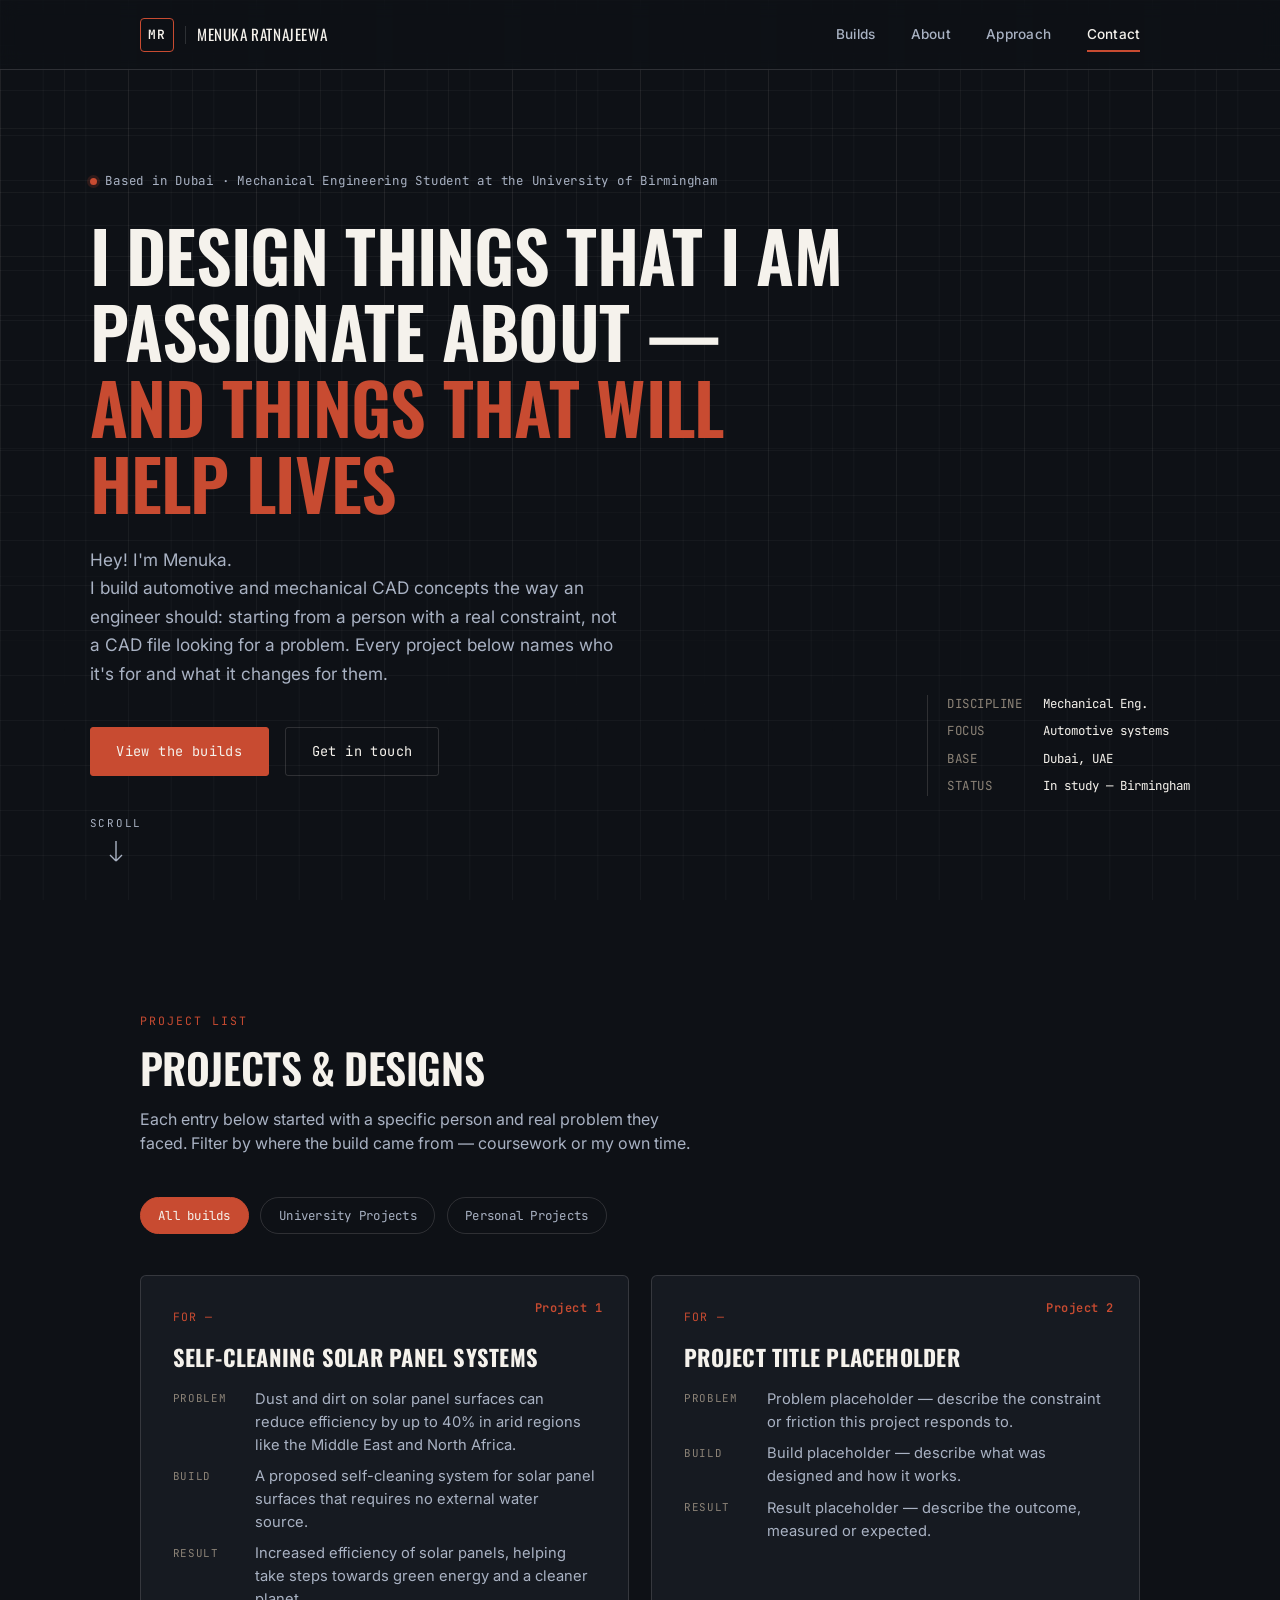
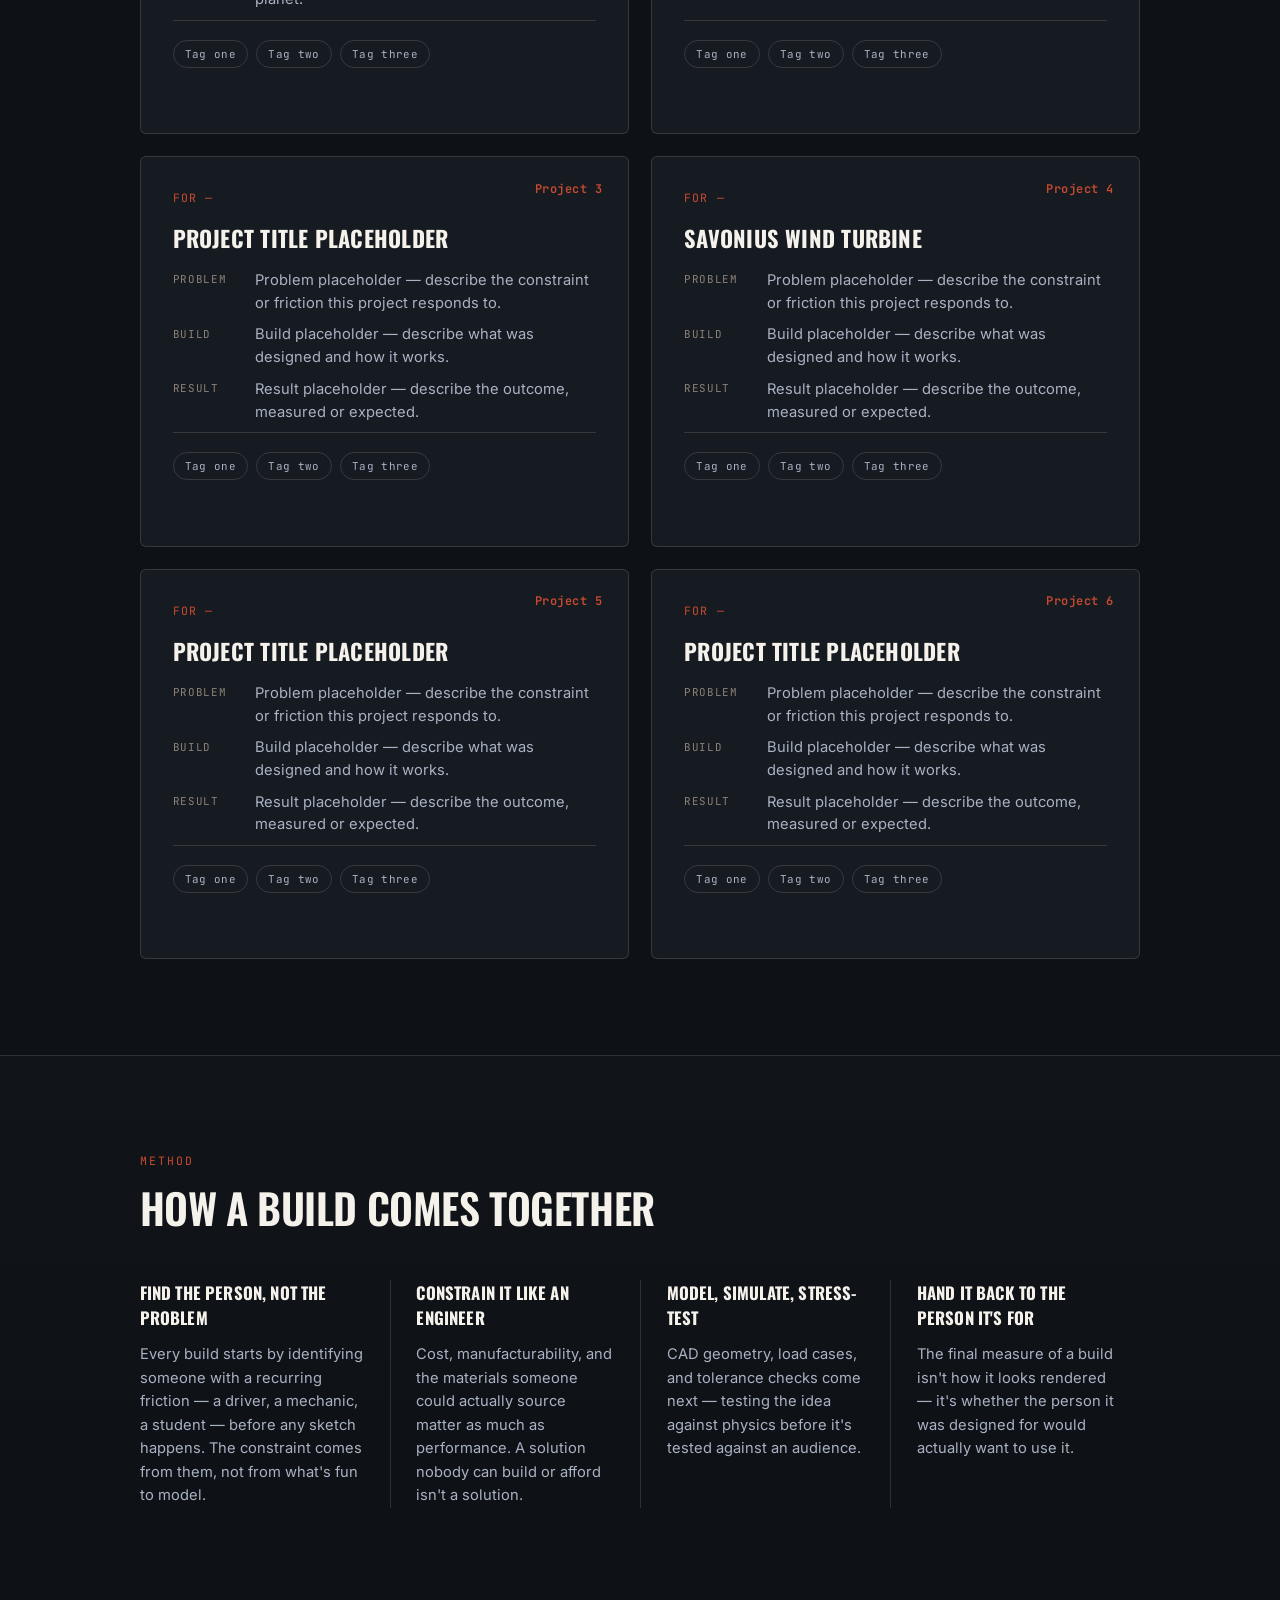
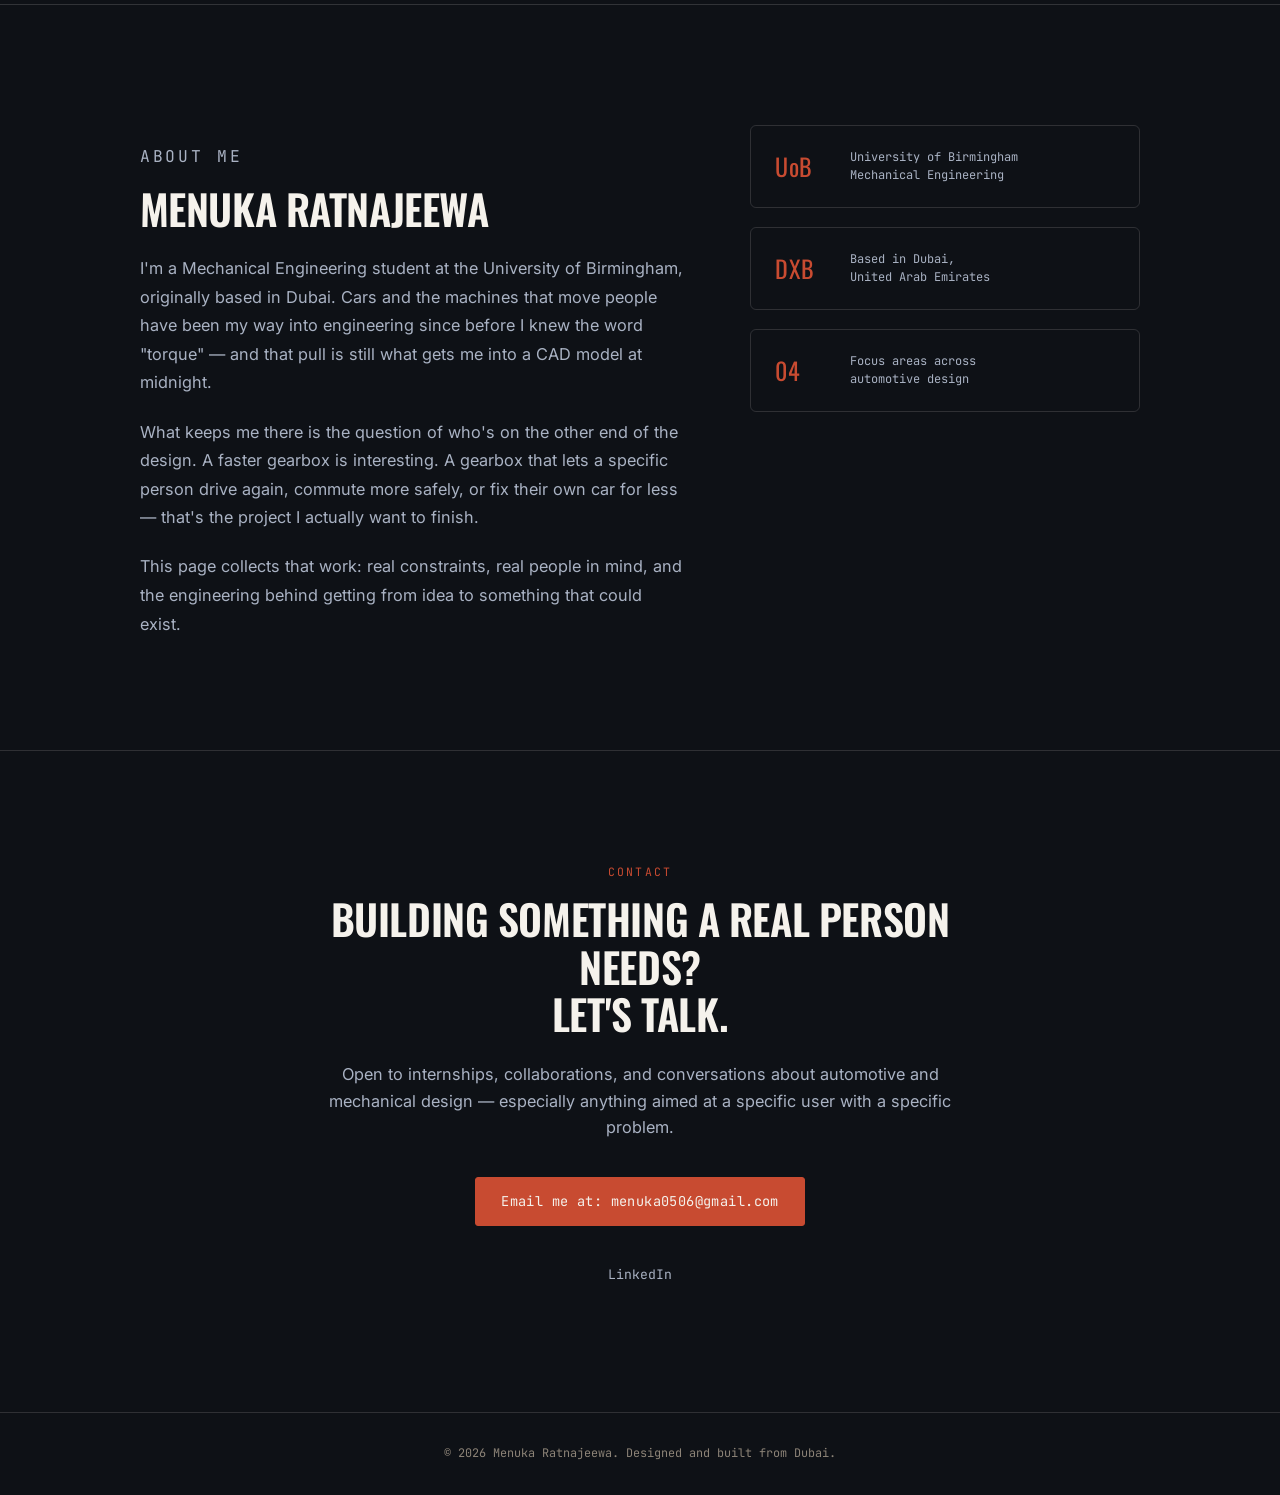
==== index.html @ 5c711de9 "Add files via upload" ====
<!DOCTYPE html>
<html lang="en">
<head>
<meta charset="UTF-8">
<meta name="viewport" content="width=device-width, initial-scale=1.0">
<title>Menuka Ratnajeewa — Mechanical Engineering Portfolio</title>
<meta name="description" content="Menuka Ratnajeewa — Mechanical Engineering student at the University of Birmingham. Automotive-focused projects and human-centered design work.">
<link rel="preconnect" href="https://fonts.googleapis.com">
<link rel="preconnect" href="https://fonts.gstatic.com" crossorigin>
<link href="https://fonts.googleapis.com/css2?family=Oswald:wght@400;500;600;700&family=Inter:wght@400;500;600;700&family=JetBrains+Mono:wght@400;500;600&display=swap" rel="stylesheet">
<link rel="stylesheet" href="styles.css">
</head>
<body>

<!-- ============ NOISE / GRID OVERLAY ============ -->
<div class="grid-overlay" aria-hidden="true"></div>

<!-- ============ NAV ============ -->
<header class="site-header">
  <div class="header-inner">
    <a href="#top" class="brand">
      <span class="brand-mark">MR</span>
      <span class="brand-divider" aria-hidden="true"></span>
      <span class="brand-text">Menuka Ratnajeewa</span>
    </a>

    <nav class="primary-nav" id="primary-nav">
      <a href="#work" data-nav>Builds</a>
      <a href="#about" data-nav>About</a>
      <a href="#approach" data-nav>Approach</a>
      <a href="#contact" data-nav>Contact</a>
    </nav>

    <button class="nav-toggle" id="navToggle" aria-expanded="false" aria-controls="primary-nav" aria-label="Toggle navigation menu">
      <span></span><span></span><span></span>
    </button>
  </div>
</header>

<main id="top">

  <!-- ============ HERO ============ -->
  <section class="hero" id="hero">
    <div class="hero-grid" aria-hidden="true">
      <svg viewBox="0 0 1200 800" preserveAspectRatio="none" class="blueprint-svg">
        <defs>
          <pattern id="bp-grid" width="40" height="40" patternUnits="userSpaceOnUse">
            <path d="M 40 0 L 0 0 0 40" fill="none" stroke="currentColor" stroke-width="0.5"/>
          </pattern>
        </defs>
        <rect width="1200" height="800" fill="url(#bp-grid)"/>
      </svg>
    </div>

    <div class="hero-inner">
      <p class="hero-eyebrow"><span class="dot"></span> Based in Dubai · Mechanical Engineering Student at the University of Birmingham</p>
      <h1 class="hero-title">
        I design things that I am passionate about —
        <span class="hero-title-accent">and things that will help lives</span>
      </h1>

      <p class="hero-sub">
        Hey! I'm Menuka.<br>I build automotive and mechanical CAD concepts the way an engineer should: starting
        from a person with a real constraint, not a CAD file looking for a problem. Every project
        below names who it's for and what it changes for them.
      </p>

      <div class="hero-actions">
        <a href="#work" class="btn btn-primary">View the builds</a>
        <a href="#contact" class="btn btn-ghost">Get in touch</a>
      </div>
    </div>

    <div class="hero-spec" aria-hidden="true">
      <div class="spec-row"><span>DISCIPLINE</span><span>Mechanical Eng.</span></div>
      <div class="spec-row"><span>FOCUS</span><span>Automotive systems</span></div>
      <div class="spec-row"><span>BASE</span><span>Dubai, UAE</span></div>
      <div class="spec-row"><span>STATUS</span><span>In study — Birmingham</span></div>
    </div>

    <a href="#work" class="scroll-cue" aria-label="Scroll to projects">
      <span>SCROLL</span>
      <svg width="14" height="22" viewBox="0 0 14 22" fill="none"><path d="M7 1V21M7 21L1 15M7 21L13 15" stroke="currentColor" stroke-width="1.4"/></svg>
    </a>
  </section>

  <!-- ============ WORK / PROJECTS ============ -->
  <section class="work" id="work">
    <div class="section-head">
      <p class="section-eyebrow">Project List</p>
      <h2 class="section-title">Projects &amp; designs</h2>
      <p class="section-desc">
        Each entry below started with a specific person and real problem they faced.
        Filter by where the build came from — coursework or my own time.
      </p>
    </div>

    <div class="filter-bar" id="filterBar" role="tablist" aria-label="Filter projects by category">
      <button class="filter-pill is-active" data-filter="all" role="tab" aria-selected="true">All builds</button>
      <button class="filter-pill" data-filter="university" role="tab" aria-selected="false">University Projects</button>
      <button class="filter-pill" data-filter="personal" role="tab" aria-selected="false">Personal Projects</button>
    </div>

    <div class="project-grid" id="projectGrid">
      <!-- Project cards injected by JS -->
    </div>
  </section>

  <!-- ============ PROJECT DETAIL MODAL (CAD VIEWER) ============ -->
  <div class="project-panel-overlay" id="panelOverlay" hidden></div>

  <div class="project-panel" id="projectPanel" role="dialog" aria-modal="true" aria-hidden="true" aria-labelledby="panelTitle">
    <button class="panel-close" id="panelClose" aria-label="Close project detail">
      <svg width="18" height="18" viewBox="0 0 16 16" fill="none"><path d="M1 1L15 15M15 1L1 15" stroke="currentColor" stroke-width="1.5"/></svg>
    </button>

    <div class="panel-scroll">
      <div class="panel-head">
        <span class="panel-index" id="panelIndex">Project 1</span>
        <span class="panel-self-made" id="panelSelfMade" hidden>Self-modelled — designed and built by Menuka</span>
      </div>
      <p class="panel-for" id="panelFor">For — </p>
      <h3 class="panel-title" id="panelTitle">Project title</h3>

      <div class="panel-cad" id="panelCad">
        <div class="panel-cad-placeholder" id="panelCadPlaceholder">
          <span>CAD VIEW</span>
          <p>Drop a render, screenshot, or embed here</p>
        </div>

        <div class="panel-carousel" id="panelCarousel" hidden>
          <button class="carousel-arrow carousel-arrow-prev" id="carouselPrev" aria-label="Previous image">
            <svg width="20" height="20" viewBox="0 0 20 20" fill="none"><path d="M12.5 4L6.5 10L12.5 16" stroke="currentColor" stroke-width="1.8" stroke-linecap="round" stroke-linejoin="round"/></svg>
          </button>

          <img class="carousel-image" id="carouselImage" src="" alt="">

          <button class="carousel-arrow carousel-arrow-next" id="carouselNext" aria-label="Next image">
            <svg width="20" height="20" viewBox="0 0 20 20" fill="none"><path d="M7.5 4L13.5 10L7.5 16" stroke="currentColor" stroke-width="1.8" stroke-linecap="round" stroke-linejoin="round"/></svg>
          </button>

          <div class="carousel-dots" id="carouselDots"></div>
          <span class="carousel-counter" id="carouselCounter">1 / 1</span>
        </div>
      </div>

      <div class="panel-row">
        <span class="label">PROBLEM</span>
        <span class="value" id="panelProblem"></span>
      </div>
      <div class="panel-row">
        <span class="label">BUILD</span>
        <span class="value" id="panelBuild"></span>
      </div>
      <div class="panel-row">
        <span class="label">RESULT</span>
        <span class="value" id="panelResult"></span>
      </div>

      <div class="panel-tags" id="panelTags"></div>

      <div class="panel-notes">
        <span class="label">PROJECT WRITE-UP</span>
        <p class="panel-notes-text" id="panelNotes">Write-up placeholder — this space is for the full project story: design process, iterations, calculations, materials, manufacturing notes, testing, and reflections. Add as much detail here as you like.</p>
      </div>
    </div>
  </div>


  <!-- ============ APPROACH ============ -->
  <section class="approach" id="approach">
    <div class="section-head">
      <p class="section-eyebrow">METHOD</p>
      <h2 class="section-title">How a build comes together</h2>
    </div>

    <div class="approach-track">
      <article class="approach-step">
        <h3>Find the person, not the problem</h3>
        <p>Every build starts by identifying someone with a recurring friction — a driver, a mechanic, a student — before any sketch happens. The constraint comes from them, not from what's fun to model.</p>
      </article>
      <article class="approach-step">
        <h3>Constrain it like an engineer</h3>
        <p>Cost, manufacturability, and the materials someone could actually source matter as much as performance. A solution nobody can build or afford isn't a solution.</p>
      </article>
      <article class="approach-step">
        <h3>Model, simulate, stress-test</h3>
        <p>CAD geometry, load cases, and tolerance checks come next — testing the idea against physics before it's tested against an audience.</p>
      </article>
      <article class="approach-step">
        <h3>Hand it back to the person it's for</h3>
        <p>The final measure of a build isn't how it looks rendered — it's whether the person it was designed for would actually want to use it.</p>
      </article>
    </div>
  </section>

  <!-- ============ ABOUT ============ -->
  <section class="about" id="about">
    <div class="about-grid">
      <div class="about-copy">
        <p class="section-eyebrow">ABOUT ME</p>
        <h2 class="section-title">Menuka Ratnajeewa</h2>
        <p>
          I'm a Mechanical Engineering student at the University of Birmingham, originally based
          in Dubai. Cars and the machines that move people have been my way into engineering since
          before I knew the word "torque" — and that pull is still what gets me into a CAD model at
          midnight.
        </p>
        <p>
          What keeps me there is the question of who's on the other end of the design. A faster
          gearbox is interesting. A gearbox that lets a specific person drive again, commute more
          safely, or fix their own car for less — that's the project I actually want to finish.
        </p>
        <p>
          This page collects that work: real constraints, real people in mind, and the engineering
          behind getting from idea to something that could exist.
        </p>
      </div>

      <div class="about-stats">
        <div class="stat-block">
          <span class="stat-num">UoB</span>
          <span class="stat-label">University of Birmingham<br>Mechanical Engineering</span>
        </div>
        <div class="stat-block">
          <span class="stat-num">DXB</span>
          <span class="stat-label">Based in Dubai,<br>United Arab Emirates</span>
        </div>
        <div class="stat-block">
          <span class="stat-num">04</span>
          <span class="stat-label">Focus areas across<br>automotive design</span>
        </div>
      </div>
    </div>
  </section>

  <!-- ============ CONTACT ============ -->
  <section class="contact" id="contact">
    <div class="contact-inner">
      <p class="section-eyebrow">CONTACT</p>
      <h2 class="section-title">Building something a real person needs? <br>Let's talk.</h2>
      <p class="contact-sub">
        Open to internships, collaborations, and conversations about automotive and mechanical
        design — especially anything aimed at a specific user with a specific problem.
      </p>

      <div class="contact-actions">
        <a href="https://mail.google.com/mail/u/0/?fs=1&to=menuka0506@gmail.com&tf=cm" class="btn btn-primary">Email me at: menuka0506@gmail.com</a>
      </div>

      <div class="contact-links">
        <a href="https://www.linkedin.com/in/menuka-ratnajeewa-a86192283/" target="_blank" rel="noopener">LinkedIn</a>
      </div>
    </div>
  </section>

</main>

<footer class="site-footer">
  <p>© <span id="year"></span> Menuka Ratnajeewa. Designed and built from Dubai.</p>
</footer>

<script src="script.js"></script>
</body>
</html>
---- styles.css ----
/* ============================================
   MENUKA RATNAJEEWA — PORTFOLIO
   Design system: workshop blueprint
   ============================================ */

:root {
  /* Color tokens */
  --ink:        #0E1116;   /* graphite black - primary bg */
  --paper:      #F5F2EC;   /* paper white - light surfaces / text on dark */
  --rust:       #C84B31;   /* race orange / rust accent */
  --rust-dim:   #9C3A26;
  --steel:      #3B4252;   /* steel blue-grey - secondary text on light */
  --steel-soft: #A9B2C3;
  --warm-grey:  #8C8377;   /* muted captions */
  --line:       rgba(245, 242, 236, 0.14);
  --line-dark:  rgba(14, 17, 22, 0.12);
  --card-bg:    #161A21;

  /* Type */
  --font-display: 'Oswald', 'Arial Narrow', Impact, sans-serif;
  --font-body: 'Inter', -apple-system, 'Segoe UI', Roboto, sans-serif;
  --font-mono: 'JetBrains Mono', 'SF Mono', 'Courier New', monospace;

  --container: 1180px;
}

* { margin: 0; padding: 0; box-sizing: border-box; }

html {
  scroll-behavior: smooth;
}

@media (prefers-reduced-motion: reduce) {
  html { scroll-behavior: auto; }
  *, *::before, *::after {
    animation-duration: 0.01ms !important;
    animation-iteration-count: 1 !important;
    transition-duration: 0.01ms !important;
    scroll-behavior: auto !important;
  }
}

body {
  background: var(--ink);
  color: var(--paper);
  font-family: var(--font-body);
  line-height: 1.5;
  -webkit-font-smoothing: antialiased;
  overflow-x: hidden;
}

a {
  color: inherit;
  text-decoration: none;
}

img { max-width: 100%; display: block; }

::selection {
  background: var(--rust);
  color: var(--paper);
}

:focus-visible {
  outline: 2px solid var(--rust);
  outline-offset: 3px;
}

.section-eyebrow {
  font-family: var(--font-mono);
  font-size: 0.72rem;
  letter-spacing: 0.18em;
  text-transform: uppercase;
  color: var(--rust);
  margin-bottom: 0.9rem;
}

.section-title {
  font-family: var(--font-display);
  font-weight: 600;
  font-size: clamp(1.8rem, 3.4vw, 2.6rem);
  letter-spacing: -0.01em;
  line-height: 1.15;
  text-transform: uppercase;
}

.section-desc {
  max-width: 560px;
  color: var(--steel-soft);
  font-size: 1rem;
  margin-top: 1rem;
}

.section-head {
  max-width: var(--container);
  margin: 0 auto;
  padding: 0 7vw;
}

/* ============ BACKGROUND GRID OVERLAY ============ */
.grid-overlay {
  position: fixed;
  inset: 0;
  z-index: 0;
  pointer-events: none;
  background-image:
    linear-gradient(var(--line) 1px, transparent 1px),
    linear-gradient(90deg, var(--line) 1px, transparent 1px);
  background-size: 64px 64px;
  opacity: 0.35;
  mask-image: linear-gradient(to bottom, black 0%, black 30%, transparent 85%);
}

/* ============ HEADER ============ */
.site-header {
  position: fixed;
  top: 0;
  left: 0;
  right: 0;
  z-index: 100;
  background: rgba(14, 17, 22, 0.78);
  backdrop-filter: blur(10px);
  border-bottom: 1px solid var(--line);
}

.header-inner {
  max-width: var(--container);
  margin: 0 auto;
  padding: 1.1rem 7vw;
  display: flex;
  align-items: center;
  justify-content: space-between;
}

.brand {
  display: flex;
  align-items: center;
  gap: 0.7rem;
  font-family: var(--font-mono);
}

.brand-mark {
  width: 34px;
  height: 34px;
  border: 1.5px solid var(--rust);
  border-radius: 4px;
  display: flex;
  align-items: center;
  justify-content: center;
  font-size: 0.8rem;
  font-weight: 600;
  letter-spacing: 0.02em;
}

.brand-divider {
  width: 1px;
  height: 18px;
  background: var(--line);
}

.brand-text {
  font-family: var(--font-display);
  font-size: 0.95rem;
  text-transform: uppercase;
  letter-spacing: 0.04em;
}

.primary-nav {
  display: flex;
  gap: 2.2rem;
}

.primary-nav a {
  font-size: 0.85rem;
  font-weight: 500;
  letter-spacing: 0.02em;
  color: var(--steel-soft);
  position: relative;
  padding: 0.3rem 0;
  transition: color 0.2s ease;
}

.primary-nav a::after {
  content: "";
  position: absolute;
  left: 0;
  bottom: -2px;
  width: 0%;
  height: 1.5px;
  background: var(--rust);
  transition: width 0.25s ease;
}

.primary-nav a:hover {
  color: var(--paper);
}

.primary-nav a:hover::after {
  width: 100%;
}

.primary-nav a.is-current {
  color: var(--paper);
}

.primary-nav a.is-current::after {
  width: 100%;
}

.nav-toggle {
  display: none;
  flex-direction: column;
  justify-content: center;
  gap: 5px;
  width: 36px;
  height: 36px;
  background: none;
  border: 1px solid var(--line);
  border-radius: 4px;
  cursor: pointer;
}

.nav-toggle span {
  display: block;
  width: 16px;
  height: 1.5px;
  background: var(--paper);
  margin: 0 auto;
  transition: transform 0.25s ease, opacity 0.25s ease;
}

.nav-toggle[aria-expanded="true"] span:nth-child(1) {
  transform: translateY(6.5px) rotate(45deg);
}
.nav-toggle[aria-expanded="true"] span:nth-child(2) {
  opacity: 0;
}
.nav-toggle[aria-expanded="true"] span:nth-child(3) {
  transform: translateY(-6.5px) rotate(-45deg);
}

/* ============ HERO ============ */
.hero {
  position: relative;
  min-height: 100vh;
  display: flex;
  flex-direction: column;
  justify-content: center;
  padding: 9rem 7vw 6rem;
  overflow: hidden;
}

.hero-grid {
  position: absolute;
  inset: 0;
  z-index: 0;
  color: var(--line);
}

.blueprint-svg {
  width: 100%;
  height: 100%;
}

.hero-inner {
  position: relative;
  z-index: 2;
  max-width: 760px;
}

.hero-eyebrow {
  font-family: var(--font-mono);
  font-size: 0.78rem;
  letter-spacing: 0.06em;
  color: var(--steel-soft);
  display: flex;
  align-items: center;
  gap: 0.55rem;
  margin-bottom: 1.6rem;
}

.dot {
  width: 7px;
  height: 7px;
  border-radius: 50%;
  background: var(--rust);
  box-shadow: 0 0 0 3px rgba(200, 75, 49, 0.18);
}

.hero-title {
  font-family: var(--font-display);
  font-size: clamp(2.4rem, 6vw, 4.4rem);
  font-weight: 600;
  line-height: 1.08;
  text-transform: uppercase;
  letter-spacing: -0.01em;
}

.hero-title-accent {
  display: block;
  color: var(--rust);
}

.hero-sub {
  margin-top: 1.6rem;
  font-size: 1.08rem;
  color: var(--steel-soft);
  max-width: 540px;
  line-height: 1.65;
}

.hero-actions {
  margin-top: 2.4rem;
  display: flex;
  gap: 1rem;
  flex-wrap: wrap;
}

.btn {
  display: inline-flex;
  align-items: center;
  gap: 0.5rem;
  padding: 0.85rem 1.6rem;
  font-family: var(--font-mono);
  font-size: 0.85rem;
  letter-spacing: 0.03em;
  border-radius: 3px;
  transition: transform 0.2s ease, background 0.2s ease, color 0.2s ease, border-color 0.2s ease;
  white-space: nowrap;
}

.btn-primary {
  background: var(--rust);
  color: var(--paper);
  border: 1px solid var(--rust);
}

.btn-primary:hover {
  background: var(--rust-dim);
  transform: translateY(-2px);
}

.btn-ghost {
  border: 1px solid var(--line);
  color: var(--paper);
}

.btn-ghost:hover {
  border-color: var(--rust);
  color: var(--rust);
  transform: translateY(-2px);
}

.hero-spec {
  position: absolute;
  right: 7vw;
  bottom: 6.5rem;
  z-index: 2;
  font-family: var(--font-mono);
  font-size: 0.78rem;
  border-left: 1px solid var(--line);
  padding-left: 1.2rem;
  display: grid;
  gap: 0.55rem;
}

.spec-row {
  display: grid;
  grid-template-columns: 80px 1fr;
  gap: 1rem;
  color: var(--steel-soft);
}

.spec-row span:first-child {
  color: var(--warm-grey);
  letter-spacing: 0.04em;
}

.spec-row span:last-child {
  color: var(--paper);
}

.scroll-cue {
  position: absolute;
  left: 7vw;
  bottom: 2.4rem;
  z-index: 2;
  display: flex;
  flex-direction: column;
  align-items: center;
  gap: 0.5rem;
  font-family: var(--font-mono);
  font-size: 0.68rem;
  letter-spacing: 0.16em;
  color: var(--steel-soft);
  animation: floaty 2.4s ease-in-out infinite;
}

@keyframes floaty {
  0%, 100% { transform: translateY(0); }
  50% { transform: translateY(6px); }
}

/* ============ WORK / PROJECTS ============ */
.work {
  position: relative;
  z-index: 1;
  padding: 7rem 0 6rem;
}

.filter-bar {
  max-width: var(--container);
  margin: 2.6rem auto 0;
  padding: 0 7vw;
  display: flex;
  gap: 0.7rem;
  flex-wrap: wrap;
}

.filter-pill {
  font-family: var(--font-mono);
  font-size: 0.78rem;
  letter-spacing: 0.02em;
  padding: 0.55rem 1.1rem;
  border: 1px solid var(--line);
  border-radius: 999px;
  background: transparent;
  color: var(--steel-soft);
  cursor: pointer;
  transition: all 0.2s ease;
}

.filter-pill:hover {
  border-color: var(--rust);
  color: var(--paper);
}

.filter-pill.is-active {
  background: var(--rust);
  border-color: var(--rust);
  color: var(--paper);
}

.project-grid {
  max-width: var(--container);
  margin: 2.6rem auto 0;
  padding: 0 7vw;
  display: grid;
  grid-template-columns: repeat(2, 1fr);
  gap: 1.4rem;
}

.project-card {
  position: relative;
  background: var(--card-bg);
  border: 1px solid var(--line);
  border-radius: 6px;
  padding: 2rem;
  overflow: hidden;
  transition: border-color 0.25s ease, transform 0.25s ease;
  display: flex;
  flex-direction: column;
  min-height: 100%;
  cursor: pointer;
}

.project-card:hover,
.project-card:focus-visible {
  border-color: var(--rust);
  transform: translateY(-3px);
}

.project-open-cue {
  font-family: var(--font-mono);
  font-size: 0.72rem;
  letter-spacing: 0.04em;
  color: var(--rust);
  margin-top: 1rem;
  opacity: 0;
  transform: translateX(-4px);
  transition: opacity 0.2s ease, transform 0.2s ease;
}

.project-card:hover .project-open-cue,
.project-card:focus-visible .project-open-cue {
  opacity: 1;
  transform: translateX(0);
}

.project-index {
  position: absolute;
  top: 1.4rem;
  right: 1.6rem;
  font-family: var(--font-mono);
  font-size: 0.75rem;
  font-weight: 600;
  color: var(--rust);
  letter-spacing: 0.04em;
}

.project-for {
  font-family: var(--font-mono);
  font-size: 0.72rem;
  letter-spacing: 0.1em;
  text-transform: uppercase;
  color: var(--rust);
  margin-bottom: 0.9rem;
  padding-right: 4.5rem;
}

.project-title {
  font-family: var(--font-display);
  font-size: 1.4rem;
  text-transform: uppercase;
  letter-spacing: 0.01em;
  margin-bottom: 0.9rem;
  max-width: 90%;
}

.project-row {
  display: grid;
  grid-template-columns: 70px 1fr;
  gap: 0.8rem;
  font-size: 0.92rem;
  margin-bottom: 0.55rem;
}

.project-row .label {
  font-family: var(--font-mono);
  font-size: 0.68rem;
  letter-spacing: 0.06em;
  color: var(--warm-grey);
  padding-top: 0.15rem;
}

.project-row .value {
  color: var(--steel-soft);
  line-height: 1.55;
}

.project-tags {
  margin-top: auto;
  padding-top: 1.2rem;
  border-top: 1px solid var(--line);
  display: flex;
  gap: 0.5rem;
  flex-wrap: wrap;
}

.project-tag {
  font-family: var(--font-mono);
  font-size: 0.68rem;
  letter-spacing: 0.03em;
  color: var(--steel-soft);
  border: 1px solid var(--line);
  border-radius: 999px;
  padding: 0.3rem 0.7rem;
}

.project-card[hidden] { display: none; }

/* ============ PROJECT DETAIL MODAL ============ */
body.panel-open {
  overflow: hidden;
}

.project-panel-overlay {
  position: fixed;
  inset: 0;
  z-index: 200;
  background: rgba(8, 9, 12, 0.72);
  backdrop-filter: blur(3px);
  opacity: 0;
  transition: opacity 0.3s ease;
}

.project-panel-overlay.is-visible {
  opacity: 1;
}

.project-panel {
  position: fixed;
  top: 50%;
  left: 50%;
  z-index: 210;
  width: min(1100px, 94vw);
  height: min(900px, 92vh);
  background: var(--card-bg);
  border: 1px solid var(--line);
  border-radius: 10px;
  box-shadow: 0 30px 80px rgba(0, 0, 0, 0.55);
  transform: translate(-50%, -50%) scale(0.96);
  opacity: 0;
  transition: transform 0.32s cubic-bezier(0.22, 1, 0.36, 1), opacity 0.28s ease;
  display: flex;
  flex-direction: column;
}

.project-panel.is-open {
  transform: translate(-50%, -50%) scale(1);
  opacity: 1;
}

.panel-scroll {
  overflow-y: auto;
  padding: 4.2rem 3.4rem 4rem;
  height: 100%;
}

.panel-close {
  position: absolute;
  top: 1.6rem;
  right: 1.8rem;
  z-index: 5;
  width: 40px;
  height: 40px;
  display: flex;
  align-items: center;
  justify-content: center;
  background: transparent;
  border: 1px solid var(--line);
  border-radius: 4px;
  color: var(--steel-soft);
  cursor: pointer;
  transition: border-color 0.2s ease, color 0.2s ease;
}

.panel-close:hover {
  border-color: var(--rust);
  color: var(--rust);
}

.panel-head {
  display: flex;
  align-items: center;
  gap: 1rem;
  flex-wrap: wrap;
}

.panel-index {
  font-family: var(--font-mono);
  font-size: 0.78rem;
  font-weight: 600;
  color: var(--rust);
  letter-spacing: 0.04em;
}

.panel-self-made {
  font-family: var(--font-mono);
  font-size: 0.7rem;
  letter-spacing: 0.04em;
  color: var(--paper);
  background: var(--rust);
  border-radius: 999px;
  padding: 0.32rem 0.85rem;
}

.panel-for {
  font-family: var(--font-mono);
  font-size: 0.74rem;
  letter-spacing: 0.1em;
  text-transform: uppercase;
  color: var(--rust);
  margin-top: 1rem;
}

.panel-title {
  font-family: var(--font-display);
  font-size: clamp(1.7rem, 3vw, 2.3rem);
  text-transform: uppercase;
  letter-spacing: 0.01em;
  margin-top: 0.6rem;
  line-height: 1.2;
}

.panel-cad {
  position: relative;
  margin-top: 2rem;
  border: 1px dashed var(--line);
  border-radius: 8px;
  min-height: 420px;
  display: flex;
  align-items: center;
  justify-content: center;
  overflow: hidden;
  background: rgba(255, 255, 255, 0.015);
}

.panel-cad-placeholder {
  text-align: center;
  color: var(--warm-grey);
  padding: 2rem;
}

.panel-cad-placeholder span {
  font-family: var(--font-mono);
  font-size: 0.75rem;
  letter-spacing: 0.12em;
  color: var(--steel-soft);
}

.panel-cad-placeholder p {
  font-size: 0.84rem;
  margin-top: 0.6rem;
  color: var(--warm-grey);
}

/* ---- Carousel ---- */
.panel-carousel {
  position: relative;
  width: 100%;
  height: 100%;
  min-height: 420px;
  display: flex;
  align-items: center;
  justify-content: center;
}

.carousel-image {
  width: 100%;
  height: 100%;
  object-fit: contain;
  display: block;
  background: #ffffff;
}

.carousel-arrow {
  position: absolute;
  top: 50%;
  transform: translateY(-50%);
  z-index: 4;
  width: 44px;
  height: 44px;
  border-radius: 50%;
  border: 1px solid var(--line);
  background: rgba(14, 17, 22, 0.7);
  color: var(--paper);
  display: flex;
  align-items: center;
  justify-content: center;
  cursor: pointer;
  transition: border-color 0.2s ease, background 0.2s ease;
}

.carousel-arrow:hover {
  border-color: var(--rust);
  background: rgba(200, 75, 49, 0.18);
}

.carousel-arrow-prev { left: 1rem; }
.carousel-arrow-next { right: 1rem; }

.carousel-dots {
  position: absolute;
  bottom: 1rem;
  left: 50%;
  transform: translateX(-50%);
  z-index: 4;
  display: flex;
  gap: 0.5rem;
}

.carousel-dot {
  width: 8px;
  height: 8px;
  border-radius: 50%;
  background: rgba(245, 242, 236, 0.3);
  border: none;
  padding: 0;
  cursor: pointer;
  transition: background 0.2s ease, transform 0.2s ease;
}

.carousel-dot.is-active {
  background: var(--rust);
  transform: scale(1.25);
}

.carousel-counter {
  position: absolute;
  top: 1rem;
  right: 1rem;
  z-index: 4;
  font-family: var(--font-mono);
  font-size: 0.7rem;
  letter-spacing: 0.04em;
  color: var(--paper);
  background: rgba(14, 17, 22, 0.7);
  border-radius: 999px;
  padding: 0.3rem 0.7rem;
}

.panel-row {
  margin-top: 1.8rem;
  display: grid;
  gap: 0.4rem;
}

.panel-row .label {
  font-family: var(--font-mono);
  font-size: 0.68rem;
  letter-spacing: 0.08em;
  color: var(--warm-grey);
}

.panel-row .value {
  color: var(--steel-soft);
  font-size: 0.98rem;
  line-height: 1.65;
}

.panel-tags {
  margin-top: 2.2rem;
  padding-top: 1.4rem;
  border-top: 1px solid var(--line);
  display: flex;
  gap: 0.5rem;
  flex-wrap: wrap;
}

.panel-notes {
  margin-top: 2.4rem;
  padding-top: 1.8rem;
  border-top: 1px solid var(--line);
}

.panel-notes .label {
  font-family: var(--font-mono);
  font-size: 0.68rem;
  letter-spacing: 0.08em;
  color: var(--warm-grey);
}

.panel-notes-text {
  margin-top: 0.9rem;
  color: var(--steel-soft);
  font-size: 0.98rem;
  line-height: 1.75;
  white-space: pre-line;
}

@media (max-width: 760px) {
  .project-panel {
    width: 100vw;
    height: 100vh;
    border-radius: 0;
    top: 0;
    left: 0;
    transform: translateY(2%) scale(0.99);
  }
  .project-panel.is-open {
    transform: translateY(0) scale(1);
  }
  .panel-scroll {
    padding: 4rem 1.4rem 3rem;
  }
  .panel-cad,
  .panel-carousel {
    min-height: 260px;
  }
  .carousel-arrow {
    width: 36px;
    height: 36px;
  }
}

/* ============ APPROACH ============ */
.approach {
  position: relative;
  z-index: 1;
  padding: 6rem 0;
  border-top: 1px solid var(--line);
  border-bottom: 1px solid var(--line);
  background: linear-gradient(180deg, rgba(255,255,255,0.015), transparent);
}

.approach-track {
  max-width: var(--container);
  margin: 3rem auto 0;
  padding: 0 7vw;
  display: grid;
  grid-template-columns: repeat(4, 1fr);
  gap: 0;
}

.approach-step {
  padding: 0 1.6rem;
  border-left: 1px solid var(--line);
}

.approach-step:first-child {
  padding-left: 0;
  border-left: none;
}

.approach-step h3 {
  font-family: var(--font-display);
  font-size: 1.05rem;
  text-transform: uppercase;
  letter-spacing: 0.01em;
  margin-bottom: 0.8rem;
  color: var(--paper);
}

.approach-step p {
  font-size: 0.92rem;
  color: var(--steel-soft);
  line-height: 1.6;
}

/* ============ ABOUT ============ */
.about {
  position: relative;
  z-index: 1;
  padding: 7rem 7vw;
  max-width: var(--container);
  margin: 0 auto;
}

.about-grid {
  display: grid;
  grid-template-columns: 1.4fr 1fr;
  gap: 4rem;
  align-items: start;
}

.about-copy p {
  color: var(--steel-soft);
  font-size: 1.02rem;
  line-height: 1.75;
  margin-top: 1.3rem;
  max-width: 560px;
}

.about-copy p:first-of-type {
  margin-top: 1.6rem;
}

.about-stats {
  display: grid;
  gap: 1.2rem;
  align-content: start;
  padding-top: 0.5rem;
}

.stat-block {
  border: 1px solid var(--line);
  border-radius: 6px;
  padding: 1.4rem 1.5rem;
  display: flex;
  align-items: center;
  gap: 1.2rem;
}

.stat-num {
  font-family: var(--font-display);
  font-size: 1.5rem;
  color: var(--rust);
  letter-spacing: 0.02em;
  min-width: 56px;
}

.stat-label {
  font-family: var(--font-mono);
  font-size: 0.75rem;
  color: var(--steel-soft);
  line-height: 1.5;
}

/* ============ CONTACT ============ */
.contact {
  position: relative;
  z-index: 1;
  padding: 7rem 7vw 8rem;
  border-top: 1px solid var(--line);
  text-align: center;
}

.contact-inner {
  max-width: 680px;
  margin: 0 auto;
}

.contact .section-title {
  margin-top: 0.4rem;
}

.contact-sub {
  margin-top: 1.4rem;
  color: var(--steel-soft);
  font-size: 1.02rem;
  line-height: 1.65;
}

.contact-actions {
  margin-top: 2.2rem;
  display: flex;
  justify-content: center;
}

.contact-links {
  margin-top: 2.4rem;
  display: flex;
  justify-content: center;
  gap: 1.8rem;
  font-family: var(--font-mono);
  font-size: 0.82rem;
  color: var(--steel-soft);
}

.contact-links a {
  position: relative;
  transition: color 0.2s ease;
}

.contact-links a:hover {
  color: var(--rust);
}

/* ============ FOOTER ============ */
.site-footer {
  position: relative;
  z-index: 1;
  text-align: center;
  padding: 2rem 7vw;
  font-family: var(--font-mono);
  font-size: 0.74rem;
  color: var(--warm-grey);
  border-top: 1px solid var(--line);
}

/* ============================================
   RESPONSIVE
   ============================================ */

@media (max-width: 980px) {
  .hero-spec { display: none; }

  .about-grid {
    grid-template-columns: 1fr;
    gap: 2.6rem;
  }

  .approach-track {
    grid-template-columns: repeat(2, 1fr);
    row-gap: 2.4rem;
  }

  .approach-step:nth-child(3) {
    padding-left: 0;
    border-left: none;
  }
}

@media (max-width: 860px) {
  .project-grid {
    grid-template-columns: 1fr;
  }
}

@media (max-width: 760px) {
  .primary-nav {
    position: absolute;
    top: 100%;
    left: 0;
    right: 0;
    background: var(--ink);
    border-bottom: 1px solid var(--line);
    flex-direction: column;
    gap: 0;
    max-height: 0;
    overflow: hidden;
    transition: max-height 0.3s ease;
  }

  .primary-nav.is-open {
    max-height: 320px;
  }

  .primary-nav a {
    padding: 1.1rem 7vw;
    border-bottom: 1px solid var(--line);
    width: 100%;
  }

  .nav-toggle {
    display: flex;
  }

  .hero {
    padding: 8rem 6vw 5rem;
    min-height: auto;
  }

  .hero-title { font-size: clamp(2rem, 9vw, 2.8rem); }

  .scroll-cue { display: none; }

  .section-head, .work, .project-grid, .filter-bar,
  .approach-track, .about, .contact { padding-left: 6vw; padding-right: 6vw; }

  .approach-track {
    grid-template-columns: 1fr;
    row-gap: 2.2rem;
  }

  .approach-step {
    padding-left: 0;
    border-left: none;
    border-top: 1px solid var(--line);
    padding-top: 1.4rem;
  }

  .approach-step:first-child { border-top: none; padding-top: 0; }

  .stat-block { padding: 1.1rem 1.2rem; }
}

@media (max-width: 480px) {
  .header-inner { padding: 1rem 5vw; }
  .brand-text { display: none; }
  .hero, .work, .approach, .about, .contact, .site-footer {
    padding-left: 5vw;
    padding-right: 5vw;
  }
  .section-head { padding-left: 5vw; padding-right: 5vw; }
  .filter-bar, .project-grid { padding-left: 5vw; padding-right: 5vw; }
  .btn { width: 100%; justify-content: center; }
  .hero-actions { flex-direction: column; }
}
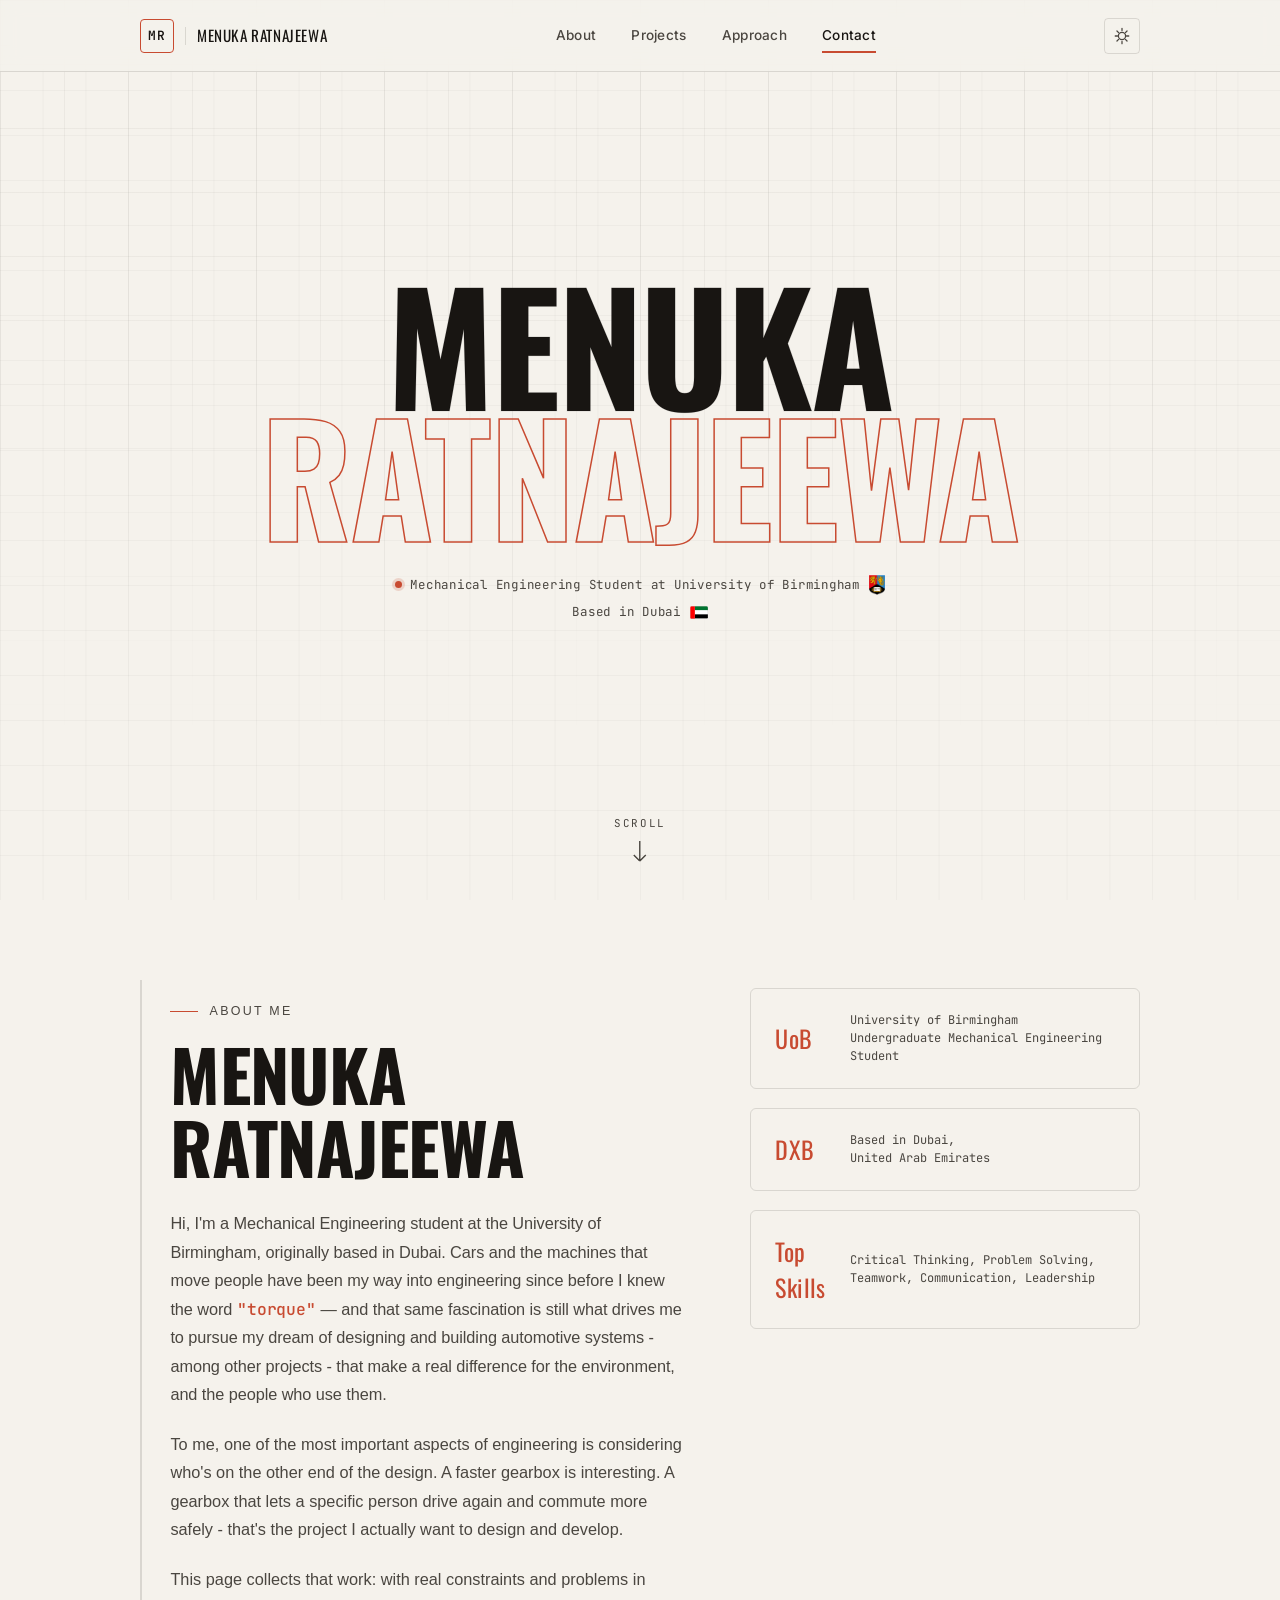
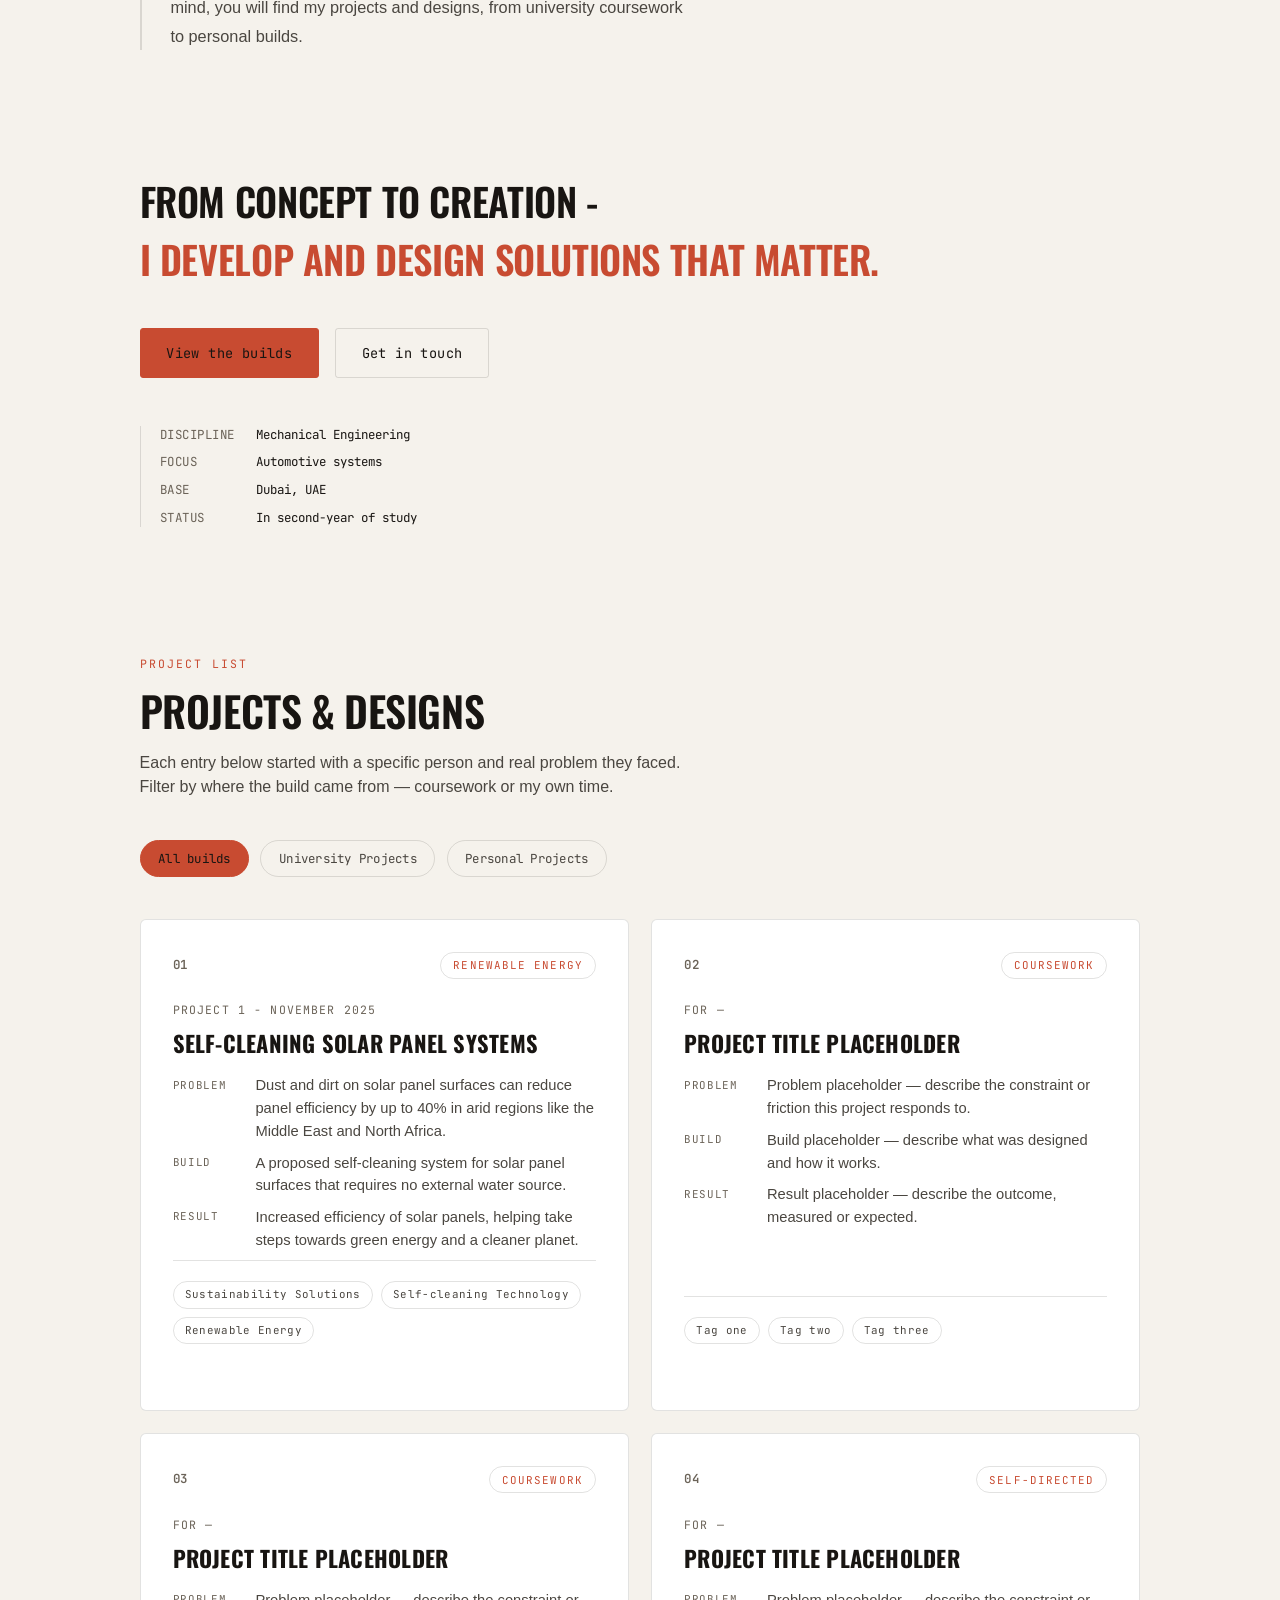
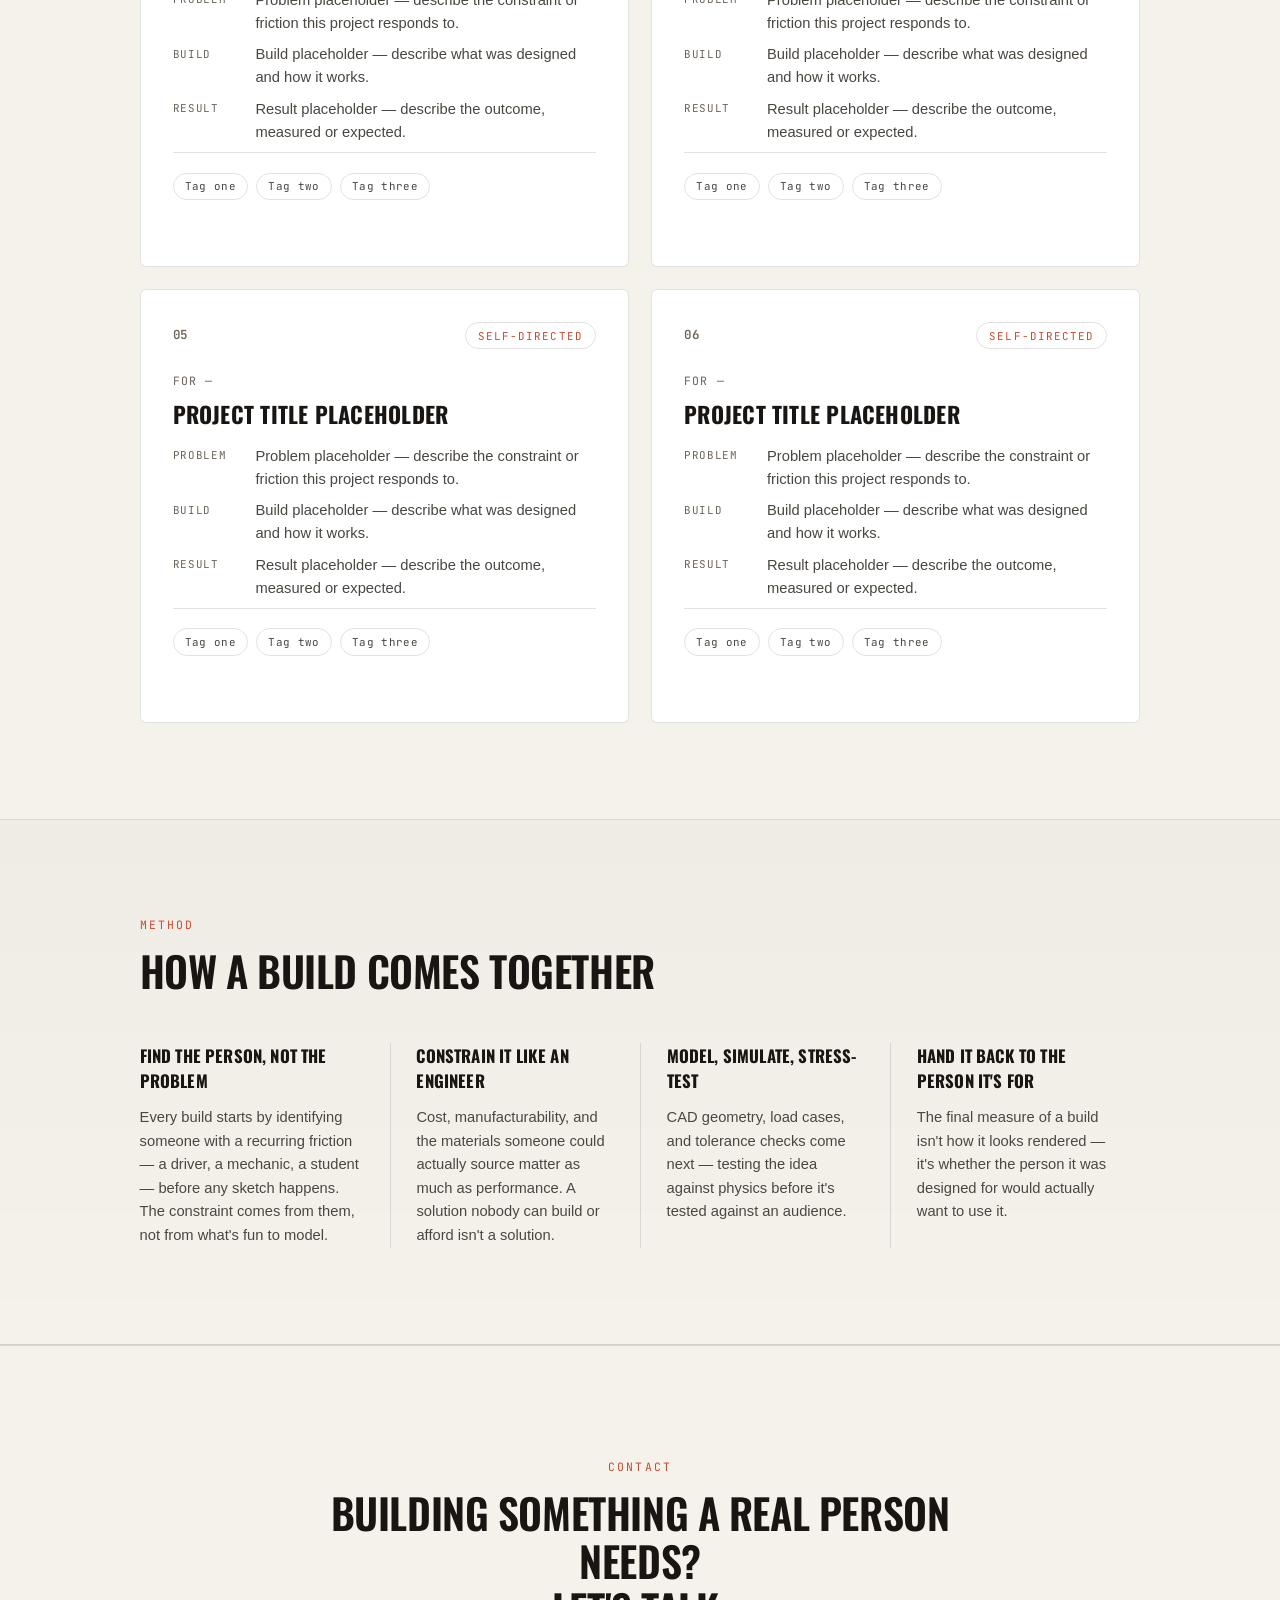
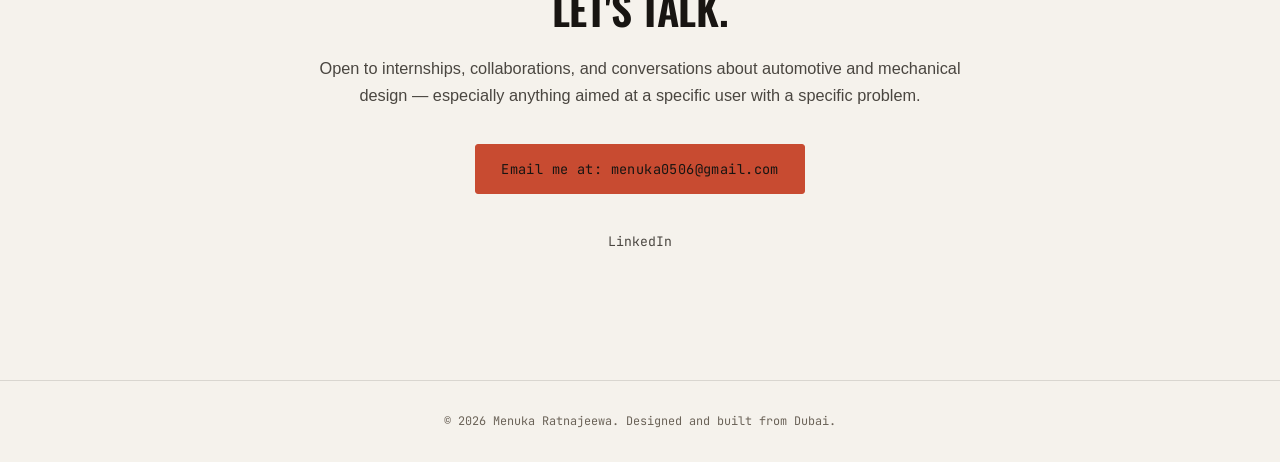
==== commit 64be6d0b: "Add files via upload" ====
--- a/index.html
+++ b/index.html
@@ -9,6 +9,16 @@
 <link rel="preconnect" href="https://fonts.gstatic.com" crossorigin>
 <link href="https://fonts.googleapis.com/css2?family=Oswald:wght@400;500;600;700&family=Inter:wght@400;500;600;700&family=JetBrains+Mono:wght@400;500;600&display=swap" rel="stylesheet">
 <link rel="stylesheet" href="styles.css">
+<script>
+  // Apply saved/preferred theme before first paint to avoid a flash of the wrong theme.
+  (function () {
+    try {
+      var saved = localStorage.getItem("theme");
+      var theme = saved || (window.matchMedia("(prefers-color-scheme: light)").matches ? "light" : "dark");
+      if (theme === "light") document.documentElement.setAttribute("data-theme", "light");
+    } catch (e) {}
+  })();
+</script>
 </head>
 <body>
 
@@ -25,15 +35,27 @@
     </a>
 
     <nav class="primary-nav" id="primary-nav">
-      <a href="#work" data-nav>Builds</a>
       <a href="#about" data-nav>About</a>
+      <a href="#work" data-nav>Projects</a>
       <a href="#approach" data-nav>Approach</a>
       <a href="#contact" data-nav>Contact</a>
     </nav>
 
-    <button class="nav-toggle" id="navToggle" aria-expanded="false" aria-controls="primary-nav" aria-label="Toggle navigation menu">
-      <span></span><span></span><span></span>
-    </button>
+    <div class="header-actions">
+      <button class="theme-toggle" id="themeToggle" aria-label="Switch to light mode" aria-pressed="false">
+        <svg class="theme-icon theme-icon-moon" width="18" height="18" viewBox="0 0 20 20" fill="none" aria-hidden="true">
+          <path d="M17 11.5A7.5 7.5 0 0 1 8.5 3 7.5 7.5 0 1 0 17 11.5Z" stroke="currentColor" stroke-width="1.4" stroke-linejoin="round"/>
+        </svg>
+        <svg class="theme-icon theme-icon-sun" width="18" height="18" viewBox="0 0 20 20" fill="none" aria-hidden="true">
+          <circle cx="10" cy="10" r="4" stroke="currentColor" stroke-width="1.4"/>
+          <path d="M10 1.5V4M10 16V18.5M2.5 10H5M15 10H17.5M4.4 4.4L6.2 6.2M13.8 13.8L15.6 15.6M15.6 4.4L13.8 6.2M6.2 13.8L4.4 15.6" stroke="currentColor" stroke-width="1.4" stroke-linecap="round"/>
+        </svg>
+      </button>
+
+      <button class="nav-toggle" id="navToggle" aria-expanded="false" aria-controls="primary-nav" aria-label="Toggle navigation menu">
+        <span></span><span></span><span></span>
+      </button>
+    </div>
   </div>
 </header>
 
@@ -52,36 +74,96 @@
       </svg>
     </div>
 
-    <div class="hero-inner">
-      <p class="hero-eyebrow"><span class="dot"></span> Based in Dubai · Mechanical Engineering Student at the University of Birmingham</p>
-      <h1 class="hero-title">
-        I design things that I am passionate about —
-        <span class="hero-title-accent">and things that will help lives</span>
-      </h1>
-
-      <p class="hero-sub">
-        Hey! I'm Menuka.<br>I build automotive and mechanical CAD concepts the way an engineer should: starting
-        from a person with a real constraint, not a CAD file looking for a problem. Every project
-        below names who it's for and what it changes for them.
+    <div class="hero-namestack" aria-hidden="true">
+      <span class="hero-name-line">MENUKA</span>
+      <span class="hero-name-line hero-name-accent">RATNAJEEWA</span>
+    </div>
+
+    <div class="hero-top">
+      <p class="hero-eyebrow">
+        <span class="eyebrow-line">
+          <span class="dot"></span>
+          <span>Mechanical Engineering Student at University of Birmingham</span>
+          <img src="uob-logo.png" alt="University of Birmingham logo" height="20" class="eyebrow-icon eyebrow-icon-uob" />
+        </span>
+        <span class="eyebrow-line">
+          <span>Based in Dubai</span>
+          <svg class="eyebrow-icon eyebrow-icon-flag" width="28" height="20" viewBox="0 0 28 20" xmlns="http://www.w3.org/2000/svg" role="img" aria-label="UAE flag">
+            <rect x="0.5" y="0.5" width="27" height="19" fill="#fff"/>
+            <rect x="7.5" y="0.5" width="20" height="6.17" fill="#00732F"/>
+            <rect x="7.5" y="6.67" width="20" height="6.16" fill="#fff"/>
+            <rect x="7.5" y="12.83" width="20" height="6.17" fill="#000"/>
+            <rect x="0.5" y="0.5" width="7" height="19" fill="#FF0000"/>
+            <rect x="0.5" y="0.5" width="27" height="19" fill="none" stroke="var(--line)" stroke-width="1"/>
+          </svg>
+        </span>
       </p>
-
-      <div class="hero-actions">
-        <a href="#work" class="btn btn-primary">View the builds</a>
-        <a href="#contact" class="btn btn-ghost">Get in touch</a>
-      </div>
-    </div>
-
-    <div class="hero-spec" aria-hidden="true">
-      <div class="spec-row"><span>DISCIPLINE</span><span>Mechanical Eng.</span></div>
-      <div class="spec-row"><span>FOCUS</span><span>Automotive systems</span></div>
-      <div class="spec-row"><span>BASE</span><span>Dubai, UAE</span></div>
-      <div class="spec-row"><span>STATUS</span><span>In study — Birmingham</span></div>
-    </div>
-
-    <a href="#work" class="scroll-cue" aria-label="Scroll to projects">
+    </div>
+
+    <a href="#about" class="scroll-cue" aria-label="Scroll to learn more">
       <span>SCROLL</span>
       <svg width="14" height="22" viewBox="0 0 14 22" fill="none"><path d="M7 1V21M7 21L1 15M7 21L13 15" stroke="currentColor" stroke-width="1.4"/></svg>
     </a>
+  </section>
+
+  <!-- ============ ABOUT ============ -->
+  <section class="about" id="about">
+
+    <div class="about-grid">
+      <div class="about-copy">
+        <p class="reveal section-eyebrow">ABOUT ME</p>
+        <h2 class="reveal about-name">Menuka Ratnajeewa</h2>
+        <p class="reveal about-lead">
+          Hi, I'm a Mechanical Engineering student at the University of Birmingham, originally based
+          in Dubai. Cars and the machines that move people have been my way into engineering since
+          before I knew the word <span class="about-highlight">"torque"</span> — and that same fascination is still what drives me to pursue my dream of designing and building automotive systems - among other projects - that make a real difference for the environment, and the people who use them.
+        </p>
+        <p class="reveal">
+          To me, one of the most important aspects of engineering is considering who's on the other end of the design. A faster
+          gearbox is interesting. A gearbox that lets a specific person drive again and commute more safely - that's the project I actually want to design and develop.
+        </p>
+        <p class="reveal">
+          This page collects that work: with real constraints and problems in mind, you will find my projects and designs, from university coursework to personal builds. 
+        </p>
+      </div>
+
+      <div class="about-stats">
+        <div class="reveal stat-block">
+          <span class="stat-num">UoB</span>
+          <span class="stat-label">University of Birmingham<br>Undergraduate Mechanical Engineering Student</span>
+        </div>
+        <div class="reveal stat-block">
+          <span class="stat-num">DXB</span>
+          <span class="stat-label">Based in Dubai,<br>United Arab Emirates</span>
+        </div>
+        <div class="reveal stat-block">
+          <span class="stat-num">Top Skills</span>
+          <span class="stat-label">Critical Thinking, Problem Solving, Teamwork, Communication, Leadership</span>
+          
+        </div>
+      </div>
+    </div>
+
+    <div class="about-intro">
+
+      <h1 class="reveal hero-title">
+        <br><br>
+        From concept to creation -
+        <span class="hero-title-accent">I develop and design solutions that matter.</span>
+      </h1>
+
+      <div class="reveal hero-actions">
+        <a href="#work" class="btn btn-primary">View the builds</a>
+        <a href="#contact" class="btn btn-ghost">Get in touch</a>
+      </div>
+
+      <div class="reveal hero-spec hero-spec-inline" aria-hidden="true">
+        <div class="spec-row"><span>DISCIPLINE</span><span>Mechanical Engineering</span></div>
+        <div class="spec-row"><span>FOCUS</span><span>Automotive systems</span></div>
+        <div class="spec-row"><span>BASE</span><span>Dubai, UAE</span></div>
+        <div class="spec-row"><span>STATUS</span><span>In second-year of study</span></div>
+      </div>
+    </div>
   </section>
 
   <!-- ============ WORK / PROJECTS ============ -->
@@ -106,67 +188,6 @@
     </div>
   </section>
 
-  <!-- ============ PROJECT DETAIL MODAL (CAD VIEWER) ============ -->
-  <div class="project-panel-overlay" id="panelOverlay" hidden></div>
-
-  <div class="project-panel" id="projectPanel" role="dialog" aria-modal="true" aria-hidden="true" aria-labelledby="panelTitle">
-    <button class="panel-close" id="panelClose" aria-label="Close project detail">
-      <svg width="18" height="18" viewBox="0 0 16 16" fill="none"><path d="M1 1L15 15M15 1L1 15" stroke="currentColor" stroke-width="1.5"/></svg>
-    </button>
-
-    <div class="panel-scroll">
-      <div class="panel-head">
-        <span class="panel-index" id="panelIndex">Project 1</span>
-        <span class="panel-self-made" id="panelSelfMade" hidden>Self-modelled — designed and built by Menuka</span>
-      </div>
-      <p class="panel-for" id="panelFor">For — </p>
-      <h3 class="panel-title" id="panelTitle">Project title</h3>
-
-      <div class="panel-cad" id="panelCad">
-        <div class="panel-cad-placeholder" id="panelCadPlaceholder">
-          <span>CAD VIEW</span>
-          <p>Drop a render, screenshot, or embed here</p>
-        </div>
-
-        <div class="panel-carousel" id="panelCarousel" hidden>
-          <button class="carousel-arrow carousel-arrow-prev" id="carouselPrev" aria-label="Previous image">
-            <svg width="20" height="20" viewBox="0 0 20 20" fill="none"><path d="M12.5 4L6.5 10L12.5 16" stroke="currentColor" stroke-width="1.8" stroke-linecap="round" stroke-linejoin="round"/></svg>
-          </button>
-
-          <img class="carousel-image" id="carouselImage" src="" alt="">
-
-          <button class="carousel-arrow carousel-arrow-next" id="carouselNext" aria-label="Next image">
-            <svg width="20" height="20" viewBox="0 0 20 20" fill="none"><path d="M7.5 4L13.5 10L7.5 16" stroke="currentColor" stroke-width="1.8" stroke-linecap="round" stroke-linejoin="round"/></svg>
-          </button>
-
-          <div class="carousel-dots" id="carouselDots"></div>
-          <span class="carousel-counter" id="carouselCounter">1 / 1</span>
-        </div>
-      </div>
-
-      <div class="panel-row">
-        <span class="label">PROBLEM</span>
-        <span class="value" id="panelProblem"></span>
-      </div>
-      <div class="panel-row">
-        <span class="label">BUILD</span>
-        <span class="value" id="panelBuild"></span>
-      </div>
-      <div class="panel-row">
-        <span class="label">RESULT</span>
-        <span class="value" id="panelResult"></span>
-      </div>
-
-      <div class="panel-tags" id="panelTags"></div>
-
-      <div class="panel-notes">
-        <span class="label">PROJECT WRITE-UP</span>
-        <p class="panel-notes-text" id="panelNotes">Write-up placeholder — this space is for the full project story: design process, iterations, calculations, materials, manufacturing notes, testing, and reflections. Add as much detail here as you like.</p>
-      </div>
-    </div>
-  </div>
-
-
   <!-- ============ APPROACH ============ -->
   <section class="approach" id="approach">
     <div class="section-head">
@@ -191,46 +212,6 @@
         <h3>Hand it back to the person it's for</h3>
         <p>The final measure of a build isn't how it looks rendered — it's whether the person it was designed for would actually want to use it.</p>
       </article>
-    </div>
-  </section>
-
-  <!-- ============ ABOUT ============ -->
-  <section class="about" id="about">
-    <div class="about-grid">
-      <div class="about-copy">
-        <p class="section-eyebrow">ABOUT ME</p>
-        <h2 class="section-title">Menuka Ratnajeewa</h2>
-        <p>
-          I'm a Mechanical Engineering student at the University of Birmingham, originally based
-          in Dubai. Cars and the machines that move people have been my way into engineering since
-          before I knew the word "torque" — and that pull is still what gets me into a CAD model at
-          midnight.
-        </p>
-        <p>
-          What keeps me there is the question of who's on the other end of the design. A faster
-          gearbox is interesting. A gearbox that lets a specific person drive again, commute more
-          safely, or fix their own car for less — that's the project I actually want to finish.
-        </p>
-        <p>
-          This page collects that work: real constraints, real people in mind, and the engineering
-          behind getting from idea to something that could exist.
-        </p>
-      </div>
-
-      <div class="about-stats">
-        <div class="stat-block">
-          <span class="stat-num">UoB</span>
-          <span class="stat-label">University of Birmingham<br>Mechanical Engineering</span>
-        </div>
-        <div class="stat-block">
-          <span class="stat-num">DXB</span>
-          <span class="stat-label">Based in Dubai,<br>United Arab Emirates</span>
-        </div>
-        <div class="stat-block">
-          <span class="stat-num">04</span>
-          <span class="stat-label">Focus areas across<br>automotive design</span>
-        </div>
-      </div>
     </div>
   </section>
 
@@ -260,6 +241,43 @@
   <p>© <span id="year"></span> Menuka Ratnajeewa. Designed and built from Dubai.</p>
 </footer>
 
+<!-- ============ PROJECT DETAIL MODAL (CAD VIEWER) ============ -->
+<div class="project-panel-overlay" id="panelOverlay" hidden></div>
+
+<div class="project-panel" id="projectPanel" role="dialog" aria-modal="true" aria-hidden="true" aria-labelledby="panelTitle">
+  <button class="panel-close" id="panelClose" aria-label="Close project detail">
+    <svg width="18" height="18" viewBox="0 0 16 16" fill="none"><path d="M1 1L15 15M15 1L1 15" stroke="currentColor" stroke-width="1.5"/></svg>
+  </button>
+
+  <div class="panel-scroll">
+    <div class="panel-head">
+      <span class="panel-self-made" id="panelSelfMade" hidden>Self-modelled — designed and built by Menuka</span>
+    </div>
+    <p class="panel-for" id="panelFor">For — </p>
+    <h3 class="panel-title" id="panelTitle">Project title</h3>
+
+    <div class="panel-row">
+      <span class="label">PROBLEM</span>
+      <span class="value" id="panelProblem"></span>
+    </div>
+    <div class="panel-row">
+      <span class="label">BUILD</span>
+      <span class="value" id="panelBuild"></span>
+    </div>
+    <div class="panel-row">
+      <span class="label">RESULT</span>
+      <span class="value" id="panelResult"></span>
+    </div>
+
+    <div class="panel-tags" id="panelTags"></div>
+
+    <div class="panel-notes">
+      <span class="label">PROJECT WRITE-UP</span>
+      <p class="panel-notes-text" id="panelNotes">Write-up placeholder — this space is for the full project story: design process, iterations, calculations, materials, manufacturing notes, testing, and reflections. Add as much detail here as you like.</p>
+    </div>
+  </div>
+</div>
+
 <script src="script.js"></script>
 </body>
 </html>
--- a/styles.css
+++ b/styles.css
@@ -4,7 +4,7 @@
    ============================================ */
 
 :root {
-  /* Color tokens */
+  /* Color tokens — dark theme (default) */
   --ink:        #0E1116;   /* graphite black - primary bg */
   --paper:      #F5F2EC;   /* paper white - light surfaces / text on dark */
   --rust:       #C84B31;   /* race orange / rust accent */
@@ -15,13 +15,39 @@
   --line:       rgba(245, 242, 236, 0.14);
   --line-dark:  rgba(14, 17, 22, 0.12);
   --card-bg:    #161A21;
+  --translucent: rgba(14, 17, 22, 0.78);
+  --overlay-bg: rgba(8, 9, 12, 0.72);
+  --wash: rgba(255, 255, 255, 0.015);
 
   /* Type */
   --font-display: 'Oswald', 'Arial Narrow', Impact, sans-serif;
   --font-body: 'Inter', -apple-system, 'Segoe UI', Roboto, sans-serif;
   --font-mono: 'JetBrains Mono', 'SF Mono', 'Courier New', monospace;
+  --font-paragraph: 'Aptos', 'Aptos Display', 'Segoe UI', -apple-system, sans-serif;
 
   --container: 1180px;
+
+  color-scheme: dark;
+  transition: background-color 0.35s ease;
+}
+
+/* ---- Light theme override ---- */
+:root[data-theme="light"] {
+  --ink:        #F5F2EC;   /* now the primary bg */
+  --paper:      #181512;   /* now the primary text */
+  --rust:       #C84B31;
+  --rust-dim:   #9C3A26;
+  --steel:      #3B4252;
+  --steel-soft: #4A4640;
+  --warm-grey:  #6B6358;
+  --line:       rgba(20, 17, 13, 0.12);
+  --line-dark:  rgba(20, 17, 13, 0.12);
+  --card-bg:    #FFFFFF;
+  --translucent: rgba(245, 242, 236, 0.82);
+  --overlay-bg: rgba(20, 17, 13, 0.55);
+  --wash: rgba(20, 17, 13, 0.025);
+
+  color-scheme: light;
 }
 
 * { margin: 0; padding: 0; box-sizing: border-box; }
@@ -47,6 +73,7 @@
   line-height: 1.5;
   -webkit-font-smoothing: antialiased;
   overflow-x: hidden;
+  transition: background-color 0.35s ease, color 0.35s ease;
 }
 
 a {
@@ -86,6 +113,7 @@
 
 .section-desc {
   max-width: 560px;
+  font-family: var(--font-paragraph);
   color: var(--steel-soft);
   font-size: 1rem;
   margin-top: 1rem;
@@ -118,7 +146,7 @@
   left: 0;
   right: 0;
   z-index: 100;
-  background: rgba(14, 17, 22, 0.78);
+  background: var(--translucent);
   backdrop-filter: blur(10px);
   border-bottom: 1px solid var(--line);
 }
@@ -205,6 +233,57 @@
 
 .primary-nav a.is-current::after {
   width: 100%;
+}
+
+.header-actions {
+  display: flex;
+  align-items: center;
+  gap: 0.7rem;
+}
+
+.theme-toggle {
+  position: relative;
+  display: flex;
+  align-items: center;
+  justify-content: center;
+  width: 36px;
+  height: 36px;
+  background: none;
+  border: 1px solid var(--line);
+  border-radius: 4px;
+  color: var(--steel-soft);
+  cursor: pointer;
+  transition: border-color 0.2s ease, color 0.2s ease;
+}
+
+.theme-toggle:hover {
+  border-color: var(--rust);
+  color: var(--rust);
+}
+
+.theme-icon {
+  position: absolute;
+  transition: opacity 0.2s ease, transform 0.3s ease;
+}
+
+.theme-icon-sun {
+  opacity: 0;
+  transform: rotate(-90deg) scale(0.6);
+}
+
+.theme-icon-moon {
+  opacity: 1;
+  transform: rotate(0) scale(1);
+}
+
+:root[data-theme="light"] .theme-icon-sun {
+  opacity: 1;
+  transform: rotate(0) scale(1);
+}
+
+:root[data-theme="light"] .theme-icon-moon {
+  opacity: 0;
+  transform: rotate(90deg) scale(0.6);
 }
 
 .nav-toggle {
@@ -240,13 +319,17 @@
 }
 
 /* ============ HERO ============ */
+/* Pure intro: just the name and the location line, centered, full viewport.
+   Everything else that used to live here now lives in the About reveal. */
 .hero {
   position: relative;
   min-height: 100vh;
   display: flex;
   flex-direction: column;
+  align-items: center;
   justify-content: center;
-  padding: 9rem 7vw 6rem;
+  text-align: center;
+  padding: 6rem 7vw;
   overflow: hidden;
 }
 
@@ -262,10 +345,10 @@
   height: 100%;
 }
 
-.hero-inner {
+.hero-top {
   position: relative;
   z-index: 2;
-  max-width: 760px;
+  margin-top: 2.2rem;
 }
 
 .hero-eyebrow {
@@ -274,9 +357,33 @@
   letter-spacing: 0.06em;
   color: var(--steel-soft);
   display: flex;
-  align-items: center;
+  flex-direction: column;
+  align-items: center;
+  gap: 0.5rem;
+}
+
+.eyebrow-line {
+  display: flex;
+  align-items: center;
+  justify-content: center;
   gap: 0.55rem;
-  margin-bottom: 1.6rem;
+  flex-wrap: wrap;
+}
+
+.eyebrow-icon {
+  display: inline-block;
+  flex-shrink: 0;
+}
+
+.eyebrow-icon-uob {
+  height: 20px;
+  width: auto;
+}
+
+.eyebrow-icon-flag {
+  height: 13px;
+  width: auto;
+  border-radius: 1.5px;
 }
 
 .dot {
@@ -285,32 +392,74 @@
   border-radius: 50%;
   background: var(--rust);
   box-shadow: 0 0 0 3px rgba(200, 75, 49, 0.18);
-}
+  flex-shrink: 0;
+}
+
+/* Oversized name treatment — the page's single biggest typographic gesture */
+.hero-namestack {
+  position: relative;
+  z-index: 1;
+  display: flex;
+  flex-direction: column;
+  align-items: center;
+  line-height: 0.86;
+  margin: 0;
+  user-select: none;
+}
+
+.hero-name-line {
+  font-family: var(--font-display);
+  font-weight: 700;
+  font-size: clamp(3.6rem, 13vw, 9.5rem);
+  text-transform: uppercase;
+  letter-spacing: -0.015em;
+  color: var(--paper);
+  -webkit-text-stroke: 1px var(--line);
+}
+
+.hero-name-accent {
+  color: transparent;
+  -webkit-text-stroke: 1.5px var(--rust);
+}
+
+/* ---- Content moved from the old hero into the About reveal ---- */
+.about-intro {
+  position: relative;
+  z-index: 2;
+  padding: 0 7vw 2rem;
+}
+
+.about-intro .reveal:nth-of-type(1) { --reveal-delay: 0s; }
+.about-intro .reveal:nth-of-type(2) { --reveal-delay: 0.1s; }
+.about-intro .reveal:nth-of-type(3) { --reveal-delay: 0.2s; }
+.about-intro .reveal:nth-of-type(4) { --reveal-delay: 0.3s; }
 
 .hero-title {
   font-family: var(--font-display);
-  font-size: clamp(2.4rem, 6vw, 4.4rem);
+  font-size: clamp(1.6rem, 3.6vw, 2.4rem);
   font-weight: 600;
-  line-height: 1.08;
+  line-height: 1.3;
   text-transform: uppercase;
   letter-spacing: -0.01em;
+  margin-top: 1.6rem;
+  max-width: 760px;
 }
 
 .hero-title-accent {
   display: block;
+  margin-top: 0.5rem;
   color: var(--rust);
 }
 
 .hero-sub {
-  margin-top: 1.6rem;
   font-size: 1.08rem;
   color: var(--steel-soft);
   max-width: 540px;
-  line-height: 1.65;
+  line-height: 1.75;
 }
 
 .hero-actions {
-  margin-top: 2.4rem;
+  margin-top: 2.8rem;
   display: flex;
   gap: 1rem;
   flex-wrap: wrap;
@@ -352,16 +501,19 @@
 }
 
 .hero-spec {
-  position: absolute;
-  right: 7vw;
-  bottom: 6.5rem;
-  z-index: 2;
   font-family: var(--font-mono);
   font-size: 0.78rem;
+  display: grid;
+  gap: 0.55rem;
+}
+
+.hero-spec-inline {
+  position: relative;
+  right: auto;
+  bottom: auto;
+  margin-top: 3rem;
   border-left: 1px solid var(--line);
   padding-left: 1.2rem;
-  display: grid;
-  gap: 0.55rem;
 }
 
 .spec-row {
@@ -382,9 +534,10 @@
 
 .scroll-cue {
   position: absolute;
-  left: 7vw;
+  left: 50%;
   bottom: 2.4rem;
   z-index: 2;
+  transform: translateX(-50%);
   display: flex;
   flex-direction: column;
   align-items: center;
@@ -397,15 +550,15 @@
 }
 
 @keyframes floaty {
-  0%, 100% { transform: translateY(0); }
-  50% { transform: translateY(6px); }
+  0%, 50%, 100% { transform: translateX(-50%) translateY(0); }
+  25% { transform: translateX(-50%) translateY(6px); }
 }
 
 /* ============ WORK / PROJECTS ============ */
 .work {
   position: relative;
   z-index: 1;
-  padding: 7rem 0 6rem;
+  padding: 3rem 0 6rem;
 }
 
 .filter-bar {
@@ -457,7 +610,7 @@
   border-radius: 6px;
   padding: 2rem;
   overflow: hidden;
-  transition: border-color 0.25s ease, transform 0.25s ease;
+  transition: border-color 0.25s ease, transform 0.25s ease, background-color 0.35s ease;
   display: flex;
   flex-direction: column;
   min-height: 100%;
@@ -468,6 +621,91 @@
 .project-card:focus-visible {
   border-color: var(--rust);
   transform: translateY(-3px);
+}
+
+.project-card-top {
+  display: flex;
+  align-items: center;
+  justify-content: space-between;
+  margin-bottom: 1.4rem;
+}
+
+.project-index {
+  font-family: var(--font-mono);
+  font-size: 0.78rem;
+  font-weight: 600;
+  color: var(--warm-grey);
+  letter-spacing: 0.04em;
+}
+
+.project-kicker {
+  font-family: var(--font-mono);
+  font-size: 0.68rem;
+  letter-spacing: 0.1em;
+  text-transform: uppercase;
+  color: var(--rust);
+  border: 1px solid var(--line);
+  border-radius: 999px;
+  padding: 0.28rem 0.75rem;
+}
+
+.project-for {
+  font-family: var(--font-mono);
+  font-size: 0.72rem;
+  letter-spacing: 0.1em;
+  text-transform: uppercase;
+  color: var(--warm-grey);
+  margin-bottom: 0.5rem;
+}
+
+.project-title {
+  font-family: var(--font-display);
+  font-size: 1.4rem;
+  text-transform: uppercase;
+  letter-spacing: 0.01em;
+  margin-bottom: 0.9rem;
+  max-width: 90%;
+}
+
+.project-row {
+  display: grid;
+  grid-template-columns: 70px 1fr;
+  gap: 0.8rem;
+  font-size: 0.92rem;
+  margin-bottom: 0.55rem;
+}
+
+.project-row .label {
+  font-family: var(--font-mono);
+  font-size: 0.68rem;
+  letter-spacing: 0.06em;
+  color: var(--warm-grey);
+  padding-top: 0.15rem;
+}
+
+.project-row .value {
+  font-family: var(--font-paragraph);
+  color: var(--steel-soft);
+  line-height: 1.55;
+}
+
+.project-tags {
+  margin-top: auto;
+  padding-top: 1.2rem;
+  border-top: 1px solid var(--line);
+  display: flex;
+  gap: 0.5rem;
+  flex-wrap: wrap;
+}
+
+.project-tag {
+  font-family: var(--font-mono);
+  font-size: 0.68rem;
+  letter-spacing: 0.03em;
+  color: var(--steel-soft);
+  border: 1px solid var(--line);
+  border-radius: 999px;
+  padding: 0.3rem 0.7rem;
 }
 
 .project-open-cue {
@@ -487,76 +725,6 @@
   transform: translateX(0);
 }
 
-.project-index {
-  position: absolute;
-  top: 1.4rem;
-  right: 1.6rem;
-  font-family: var(--font-mono);
-  font-size: 0.75rem;
-  font-weight: 600;
-  color: var(--rust);
-  letter-spacing: 0.04em;
-}
-
-.project-for {
-  font-family: var(--font-mono);
-  font-size: 0.72rem;
-  letter-spacing: 0.1em;
-  text-transform: uppercase;
-  color: var(--rust);
-  margin-bottom: 0.9rem;
-  padding-right: 4.5rem;
-}
-
-.project-title {
-  font-family: var(--font-display);
-  font-size: 1.4rem;
-  text-transform: uppercase;
-  letter-spacing: 0.01em;
-  margin-bottom: 0.9rem;
-  max-width: 90%;
-}
-
-.project-row {
-  display: grid;
-  grid-template-columns: 70px 1fr;
-  gap: 0.8rem;
-  font-size: 0.92rem;
-  margin-bottom: 0.55rem;
-}
-
-.project-row .label {
-  font-family: var(--font-mono);
-  font-size: 0.68rem;
-  letter-spacing: 0.06em;
-  color: var(--warm-grey);
-  padding-top: 0.15rem;
-}
-
-.project-row .value {
-  color: var(--steel-soft);
-  line-height: 1.55;
-}
-
-.project-tags {
-  margin-top: auto;
-  padding-top: 1.2rem;
-  border-top: 1px solid var(--line);
-  display: flex;
-  gap: 0.5rem;
-  flex-wrap: wrap;
-}
-
-.project-tag {
-  font-family: var(--font-mono);
-  font-size: 0.68rem;
-  letter-spacing: 0.03em;
-  color: var(--steel-soft);
-  border: 1px solid var(--line);
-  border-radius: 999px;
-  padding: 0.3rem 0.7rem;
-}
-
 .project-card[hidden] { display: none; }
 
 /* ============ PROJECT DETAIL MODAL ============ */
@@ -568,7 +736,7 @@
   position: fixed;
   inset: 0;
   z-index: 200;
-  background: rgba(8, 9, 12, 0.72);
+  background: var(--overlay-bg);
   backdrop-filter: blur(3px);
   opacity: 0;
   transition: opacity 0.3s ease;
@@ -594,11 +762,13 @@
   transition: transform 0.32s cubic-bezier(0.22, 1, 0.36, 1), opacity 0.28s ease;
   display: flex;
   flex-direction: column;
+  pointer-events: none;
 }
 
 .project-panel.is-open {
   transform: translate(-50%, -50%) scale(1);
   opacity: 1;
+  pointer-events: auto;
 }
 
 .panel-scroll {
@@ -673,129 +843,16 @@
   line-height: 1.2;
 }
 
-.panel-cad {
-  position: relative;
-  margin-top: 2rem;
-  border: 1px dashed var(--line);
-  border-radius: 8px;
-  min-height: 420px;
-  display: flex;
-  align-items: center;
-  justify-content: center;
-  overflow: hidden;
-  background: rgba(255, 255, 255, 0.015);
-}
-
-.panel-cad-placeholder {
-  text-align: center;
-  color: var(--warm-grey);
-  padding: 2rem;
-}
-
-.panel-cad-placeholder span {
-  font-family: var(--font-mono);
-  font-size: 0.75rem;
-  letter-spacing: 0.12em;
-  color: var(--steel-soft);
-}
-
-.panel-cad-placeholder p {
-  font-size: 0.84rem;
-  margin-top: 0.6rem;
-  color: var(--warm-grey);
-}
-
-/* ---- Carousel ---- */
-.panel-carousel {
-  position: relative;
-  width: 100%;
-  height: 100%;
-  min-height: 420px;
-  display: flex;
-  align-items: center;
-  justify-content: center;
-}
-
-.carousel-image {
-  width: 100%;
-  height: 100%;
-  object-fit: contain;
-  display: block;
-  background: #ffffff;
-}
-
-.carousel-arrow {
-  position: absolute;
-  top: 50%;
-  transform: translateY(-50%);
-  z-index: 4;
-  width: 44px;
-  height: 44px;
-  border-radius: 50%;
-  border: 1px solid var(--line);
-  background: rgba(14, 17, 22, 0.7);
-  color: var(--paper);
-  display: flex;
-  align-items: center;
-  justify-content: center;
-  cursor: pointer;
-  transition: border-color 0.2s ease, background 0.2s ease;
-}
-
-.carousel-arrow:hover {
-  border-color: var(--rust);
-  background: rgba(200, 75, 49, 0.18);
-}
-
-.carousel-arrow-prev { left: 1rem; }
-.carousel-arrow-next { right: 1rem; }
-
-.carousel-dots {
-  position: absolute;
-  bottom: 1rem;
-  left: 50%;
-  transform: translateX(-50%);
-  z-index: 4;
-  display: flex;
-  gap: 0.5rem;
-}
-
-.carousel-dot {
-  width: 8px;
-  height: 8px;
-  border-radius: 50%;
-  background: rgba(245, 242, 236, 0.3);
-  border: none;
-  padding: 0;
-  cursor: pointer;
-  transition: background 0.2s ease, transform 0.2s ease;
-}
-
-.carousel-dot.is-active {
-  background: var(--rust);
-  transform: scale(1.25);
-}
-
-.carousel-counter {
-  position: absolute;
-  top: 1rem;
-  right: 1rem;
-  z-index: 4;
-  font-family: var(--font-mono);
-  font-size: 0.7rem;
-  letter-spacing: 0.04em;
-  color: var(--paper);
-  background: rgba(14, 17, 22, 0.7);
-  border-radius: 999px;
-  padding: 0.3rem 0.7rem;
-}
-
 .panel-row {
   margin-top: 1.8rem;
   display: grid;
   gap: 0.4rem;
 }
 
+.panel-row[hidden] {
+  display: none;
+}
+
 .panel-row .label {
   font-family: var(--font-mono);
   font-size: 0.68rem;
@@ -804,6 +861,7 @@
 }
 
 .panel-row .value {
+  font-family: var(--font-paragraph);
   color: var(--steel-soft);
   font-size: 0.98rem;
   line-height: 1.65;
@@ -833,35 +891,34 @@
 
 .panel-notes-text {
   margin-top: 0.9rem;
-  color: var(--steel-soft);
-  font-size: 0.98rem;
+  font-family: var(--font-paragraph);
+  font-weight: 500;
+  font-size: 1.02rem;
+  letter-spacing: -0.005em;
   line-height: 1.75;
+  color: #FFFFFF;
   white-space: pre-line;
 }
 
-@media (max-width: 760px) {
-  .project-panel {
-    width: 100vw;
-    height: 100vh;
-    border-radius: 0;
-    top: 0;
-    left: 0;
-    transform: translateY(2%) scale(0.99);
-  }
-  .project-panel.is-open {
-    transform: translateY(0) scale(1);
-  }
-  .panel-scroll {
-    padding: 4rem 1.4rem 3rem;
-  }
-  .panel-cad,
-  .panel-carousel {
-    min-height: 260px;
-  }
-  .carousel-arrow {
-    width: 36px;
-    height: 36px;
-  }
+.panel-readmore {
+  display: inline-flex;
+  align-items: center;
+  gap: 0.4rem;
+  margin-top: 1.6rem;
+  font-family: var(--font-mono);
+  font-size: 0.82rem;
+  letter-spacing: 0.03em;
+  color: var(--rust);
+  border-bottom: 1px solid transparent;
+  transition: border-color 0.2s ease, opacity 0.2s ease;
+}
+
+.panel-readmore:hover {
+  border-bottom-color: var(--rust);
+}
+
+.panel-readmore[hidden] {
+  display: none;
 }
 
 /* ============ APPROACH ============ */
@@ -871,7 +928,7 @@
   padding: 6rem 0;
   border-top: 1px solid var(--line);
   border-bottom: 1px solid var(--line);
-  background: linear-gradient(180deg, rgba(255,255,255,0.015), transparent);
+  background: linear-gradient(180deg, var(--wash), transparent);
 }
 
 .approach-track {
@@ -903,6 +960,7 @@
 }
 
 .approach-step p {
+  font-family: var(--font-paragraph);
   font-size: 0.92rem;
   color: var(--steel-soft);
   line-height: 1.6;
@@ -912,7 +970,7 @@
 .about {
   position: relative;
   z-index: 1;
-  padding: 7rem 7vw;
+  padding: 5rem 0 3rem;
   max-width: var(--container);
   margin: 0 auto;
 }
@@ -922,18 +980,96 @@
   grid-template-columns: 1.4fr 1fr;
   gap: 4rem;
   align-items: start;
+  padding: 0 7vw;
+}
+
+/* ---- Scroll reveal ---- */
+/* Elements fade and rise into place as they enter the viewport.
+   JS toggles .is-visible via IntersectionObserver. */
+.reveal {
+  opacity: 0;
+  transform: translateY(28px);
+  transition: opacity 0.7s cubic-bezier(0.22, 1, 0.36, 1), transform 0.7s cubic-bezier(0.22, 1, 0.36, 1);
+  transition-delay: var(--reveal-delay, 0s);
+}
+
+.reveal.is-visible {
+  opacity: 1;
+  transform: translateY(0);
+}
+
+@media (prefers-reduced-motion: reduce) {
+  .reveal {
+    opacity: 1;
+    transform: none;
+    transition: none;
+  }
+}
+
+.about-copy .reveal:nth-of-type(1) { --reveal-delay: 0s; }
+.about-copy .reveal:nth-of-type(2) { --reveal-delay: 0.1s; }
+.about-copy .reveal:nth-of-type(3) { --reveal-delay: 0.2s; }
+.about-copy .reveal:nth-of-type(4) { --reveal-delay: 0.3s; }
+.about-copy .reveal:nth-of-type(5) { --reveal-delay: 0.4s; }
+
+/* Bigger, bolder eyebrow that opens the section like a section marker */
+.about-copy .section-eyebrow {
+  display: flex;
+  align-items: center;
+  gap: 0.7rem;
+  font-size: 0.78rem;
+}
+
+.about-copy .section-eyebrow::before {
+  content: "";
+  width: 28px;
+  height: 1.5px;
+  background: var(--rust);
+}
+
+/* The name treatment — distinct from the generic .section-title styling
+   used elsewhere on the page, so this reads as the centerpiece it is */
+.about-name {
+  font-family: var(--font-display);
+  font-weight: 700;
+  font-size: clamp(2.6rem, 5.6vw, 4.4rem);
+  text-transform: uppercase;
+  letter-spacing: -0.01em;
+  line-height: 1.04;
+  margin-top: 0.7rem;
+  color: var(--paper);
+}
+
+.about-lead {
+  font-family: var(--font-paragraph);
+  font-size: 1.22rem;
+  font-weight: 500;
+  line-height: 1.6;
+  color: var(--paper);
+  margin-top: 1.6rem !important;
+  max-width: 600px;
+  letter-spacing: -0.005em;
+}
+
+.about-highlight {
+  font-family: var(--font-mono);
+  font-style: normal;
+  color: var(--rust);
+}
+
+.about-copy {
+  position: relative;
+  padding-left: 1.8rem;
+  border-left: 2px solid var(--line);
 }
 
 .about-copy p {
+  font-family: var(--font-paragraph);
   color: var(--steel-soft);
   font-size: 1.02rem;
   line-height: 1.75;
   margin-top: 1.3rem;
   max-width: 560px;
-}
-
-.about-copy p:first-of-type {
-  margin-top: 1.6rem;
 }
 
 .about-stats {
@@ -942,6 +1078,10 @@
   align-content: start;
   padding-top: 0.5rem;
 }
+
+.about-stats .stat-block:nth-child(1) { --reveal-delay: 0.1s; }
+.about-stats .stat-block:nth-child(2) { --reveal-delay: 0.2s; }
+.about-stats .stat-block:nth-child(3) { --reveal-delay: 0.3s; }
 
 .stat-block {
   border: 1px solid var(--line);
@@ -987,6 +1127,7 @@
 
 .contact-sub {
   margin-top: 1.4rem;
+  font-family: var(--font-paragraph);
   color: var(--steel-soft);
   font-size: 1.02rem;
   line-height: 1.65;
@@ -1034,8 +1175,6 @@
    ============================================ */
 
 @media (max-width: 980px) {
-  .hero-spec { display: none; }
-
   .about-grid {
     grid-template-columns: 1fr;
     gap: 2.6rem;
@@ -1087,17 +1226,20 @@
     display: flex;
   }
 
+  .about-copy {
+    padding-left: 1.1rem;
+  }
+
   .hero {
-    padding: 8rem 6vw 5rem;
-    min-height: auto;
-  }
-
-  .hero-title { font-size: clamp(2rem, 9vw, 2.8rem); }
-
-  .scroll-cue { display: none; }
+    padding: 6rem 6vw;
+    min-height: 100vh;
+  }
+
+  .hero-name-line { font-size: clamp(2.6rem, 16vw, 4rem); }
+  .hero-title { font-size: clamp(1.4rem, 6.5vw, 1.9rem); }
 
   .section-head, .work, .project-grid, .filter-bar,
-  .approach-track, .about, .contact { padding-left: 6vw; padding-right: 6vw; }
+  .approach-track, .about-intro, .about-grid, .contact { padding-left: 6vw; padding-right: 6vw; }
 
   .approach-track {
     grid-template-columns: 1fr;
@@ -1114,12 +1256,27 @@
   .approach-step:first-child { border-top: none; padding-top: 0; }
 
   .stat-block { padding: 1.1rem 1.2rem; }
+
+  .project-panel {
+    width: 100vw;
+    height: 100vh;
+    border-radius: 0;
+    top: 0;
+    left: 0;
+    transform: translateY(2%) scale(0.99);
+  }
+  .project-panel.is-open {
+    transform: translateY(0) scale(1);
+  }
+  .panel-scroll {
+    padding: 4rem 1.4rem 3rem;
+  }
 }
 
 @media (max-width: 480px) {
   .header-inner { padding: 1rem 5vw; }
   .brand-text { display: none; }
-  .hero, .work, .approach, .about, .contact, .site-footer {
+  .hero, .work, .approach, .about-intro, .about-grid, .contact, .site-footer {
     padding-left: 5vw;
     padding-right: 5vw;
   }
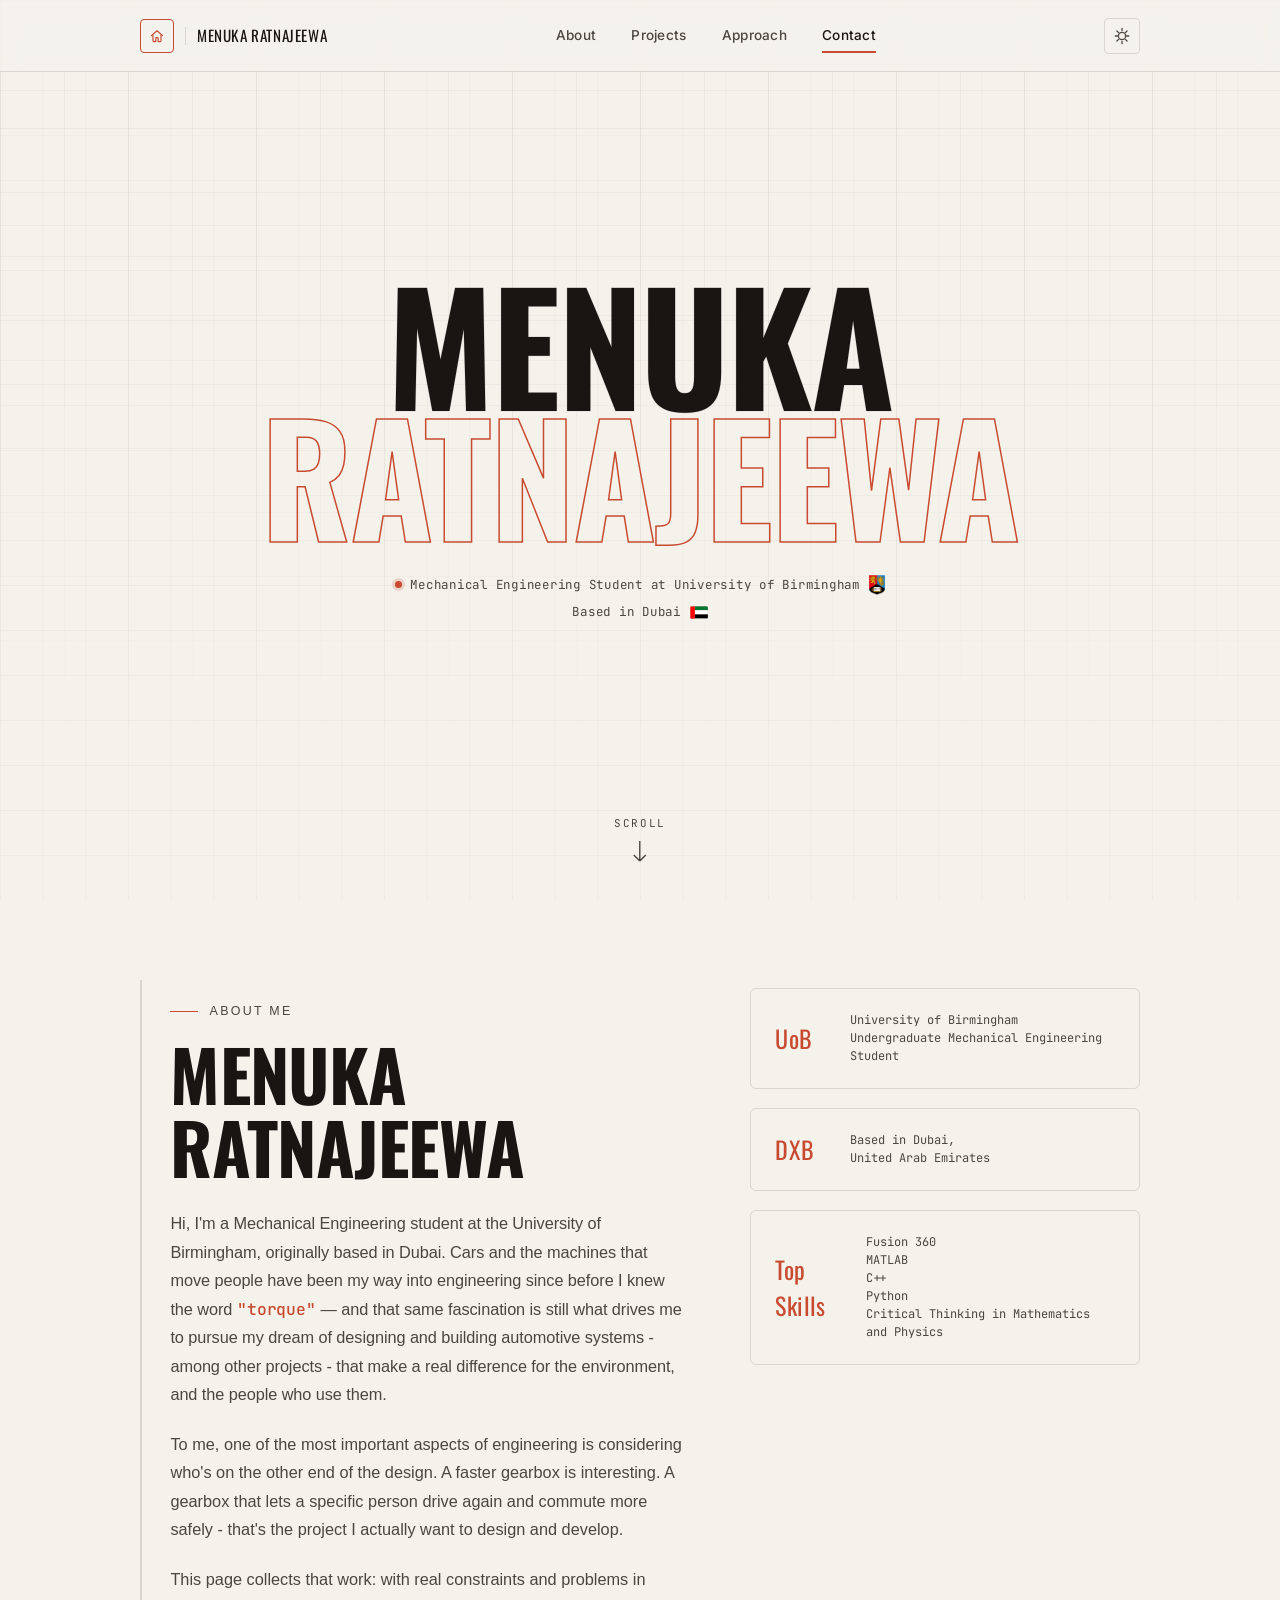
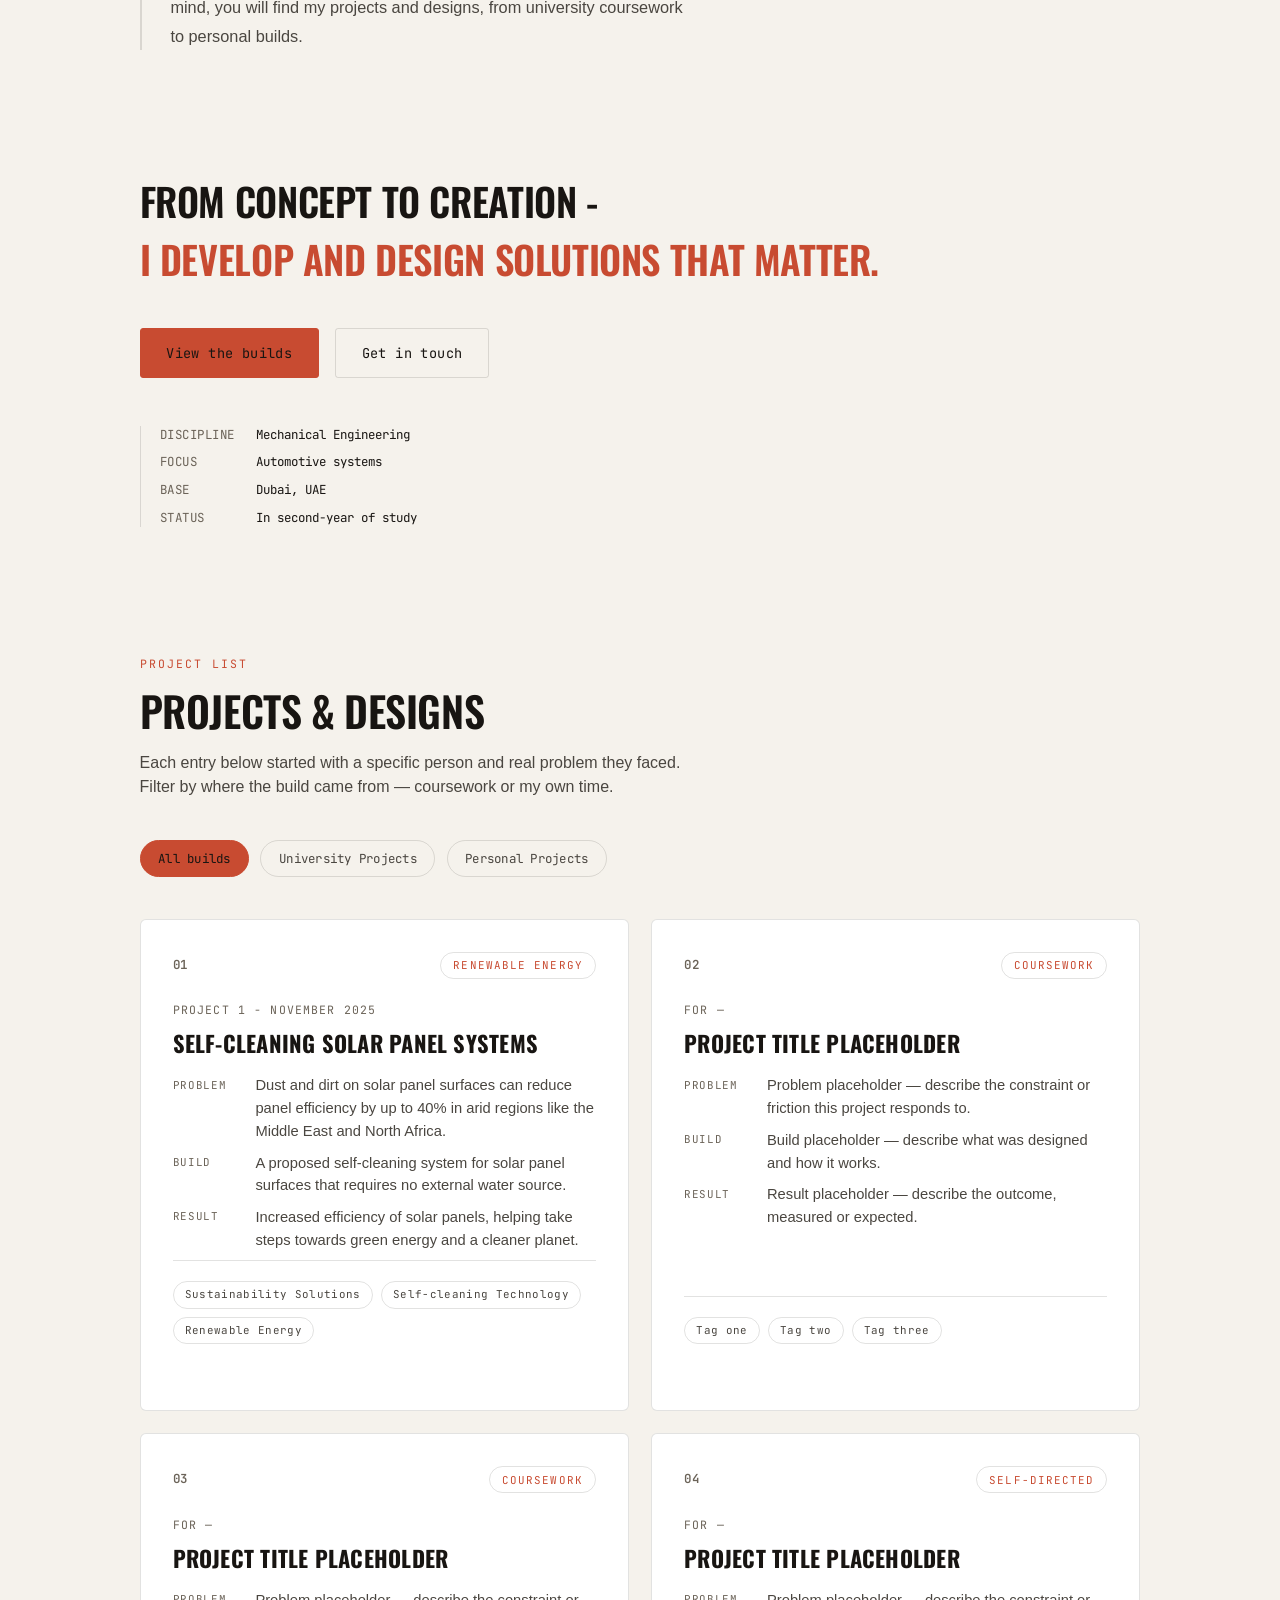
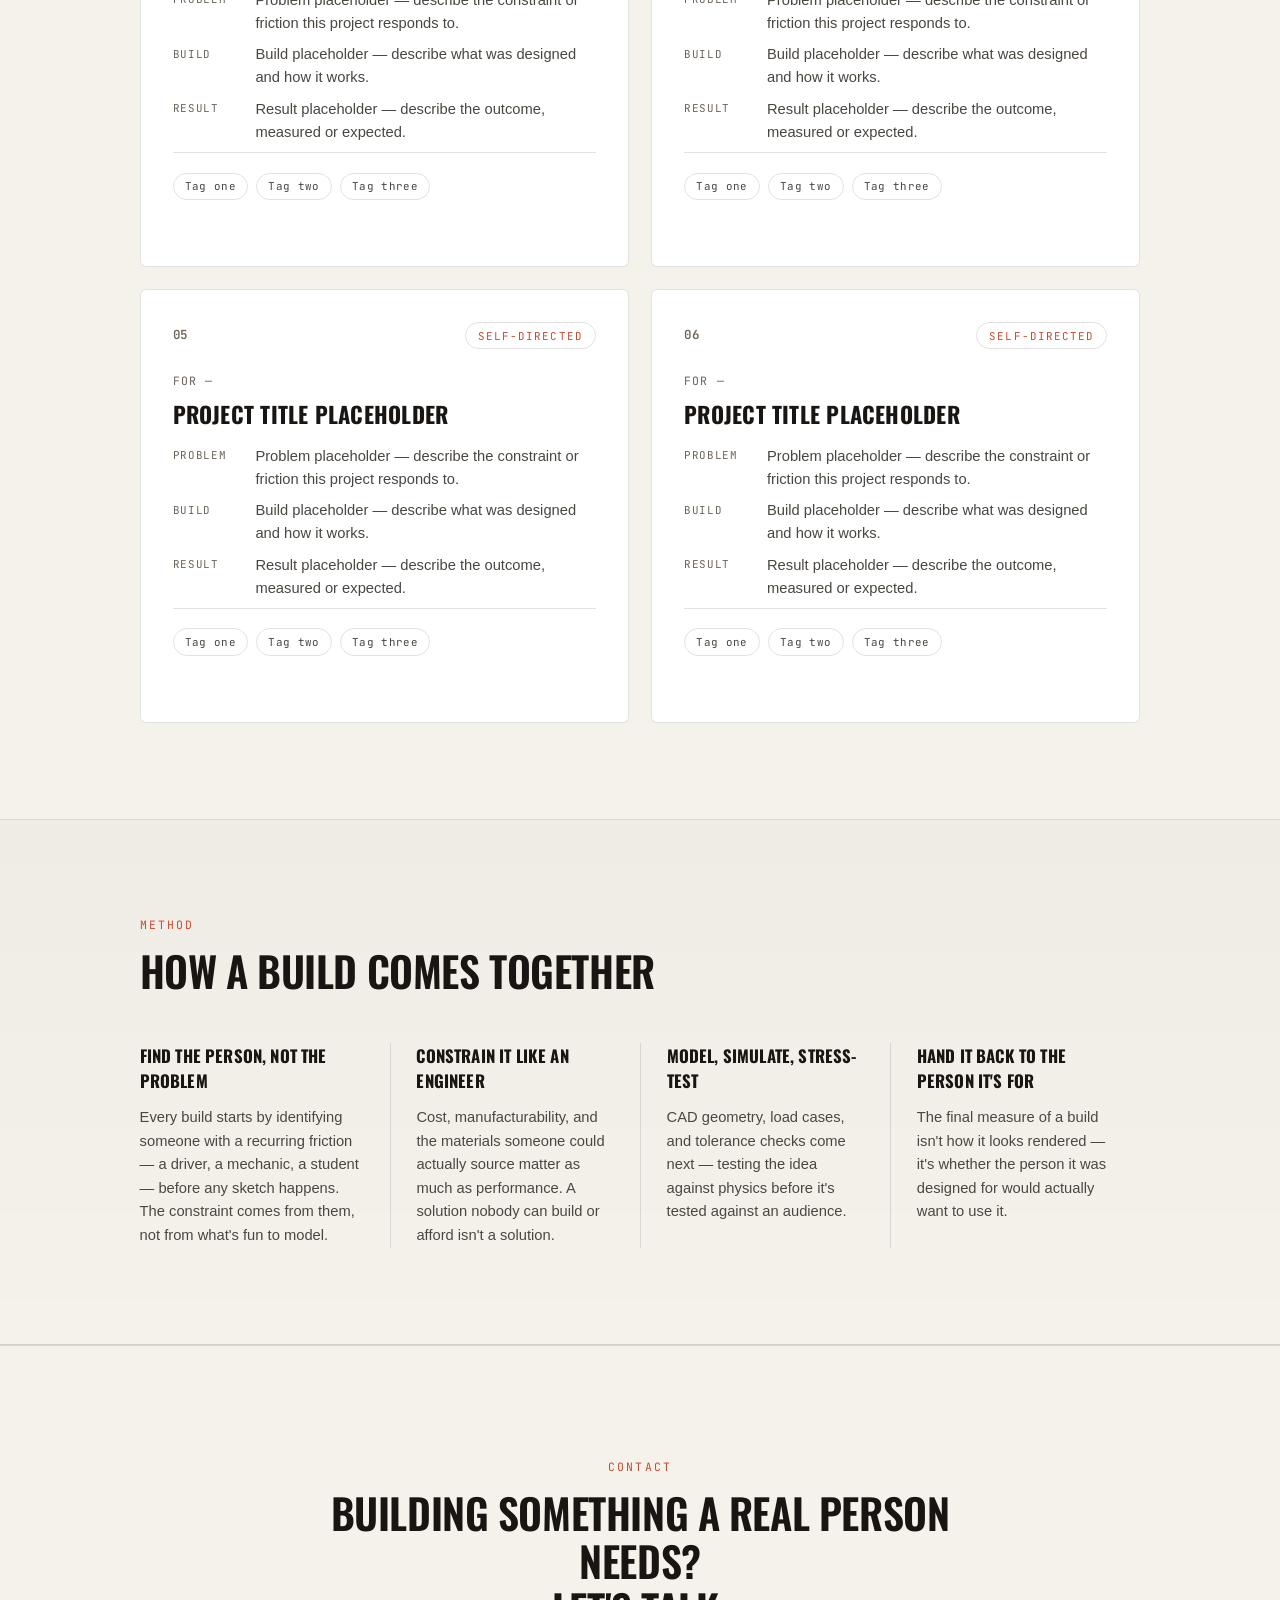
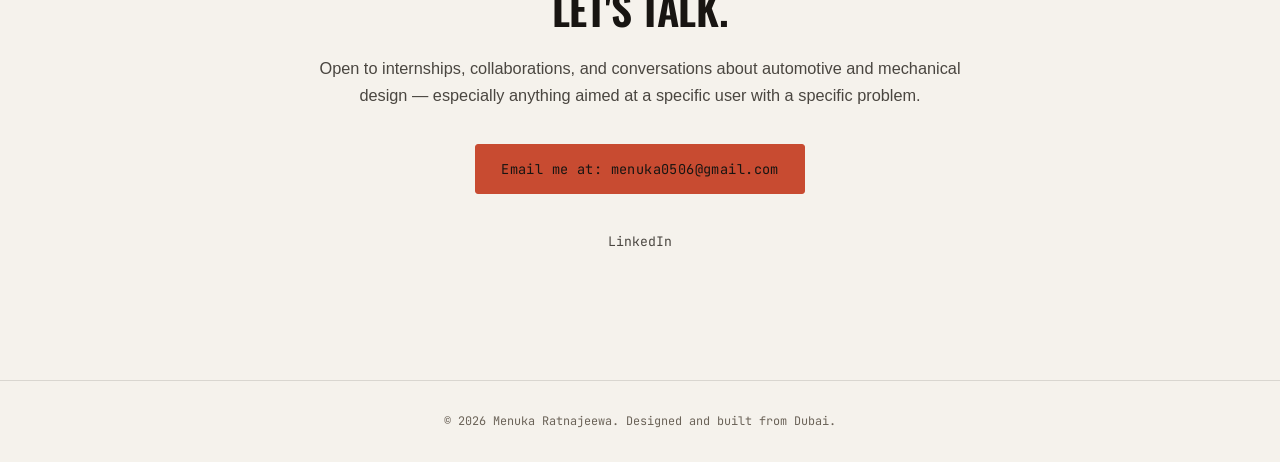
==== commit 1947291c: "Add files via upload" ====
--- a/index.html
+++ b/index.html
@@ -28,8 +28,13 @@
 <!-- ============ NAV ============ -->
 <header class="site-header">
   <div class="header-inner">
-    <a href="#top" class="brand">
-      <span class="brand-mark">MR</span>
+    <a href="#top" class="brand" aria-label="Back to top" title="Back to top">
+      <span class="brand-mark">
+        <svg width="16" height="16" viewBox="0 0 20 20" fill="none" aria-hidden="true">
+          <path d="M3 9.5L10 3.5L17 9.5" stroke="currentColor" stroke-width="1.5" stroke-linecap="round" stroke-linejoin="round"/>
+          <path d="M5 8.5V16C5 16.5523 5.44772 17 6 17H8.5V13C8.5 12.4477 8.94772 12 9.5 12H10.5C11.0523 12 11.5 12.4477 11.5 13V17H14C14.5523 17 15 16.5523 15 16V8.5" stroke="currentColor" stroke-width="1.5" stroke-linecap="round" stroke-linejoin="round"/>
+        </svg>
+      </span>
       <span class="brand-divider" aria-hidden="true"></span>
       <span class="brand-text">Menuka Ratnajeewa</span>
     </a>
@@ -138,7 +143,7 @@
         </div>
         <div class="reveal stat-block">
           <span class="stat-num">Top Skills</span>
-          <span class="stat-label">Critical Thinking, Problem Solving, Teamwork, Communication, Leadership</span>
+          <span class="stat-label">Fusion 360<br>MATLAB<br>C++<br>Python<br>Critical Thinking in Mathematics and Physics</span>
           
         </div>
       </div>
--- a/styles.css
+++ b/styles.css
@@ -178,6 +178,13 @@
   font-size: 0.8rem;
   font-weight: 600;
   letter-spacing: 0.02em;
+  color: var(--rust);
+  transition: background 0.2s ease, color 0.2s ease;
+}
+
+.brand:hover .brand-mark {
+  background: var(--rust);
+  color: var(--paper);
 }
 
 .brand-divider {
@@ -843,6 +850,109 @@
   line-height: 1.2;
 }
 
+/* ---- Image gallery (CAD viewer) ---- */
+.panel-gallery {
+  margin-top: 1.8rem;
+}
+
+.panel-gallery[hidden] {
+  display: none;
+}
+
+.panel-gallery-frame {
+  position: relative;
+  background: #EDEAE2;
+  border: 1px solid var(--line);
+  border-radius: 6px;
+  height: clamp(220px, 38vw, 420px);
+  display: flex;
+  align-items: center;
+  justify-content: center;
+  overflow: hidden;
+}
+
+.panel-gallery-img {
+  width: 100%;
+  height: 100%;
+  object-fit: contain;
+  object-position: center;
+  padding: 1.2rem;
+  box-sizing: border-box;
+}
+
+.panel-gallery-nav {
+  position: absolute;
+  top: 50%;
+  transform: translateY(-50%);
+  width: 36px;
+  height: 36px;
+  display: flex;
+  align-items: center;
+  justify-content: center;
+  background: var(--card-bg);
+  border: 1px solid var(--line);
+  border-radius: 50%;
+  color: var(--steel-soft);
+  cursor: pointer;
+  transition: border-color 0.2s ease, color 0.2s ease, transform 0.15s ease;
+}
+
+.panel-gallery-nav:hover {
+  border-color: var(--rust);
+  color: var(--rust);
+}
+
+.panel-gallery-prev { left: 0.9rem; }
+.panel-gallery-next { right: 0.9rem; }
+
+.panel-gallery-meta {
+  display: flex;
+  align-items: baseline;
+  justify-content: space-between;
+  gap: 1rem;
+  margin-top: 0.8rem;
+}
+
+.panel-gallery-caption {
+  font-family: var(--font-paragraph);
+  font-size: 0.86rem;
+  color: var(--steel-soft);
+}
+
+.panel-gallery-count {
+  flex-shrink: 0;
+  font-family: var(--font-mono);
+  font-size: 0.72rem;
+  letter-spacing: 0.04em;
+  color: var(--warm-grey);
+}
+
+.panel-gallery-dots {
+  display: flex;
+  gap: 0.45rem;
+  margin-top: 0.9rem;
+}
+
+.panel-gallery-dot {
+  width: 7px;
+  height: 7px;
+  border-radius: 50%;
+  background: var(--line);
+  border: none;
+  cursor: pointer;
+  padding: 0;
+  transition: background 0.2s ease, transform 0.2s ease;
+}
+
+.panel-gallery-dot:hover {
+  background: var(--steel-soft);
+}
+
+.panel-gallery-dot.is-active {
+  background: var(--rust);
+  transform: scale(1.2);
+}
+
 .panel-row {
   margin-top: 1.8rem;
   display: grid;
@@ -1271,6 +1381,13 @@
   .panel-scroll {
     padding: 4rem 1.4rem 3rem;
   }
+  .panel-gallery-frame {
+    height: clamp(180px, 55vw, 320px);
+  }
+  .panel-gallery-nav {
+    width: 32px;
+    height: 32px;
+  }
 }
 
 @media (max-width: 480px) {
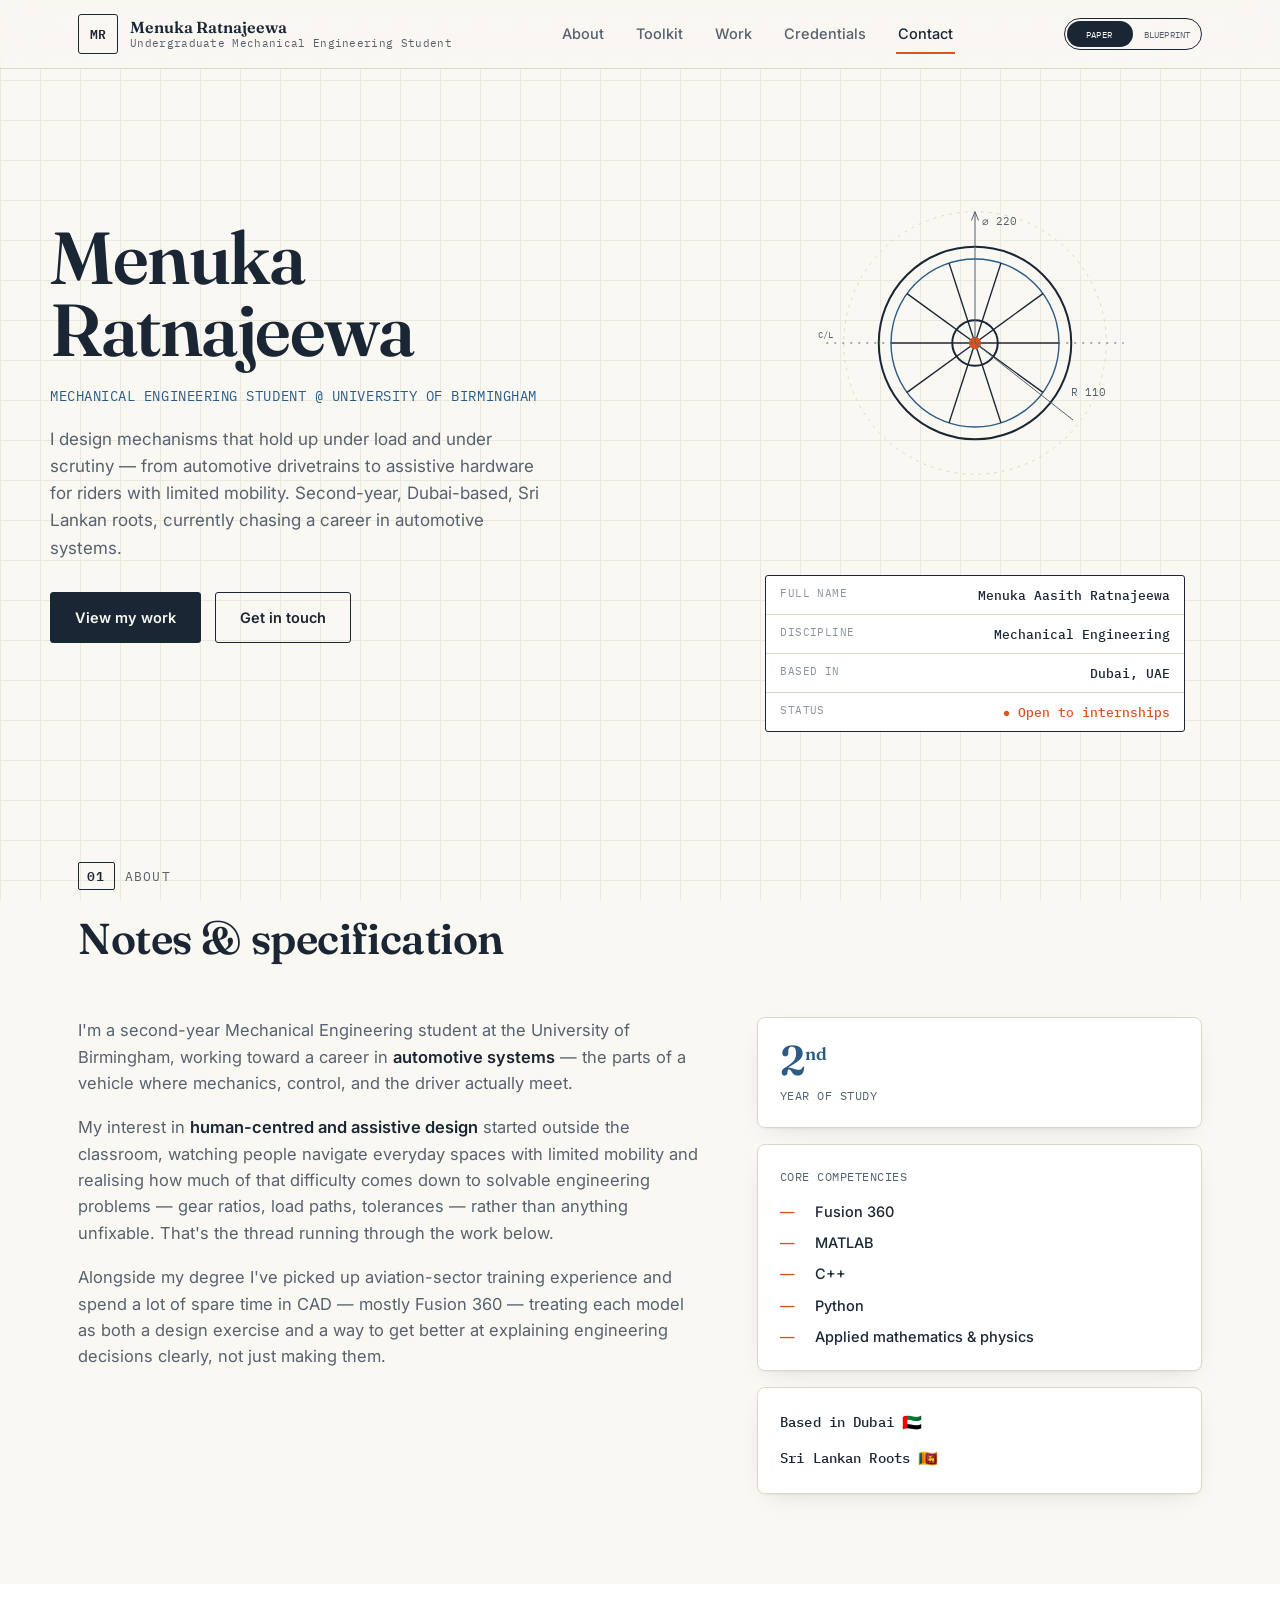
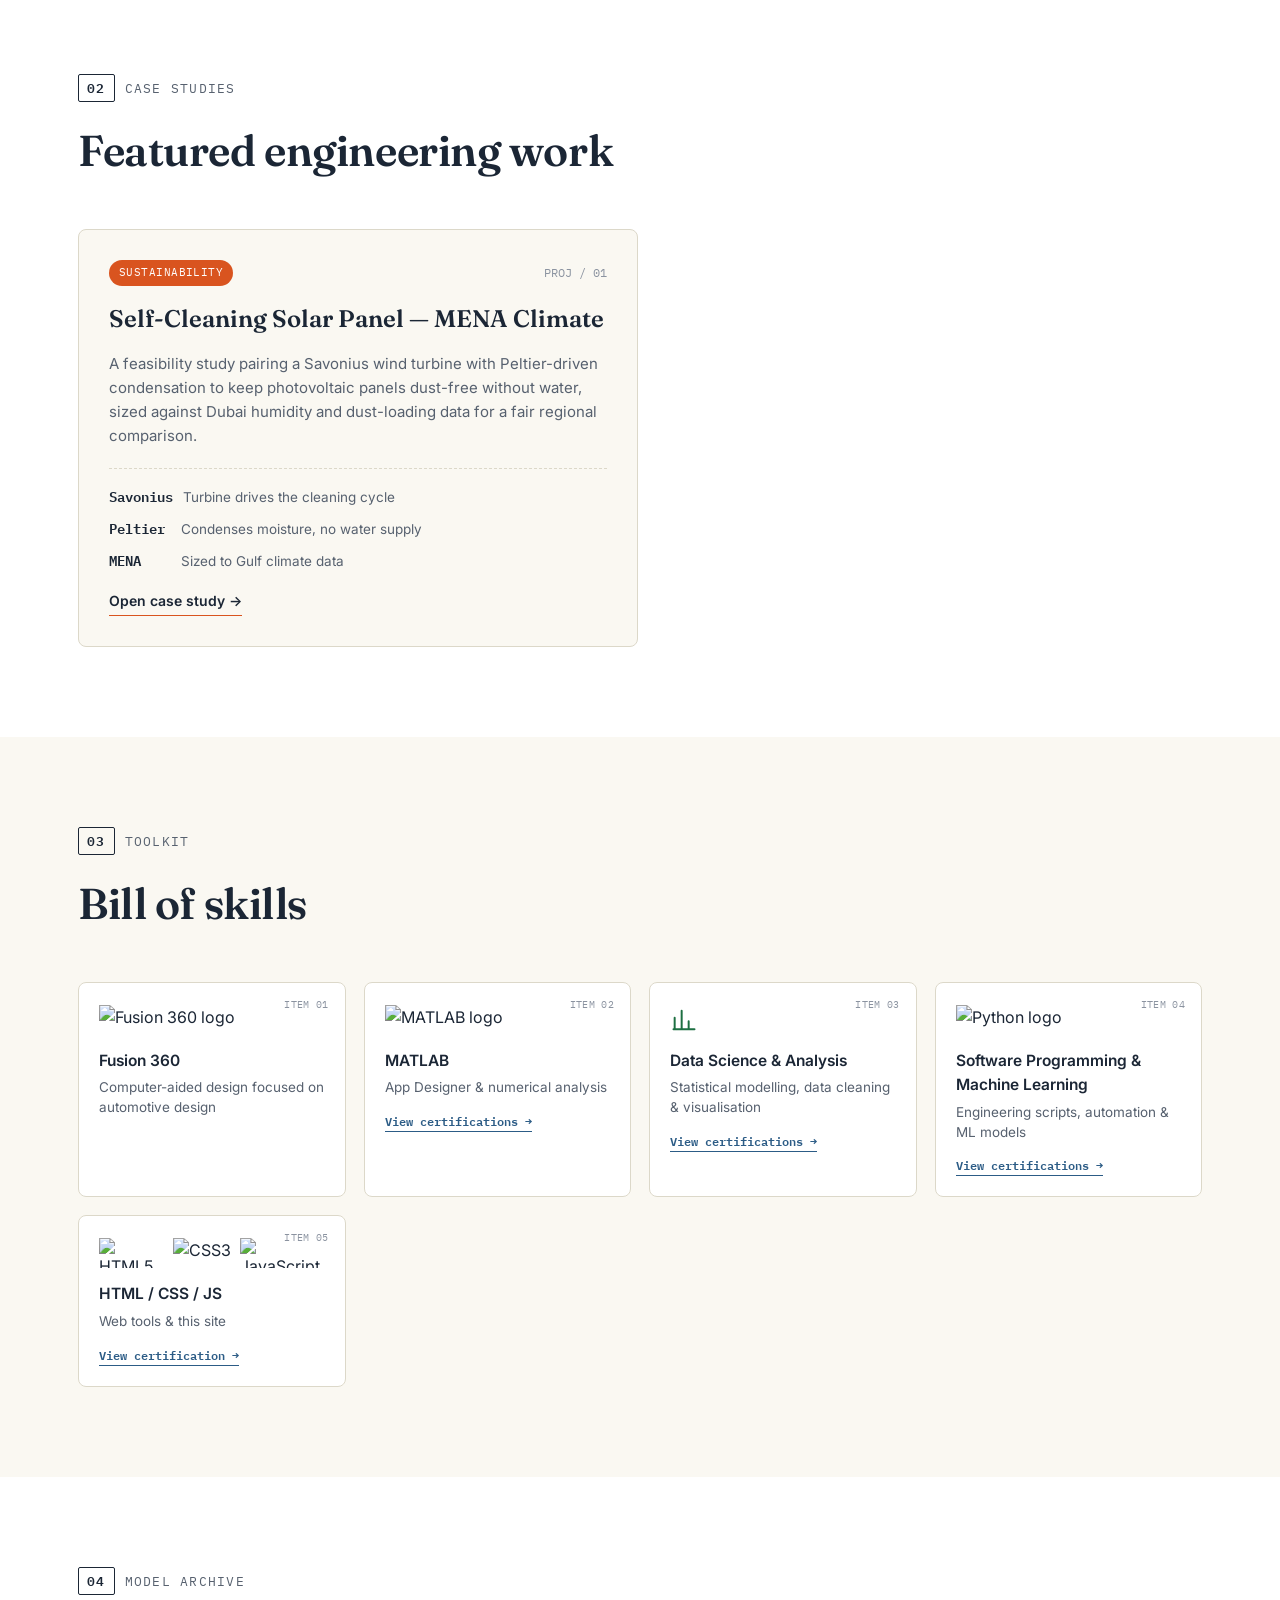
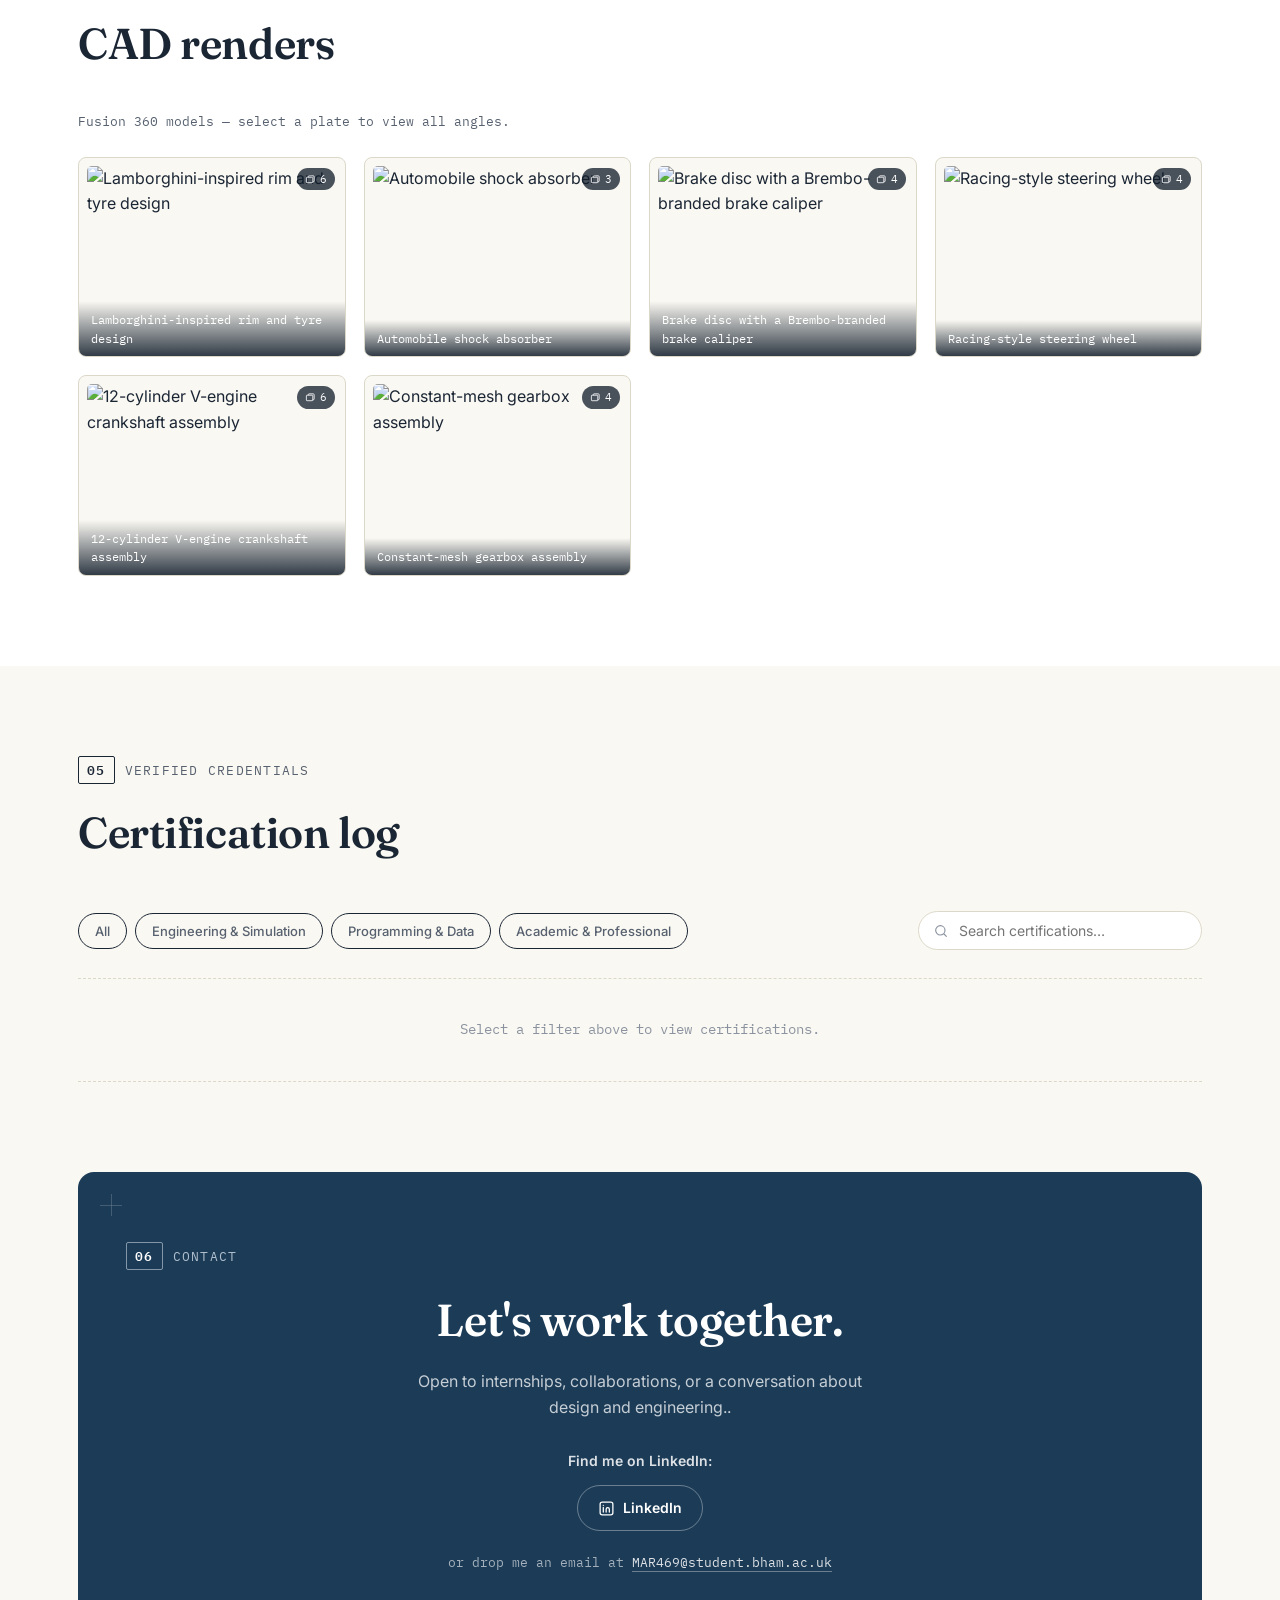
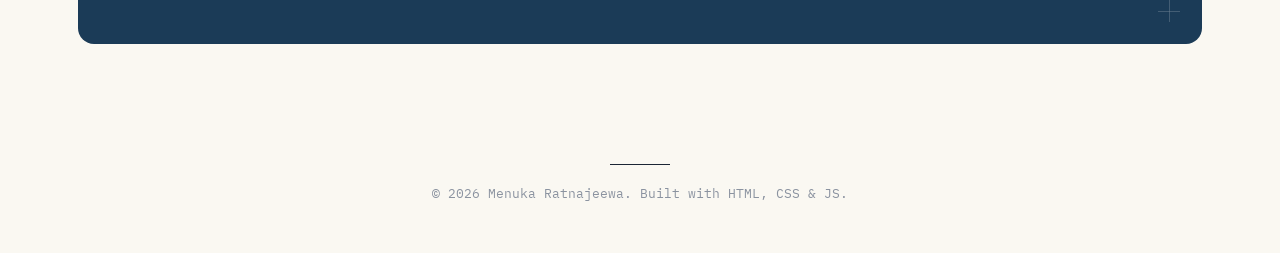
==== commit dbe160ff: "Add files via upload" ====
--- a/index.html
+++ b/index.html
@@ -4,284 +4,284 @@
 <meta charset="UTF-8">
 <meta name="viewport" content="width=device-width, initial-scale=1.0">
 <title>Menuka Ratnajeewa — Mechanical Engineering Portfolio</title>
-<meta name="description" content="Menuka Ratnajeewa — Mechanical Engineering student at the University of Birmingham. Automotive-focused projects and human-centered design work.">
+<meta name="description" content="Portfolio of Menuka Ratnajeewa, Mechanical Engineering student at the University of Birmingham — automotive systems &amp; assistive design.">
 <link rel="preconnect" href="https://fonts.googleapis.com">
 <link rel="preconnect" href="https://fonts.gstatic.com" crossorigin>
-<link href="https://fonts.googleapis.com/css2?family=Oswald:wght@400;500;600;700&family=Inter:wght@400;500;600;700&family=JetBrains+Mono:wght@400;500;600&display=swap" rel="stylesheet">
+<link href="https://fonts.googleapis.com/css2?family=Fraunces:opsz,wght@9..144,400;9..144,500;9..144,600;9..144,700&family=Inter:wght@400;500;600;700;800&family=IBM+Plex+Mono:wght@400;500;600&display=swap" rel="stylesheet">
 <link rel="stylesheet" href="styles.css">
-<script>
-  // Apply saved/preferred theme before first paint to avoid a flash of the wrong theme.
-  (function () {
-    try {
-      var saved = localStorage.getItem("theme");
-      var theme = saved || (window.matchMedia("(prefers-color-scheme: light)").matches ? "light" : "dark");
-      if (theme === "light") document.documentElement.setAttribute("data-theme", "light");
-    } catch (e) {}
-  })();
-</script>
 </head>
 <body>
 
-<!-- ============ NOISE / GRID OVERLAY ============ -->
-<div class="grid-overlay" aria-hidden="true"></div>
-
-<!-- ============ NAV ============ -->
-<header class="site-header">
-  <div class="header-inner">
-    <a href="#top" class="brand" aria-label="Back to top" title="Back to top">
-      <span class="brand-mark">
-        <svg width="16" height="16" viewBox="0 0 20 20" fill="none" aria-hidden="true">
-          <path d="M3 9.5L10 3.5L17 9.5" stroke="currentColor" stroke-width="1.5" stroke-linecap="round" stroke-linejoin="round"/>
-          <path d="M5 8.5V16C5 16.5523 5.44772 17 6 17H8.5V13C8.5 12.4477 8.94772 12 9.5 12H10.5C11.0523 12 11.5 12.4477 11.5 13V17H14C14.5523 17 15 16.5523 15 16V8.5" stroke="currentColor" stroke-width="1.5" stroke-linecap="round" stroke-linejoin="round"/>
-        </svg>
+<!-- REGISTRATION MARKS (decorative print/drafting motif) -->
+<span class="regmark regmark--tl" aria-hidden="true"></span>
+<span class="regmark regmark--tr" aria-hidden="true"></span>
+
+<!-- NAV / SHEET HEADER -->
+<header class="topbar">
+  <div class="topbar__inner">
+    <a href="#top" class="brand">
+      <span class="brand__stamp">MR</span>
+      <span class="brand__text">
+        <strong>Menuka Ratnajeewa</strong>
+        <em>Undergraduate Mechanical Engineering Student</em>
       </span>
-      <span class="brand-divider" aria-hidden="true"></span>
-      <span class="brand-text">Menuka Ratnajeewa</span>
     </a>
-
-    <nav class="primary-nav" id="primary-nav">
+    <nav class="navlinks" id="navlinks">
       <a href="#about" data-nav>About</a>
-      <a href="#work" data-nav>Projects</a>
-      <a href="#approach" data-nav>Approach</a>
+      <a href="#skills" data-nav>Toolkit</a>
+      <a href="#projects" data-nav>Work</a>
+      <a href="#certifications" data-nav>Credentials</a>
       <a href="#contact" data-nav>Contact</a>
     </nav>
-
-    <div class="header-actions">
-      <button class="theme-toggle" id="themeToggle" aria-label="Switch to light mode" aria-pressed="false">
-        <svg class="theme-icon theme-icon-moon" width="18" height="18" viewBox="0 0 20 20" fill="none" aria-hidden="true">
-          <path d="M17 11.5A7.5 7.5 0 0 1 8.5 3 7.5 7.5 0 1 0 17 11.5Z" stroke="currentColor" stroke-width="1.4" stroke-linejoin="round"/>
-        </svg>
-        <svg class="theme-icon theme-icon-sun" width="18" height="18" viewBox="0 0 20 20" fill="none" aria-hidden="true">
-          <circle cx="10" cy="10" r="4" stroke="currentColor" stroke-width="1.4"/>
-          <path d="M10 1.5V4M10 16V18.5M2.5 10H5M15 10H17.5M4.4 4.4L6.2 6.2M13.8 13.8L15.6 15.6M15.6 4.4L13.8 6.2M6.2 13.8L4.4 15.6" stroke="currentColor" stroke-width="1.4" stroke-linecap="round"/>
-        </svg>
-      </button>
-
-      <button class="nav-toggle" id="navToggle" aria-expanded="false" aria-controls="primary-nav" aria-label="Toggle navigation menu">
-        <span></span><span></span><span></span>
-      </button>
-    </div>
+    <button class="navtoggle" id="navToggle" aria-label="Toggle navigation" aria-expanded="false">
+      <span></span><span></span><span></span>
+    </button>
+    <button class="themetoggle" id="themeToggle" aria-label="Toggle blueprint mode">
+      <span class="themetoggle__track">
+        <span class="themetoggle__label themetoggle__label--paper">Paper</span>
+        <span class="themetoggle__label themetoggle__label--blue">Blueprint</span>
+        <span class="themetoggle__knob"></span>
+      </span>
+    </button>
   </div>
 </header>
 
 <main id="top">
 
-  <!-- ============ HERO ============ -->
+  <!-- HERO -->
   <section class="hero" id="hero">
-    <div class="hero-grid" aria-hidden="true">
-      <svg viewBox="0 0 1200 800" preserveAspectRatio="none" class="blueprint-svg">
-        <defs>
-          <pattern id="bp-grid" width="40" height="40" patternUnits="userSpaceOnUse">
-            <path d="M 40 0 L 0 0 0 40" fill="none" stroke="currentColor" stroke-width="0.5"/>
-          </pattern>
-        </defs>
-        <rect width="1200" height="800" fill="url(#bp-grid)"/>
-      </svg>
-    </div>
-
-    <div class="hero-namestack" aria-hidden="true">
-      <span class="hero-name-line">MENUKA</span>
-      <span class="hero-name-line hero-name-accent">RATNAJEEWA</span>
-    </div>
-
-    <div class="hero-top">
-      <p class="hero-eyebrow">
-        <span class="eyebrow-line">
-          <span class="dot"></span>
-          <span>Mechanical Engineering Student at University of Birmingham</span>
-          <img src="uob-logo.png" alt="University of Birmingham logo" height="20" class="eyebrow-icon eyebrow-icon-uob" />
-        </span>
-        <span class="eyebrow-line">
-          <span>Based in Dubai</span>
-          <svg class="eyebrow-icon eyebrow-icon-flag" width="28" height="20" viewBox="0 0 28 20" xmlns="http://www.w3.org/2000/svg" role="img" aria-label="UAE flag">
-            <rect x="0.5" y="0.5" width="27" height="19" fill="#fff"/>
-            <rect x="7.5" y="0.5" width="20" height="6.17" fill="#00732F"/>
-            <rect x="7.5" y="6.67" width="20" height="6.16" fill="#fff"/>
-            <rect x="7.5" y="12.83" width="20" height="6.17" fill="#000"/>
-            <rect x="0.5" y="0.5" width="7" height="19" fill="#FF0000"/>
-            <rect x="0.5" y="0.5" width="27" height="19" fill="none" stroke="var(--line)" stroke-width="1"/>
-          </svg>
-        </span>
-      </p>
-    </div>
-
-    <a href="#about" class="scroll-cue" aria-label="Scroll to learn more">
-      <span>SCROLL</span>
-      <svg width="14" height="22" viewBox="0 0 14 22" fill="none"><path d="M7 1V21M7 21L1 15M7 21L13 15" stroke="currentColor" stroke-width="1.4"/></svg>
-    </a>
-  </section>
-
-  <!-- ============ ABOUT ============ -->
-  <section class="about" id="about">
-
-    <div class="about-grid">
-      <div class="about-copy">
-        <p class="reveal section-eyebrow">ABOUT ME</p>
-        <h2 class="reveal about-name">Menuka Ratnajeewa</h2>
-        <p class="reveal about-lead">
-          Hi, I'm a Mechanical Engineering student at the University of Birmingham, originally based
-          in Dubai. Cars and the machines that move people have been my way into engineering since
-          before I knew the word <span class="about-highlight">"torque"</span> — and that same fascination is still what drives me to pursue my dream of designing and building automotive systems - among other projects - that make a real difference for the environment, and the people who use them.
-        </p>
-        <p class="reveal">
-          To me, one of the most important aspects of engineering is considering who's on the other end of the design. A faster
-          gearbox is interesting. A gearbox that lets a specific person drive again and commute more safely - that's the project I actually want to design and develop.
-        </p>
-        <p class="reveal">
-          This page collects that work: with real constraints and problems in mind, you will find my projects and designs, from university coursework to personal builds. 
-        </p>
-      </div>
-
-      <div class="about-stats">
-        <div class="reveal stat-block">
-          <span class="stat-num">UoB</span>
-          <span class="stat-label">University of Birmingham<br>Undergraduate Mechanical Engineering Student</span>
-        </div>
-        <div class="reveal stat-block">
-          <span class="stat-num">DXB</span>
-          <span class="stat-label">Based in Dubai,<br>United Arab Emirates</span>
-        </div>
-        <div class="reveal stat-block">
-          <span class="stat-num">Top Skills</span>
-          <span class="stat-label">Fusion 360<br>MATLAB<br>C++<br>Python<br>Critical Thinking in Mathematics and Physics</span>
-          
-        </div>
-      </div>
-    </div>
-
-    <div class="about-intro">
-
-      <h1 class="reveal hero-title">
-        <br><br>
-        From concept to creation -
-        <span class="hero-title-accent">I develop and design solutions that matter.</span>
-      </h1>
-
-      <div class="reveal hero-actions">
-        <a href="#work" class="btn btn-primary">View the builds</a>
-        <a href="#contact" class="btn btn-ghost">Get in touch</a>
-      </div>
-
-      <div class="reveal hero-spec hero-spec-inline" aria-hidden="true">
-        <div class="spec-row"><span>DISCIPLINE</span><span>Mechanical Engineering</span></div>
-        <div class="spec-row"><span>FOCUS</span><span>Automotive systems</span></div>
-        <div class="spec-row"><span>BASE</span><span>Dubai, UAE</span></div>
-        <div class="spec-row"><span>STATUS</span><span>In second-year of study</span></div>
-      </div>
-    </div>
-  </section>
-
-  <!-- ============ WORK / PROJECTS ============ -->
-  <section class="work" id="work">
-    <div class="section-head">
-      <p class="section-eyebrow">Project List</p>
-      <h2 class="section-title">Projects &amp; designs</h2>
-      <p class="section-desc">
-        Each entry below started with a specific person and real problem they faced.
-        Filter by where the build came from — coursework or my own time.
-      </p>
-    </div>
-
-    <div class="filter-bar" id="filterBar" role="tablist" aria-label="Filter projects by category">
-      <button class="filter-pill is-active" data-filter="all" role="tab" aria-selected="true">All builds</button>
-      <button class="filter-pill" data-filter="university" role="tab" aria-selected="false">University Projects</button>
-      <button class="filter-pill" data-filter="personal" role="tab" aria-selected="false">Personal Projects</button>
-    </div>
-
-    <div class="project-grid" id="projectGrid">
-      <!-- Project cards injected by JS -->
-    </div>
-  </section>
-
-  <!-- ============ APPROACH ============ -->
-  <section class="approach" id="approach">
-    <div class="section-head">
-      <p class="section-eyebrow">METHOD</p>
-      <h2 class="section-title">How a build comes together</h2>
-    </div>
-
-    <div class="approach-track">
-      <article class="approach-step">
-        <h3>Find the person, not the problem</h3>
-        <p>Every build starts by identifying someone with a recurring friction — a driver, a mechanic, a student — before any sketch happens. The constraint comes from them, not from what's fun to model.</p>
+    <div class="hero__grid" aria-hidden="true"></div>
+
+    <div class="hero__inner">
+      <div class="hero__copy">
+        <h1 class="hero__name">Menuka<br>Ratnajeewa</h1>
+        <p class="hero__role">Mechanical Engineering Student @ University of Birmingham</p>
+        <p class="hero__sub">I design mechanisms that hold up under load and under scrutiny — from automotive
+          drivetrains to assistive hardware for riders with limited mobility. Second-year, Dubai-based,
+          Sri Lankan roots, currently chasing a career in automotive systems.</p>
+        <div class="hero__cta">
+          <a href="#projects" class="btn btn--primary">View my work</a>
+          <a href="#contact" class="btn btn--ghost">Get in touch</a>
+        </div>
+      </div>
+
+      <div class="hero__figure">
+        <svg class="techdraw" id="techdraw" viewBox="0 0 480 480" role="img" aria-label="Technical line drawing of a wheel with dimension callouts">
+          <circle cx="240" cy="240" r="150" class="td-construction"/>
+          <circle cx="240" cy="240" r="110" class="td-rim"/>
+          <circle cx="240" cy="240" r="96" class="td-rim td-rim--inner"/>
+          <g id="spokes"></g>
+          <circle cx="240" cy="240" r="26" class="td-hub"/>
+          <circle cx="240" cy="240" r="7" class="td-hub-bolt"/>
+
+          <g class="td-dim">
+            <line x1="240" y1="240" x2="240" y2="90"/>
+            <path d="M236 100 L240 90 L244 100" fill="none"/>
+            <text x="248" y="105" class="td-label">⌀ 220</text>
+          </g>
+          <g class="td-dim">
+            <line x1="240" y1="240" x2="352" y2="328"/>
+            <text x="350" y="300" class="td-label">R 110</text>
+          </g>
+          <g class="td-dim">
+            <line x1="70" y1="240" x2="410" y2="240" stroke-dasharray="2 6"/>
+            <text x="60" y="234" class="td-label td-label--sm">C/L</text>
+          </g>
+        </svg>
+
+        <div class="titleblock">
+          <div class="titleblock__row">
+            <span class="titleblock__k">Full Name</span>
+            <span class="titleblock__v">Menuka Aasith Ratnajeewa</span>
+          </div>
+          <div class="titleblock__row">
+            <span class="titleblock__k">Discipline</span>
+            <span class="titleblock__v">Mechanical Engineering</span>
+          </div>
+          <div class="titleblock__row">
+            <span class="titleblock__k">Based in</span>
+            <span class="titleblock__v">Dubai, UAE</span>
+          </div>
+          <div class="titleblock__row">
+            <span class="titleblock__k">Status</span>
+            <span class="titleblock__v titleblock__v--live">Open to internships</span>
+          </div>
+        </div>
+      </div>
+    </div>
+  </section>
+
+  <!-- ABOUT -->
+  <section class="section" id="about">
+    <div class="section__head">
+      <p class="eyebrow"><span class="eyebrow__index">01</span>About</p>
+      <h2 class="section__title">Notes &amp; specification</h2>
+    </div>
+
+    <div class="about__grid">
+      <div class="about__text reveal">
+        <p>I'm a second-year Mechanical Engineering student at the University of Birmingham, working toward
+          a career in <strong>automotive systems</strong> — the parts of a vehicle where mechanics, control,
+          and the driver actually meet.</p>
+        <p>My interest in <strong>human-centred and assistive design</strong> started outside the classroom,
+          watching people navigate everyday spaces with limited mobility and realising how much of that
+          difficulty comes down to solvable engineering problems — gear ratios, load paths, tolerances —
+          rather than anything unfixable. That's the thread running through the work below.</p>
+        <p>Alongside my degree I've picked up aviation-sector training experience and spend a lot of spare
+          time in CAD — mostly Fusion 360 — treating each model as both a design exercise and a way to get
+          better at explaining engineering decisions clearly, not just making them.</p>
+      </div>
+
+      <div class="about__specs reveal">
+        <div class="speccard">
+          <span class="speccard__num">2<sup>nd</sup></span>
+          <span class="speccard__label">Year of study</span>
+        </div>
+        <div class="speccard speccard--wide">
+          <span class="speccard__label speccard__label--top">Core competencies</span>
+          <ul class="speccard__list">
+            <li>&emsp; Fusion 360</li>
+            <li>&emsp; MATLAB</li>
+            <li>&emsp; C++</li>
+            <li>&emsp; Python</li>
+            <li>&emsp; Applied mathematics &amp; physics</li>
+          </ul>
+        </div>
+        <div class="speccard speccard--origin">
+          <span class="speccard__origin-line">Based in Dubai <span aria-hidden="true">🇦🇪</span></span>
+          <span class="speccard__origin-line">Sri Lankan Roots<span aria-hidden="true">🇱🇰</span></span>
+        </div>
+      </div>
+    </div>
+  </section>
+
+  <!-- FEATURED PROJECTS -->
+  <section class="section section--alt" id="featured">
+    <div class="section__head">
+      <p class="eyebrow"><span class="eyebrow__index">02</span>Case studies</p>
+      <h2 class="section__title">Featured engineering work</h2>
+    </div>
+
+    <div class="casegrid casegrid--single">
+      <article class="casecard reveal">
+        <div class="casecard__top">
+          <span class="casecard__tag casecard__tag--coral">Sustainability</span>
+          <span class="casecard__ref">PROJ / 01</span>
+        </div>
+        <h3 class="casecard__title">Self-Cleaning Solar Panel — MENA Climate</h3>
+        <p class="casecard__body">A feasibility study pairing a Savonius wind turbine with Peltier-driven
+          condensation to keep photovoltaic panels dust-free without water, sized against Dubai humidity
+          and dust-loading data for a fair regional comparison.</p>
+        <ul class="casecard__facts">
+          <li><span>Savonius</span>Turbine drives the cleaning cycle</li>
+          <li><span>Peltier</span>Condenses moisture, no water supply</li>
+          <li><span>MENA</span>Sized to Gulf climate data</li>
+        </ul>
+        <a href="assets/reports/solar-panel-feasibility-study.pdf" class="casecard__link" target="_blank" rel="noopener">Open case study →</a>
       </article>
-      <article class="approach-step">
-        <h3>Constrain it like an engineer</h3>
-        <p>Cost, manufacturability, and the materials someone could actually source matter as much as performance. A solution nobody can build or afford isn't a solution.</p>
-      </article>
-      <article class="approach-step">
-        <h3>Model, simulate, stress-test</h3>
-        <p>CAD geometry, load cases, and tolerance checks come next — testing the idea against physics before it's tested against an audience.</p>
-      </article>
-      <article class="approach-step">
-        <h3>Hand it back to the person it's for</h3>
-        <p>The final measure of a build isn't how it looks rendered — it's whether the person it was designed for would actually want to use it.</p>
-      </article>
-    </div>
-  </section>
-
-  <!-- ============ CONTACT ============ -->
-  <section class="contact" id="contact">
-    <div class="contact-inner">
-      <p class="section-eyebrow">CONTACT</p>
-      <h2 class="section-title">Building something a real person needs? <br>Let's talk.</h2>
-      <p class="contact-sub">
-        Open to internships, collaborations, and conversations about automotive and mechanical
-        design — especially anything aimed at a specific user with a specific problem.
-      </p>
-
-      <div class="contact-actions">
-        <a href="https://mail.google.com/mail/u/0/?fs=1&to=menuka0506@gmail.com&tf=cm" class="btn btn-primary">Email me at: menuka0506@gmail.com</a>
-      </div>
-
-      <div class="contact-links">
-        <a href="https://www.linkedin.com/in/menuka-ratnajeewa-a86192283/" target="_blank" rel="noopener">LinkedIn</a>
-      </div>
+    </div>
+  </section>
+
+  <!-- SKILLS -->
+  <section class="section" id="skills">
+    <div class="section__head">
+      <p class="eyebrow"><span class="eyebrow__index">03</span>Toolkit</p>
+      <h2 class="section__title">Bill of skills</h2>
+    </div>
+
+    <div class="skillsgrid" id="skillsGrid">
+      <!-- injected by script.js from TOOLS data -->
+    </div>
+  </section>
+
+  <!-- Full-screen certificate viewer -->
+  <div class="certviewer" id="certViewer" aria-hidden="true">
+    <div class="certviewer__bar">
+      <span class="certviewer__title" id="certViewerTitle"></span>
+    </div>
+    <button class="certviewer__nav certviewer__nav--prev" id="certViewerPrev" aria-label="Previous certificate">‹</button>
+    <button class="certviewer__nav certviewer__nav--next" id="certViewerNext" aria-label="Next certificate">›</button>
+    <button class="certviewer__close" id="certViewerClose" aria-label="Close certificate viewer">&times;</button>
+    <iframe class="certviewer__frame" id="certViewerFrame" title="Certificate viewer" src=""></iframe>
+    <span class="certviewer__countbadge" id="certViewerCount"></span>
+  </div>
+
+  <!-- Full-screen CAD render viewer modal -->
+  <div class="cadviewer" id="cadViewer" aria-hidden="true">
+    <div class="cadviewer__bar">
+      <span class="cadviewer__title" id="cadViewerTitle"></span>
+      <span class="cadviewer__count" id="cadViewerCount"></span>
+    </div>
+    <button class="cadviewer__nav cadviewer__nav--prev" id="cadViewerPrev" aria-label="Previous render">‹</button>
+    <button class="cadviewer__nav cadviewer__nav--next" id="cadViewerNext" aria-label="Next render">›</button>
+    <button class="cadviewer__close" id="cadViewerClose" aria-label="Close CAD viewer">&times;</button>
+    <img class="cadviewer__img" id="cadViewerImg" src="" alt="CAD render, full screen">
+  </div>
+
+  <!-- PROJECTS & DESIGNS -->
+  <section class="section section--alt" id="projects">
+    <div class="section__head">
+      <p class="eyebrow"><span class="eyebrow__index">04</span>Model archive</p>
+      <h2 class="section__title">CAD renders</h2>
+    </div>
+
+    <p class="section__note">Fusion 360 models — select a plate to view all angles.</p>
+    <div class="cadalbum" id="cadAlbum">
+      <!-- injected by script.js -->
+    </div>
+
+  </section>
+
+  <!-- CERTIFICATIONS -->
+  <section class="section" id="certifications">
+    <div class="section__head">
+      <p class="eyebrow"><span class="eyebrow__index">05</span>Verified credentials</p>
+      <h2 class="section__title">Certification log</h2>
+    </div>
+
+    <div class="cert-controls">
+      <div class="cert-tabs">
+        <button class="cert-tab" data-category="all">All</button>
+        <button class="cert-tab" data-category="engineering">Engineering &amp; Simulation</button>
+        <button class="cert-tab" data-category="programming">Programming &amp; Data</button>
+        <button class="cert-tab" data-category="academic">Academic &amp; Professional</button>
+      </div>
+      <div class="cert-search">
+        <svg viewBox="0 0 24 24" fill="none"><circle cx="11" cy="11" r="7" stroke="currentColor" stroke-width="1.7"/><path d="M20 20l-3.5-3.5" stroke="currentColor" stroke-width="1.7" stroke-linecap="round"/></svg>
+        <input type="text" id="certSearch" placeholder="Search certifications…">
+      </div>
+    </div>
+
+    <div class="certlist" id="certList">
+      <!-- injected dynamically on filter selection or search -->
+    </div>
+  </section>
+
+  <!-- CONTACT -->
+  <section class="section" id="contact">
+    <div class="contactcard">
+      <span class="regmark regmark--card-tl" aria-hidden="true"></span>
+      <span class="regmark regmark--card-br" aria-hidden="true"></span>
+      <p class="eyebrow eyebrow--onDark"><span class="eyebrow__index">06</span>Contact</p>
+      <h2 class="contactcard__title">Let's work together.</h2>
+      <p class="contactcard__sub">Open to internships, collaborations, or a conversation about design and engineering..</p>
+      <p class="contactcard__prompt">Find me on LinkedIn:</p>
+      <div class="contactcard__links">
+        <a href="https://www.linkedin.com/in/menukaratnajeewa/" target="_blank" rel="noopener" class="iconbtn" aria-label="LinkedIn">
+          <svg viewBox="0 0 24 24" fill="none"><rect x="3" y="3" width="18" height="18" rx="3" stroke="currentColor" stroke-width="1.8"/><path d="M7.5 10.5V17M7.5 7.5v.01M11.5 17v-4c0-1.4 1-2.3 2.3-2.3S16 11.6 16 13v4" stroke="currentColor" stroke-width="1.8" stroke-linecap="round"/></svg>
+          <span>LinkedIn</span>
+        </a>
+      </div>
+      <p class="contactcard__email">or drop me an email at <a href="mailto:MA@student.bham.ac.uk">MAR469@student.bham.ac.uk</a></p>
     </div>
   </section>
 
 </main>
 
-<footer class="site-footer">
-  <p>© <span id="year"></span> Menuka Ratnajeewa. Designed and built from Dubai.</p>
+<footer class="footer">
+  <span class="footer__rule" aria-hidden="true"></span>
+  <p>&copy; <span id="year"></span> Menuka Ratnajeewa. Built with HTML, CSS &amp; JS.</p>
 </footer>
-
-<!-- ============ PROJECT DETAIL MODAL (CAD VIEWER) ============ -->
-<div class="project-panel-overlay" id="panelOverlay" hidden></div>
-
-<div class="project-panel" id="projectPanel" role="dialog" aria-modal="true" aria-hidden="true" aria-labelledby="panelTitle">
-  <button class="panel-close" id="panelClose" aria-label="Close project detail">
-    <svg width="18" height="18" viewBox="0 0 16 16" fill="none"><path d="M1 1L15 15M15 1L1 15" stroke="currentColor" stroke-width="1.5"/></svg>
-  </button>
-
-  <div class="panel-scroll">
-    <div class="panel-head">
-      <span class="panel-self-made" id="panelSelfMade" hidden>Self-modelled — designed and built by Menuka</span>
-    </div>
-    <p class="panel-for" id="panelFor">For — </p>
-    <h3 class="panel-title" id="panelTitle">Project title</h3>
-
-    <div class="panel-row">
-      <span class="label">PROBLEM</span>
-      <span class="value" id="panelProblem"></span>
-    </div>
-    <div class="panel-row">
-      <span class="label">BUILD</span>
-      <span class="value" id="panelBuild"></span>
-    </div>
-    <div class="panel-row">
-      <span class="label">RESULT</span>
-      <span class="value" id="panelResult"></span>
-    </div>
-
-    <div class="panel-tags" id="panelTags"></div>
-
-    <div class="panel-notes">
-      <span class="label">PROJECT WRITE-UP</span>
-      <p class="panel-notes-text" id="panelNotes">Write-up placeholder — this space is for the full project story: design process, iterations, calculations, materials, manufacturing notes, testing, and reflections. Add as much detail here as you like.</p>
-    </div>
-  </div>
-</div>
 
 <script src="script.js"></script>
 </body>
--- a/styles.css
+++ b/styles.css
@@ -1,1404 +1,658 @@
-/* ============================================
+/* ==========================================================================
    MENUKA RATNAJEEWA — PORTFOLIO
-   Design system: workshop blueprint
-   ============================================ */
-
-:root {
-  /* Color tokens — dark theme (default) */
-  --ink:        #0E1116;   /* graphite black - primary bg */
-  --paper:      #F5F2EC;   /* paper white - light surfaces / text on dark */
-  --rust:       #C84B31;   /* race orange / rust accent */
-  --rust-dim:   #9C3A26;
-  --steel:      #3B4252;   /* steel blue-grey - secondary text on light */
-  --steel-soft: #A9B2C3;
-  --warm-grey:  #8C8377;   /* muted captions */
-  --line:       rgba(245, 242, 236, 0.14);
-  --line-dark:  rgba(14, 17, 22, 0.12);
-  --card-bg:    #161A21;
-  --translucent: rgba(14, 17, 22, 0.78);
-  --overlay-bg: rgba(8, 9, 12, 0.72);
-  --wash: rgba(255, 255, 255, 0.015);
-
-  /* Type */
-  --font-display: 'Oswald', 'Arial Narrow', Impact, sans-serif;
-  --font-body: 'Inter', -apple-system, 'Segoe UI', Roboto, sans-serif;
-  --font-mono: 'JetBrains Mono', 'SF Mono', 'Courier New', monospace;
-  --font-paragraph: 'Aptos', 'Aptos Display', 'Segoe UI', -apple-system, sans-serif;
-
-  --container: 1180px;
-
+   Design language: technical drafting sheet / engineering drawing.
+   Light mode = paper drawing sheet. Dark mode = literal blueprint
+   (white/cyan lines on deep blue), a nod to how "blueprint" got its name.
+========================================================================== */
+
+:root{
+  /* -- paper theme (default) -- */
+  --paper: #FAF8F2;
+  --paper-raised: #FFFFFF;
+  --grid-line: #DCD8C9;
+  --ink: #1B2635;
+  --ink-soft: #57616F;
+  --ink-faint: #8B93A0;
+  --blue: #2C5C86;
+  --blue-deep: #1B3B57;
+  --orange: #D9541F;
+  --brass: #A97C3F;
+  --border: #DCD8C9;
+  --border-strong: #1B2635;
+
+  --font-display: "Fraunces", "Iowan Old Style", Georgia, serif;
+  --font-body: "Inter", -apple-system, BlinkMacSystemFont, sans-serif;
+  --font-mono: "IBM Plex Mono", ui-monospace, SFMono-Regular, monospace;
+
+  --radius-sm: 3px;
+  --radius-md: 8px;
+  --shadow-card: 0 1px 2px rgba(27,38,53,.05), 0 8px 24px -12px rgba(27,38,53,.18);
+  --shadow-lift: 0 20px 48px -18px rgba(27,38,53,.28);
+
+  --maxw: 1180px;
+  color-scheme: light;
+}
+
+[data-theme="dark"]{
+  --paper: #0E2A44;
+  --paper-raised: #123354;
+  --grid-line: rgba(199, 224, 241, 0.16);
+  --ink: #EAF3FB;
+  --ink-soft: #AFC7DD;
+  --ink-faint: #7F9BB6;
+  --blue: #7EC3EE;
+  --blue-deep: #DCEEFC;
+  --orange: #FF9159;
+  --brass: #E0B67C;
+  --border: rgba(199, 224, 241, 0.22);
+  --border-strong: #EAF3FB;
+  --shadow-card: 0 1px 0 rgba(255,255,255,.04), 0 10px 30px -14px rgba(0,0,0,.6);
+  --shadow-lift: 0 24px 60px -20px rgba(0,0,0,.7);
   color-scheme: dark;
-  transition: background-color 0.35s ease;
-}
-
-/* ---- Light theme override ---- */
-:root[data-theme="light"] {
-  --ink:        #F5F2EC;   /* now the primary bg */
-  --paper:      #181512;   /* now the primary text */
-  --rust:       #C84B31;
-  --rust-dim:   #9C3A26;
-  --steel:      #3B4252;
-  --steel-soft: #4A4640;
-  --warm-grey:  #6B6358;
-  --line:       rgba(20, 17, 13, 0.12);
-  --line-dark:  rgba(20, 17, 13, 0.12);
-  --card-bg:    #FFFFFF;
-  --translucent: rgba(245, 242, 236, 0.82);
-  --overlay-bg: rgba(20, 17, 13, 0.55);
-  --wash: rgba(20, 17, 13, 0.025);
-
-  color-scheme: light;
-}
-
-* { margin: 0; padding: 0; box-sizing: border-box; }
-
-html {
-  scroll-behavior: smooth;
-}
-
-@media (prefers-reduced-motion: reduce) {
-  html { scroll-behavior: auto; }
-  *, *::before, *::after {
-    animation-duration: 0.01ms !important;
-    animation-iteration-count: 1 !important;
-    transition-duration: 0.01ms !important;
-    scroll-behavior: auto !important;
-  }
-}
-
-body {
-  background: var(--ink);
-  color: var(--paper);
+}
+
+*, *::before, *::after{ box-sizing: border-box; }
+
+html{ scroll-behavior: smooth; }
+@media (prefers-reduced-motion: reduce){
+  html{ scroll-behavior: auto; }
+  *, *::before, *::after{ animation-duration: 0.001ms !important; animation-iteration-count: 1 !important; transition-duration: 0.001ms !important; }
+}
+
+body{
+  margin: 0;
+  background: var(--paper);
+  color: var(--ink);
   font-family: var(--font-body);
-  line-height: 1.5;
+  font-size: 16px;
+  line-height: 1.6;
   -webkit-font-smoothing: antialiased;
-  overflow-x: hidden;
-  transition: background-color 0.35s ease, color 0.35s ease;
-}
-
-a {
-  color: inherit;
-  text-decoration: none;
-}
-
-img { max-width: 100%; display: block; }
-
-::selection {
-  background: var(--rust);
-  color: var(--paper);
-}
-
-:focus-visible {
-  outline: 2px solid var(--rust);
-  outline-offset: 3px;
-}
-
-.section-eyebrow {
+  transition: background .35s ease, color .35s ease;
+}
+
+img{ max-width: 100%; display: block; }
+a{ color: inherit; }
+button{ font-family: inherit; }
+:focus-visible{ outline: 2px solid var(--orange); outline-offset: 3px; }
+
+/* ==========================================================================
+   BACKGROUND GRID (drafting paper)
+========================================================================== */
+body::before{
+  content: "";
+  position: fixed; inset: 0;
+  pointer-events: none;
+  z-index: 0;
+  background-image:
+    linear-gradient(var(--grid-line) 1px, transparent 1px),
+    linear-gradient(90deg, var(--grid-line) 1px, transparent 1px);
+  background-size: 40px 40px;
+  opacity: .5;
+}
+[data-theme="dark"] body::before{ opacity: .35; }
+
+header, main, footer{ position: relative; z-index: 1; }
+
+/* ==========================================================================
+   REGISTRATION MARKS (print/drafting corner ticks — decorative motif)
+========================================================================== */
+.regmark{
+  position: fixed;
+  width: 22px; height: 22px;
+  pointer-events: none;
+  z-index: 5;
+  opacity: .55;
+}
+.regmark::before, .regmark::after{ content:""; position:absolute; background: var(--ink-faint); }
+.regmark::before{ top: 50%; left: 0; width: 100%; height: 1px; }
+.regmark::after{ left: 50%; top: 0; height: 100%; width: 1px; }
+.regmark--tl{ top: 18px; left: 18px; }
+.regmark--tr{ top: 18px; right: 18px; }
+@media (max-width: 720px){ .regmark{ display:none; } }
+
+.regmark--card-tl, .regmark--card-br{ position:absolute; opacity:.35; }
+.regmark--card-tl{ top:22px; left:22px; }
+.regmark--card-br{ bottom:22px; right:22px; }
+.regmark--card-tl::before, .regmark--card-tl::after,
+.regmark--card-br::before, .regmark--card-br::after{ background: currentColor; }
+
+/* ==========================================================================
+   UTILITY / TYPE
+========================================================================== */
+.eyebrow{
+  display: flex; align-items: center; gap: 10px;
   font-family: var(--font-mono);
-  font-size: 0.72rem;
-  letter-spacing: 0.18em;
+  font-size: 12.5px;
+  letter-spacing: .1em;
   text-transform: uppercase;
-  color: var(--rust);
-  margin-bottom: 0.9rem;
-}
-
-.section-title {
+  color: var(--ink-soft);
+  margin: 0 0 14px;
+}
+.eyebrow__index{
+  display: inline-flex; align-items: center; justify-content: center;
+  padding: 3px 8px;
+  border: 1px solid var(--border-strong);
+  border-radius: 2px;
+  color: var(--ink);
+  font-weight: 600;
+}
+.eyebrow--onDark{ color: rgba(234,243,251,.72); }
+.eyebrow--onDark .eyebrow__index{ border-color: rgba(234,243,251,.5); color: #fff; }
+
+.section__title{
   font-family: var(--font-display);
   font-weight: 600;
-  font-size: clamp(1.8rem, 3.4vw, 2.6rem);
-  letter-spacing: -0.01em;
-  line-height: 1.15;
+  font-size: clamp(1.9rem, 3.4vw, 2.7rem);
+  letter-spacing: -.01em;
+  margin: 0;
+}
+.section__note{
+  font-family: var(--font-mono);
+  font-size: 13px;
+  color: var(--ink-soft);
+  margin: -10px 0 24px;
+}
+.section__note--spaced{ margin-top: 56px; }
+
+/* ==========================================================================
+   TOPBAR
+========================================================================== */
+.topbar{
+  position: sticky; top: 0; z-index: 40;
+  background: color-mix(in srgb, var(--paper) 88%, transparent);
+  backdrop-filter: blur(10px);
+  border-bottom: 1px solid var(--border);
+}
+.topbar__inner{
+  max-width: var(--maxw);
+  margin: 0 auto;
+  padding: 14px 28px;
+  display: flex; align-items: center; justify-content: space-between;
+  gap: 20px;
+}
+.brand{ display:flex; align-items:center; gap:12px; text-decoration:none; color:var(--ink); }
+.brand__stamp{
+  width: 40px; height: 40px;
+  display:flex; align-items:center; justify-content:center;
+  border: 1.5px solid var(--border-strong);
+  border-radius: 3px;
+  font-family: var(--font-mono); font-weight:600; font-size:13px;
+  flex-shrink: 0;
+}
+.brand__text{ display:flex; flex-direction:column; line-height:1.25; }
+.brand__text strong{ font-family: var(--font-display); font-size:16px; font-weight:600; }
+.brand__text em{ font-style:normal; font-family: var(--font-mono); font-size:10.5px; color:var(--ink-soft); letter-spacing:.03em; }
+
+.navlinks{ display:flex; align-items:center; gap:28px; }
+.navlinks a{
+  text-decoration:none; color: var(--ink-soft);
+  font-size: 14.5px; font-weight: 500;
+  padding: 6px 2px; position: relative;
+}
+.navlinks a::after{
+  content:""; position:absolute; left:0; right:100%; bottom:-2px; height:2px;
+  background: var(--orange); transition: right .25s ease;
+}
+.navlinks a:hover, .navlinks a.is-active{ color: var(--ink); }
+.navlinks a.is-active::after{ right:0; }
+
+.navtoggle{
+  display:none; background:none; border:1px solid var(--border-strong); border-radius:4px;
+  width:38px; height:34px; cursor:pointer; flex-direction:column; align-items:center; justify-content:center; gap:4px;
+}
+.navtoggle span{ width:18px; height:2px; background: var(--ink); display:block; }
+
+.themetoggle{ background:none; border:none; cursor:pointer; padding:0; }
+.themetoggle__track{
+  position: relative;
+  width: 138px; height: 32px;
+  border: 1px solid var(--border-strong);
+  border-radius: 20px;
+  display:flex; align-items:center;
+  font-family: var(--font-mono); font-size: 9px; text-transform:uppercase; letter-spacing:.02em;
+  white-space: nowrap;
+}
+.themetoggle__label{ flex:1; text-align:center; z-index:1; color: var(--ink-soft); padding: 0 2px; }
+.themetoggle__knob{
+  position:absolute; top:2px; left:2px;
+  width:66px; height:26px; border-radius:16px;
+  background: var(--ink); transition: transform .25s ease;
+}
+[data-theme="dark"] .themetoggle__knob{ transform: translateX(68px); background: var(--orange); }
+.themetoggle__label--paper{ color: var(--paper); position:relative; }
+[data-theme="dark"] .themetoggle__label--paper{ color: var(--ink-soft); }
+.themetoggle__label--blue{ color: var(--ink-soft); }
+[data-theme="dark"] .themetoggle__label--blue{ color: var(--paper); }
+
+/* ==========================================================================
+   HERO
+========================================================================== */
+.hero{ padding: 64px 28px 40px; }
+.hero__grid{ display:none; }
+.hero__inner{
+  max-width: var(--maxw);
+  margin: 0 auto;
+  display: grid;
+  grid-template-columns: 1.1fr 0.9fr;
+  gap: 48px;
+  align-items: center;
+}
+.hero__name{
+  font-family: var(--font-display);
+  font-weight: 600;
+  font-size: clamp(2.6rem, 6vw, 4.6rem);
+  line-height: 0.98;
+  letter-spacing: -.02em;
+  margin: 0 0 20px;
+}
+.hero__role{
+  font-family: var(--font-mono);
+  font-size: 13.5px;
+  color: var(--blue);
   text-transform: uppercase;
-}
-
-.section-desc {
-  max-width: 560px;
-  font-family: var(--font-paragraph);
-  color: var(--steel-soft);
-  font-size: 1rem;
-  margin-top: 1rem;
-}
-
-.section-head {
-  max-width: var(--container);
-  margin: 0 auto;
-  padding: 0 7vw;
-}
-
-/* ============ BACKGROUND GRID OVERLAY ============ */
-.grid-overlay {
-  position: fixed;
-  inset: 0;
-  z-index: 0;
-  pointer-events: none;
-  background-image:
-    linear-gradient(var(--line) 1px, transparent 1px),
-    linear-gradient(90deg, var(--line) 1px, transparent 1px);
-  background-size: 64px 64px;
-  opacity: 0.35;
-  mask-image: linear-gradient(to bottom, black 0%, black 30%, transparent 85%);
-}
-
-/* ============ HEADER ============ */
-.site-header {
-  position: fixed;
-  top: 0;
-  left: 0;
-  right: 0;
-  z-index: 100;
-  background: var(--translucent);
-  backdrop-filter: blur(10px);
-  border-bottom: 1px solid var(--line);
-}
-
-.header-inner {
-  max-width: var(--container);
-  margin: 0 auto;
-  padding: 1.1rem 7vw;
-  display: flex;
-  align-items: center;
-  justify-content: space-between;
-}
-
-.brand {
-  display: flex;
-  align-items: center;
-  gap: 0.7rem;
+  letter-spacing: .04em;
+  margin: 0 0 18px;
+}
+.hero__sub{
+  font-size: 17px;
+  color: var(--ink-soft);
+  max-width: 46ch;
+  margin: 0 0 30px;
+}
+.hero__cta{ display:flex; gap:14px; flex-wrap:wrap; }
+
+.btn{
+  display:inline-flex; align-items:center; gap:8px;
+  padding: 13px 24px;
+  border-radius: var(--radius-sm);
+  font-weight: 600; font-size: 14.5px;
+  text-decoration:none;
+  border: 1.5px solid var(--border-strong);
+  transition: transform .18s ease, background .18s ease, color .18s ease;
+}
+.btn--primary{ background: var(--ink); color: var(--paper); }
+.btn--primary:hover{ transform: translateY(-2px); background: var(--orange); border-color: var(--orange); color: #fff; }
+.btn--ghost{ background: transparent; color: var(--ink); }
+.btn--ghost:hover{ transform: translateY(-2px); background: var(--paper-raised); }
+
+.hero__figure{ position: relative; display:flex; flex-direction:column; align-items:center; gap: 22px; }
+.techdraw{ width: 100%; max-width: 420px; height:auto; }
+.techdraw circle, .techdraw path, .techdraw line{ vector-effect: non-scaling-stroke; }
+.td-construction{ fill:none; stroke: var(--grid-line); stroke-width:1; stroke-dasharray: 3 5; }
+.td-rim{ fill:none; stroke: var(--ink); stroke-width: 2; }
+.td-rim--inner{ stroke: var(--blue); stroke-width: 1.4; }
+.td-hub{ fill:none; stroke: var(--ink); stroke-width: 2; }
+.td-hub-bolt{ fill: var(--orange); }
+.spoke{ stroke: var(--ink); stroke-width: 1.4; }
+.gear-tooth{ fill: none; stroke: var(--ink); stroke-width: 1.6; }
+#spokes{ animation: spin-rev 40s linear infinite; transform-origin: 240px 240px; }
+@keyframes spin-rev{
+  from{ transform: rotate(0deg); }
+  to{ transform: rotate(-360deg); }
+}
+.td-dim{ stroke: var(--ink-soft); stroke-width: 1; fill:none; }
+.td-label{
+  font-family: var(--font-mono); font-size: 12px; fill: var(--ink-soft);
+  stroke: none;
+}
+.td-label--sm{ font-size: 10px; }
+
+.titleblock{
+  width: 100%; max-width: 420px;
+  border: 1px solid var(--border-strong);
+  border-radius: var(--radius-sm);
+  background: var(--paper-raised);
   font-family: var(--font-mono);
-}
-
-.brand-mark {
-  width: 34px;
-  height: 34px;
-  border: 1.5px solid var(--rust);
-  border-radius: 4px;
-  display: flex;
-  align-items: center;
-  justify-content: center;
-  font-size: 0.8rem;
-  font-weight: 600;
-  letter-spacing: 0.02em;
-  color: var(--rust);
-  transition: background 0.2s ease, color 0.2s ease;
-}
-
-.brand:hover .brand-mark {
-  background: var(--rust);
-  color: var(--paper);
-}
-
-.brand-divider {
-  width: 1px;
-  height: 18px;
-  background: var(--line);
-}
-
-.brand-text {
-  font-family: var(--font-display);
-  font-size: 0.95rem;
-  text-transform: uppercase;
-  letter-spacing: 0.04em;
-}
-
-.primary-nav {
-  display: flex;
-  gap: 2.2rem;
-}
-
-.primary-nav a {
-  font-size: 0.85rem;
-  font-weight: 500;
-  letter-spacing: 0.02em;
-  color: var(--steel-soft);
+  font-size: 12.5px;
+}
+.titleblock__row{
+  display:flex; justify-content: space-between;
+  padding: 9px 14px;
+  border-bottom: 1px solid var(--border);
+}
+.titleblock__row:last-child{ border-bottom:none; }
+.titleblock__k{ color: var(--ink-faint); text-transform: uppercase; letter-spacing:.04em; font-size:10.5px; }
+.titleblock__v{ color: var(--ink); font-weight: 500; }
+.titleblock__v--live{ color: var(--orange); }
+.titleblock__v--live::before{ content:"● "; }
+
+/* ==========================================================================
+   SECTIONS (shared)
+========================================================================== */
+.section{ max-width: var(--maxw); margin: 0 auto; padding: 90px 28px; }
+.section--alt{ background: var(--paper-raised); max-width: none; padding-left: 0; padding-right: 0; }
+.section--alt > *{ max-width: var(--maxw); margin-left:auto; margin-right:auto; padding-left:28px; padding-right:28px; }
+.section--alt .section__head, .section--alt .casegrid, .section--alt .section__note, .section--alt .cadalbum, .section--alt .reportcard{
+  max-width: var(--maxw); margin-left:auto; margin-right:auto; padding-left:28px; padding-right:28px;
+}
+.section__head{ margin-bottom: 44px; }
+
+/* ==========================================================================
+   ABOUT
+========================================================================== */
+.about__grid{ display:grid; grid-template-columns: 1.4fr 1fr; gap: 56px; align-items:start; }
+.about__text p{ margin: 0 0 18px; color: var(--ink-soft); font-size: 16.5px; }
+.about__text strong{ color: var(--ink); font-weight:600; }
+
+.about__specs{ display:grid; gap: 16px; }
+.speccard{
+  border: 1px solid var(--border);
+  border-radius: var(--radius-md);
+  padding: 22px;
+  background: var(--paper-raised);
+  display:flex; flex-direction:column; gap:4px;
+  box-shadow: var(--shadow-card);
+}
+.speccard__num{ font-family: var(--font-display); font-size: 2.6rem; font-weight:600; line-height:1; color: var(--blue); }
+.speccard__num sup{ font-size: 0.42em; font-weight: 600; vertical-align: super; top: 0; }
+.speccard__label{ font-family: var(--font-mono); font-size: 12px; text-transform: uppercase; letter-spacing:.04em; color: var(--ink-soft); }
+.speccard__label--top{ margin-bottom: 10px; }
+.speccard__list{ list-style:none; margin:0; padding:0; display:flex; flex-direction:column; gap:8px; }
+.speccard__list li{
+  font-size: 14.5px; font-weight:500;
+  padding-left: 16px; position:relative;
+}
+.speccard__list li::before{ content:"—"; position:absolute; left:0; color: var(--orange); }
+.speccard__flags{ font-size: 26px; margin-bottom: 6px; }
+.speccard--origin{ justify-content: center; gap: 10px; }
+.speccard__origin-line{
+  display:flex; align-items:center; gap:8px;
+  font-family: var(--font-mono); font-weight:500; font-size: 13.5px;
+  color: var(--ink); letter-spacing: .01em;
+}
+.speccard__origin-line span{ font-size: 1rem; }
+
+/* ==========================================================================
+   FEATURED CASE STUDIES
+========================================================================== */
+.casegrid{ display:grid; grid-template-columns: 1fr 1fr; gap: 26px; }
+.casegrid--single{ grid-template-columns: minmax(0,560px); justify-content:flex-start; }
+.casecard{
+  border: 1px solid var(--border);
+  border-radius: var(--radius-md);
+  padding: 30px;
+  background: var(--paper);
+  display:flex; flex-direction:column; gap: 14px;
+  transition: transform .22s ease, box-shadow .22s ease, border-color .22s ease;
+}
+.casecard:hover{ transform: translateY(-4px); box-shadow: var(--shadow-lift); border-color: var(--border-strong); }
+.casecard__top{ display:flex; align-items:center; justify-content:space-between; }
+.casecard__tag{
+  font-family: var(--font-mono); font-size: 11px; text-transform:uppercase; letter-spacing:.04em;
+  padding: 4px 10px; border-radius: 20px;
+  color: #fff;
+}
+.casecard__tag--indigo{ background: var(--blue); }
+.casecard__tag--coral{ background: var(--orange); }
+.casecard__ref{ font-family: var(--font-mono); font-size: 11.5px; color: var(--ink-faint); }
+.casecard__title{ font-family: var(--font-display); font-size: 1.5rem; font-weight:600; margin:0; }
+.casecard__body{ color: var(--ink-soft); font-size: 15px; margin:0; }
+.casecard__facts{ list-style:none; margin: 6px 0 0; padding: 16px 0 0; border-top: 1px dashed var(--border); display:flex; flex-direction:column; gap:8px; }
+.casecard__facts li{ display:flex; gap:10px; font-size: 13.5px; color: var(--ink-soft); align-items:baseline; }
+.casecard__facts li span{ font-family: var(--font-mono); font-weight:600; color: var(--ink); min-width: 62px; }
+.casecard__link{ margin-top:4px; align-self:flex-start; font-weight:600; font-size:14px; text-decoration:none; color: var(--ink); border-bottom: 1.5px solid var(--orange); padding-bottom:2px; }
+.casecard__link:hover{ color: var(--orange); }
+
+/* ==========================================================================
+   SKILLS
+========================================================================== */
+.skillsgrid{ display:grid; grid-template-columns: repeat(auto-fill, minmax(250px,1fr)); gap: 18px; }
+.toolbadge{
+  border: 1px solid var(--border);
+  border-radius: var(--radius-md);
+  padding: 20px;
+  background: var(--paper-raised);
+  display:flex; flex-direction:column; gap:12px;
   position: relative;
-  padding: 0.3rem 0;
-  transition: color 0.2s ease;
-}
-
-.primary-nav a::after {
-  content: "";
-  position: absolute;
-  left: 0;
-  bottom: -2px;
-  width: 0%;
-  height: 1.5px;
-  background: var(--rust);
-  transition: width 0.25s ease;
-}
-
-.primary-nav a:hover {
-  color: var(--paper);
-}
-
-.primary-nav a:hover::after {
-  width: 100%;
-}
-
-.primary-nav a.is-current {
-  color: var(--paper);
-}
-
-.primary-nav a.is-current::after {
-  width: 100%;
-}
-
-.header-actions {
-  display: flex;
-  align-items: center;
-  gap: 0.7rem;
-}
-
-.theme-toggle {
+  transition: transform .2s ease, box-shadow .2s ease;
+}
+.toolbadge:hover{ transform: translateY(-3px); box-shadow: var(--shadow-card); }
+.toolbadge__tag{
+  position:absolute; top:14px; right:16px;
+  font-family: var(--font-mono); font-size: 10px; color: var(--ink-faint);
+  letter-spacing:.03em;
+}
+.toolbadge__logo{ display:flex; align-items:center; gap:6px; height:34px; }
+.toolbadge__logo img{ height: 30px; width:auto; }
+.toolbadge__logo svg{ height: 28px; width: 28px; }
+.toolbadge__info{ display:flex; flex-direction:column; gap:5px; }
+.toolbadge__info strong{ font-size: 15.5px; font-weight:600; }
+.toolbadge__info span{ font-size: 13.5px; color: var(--ink-soft); line-height:1.45; }
+.toolbadge__certbtn{
+  margin-top: 8px; align-self:flex-start;
+  background:none; border:none; padding:0; cursor:pointer;
+  font-family: var(--font-mono); font-size: 12px; font-weight:600; color: var(--blue);
+  border-bottom: 1px solid var(--blue);
+}
+.toolbadge__certbtn:hover{ color: var(--orange); border-color: var(--orange); }
+
+/* ==========================================================================
+   CAD ALBUM
+========================================================================== */
+.cadalbum{ display:grid; grid-template-columns: repeat(auto-fill, minmax(220px,1fr)); gap: 18px; }
+.cadalbum__slot{
+  aspect-ratio: 4/3;
+  border-radius: var(--radius-md);
+  border: 1px solid var(--border);
+  background: var(--paper);
   position: relative;
-  display: flex;
-  align-items: center;
-  justify-content: center;
-  width: 36px;
-  height: 36px;
-  background: none;
-  border: 1px solid var(--line);
-  border-radius: 4px;
-  color: var(--steel-soft);
+  overflow:hidden;
   cursor: pointer;
-  transition: border-color 0.2s ease, color 0.2s ease;
-}
-
-.theme-toggle:hover {
-  border-color: var(--rust);
-  color: var(--rust);
-}
-
-.theme-icon {
-  position: absolute;
-  transition: opacity 0.2s ease, transform 0.3s ease;
-}
-
-.theme-icon-sun {
-  opacity: 0;
-  transform: rotate(-90deg) scale(0.6);
-}
-
-.theme-icon-moon {
-  opacity: 1;
-  transform: rotate(0) scale(1);
-}
-
-:root[data-theme="light"] .theme-icon-sun {
-  opacity: 1;
-  transform: rotate(0) scale(1);
-}
-
-:root[data-theme="light"] .theme-icon-moon {
-  opacity: 0;
-  transform: rotate(90deg) scale(0.6);
-}
-
-.nav-toggle {
-  display: none;
-  flex-direction: column;
-  justify-content: center;
-  gap: 5px;
-  width: 36px;
-  height: 36px;
-  background: none;
-  border: 1px solid var(--line);
-  border-radius: 4px;
-  cursor: pointer;
-}
-
-.nav-toggle span {
-  display: block;
-  width: 16px;
-  height: 1.5px;
+}
+.cadalbum__slot:not(.cadalbum__slot--filled){
+  display:flex; flex-direction:column; align-items:center; justify-content:center; gap:8px;
+  color: var(--ink-faint);
+  cursor:default;
+  border-style: dashed;
+}
+.cadalbum__slot:not(.cadalbum__slot--filled) svg{ width:30px; height:30px; }
+.cadalbum__slot:not(.cadalbum__slot--filled) span{ font-family: var(--font-mono); font-size:11px; text-align:center; padding:0 12px; }
+.cadalbum__slot--filled{ padding: 8px; box-sizing: border-box; background: var(--paper); }
+.cadalbum__slot--filled img{ width:100%; height:100%; object-fit: cover; border-radius: 5px; transition: transform .4s ease; }
+.cadalbum__slot--filled:hover img{ transform: scale(1.05); }
+.cadalbum__slot--filled::after{
+  content: attr(data-caption);
+  position:absolute; left:0; right:0; bottom:0;
+  padding: 10px 12px 8px;
+  font-family: var(--font-mono); font-size: 11.5px; color:#fff;
+  background: linear-gradient(to top, rgba(14,26,40,.85), transparent);
+}
+.cadalbum__badge{
+  position:absolute; top:10px; right:10px;
+  background: rgba(14,26,40,.75); color:#fff;
+  font-family: var(--font-mono); font-size: 10.5px;
+  padding: 3px 8px; border-radius: 20px;
+  display:flex; align-items:center; gap:4px;
+}
+
+.reportcard{
+  margin-top: 20px;
+  display:flex; align-items:center; gap:16px;
+  border: 1px solid var(--border-strong);
+  border-radius: var(--radius-md);
+  padding: 20px 22px;
+  text-decoration:none; color: var(--ink);
   background: var(--paper);
-  margin: 0 auto;
-  transition: transform 0.25s ease, opacity 0.25s ease;
-}
-
-.nav-toggle[aria-expanded="true"] span:nth-child(1) {
-  transform: translateY(6.5px) rotate(45deg);
-}
-.nav-toggle[aria-expanded="true"] span:nth-child(2) {
-  opacity: 0;
-}
-.nav-toggle[aria-expanded="true"] span:nth-child(3) {
-  transform: translateY(-6.5px) rotate(-45deg);
-}
-
-/* ============ HERO ============ */
-/* Pure intro: just the name and the location line, centered, full viewport.
-   Everything else that used to live here now lives in the About reveal. */
-.hero {
+  transition: background .2s ease, transform .2s ease;
+}
+.reportcard:hover{ background: var(--paper-raised); transform: translateY(-2px); }
+.reportcard__icon{ width:42px; height:42px; flex-shrink:0; display:flex; align-items:center; justify-content:center; border:1px solid var(--border); border-radius:8px; color: var(--blue); }
+.reportcard__icon svg{ width:22px; height:22px; }
+.reportcard__text{ display:flex; flex-direction:column; gap:3px; flex:1; }
+.reportcard__text strong{ font-size:15px; }
+.reportcard__text span{ font-size:13px; color: var(--ink-soft); }
+.reportcard__arrow{ font-size:18px; color: var(--ink-faint); }
+
+/* ==========================================================================
+   CERTIFICATIONS
+========================================================================== */
+.cert-controls{ display:flex; flex-wrap:wrap; gap:16px; justify-content:space-between; align-items:center; margin-bottom: 28px; }
+.cert-tabs{ display:flex; flex-wrap:wrap; gap:8px; }
+.cert-tab{
+  border: 1px solid var(--border-strong);
+  background: transparent; color: var(--ink-soft);
+  padding: 9px 16px; border-radius: 20px;
+  font-size: 13px; font-weight:500; cursor:pointer;
+  transition: background .18s ease, color .18s ease;
+}
+.cert-tab:hover{ color: var(--ink); }
+.cert-tab.is-active{ background: var(--ink); border-color: var(--ink); color: var(--paper); }
+.cert-search{
+  position: relative; display:flex; align-items:center;
+  border: 1px solid var(--border); border-radius: 20px;
+  padding: 0 14px; min-width: 240px;
+  background: var(--paper-raised);
+}
+.cert-search svg{ width:16px; height:16px; color: var(--ink-faint); flex-shrink:0; }
+.cert-search input{
+  border:none; background:none; outline:none; padding: 10px 10px; width:100%;
+  font-family: var(--font-body); font-size: 14px; color: var(--ink);
+}
+
+.certlist{ display:flex; flex-direction:column; }
+.cert-empty{
+  padding: 40px 0; text-align:center; color: var(--ink-faint);
+  font-family: var(--font-mono); font-size: 13.5px;
+  border-top: 1px dashed var(--border); border-bottom: 1px dashed var(--border);
+}
+.certitem{
+  display:flex; align-items:center; justify-content:space-between; gap: 20px;
+  padding: 18px 4px;
+  border-bottom: 1px solid var(--border);
+}
+.certitem:first-child{ border-top: 1px solid var(--border); }
+.certitem__main{ display:flex; align-items:flex-start; gap:14px; min-width:0; }
+.certitem__dot{ width:9px; height:9px; border-radius:50%; margin-top:7px; flex-shrink:0; }
+.certitem__title{ font-size: 15.5px; font-weight:600; margin:0 0 4px; }
+.certitem__issuer{ margin:0; font-size:13px; color: var(--ink-soft); }
+.certitem__date{ font-family: var(--font-mono); color: var(--ink-faint); }
+.certitem__action{ flex-shrink:0; }
+.certitem__link{
+  font-family: var(--font-mono); font-size: 12.5px; font-weight:600;
+  color: var(--blue); text-decoration:none; white-space:nowrap;
+  background:none; border:none; cursor:pointer; padding:0;
+}
+.certitem__link:hover{ color: var(--orange); }
+
+/* ==========================================================================
+   CONTACT
+========================================================================== */
+#contact{ padding-top: 0; padding-bottom: 90px; }
+.contactcard{
   position: relative;
-  min-height: 100vh;
-  display: flex;
-  flex-direction: column;
-  align-items: center;
-  justify-content: center;
-  text-align: center;
-  padding: 6rem 7vw;
-  overflow: hidden;
-}
-
-.hero-grid {
-  position: absolute;
-  inset: 0;
-  z-index: 0;
-  color: var(--line);
-}
-
-.blueprint-svg {
-  width: 100%;
-  height: 100%;
-}
-
-.hero-top {
-  position: relative;
-  z-index: 2;
-  margin-top: 2.2rem;
-}
-
-.hero-eyebrow {
-  font-family: var(--font-mono);
-  font-size: 0.78rem;
-  letter-spacing: 0.06em;
-  color: var(--steel-soft);
-  display: flex;
-  flex-direction: column;
-  align-items: center;
-  gap: 0.5rem;
-}
-
-.eyebrow-line {
-  display: flex;
-  align-items: center;
-  justify-content: center;
-  gap: 0.55rem;
-  flex-wrap: wrap;
-}
-
-.eyebrow-icon {
-  display: inline-block;
-  flex-shrink: 0;
-}
-
-.eyebrow-icon-uob {
-  height: 20px;
-  width: auto;
-}
-
-.eyebrow-icon-flag {
-  height: 13px;
-  width: auto;
-  border-radius: 1.5px;
-}
-
-.dot {
-  width: 7px;
-  height: 7px;
-  border-radius: 50%;
-  background: var(--rust);
-  box-shadow: 0 0 0 3px rgba(200, 75, 49, 0.18);
-  flex-shrink: 0;
-}
-
-/* Oversized name treatment — the page's single biggest typographic gesture */
-.hero-namestack {
-  position: relative;
-  z-index: 1;
-  display: flex;
-  flex-direction: column;
-  align-items: center;
-  line-height: 0.86;
-  margin: 0;
-  user-select: none;
-}
-
-.hero-name-line {
-  font-family: var(--font-display);
-  font-weight: 700;
-  font-size: clamp(3.6rem, 13vw, 9.5rem);
-  text-transform: uppercase;
-  letter-spacing: -0.015em;
-  color: var(--paper);
-  -webkit-text-stroke: 1px var(--line);
-}
-
-.hero-name-accent {
-  color: transparent;
-  -webkit-text-stroke: 1.5px var(--rust);
-}
-
-/* ---- Content moved from the old hero into the About reveal ---- */
-.about-intro {
-  position: relative;
-  z-index: 2;
-  padding: 0 7vw 2rem;
-}
-
-.about-intro .reveal:nth-of-type(1) { --reveal-delay: 0s; }
-.about-intro .reveal:nth-of-type(2) { --reveal-delay: 0.1s; }
-.about-intro .reveal:nth-of-type(3) { --reveal-delay: 0.2s; }
-.about-intro .reveal:nth-of-type(4) { --reveal-delay: 0.3s; }
-
-.hero-title {
-  font-family: var(--font-display);
-  font-size: clamp(1.6rem, 3.6vw, 2.4rem);
-  font-weight: 600;
-  line-height: 1.3;
-  text-transform: uppercase;
-  letter-spacing: -0.01em;
-  margin-top: 1.6rem;
-  max-width: 760px;
-}
-
-.hero-title-accent {
-  display: block;
-  margin-top: 0.5rem;
-  color: var(--rust);
-}
-
-.hero-sub {
-  font-size: 1.08rem;
-  color: var(--steel-soft);
-  max-width: 540px;
-  line-height: 1.75;
-}
-
-.hero-actions {
-  margin-top: 2.8rem;
-  display: flex;
-  gap: 1rem;
-  flex-wrap: wrap;
-}
-
-.btn {
-  display: inline-flex;
-  align-items: center;
-  gap: 0.5rem;
-  padding: 0.85rem 1.6rem;
-  font-family: var(--font-mono);
-  font-size: 0.85rem;
-  letter-spacing: 0.03em;
-  border-radius: 3px;
-  transition: transform 0.2s ease, background 0.2s ease, color 0.2s ease, border-color 0.2s ease;
-  white-space: nowrap;
-}
-
-.btn-primary {
-  background: var(--rust);
-  color: var(--paper);
-  border: 1px solid var(--rust);
-}
-
-.btn-primary:hover {
-  background: var(--rust-dim);
-  transform: translateY(-2px);
-}
-
-.btn-ghost {
-  border: 1px solid var(--line);
-  color: var(--paper);
-}
-
-.btn-ghost:hover {
-  border-color: var(--rust);
-  color: var(--rust);
-  transform: translateY(-2px);
-}
-
-.hero-spec {
-  font-family: var(--font-mono);
-  font-size: 0.78rem;
-  display: grid;
-  gap: 0.55rem;
-}
-
-.hero-spec-inline {
-  position: relative;
-  right: auto;
-  bottom: auto;
-  margin-top: 3rem;
-  border-left: 1px solid var(--line);
-  padding-left: 1.2rem;
-}
-
-.spec-row {
-  display: grid;
-  grid-template-columns: 80px 1fr;
-  gap: 1rem;
-  color: var(--steel-soft);
-}
-
-.spec-row span:first-child {
-  color: var(--warm-grey);
-  letter-spacing: 0.04em;
-}
-
-.spec-row span:last-child {
-  color: var(--paper);
-}
-
-.scroll-cue {
-  position: absolute;
-  left: 50%;
-  bottom: 2.4rem;
-  z-index: 2;
-  transform: translateX(-50%);
-  display: flex;
-  flex-direction: column;
-  align-items: center;
-  gap: 0.5rem;
-  font-family: var(--font-mono);
-  font-size: 0.68rem;
-  letter-spacing: 0.16em;
-  color: var(--steel-soft);
-  animation: floaty 2.4s ease-in-out infinite;
-}
-
-@keyframes floaty {
-  0%, 50%, 100% { transform: translateX(-50%) translateY(0); }
-  25% { transform: translateX(-50%) translateY(6px); }
-}
-
-/* ============ WORK / PROJECTS ============ */
-.work {
-  position: relative;
-  z-index: 1;
-  padding: 3rem 0 6rem;
-}
-
-.filter-bar {
-  max-width: var(--container);
-  margin: 2.6rem auto 0;
-  padding: 0 7vw;
-  display: flex;
-  gap: 0.7rem;
-  flex-wrap: wrap;
-}
-
-.filter-pill {
-  font-family: var(--font-mono);
-  font-size: 0.78rem;
-  letter-spacing: 0.02em;
-  padding: 0.55rem 1.1rem;
-  border: 1px solid var(--line);
-  border-radius: 999px;
-  background: transparent;
-  color: var(--steel-soft);
-  cursor: pointer;
-  transition: all 0.2s ease;
-}
-
-.filter-pill:hover {
-  border-color: var(--rust);
-  color: var(--paper);
-}
-
-.filter-pill.is-active {
-  background: var(--rust);
-  border-color: var(--rust);
-  color: var(--paper);
-}
-
-.project-grid {
-  max-width: var(--container);
-  margin: 2.6rem auto 0;
-  padding: 0 7vw;
-  display: grid;
-  grid-template-columns: repeat(2, 1fr);
-  gap: 1.4rem;
-}
-
-.project-card {
-  position: relative;
-  background: var(--card-bg);
-  border: 1px solid var(--line);
-  border-radius: 6px;
-  padding: 2rem;
-  overflow: hidden;
-  transition: border-color 0.25s ease, transform 0.25s ease, background-color 0.35s ease;
-  display: flex;
-  flex-direction: column;
-  min-height: 100%;
-  cursor: pointer;
-}
-
-.project-card:hover,
-.project-card:focus-visible {
-  border-color: var(--rust);
-  transform: translateY(-3px);
-}
-
-.project-card-top {
-  display: flex;
-  align-items: center;
-  justify-content: space-between;
-  margin-bottom: 1.4rem;
-}
-
-.project-index {
-  font-family: var(--font-mono);
-  font-size: 0.78rem;
-  font-weight: 600;
-  color: var(--warm-grey);
-  letter-spacing: 0.04em;
-}
-
-.project-kicker {
-  font-family: var(--font-mono);
-  font-size: 0.68rem;
-  letter-spacing: 0.1em;
-  text-transform: uppercase;
-  color: var(--rust);
-  border: 1px solid var(--line);
-  border-radius: 999px;
-  padding: 0.28rem 0.75rem;
-}
-
-.project-for {
-  font-family: var(--font-mono);
-  font-size: 0.72rem;
-  letter-spacing: 0.1em;
-  text-transform: uppercase;
-  color: var(--warm-grey);
-  margin-bottom: 0.5rem;
-}
-
-.project-title {
-  font-family: var(--font-display);
-  font-size: 1.4rem;
-  text-transform: uppercase;
-  letter-spacing: 0.01em;
-  margin-bottom: 0.9rem;
-  max-width: 90%;
-}
-
-.project-row {
-  display: grid;
-  grid-template-columns: 70px 1fr;
-  gap: 0.8rem;
-  font-size: 0.92rem;
-  margin-bottom: 0.55rem;
-}
-
-.project-row .label {
-  font-family: var(--font-mono);
-  font-size: 0.68rem;
-  letter-spacing: 0.06em;
-  color: var(--warm-grey);
-  padding-top: 0.15rem;
-}
-
-.project-row .value {
-  font-family: var(--font-paragraph);
-  color: var(--steel-soft);
-  line-height: 1.55;
-}
-
-.project-tags {
-  margin-top: auto;
-  padding-top: 1.2rem;
-  border-top: 1px solid var(--line);
-  display: flex;
-  gap: 0.5rem;
-  flex-wrap: wrap;
-}
-
-.project-tag {
-  font-family: var(--font-mono);
-  font-size: 0.68rem;
-  letter-spacing: 0.03em;
-  color: var(--steel-soft);
-  border: 1px solid var(--line);
-  border-radius: 999px;
-  padding: 0.3rem 0.7rem;
-}
-
-.project-open-cue {
-  font-family: var(--font-mono);
-  font-size: 0.72rem;
-  letter-spacing: 0.04em;
-  color: var(--rust);
-  margin-top: 1rem;
-  opacity: 0;
-  transform: translateX(-4px);
-  transition: opacity 0.2s ease, transform 0.2s ease;
-}
-
-.project-card:hover .project-open-cue,
-.project-card:focus-visible .project-open-cue {
-  opacity: 1;
-  transform: translateX(0);
-}
-
-.project-card[hidden] { display: none; }
-
-/* ============ PROJECT DETAIL MODAL ============ */
-body.panel-open {
-  overflow: hidden;
-}
-
-.project-panel-overlay {
-  position: fixed;
-  inset: 0;
-  z-index: 200;
-  background: var(--overlay-bg);
-  backdrop-filter: blur(3px);
-  opacity: 0;
-  transition: opacity 0.3s ease;
-}
-
-.project-panel-overlay.is-visible {
-  opacity: 1;
-}
-
-.project-panel {
-  position: fixed;
-  top: 50%;
-  left: 50%;
-  z-index: 210;
-  width: min(1100px, 94vw);
-  height: min(900px, 92vh);
-  background: var(--card-bg);
-  border: 1px solid var(--line);
-  border-radius: 10px;
-  box-shadow: 0 30px 80px rgba(0, 0, 0, 0.55);
-  transform: translate(-50%, -50%) scale(0.96);
-  opacity: 0;
-  transition: transform 0.32s cubic-bezier(0.22, 1, 0.36, 1), opacity 0.28s ease;
-  display: flex;
-  flex-direction: column;
-  pointer-events: none;
-}
-
-.project-panel.is-open {
-  transform: translate(-50%, -50%) scale(1);
-  opacity: 1;
-  pointer-events: auto;
-}
-
-.panel-scroll {
-  overflow-y: auto;
-  padding: 4.2rem 3.4rem 4rem;
-  height: 100%;
-}
-
-.panel-close {
-  position: absolute;
-  top: 1.6rem;
-  right: 1.8rem;
-  z-index: 5;
-  width: 40px;
-  height: 40px;
-  display: flex;
-  align-items: center;
-  justify-content: center;
-  background: transparent;
-  border: 1px solid var(--line);
-  border-radius: 4px;
-  color: var(--steel-soft);
-  cursor: pointer;
-  transition: border-color 0.2s ease, color 0.2s ease;
-}
-
-.panel-close:hover {
-  border-color: var(--rust);
-  color: var(--rust);
-}
-
-.panel-head {
-  display: flex;
-  align-items: center;
-  gap: 1rem;
-  flex-wrap: wrap;
-}
-
-.panel-index {
-  font-family: var(--font-mono);
-  font-size: 0.78rem;
-  font-weight: 600;
-  color: var(--rust);
-  letter-spacing: 0.04em;
-}
-
-.panel-self-made {
-  font-family: var(--font-mono);
-  font-size: 0.7rem;
-  letter-spacing: 0.04em;
-  color: var(--paper);
-  background: var(--rust);
-  border-radius: 999px;
-  padding: 0.32rem 0.85rem;
-}
-
-.panel-for {
-  font-family: var(--font-mono);
-  font-size: 0.74rem;
-  letter-spacing: 0.1em;
-  text-transform: uppercase;
-  color: var(--rust);
-  margin-top: 1rem;
-}
-
-.panel-title {
-  font-family: var(--font-display);
-  font-size: clamp(1.7rem, 3vw, 2.3rem);
-  text-transform: uppercase;
-  letter-spacing: 0.01em;
-  margin-top: 0.6rem;
-  line-height: 1.2;
-}
-
-/* ---- Image gallery (CAD viewer) ---- */
-.panel-gallery {
-  margin-top: 1.8rem;
-}
-
-.panel-gallery[hidden] {
-  display: none;
-}
-
-.panel-gallery-frame {
-  position: relative;
-  background: #EDEAE2;
-  border: 1px solid var(--line);
-  border-radius: 6px;
-  height: clamp(220px, 38vw, 420px);
-  display: flex;
-  align-items: center;
-  justify-content: center;
-  overflow: hidden;
-}
-
-.panel-gallery-img {
-  width: 100%;
-  height: 100%;
-  object-fit: contain;
-  object-position: center;
-  padding: 1.2rem;
-  box-sizing: border-box;
-}
-
-.panel-gallery-nav {
-  position: absolute;
-  top: 50%;
-  transform: translateY(-50%);
-  width: 36px;
-  height: 36px;
-  display: flex;
-  align-items: center;
-  justify-content: center;
-  background: var(--card-bg);
-  border: 1px solid var(--line);
-  border-radius: 50%;
-  color: var(--steel-soft);
-  cursor: pointer;
-  transition: border-color 0.2s ease, color 0.2s ease, transform 0.15s ease;
-}
-
-.panel-gallery-nav:hover {
-  border-color: var(--rust);
-  color: var(--rust);
-}
-
-.panel-gallery-prev { left: 0.9rem; }
-.panel-gallery-next { right: 0.9rem; }
-
-.panel-gallery-meta {
-  display: flex;
-  align-items: baseline;
-  justify-content: space-between;
-  gap: 1rem;
-  margin-top: 0.8rem;
-}
-
-.panel-gallery-caption {
-  font-family: var(--font-paragraph);
-  font-size: 0.86rem;
-  color: var(--steel-soft);
-}
-
-.panel-gallery-count {
-  flex-shrink: 0;
-  font-family: var(--font-mono);
-  font-size: 0.72rem;
-  letter-spacing: 0.04em;
-  color: var(--warm-grey);
-}
-
-.panel-gallery-dots {
-  display: flex;
-  gap: 0.45rem;
-  margin-top: 0.9rem;
-}
-
-.panel-gallery-dot {
-  width: 7px;
-  height: 7px;
-  border-radius: 50%;
-  background: var(--line);
-  border: none;
-  cursor: pointer;
-  padding: 0;
-  transition: background 0.2s ease, transform 0.2s ease;
-}
-
-.panel-gallery-dot:hover {
-  background: var(--steel-soft);
-}
-
-.panel-gallery-dot.is-active {
-  background: var(--rust);
-  transform: scale(1.2);
-}
-
-.panel-row {
-  margin-top: 1.8rem;
-  display: grid;
-  gap: 0.4rem;
-}
-
-.panel-row[hidden] {
-  display: none;
-}
-
-.panel-row .label {
-  font-family: var(--font-mono);
-  font-size: 0.68rem;
-  letter-spacing: 0.08em;
-  color: var(--warm-grey);
-}
-
-.panel-row .value {
-  font-family: var(--font-paragraph);
-  color: var(--steel-soft);
-  font-size: 0.98rem;
-  line-height: 1.65;
-}
-
-.panel-tags {
-  margin-top: 2.2rem;
-  padding-top: 1.4rem;
-  border-top: 1px solid var(--line);
-  display: flex;
-  gap: 0.5rem;
-  flex-wrap: wrap;
-}
-
-.panel-notes {
-  margin-top: 2.4rem;
-  padding-top: 1.8rem;
-  border-top: 1px solid var(--line);
-}
-
-.panel-notes .label {
-  font-family: var(--font-mono);
-  font-size: 0.68rem;
-  letter-spacing: 0.08em;
-  color: var(--warm-grey);
-}
-
-.panel-notes-text {
-  margin-top: 0.9rem;
-  font-family: var(--font-paragraph);
-  font-weight: 500;
-  font-size: 1.02rem;
-  letter-spacing: -0.005em;
-  line-height: 1.75;
-  color: #FFFFFF;
-  white-space: pre-line;
-}
-
-.panel-readmore {
-  display: inline-flex;
-  align-items: center;
-  gap: 0.4rem;
-  margin-top: 1.6rem;
-  font-family: var(--font-mono);
-  font-size: 0.82rem;
-  letter-spacing: 0.03em;
-  color: var(--rust);
-  border-bottom: 1px solid transparent;
-  transition: border-color 0.2s ease, opacity 0.2s ease;
-}
-
-.panel-readmore:hover {
-  border-bottom-color: var(--rust);
-}
-
-.panel-readmore[hidden] {
-  display: none;
-}
-
-/* ============ APPROACH ============ */
-.approach {
-  position: relative;
-  z-index: 1;
-  padding: 6rem 0;
-  border-top: 1px solid var(--line);
-  border-bottom: 1px solid var(--line);
-  background: linear-gradient(180deg, var(--wash), transparent);
-}
-
-.approach-track {
-  max-width: var(--container);
-  margin: 3rem auto 0;
-  padding: 0 7vw;
-  display: grid;
-  grid-template-columns: repeat(4, 1fr);
-  gap: 0;
-}
-
-.approach-step {
-  padding: 0 1.6rem;
-  border-left: 1px solid var(--line);
-}
-
-.approach-step:first-child {
-  padding-left: 0;
-  border-left: none;
-}
-
-.approach-step h3 {
-  font-family: var(--font-display);
-  font-size: 1.05rem;
-  text-transform: uppercase;
-  letter-spacing: 0.01em;
-  margin-bottom: 0.8rem;
-  color: var(--paper);
-}
-
-.approach-step p {
-  font-family: var(--font-paragraph);
-  font-size: 0.92rem;
-  color: var(--steel-soft);
-  line-height: 1.6;
-}
-
-/* ============ ABOUT ============ */
-.about {
-  position: relative;
-  z-index: 1;
-  padding: 5rem 0 3rem;
-  max-width: var(--container);
-  margin: 0 auto;
-}
-
-.about-grid {
-  display: grid;
-  grid-template-columns: 1.4fr 1fr;
-  gap: 4rem;
-  align-items: start;
-  padding: 0 7vw;
-}
-
-/* ---- Scroll reveal ---- */
-/* Elements fade and rise into place as they enter the viewport.
-   JS toggles .is-visible via IntersectionObserver. */
-.reveal {
-  opacity: 0;
-  transform: translateY(28px);
-  transition: opacity 0.7s cubic-bezier(0.22, 1, 0.36, 1), transform 0.7s cubic-bezier(0.22, 1, 0.36, 1);
-  transition-delay: var(--reveal-delay, 0s);
-}
-
-.reveal.is-visible {
-  opacity: 1;
-  transform: translateY(0);
-}
-
-@media (prefers-reduced-motion: reduce) {
-  .reveal {
-    opacity: 1;
-    transform: none;
-    transition: none;
+  background: var(--blue-deep);
+  color: #fff;
+  border-radius: 16px;
+  padding: 70px 48px;
+  text-align:center;
+  overflow:hidden;
+}
+[data-theme="dark"] .contactcard{ background: var(--paper-raised); border: 1px solid var(--border); }
+.contactcard .regmark--card-tl, .contactcard .regmark--card-br{ color: rgba(255,255,255,.5); }
+.contactcard__title{
+  font-family: var(--font-display); font-weight:600;
+  font-size: clamp(1.9rem, 4vw, 2.8rem);
+  margin: 6px 0 14px; letter-spacing:-.01em;
+}
+.contactcard__sub{ color: rgba(255,255,255,.75); max-width: 46ch; margin: 0 auto 30px; font-size:16px; }
+.contactcard__prompt{ color: rgba(255,255,255,.85); font-size:14px; font-weight:600; margin: 0 0 12px; }
+.contactcard__links{ display:flex; gap:14px; justify-content:center; margin-bottom: 22px; }
+.iconbtn{
+  display:flex; align-items:center; gap:8px;
+  border: 1.5px solid rgba(255,255,255,.35);
+  border-radius: 30px; padding: 11px 20px;
+  text-decoration:none; color:#fff; font-size:14px; font-weight:600;
+  transition: background .2s ease, transform .2s ease;
+}
+.iconbtn svg{ width:17px; height:17px; }
+.iconbtn:hover{ background: var(--orange); border-color: var(--orange); transform: translateY(-2px); }
+.contactcard__email{ font-family: var(--font-mono); font-size:13px; color: rgba(255,255,255,.6); margin:0; }
+.contactcard__email a{ color: rgba(255,255,255,.85); text-decoration:none; border-bottom: 1px solid rgba(255,255,255,.35); }
+.contactcard__email a:hover{ color: var(--orange); border-color: var(--orange); }
+
+/* ==========================================================================
+   CERT / CAD FULLSCREEN VIEWERS
+========================================================================== */
+.certviewer, .cadviewer{
+  position: fixed; inset:0; z-index: 100;
+  background: rgba(10,18,28,.94);
+  display:flex; flex-direction:column;
+  opacity:0; pointer-events:none; transition: opacity .25s ease;
+}
+.certviewer.is-open, .cadviewer.is-open{ opacity:1; pointer-events:auto; }
+.certviewer__bar, .cadviewer__bar{
+  display:flex; align-items:center; justify-content:space-between; gap:16px;
+  padding: 16px 60px 16px 20px; color:#fff;
+  font-family: var(--font-mono); font-size:13px;
+}
+.certviewer__title, .cadviewer__title{
+  flex:1; min-width:0; overflow:hidden; text-overflow:ellipsis; white-space:nowrap;
+}
+.cadviewer__count{ flex-shrink:0; }
+.certviewer__frame{ flex:1; width:100%; border:none; background:#fff; }
+.certviewer__countbadge{
+  position:absolute; right:38px; bottom:20px; z-index:20;
+  background:#000; color:#fff; font-family: var(--font-mono); font-size:13px;
+  padding:8px 14px; border-radius:6px; white-space:nowrap; max-width:calc(100% - 58px);
+  overflow:hidden; text-overflow:ellipsis; box-shadow: 0 6px 18px rgba(0,0,0,.35);
+}
+.certviewer.is-open .certviewer__countbadge{ display:inline-block; }
+.certviewer:not(.is-open) .certviewer__countbadge{ display:none; }
+.cadviewer{ align-items:center; justify-content:center; }
+.cadviewer__img{ max-width:88vw; max-height:76vh; object-fit:contain; border-radius:6px; }
+.certviewer__close, .cadviewer__close{
+  position:absolute; top:14px; right:20px;
+  background:none; border:none; color:#fff; font-size:30px; cursor:pointer; line-height:1;
+}
+.certviewer__nav, .cadviewer__nav{
+  position:absolute; top:50%; transform:translateY(-50%);
+  background: rgba(255,255,255,.12); border:none; color:#fff;
+  width:44px; height:44px; border-radius:50%; font-size:22px; cursor:pointer;
+}
+.certviewer__nav:disabled, .cadviewer__nav:disabled{ opacity:.25; cursor:default; }
+.certviewer__nav--prev, .cadviewer__nav--prev{ left:20px; }
+.certviewer__nav--next, .cadviewer__nav--next{ right:20px; }
+.certviewer.is-single .certviewer__nav, .cadviewer.is-single .cadviewer__nav{ display:none; }
+
+/* ==========================================================================
+   FOOTER
+========================================================================== */
+.footer{ padding: 30px 28px 50px; text-align:center; }
+.footer__rule{ display:block; width: 60px; height:1px; background: var(--border-strong); margin: 0 auto 18px; }
+.footer p{ font-family: var(--font-mono); font-size:12.5px; color: var(--ink-faint); margin:0; }
+
+/* ==========================================================================
+   REVEAL ANIMATION
+========================================================================== */
+.reveal{ opacity:0; transform: translateY(18px); transition: opacity .6s ease, transform .6s ease; }
+.reveal.is-visible{ opacity:1; transform:none; }
+
+/* ==========================================================================
+   RESPONSIVE
+========================================================================== */
+@media (max-width: 980px){
+  .hero__inner{ grid-template-columns: 1fr; }
+  .hero__figure{ order:-1; max-width: 380px; margin: 0 auto; }
+  .about__grid{ grid-template-columns: 1fr; }
+  .casegrid{ grid-template-columns: 1fr; }
+}
+
+@media (max-width: 760px){
+  .navlinks{
+    position:absolute; top:100%; left:0; right:0;
+    background: var(--paper); border-bottom: 1px solid var(--border);
+    flex-direction:column; align-items:flex-start; gap:0;
+    max-height:0; overflow:hidden; transition: max-height .3s ease;
   }
-}
-
-.about-copy .reveal:nth-of-type(1) { --reveal-delay: 0s; }
-.about-copy .reveal:nth-of-type(2) { --reveal-delay: 0.1s; }
-.about-copy .reveal:nth-of-type(3) { --reveal-delay: 0.2s; }
-.about-copy .reveal:nth-of-type(4) { --reveal-delay: 0.3s; }
-.about-copy .reveal:nth-of-type(5) { --reveal-delay: 0.4s; }
-
-/* Bigger, bolder eyebrow that opens the section like a section marker */
-.about-copy .section-eyebrow {
-  display: flex;
-  align-items: center;
-  gap: 0.7rem;
-  font-size: 0.78rem;
-}
-
-.about-copy .section-eyebrow::before {
-  content: "";
-  width: 28px;
-  height: 1.5px;
-  background: var(--rust);
-}
-
-/* The name treatment — distinct from the generic .section-title styling
-   used elsewhere on the page, so this reads as the centerpiece it is */
-.about-name {
-  font-family: var(--font-display);
-  font-weight: 700;
-  font-size: clamp(2.6rem, 5.6vw, 4.4rem);
-  text-transform: uppercase;
-  letter-spacing: -0.01em;
-  line-height: 1.04;
-  margin-top: 0.7rem;
-  color: var(--paper);
-}
-
-.about-lead {
-  font-family: var(--font-paragraph);
-  font-size: 1.22rem;
-  font-weight: 500;
-  line-height: 1.6;
-  color: var(--paper);
-  margin-top: 1.6rem !important;
-  max-width: 600px;
-  letter-spacing: -0.005em;
-}
-
-.about-highlight {
-  font-family: var(--font-mono);
-  font-style: normal;
-  color: var(--rust);
-}
-
-.about-copy {
-  position: relative;
-  padding-left: 1.8rem;
-  border-left: 2px solid var(--line);
-}
-
-.about-copy p {
-  font-family: var(--font-paragraph);
-  color: var(--steel-soft);
-  font-size: 1.02rem;
-  line-height: 1.75;
-  margin-top: 1.3rem;
-  max-width: 560px;
-}
-
-.about-stats {
-  display: grid;
-  gap: 1.2rem;
-  align-content: start;
-  padding-top: 0.5rem;
-}
-
-.about-stats .stat-block:nth-child(1) { --reveal-delay: 0.1s; }
-.about-stats .stat-block:nth-child(2) { --reveal-delay: 0.2s; }
-.about-stats .stat-block:nth-child(3) { --reveal-delay: 0.3s; }
-
-.stat-block {
-  border: 1px solid var(--line);
-  border-radius: 6px;
-  padding: 1.4rem 1.5rem;
-  display: flex;
-  align-items: center;
-  gap: 1.2rem;
-}
-
-.stat-num {
-  font-family: var(--font-display);
-  font-size: 1.5rem;
-  color: var(--rust);
-  letter-spacing: 0.02em;
-  min-width: 56px;
-}
-
-.stat-label {
-  font-family: var(--font-mono);
-  font-size: 0.75rem;
-  color: var(--steel-soft);
-  line-height: 1.5;
-}
-
-/* ============ CONTACT ============ */
-.contact {
-  position: relative;
-  z-index: 1;
-  padding: 7rem 7vw 8rem;
-  border-top: 1px solid var(--line);
-  text-align: center;
-}
-
-.contact-inner {
-  max-width: 680px;
-  margin: 0 auto;
-}
-
-.contact .section-title {
-  margin-top: 0.4rem;
-}
-
-.contact-sub {
-  margin-top: 1.4rem;
-  font-family: var(--font-paragraph);
-  color: var(--steel-soft);
-  font-size: 1.02rem;
-  line-height: 1.65;
-}
-
-.contact-actions {
-  margin-top: 2.2rem;
-  display: flex;
-  justify-content: center;
-}
-
-.contact-links {
-  margin-top: 2.4rem;
-  display: flex;
-  justify-content: center;
-  gap: 1.8rem;
-  font-family: var(--font-mono);
-  font-size: 0.82rem;
-  color: var(--steel-soft);
-}
-
-.contact-links a {
-  position: relative;
-  transition: color 0.2s ease;
-}
-
-.contact-links a:hover {
-  color: var(--rust);
-}
-
-/* ============ FOOTER ============ */
-.site-footer {
-  position: relative;
-  z-index: 1;
-  text-align: center;
-  padding: 2rem 7vw;
-  font-family: var(--font-mono);
-  font-size: 0.74rem;
-  color: var(--warm-grey);
-  border-top: 1px solid var(--line);
-}
-
-/* ============================================
-   RESPONSIVE
-   ============================================ */
-
-@media (max-width: 980px) {
-  .about-grid {
-    grid-template-columns: 1fr;
-    gap: 2.6rem;
-  }
-
-  .approach-track {
-    grid-template-columns: repeat(2, 1fr);
-    row-gap: 2.4rem;
-  }
-
-  .approach-step:nth-child(3) {
-    padding-left: 0;
-    border-left: none;
-  }
-}
-
-@media (max-width: 860px) {
-  .project-grid {
-    grid-template-columns: 1fr;
-  }
-}
-
-@media (max-width: 760px) {
-  .primary-nav {
-    position: absolute;
-    top: 100%;
-    left: 0;
-    right: 0;
-    background: var(--ink);
-    border-bottom: 1px solid var(--line);
-    flex-direction: column;
-    gap: 0;
-    max-height: 0;
-    overflow: hidden;
-    transition: max-height 0.3s ease;
-  }
-
-  .primary-nav.is-open {
-    max-height: 320px;
-  }
-
-  .primary-nav a {
-    padding: 1.1rem 7vw;
-    border-bottom: 1px solid var(--line);
-    width: 100%;
-  }
-
-  .nav-toggle {
-    display: flex;
-  }
-
-  .about-copy {
-    padding-left: 1.1rem;
-  }
-
-  .hero {
-    padding: 6rem 6vw;
-    min-height: 100vh;
-  }
-
-  .hero-name-line { font-size: clamp(2.6rem, 16vw, 4rem); }
-  .hero-title { font-size: clamp(1.4rem, 6.5vw, 1.9rem); }
-
-  .section-head, .work, .project-grid, .filter-bar,
-  .approach-track, .about-intro, .about-grid, .contact { padding-left: 6vw; padding-right: 6vw; }
-
-  .approach-track {
-    grid-template-columns: 1fr;
-    row-gap: 2.2rem;
-  }
-
-  .approach-step {
-    padding-left: 0;
-    border-left: none;
-    border-top: 1px solid var(--line);
-    padding-top: 1.4rem;
-  }
-
-  .approach-step:first-child { border-top: none; padding-top: 0; }
-
-  .stat-block { padding: 1.1rem 1.2rem; }
-
-  .project-panel {
-    width: 100vw;
-    height: 100vh;
-    border-radius: 0;
-    top: 0;
-    left: 0;
-    transform: translateY(2%) scale(0.99);
-  }
-  .project-panel.is-open {
-    transform: translateY(0) scale(1);
-  }
-  .panel-scroll {
-    padding: 4rem 1.4rem 3rem;
-  }
-  .panel-gallery-frame {
-    height: clamp(180px, 55vw, 320px);
-  }
-  .panel-gallery-nav {
-    width: 32px;
-    height: 32px;
-  }
-}
-
-@media (max-width: 480px) {
-  .header-inner { padding: 1rem 5vw; }
-  .brand-text { display: none; }
-  .hero, .work, .approach, .about-intro, .about-grid, .contact, .site-footer {
-    padding-left: 5vw;
-    padding-right: 5vw;
-  }
-  .section-head { padding-left: 5vw; padding-right: 5vw; }
-  .filter-bar, .project-grid { padding-left: 5vw; padding-right: 5vw; }
-  .btn { width: 100%; justify-content: center; }
-  .hero-actions { flex-direction: column; }
-}
+  .navlinks.is-open{ max-height:320px; }
+  .navlinks a{ width:100%; padding: 14px 28px; border-bottom:1px solid var(--border); }
+  .navtoggle{ display:flex; }
+  .themetoggle{ order:2; }
+  .topbar__inner{ flex-wrap:wrap; }
+  .hero{ padding-top: 40px; }
+  .section{ padding: 64px 20px; }
+  .section--alt > *{ padding-left:20px; padding-right:20px; }
+  .contactcard{ padding: 50px 26px; }
+  .cert-controls{ flex-direction:column; align-items:stretch; }
+  .cert-search{ min-width:0; }
+}
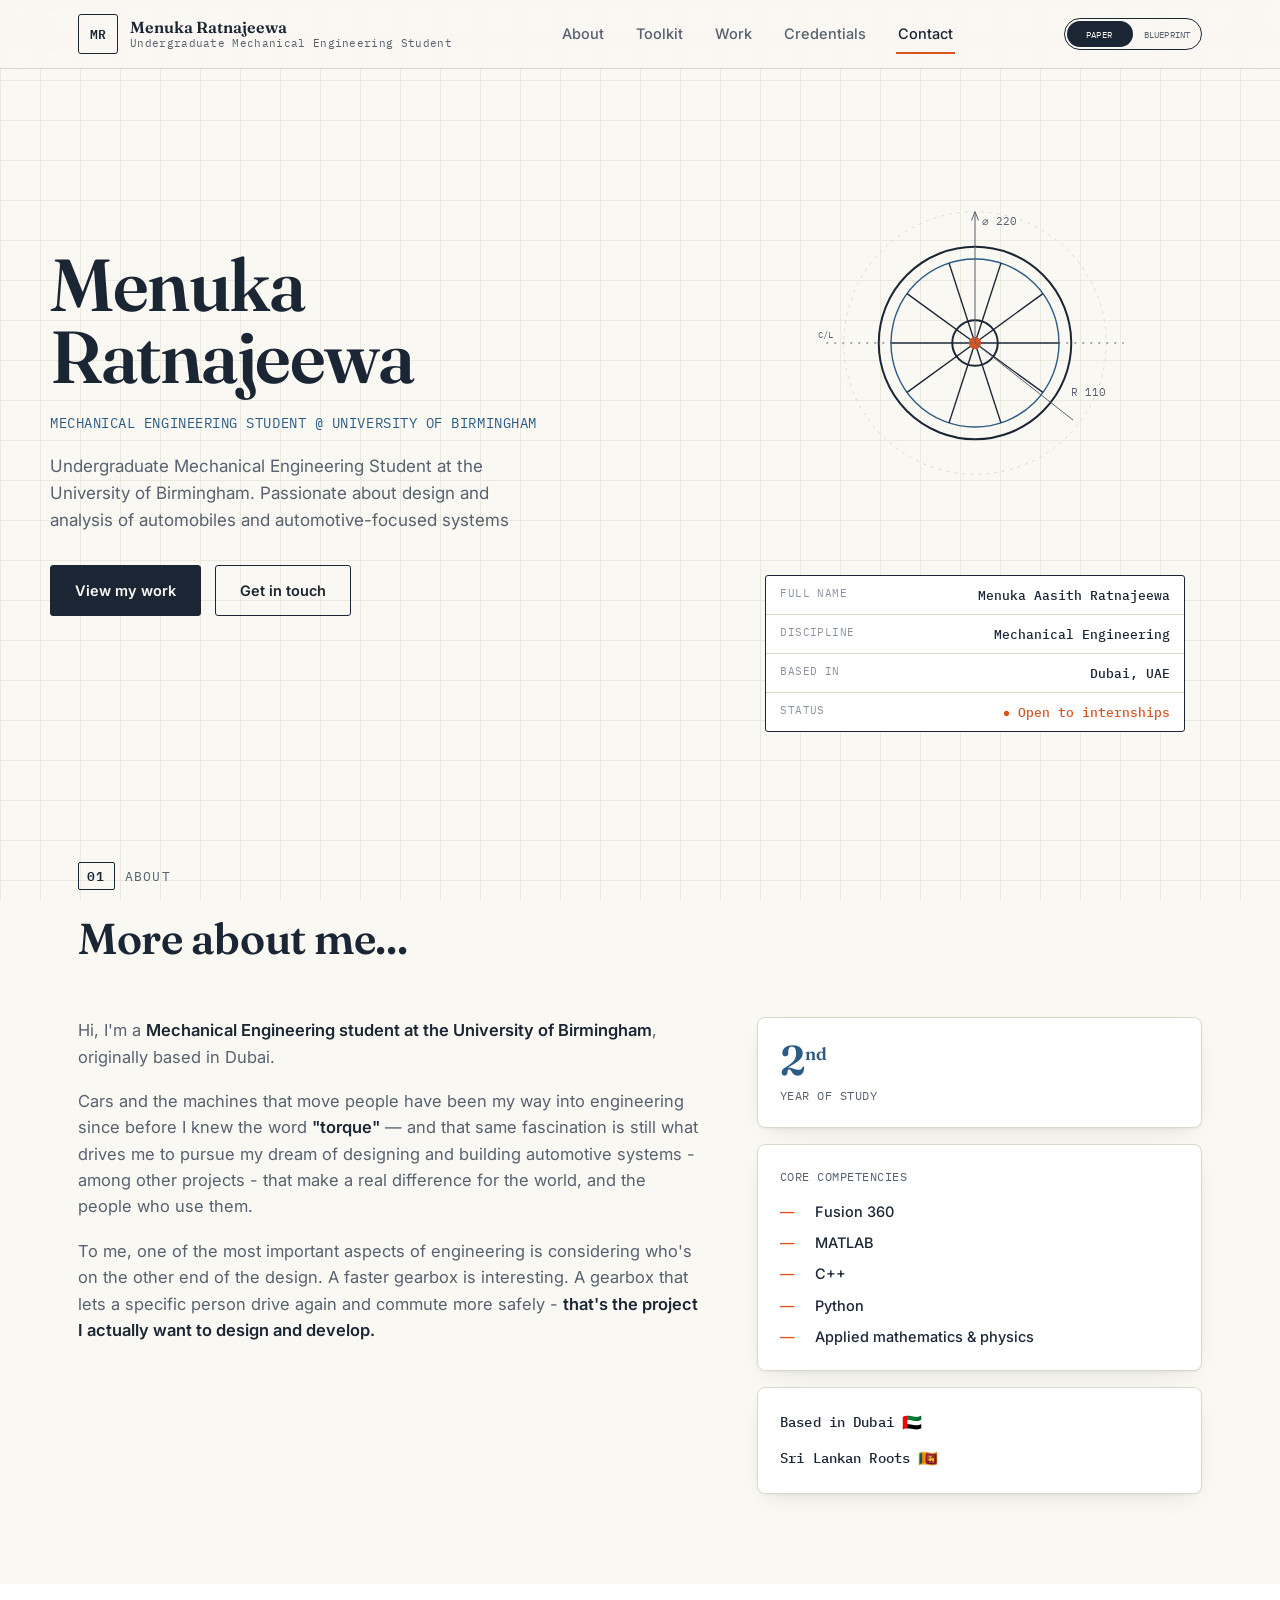
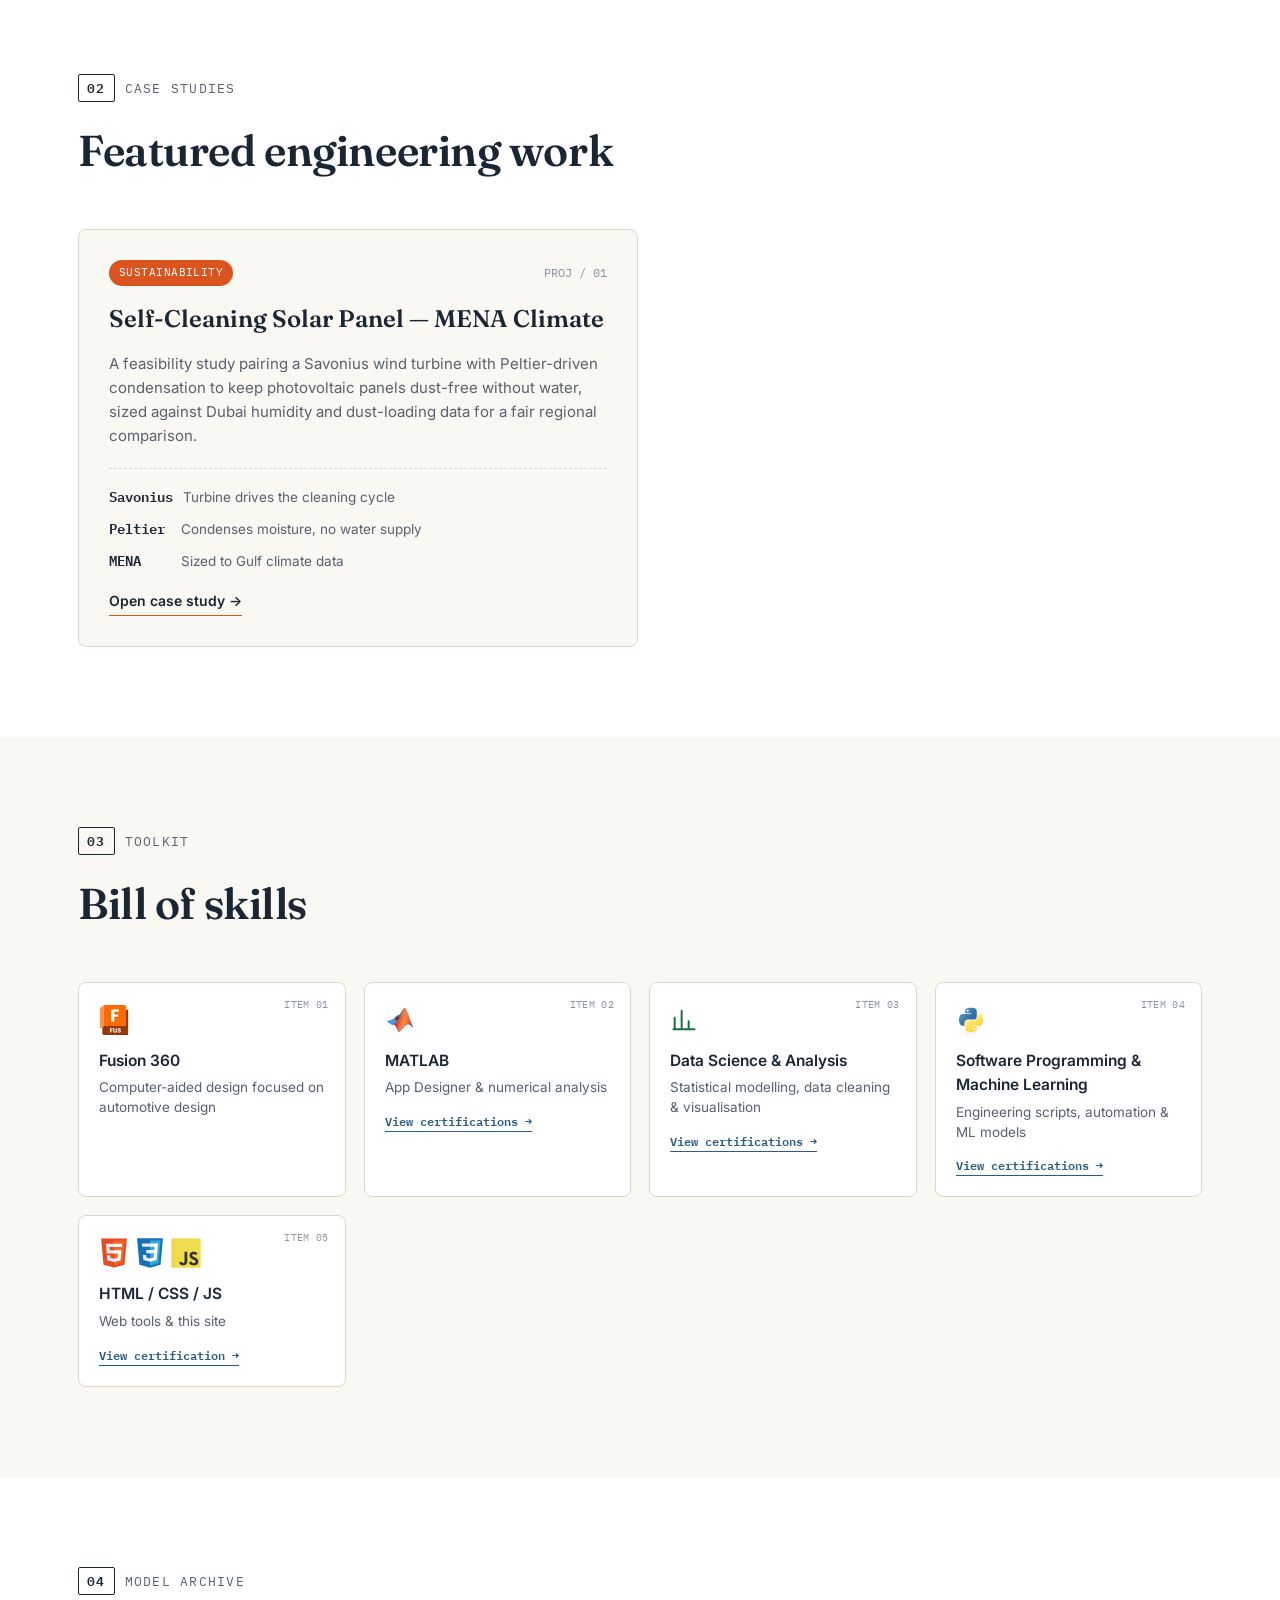
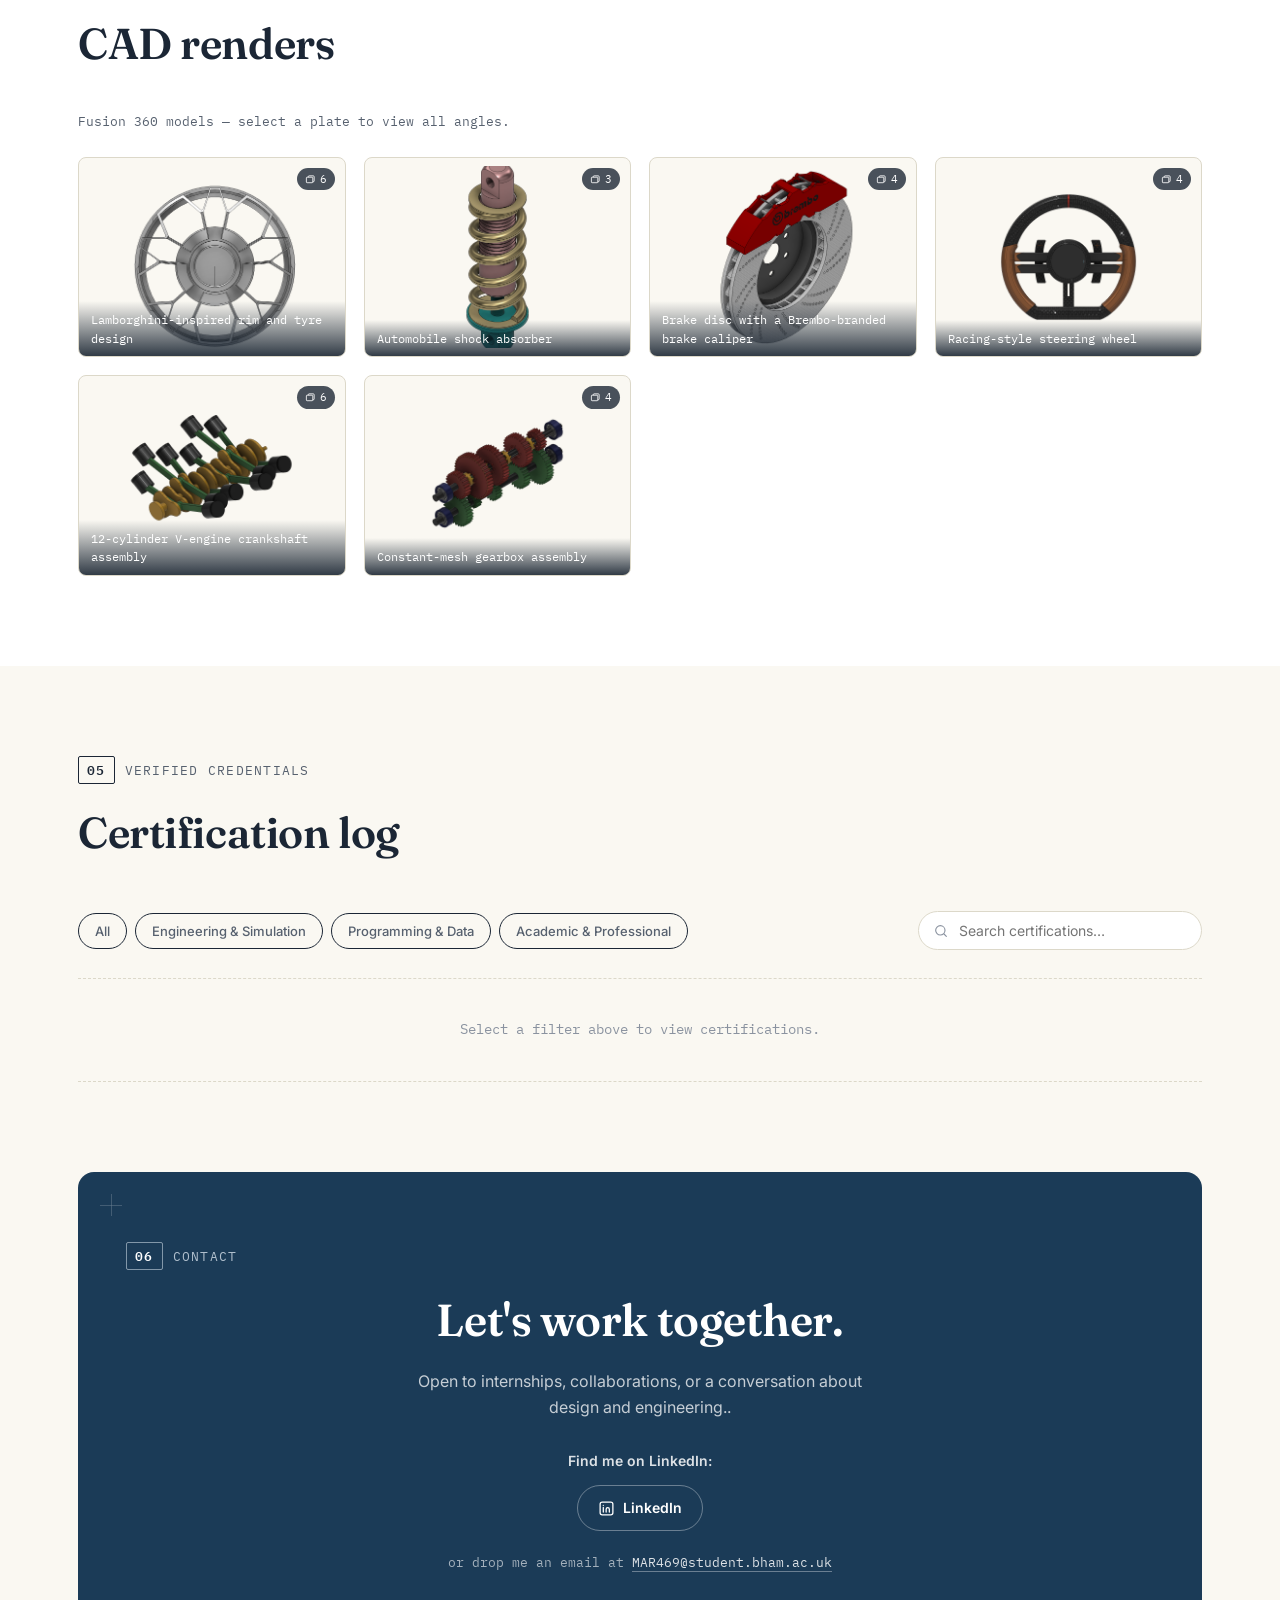
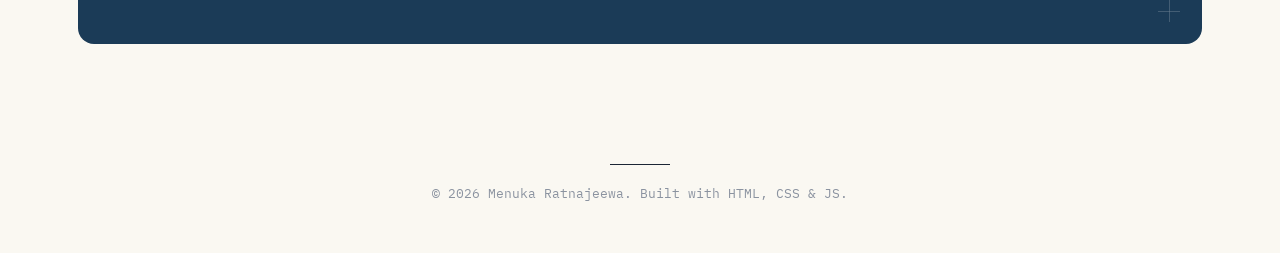
==== commit 6ee4d8dd: "Add files via upload" ====
--- a/index.html
+++ b/index.html
@@ -56,9 +56,7 @@
       <div class="hero__copy">
         <h1 class="hero__name">Menuka<br>Ratnajeewa</h1>
         <p class="hero__role">Mechanical Engineering Student @ University of Birmingham</p>
-        <p class="hero__sub">I design mechanisms that hold up under load and under scrutiny — from automotive
-          drivetrains to assistive hardware for riders with limited mobility. Second-year, Dubai-based,
-          Sri Lankan roots, currently chasing a career in automotive systems.</p>
+        <p class="hero__sub">Undergraduate Mechanical Engineering Student at the University of Birmingham. Passionate about design and analysis of automobiles and automotive-focused systems</p>
         <div class="hero__cta">
           <a href="#projects" class="btn btn--primary">View my work</a>
           <a href="#contact" class="btn btn--ghost">Get in touch</a>
@@ -115,21 +113,25 @@
   <section class="section" id="about">
     <div class="section__head">
       <p class="eyebrow"><span class="eyebrow__index">01</span>About</p>
-      <h2 class="section__title">Notes &amp; specification</h2>
+      <h2 class="section__title">More about me...</h2>
     </div>
 
     <div class="about__grid">
       <div class="about__text reveal">
-        <p>I'm a second-year Mechanical Engineering student at the University of Birmingham, working toward
-          a career in <strong>automotive systems</strong> — the parts of a vehicle where mechanics, control,
-          and the driver actually meet.</p>
-        <p>My interest in <strong>human-centred and assistive design</strong> started outside the classroom,
-          watching people navigate everyday spaces with limited mobility and realising how much of that
-          difficulty comes down to solvable engineering problems — gear ratios, load paths, tolerances —
-          rather than anything unfixable. That's the thread running through the work below.</p>
-        <p>Alongside my degree I've picked up aviation-sector training experience and spend a lot of spare
-          time in CAD — mostly Fusion 360 — treating each model as both a design exercise and a way to get
-          better at explaining engineering decisions clearly, not just making them.</p>
+        <p>Hi, I'm a <strong>Mechanical Engineering student at the University of Birmingham</strong>, originally based in Dubai.</p>
+
+
+        <p>Cars and the machines that move people have been my way into engineering since before I knew the word
+          <strong>"torque"</strong> — and that same fascination is still what drives me to pursue my dream of designing and
+          building automotive systems - among other projects - that make a real difference for the world, and the people
+          who use them.</p>
+
+
+        <p>To me, one of the most important aspects of engineering is considering who's on the other end of the design.
+          A faster gearbox is interesting. A gearbox that lets a specific person drive again and commute more
+          safely - <strong>that's the project I actually want to design and develop.</strong></p>
+          
+
       </div>
 
       <div class="about__specs reveal">
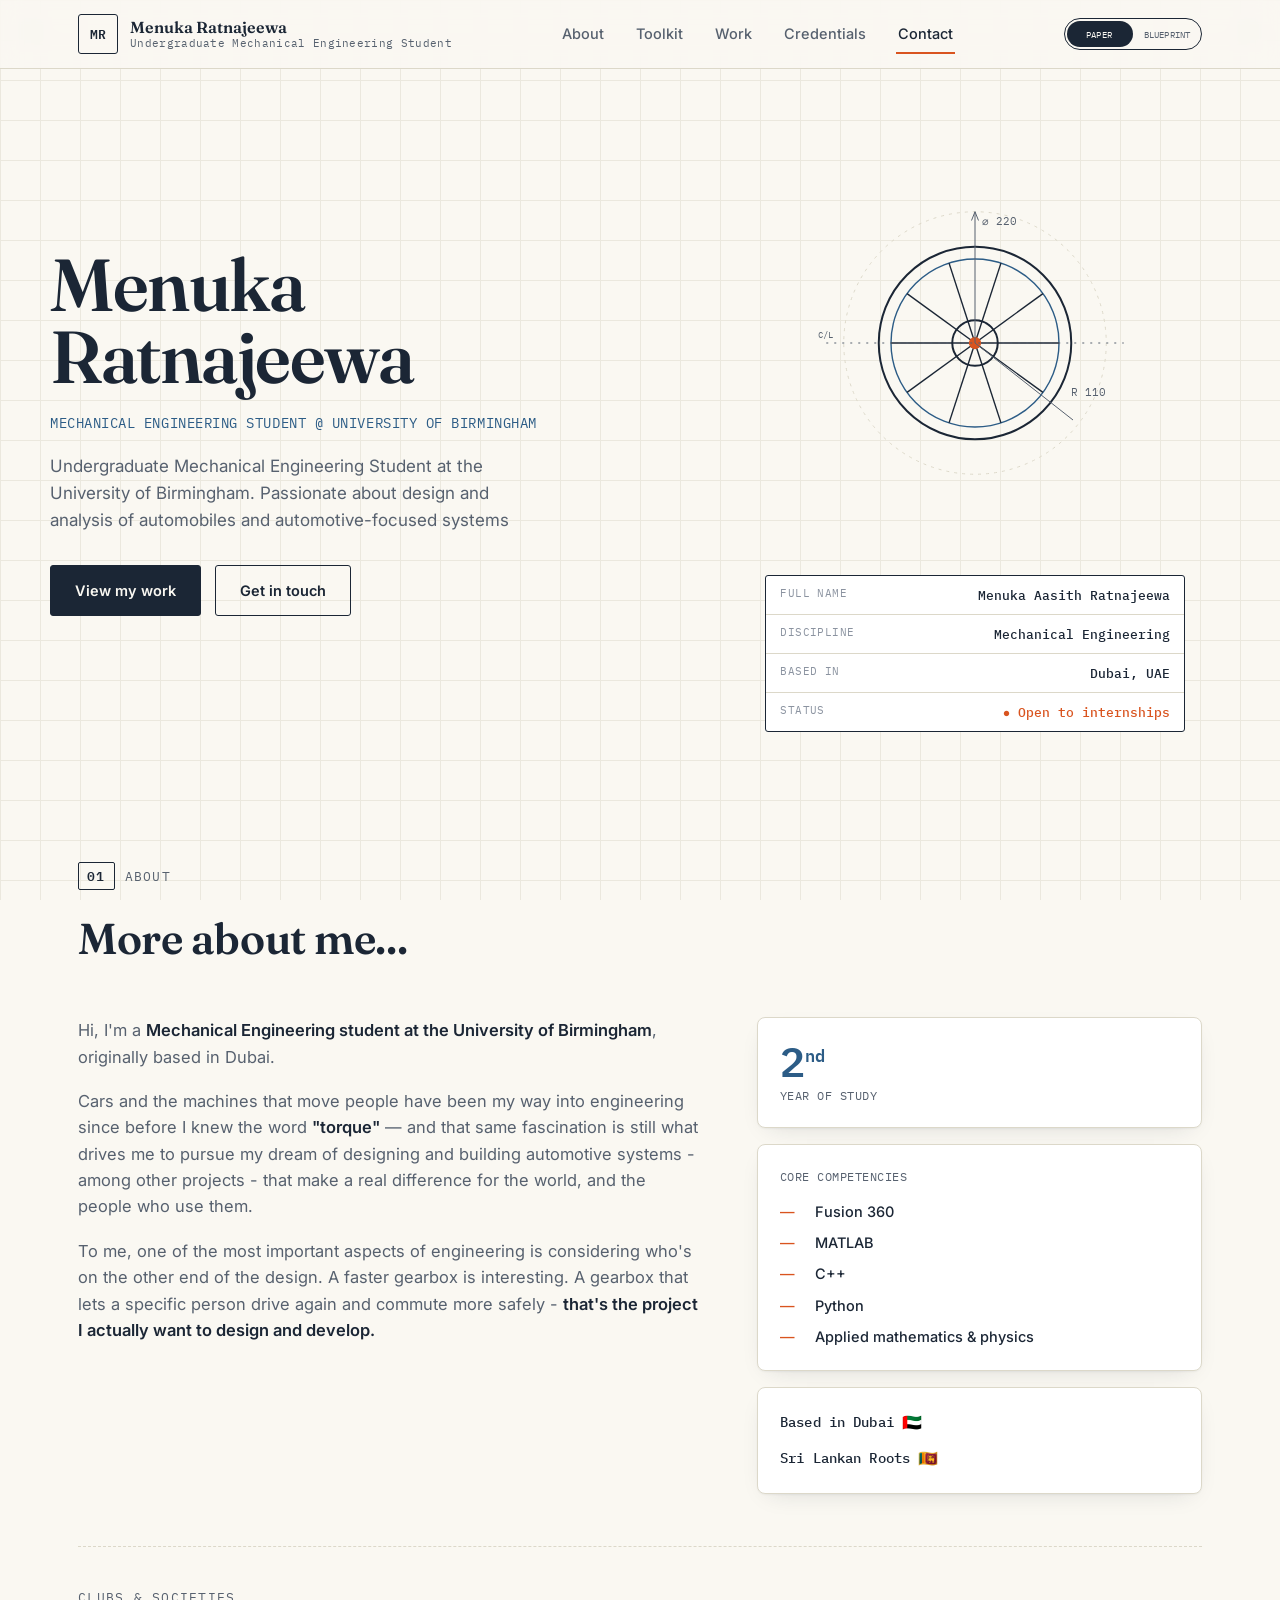
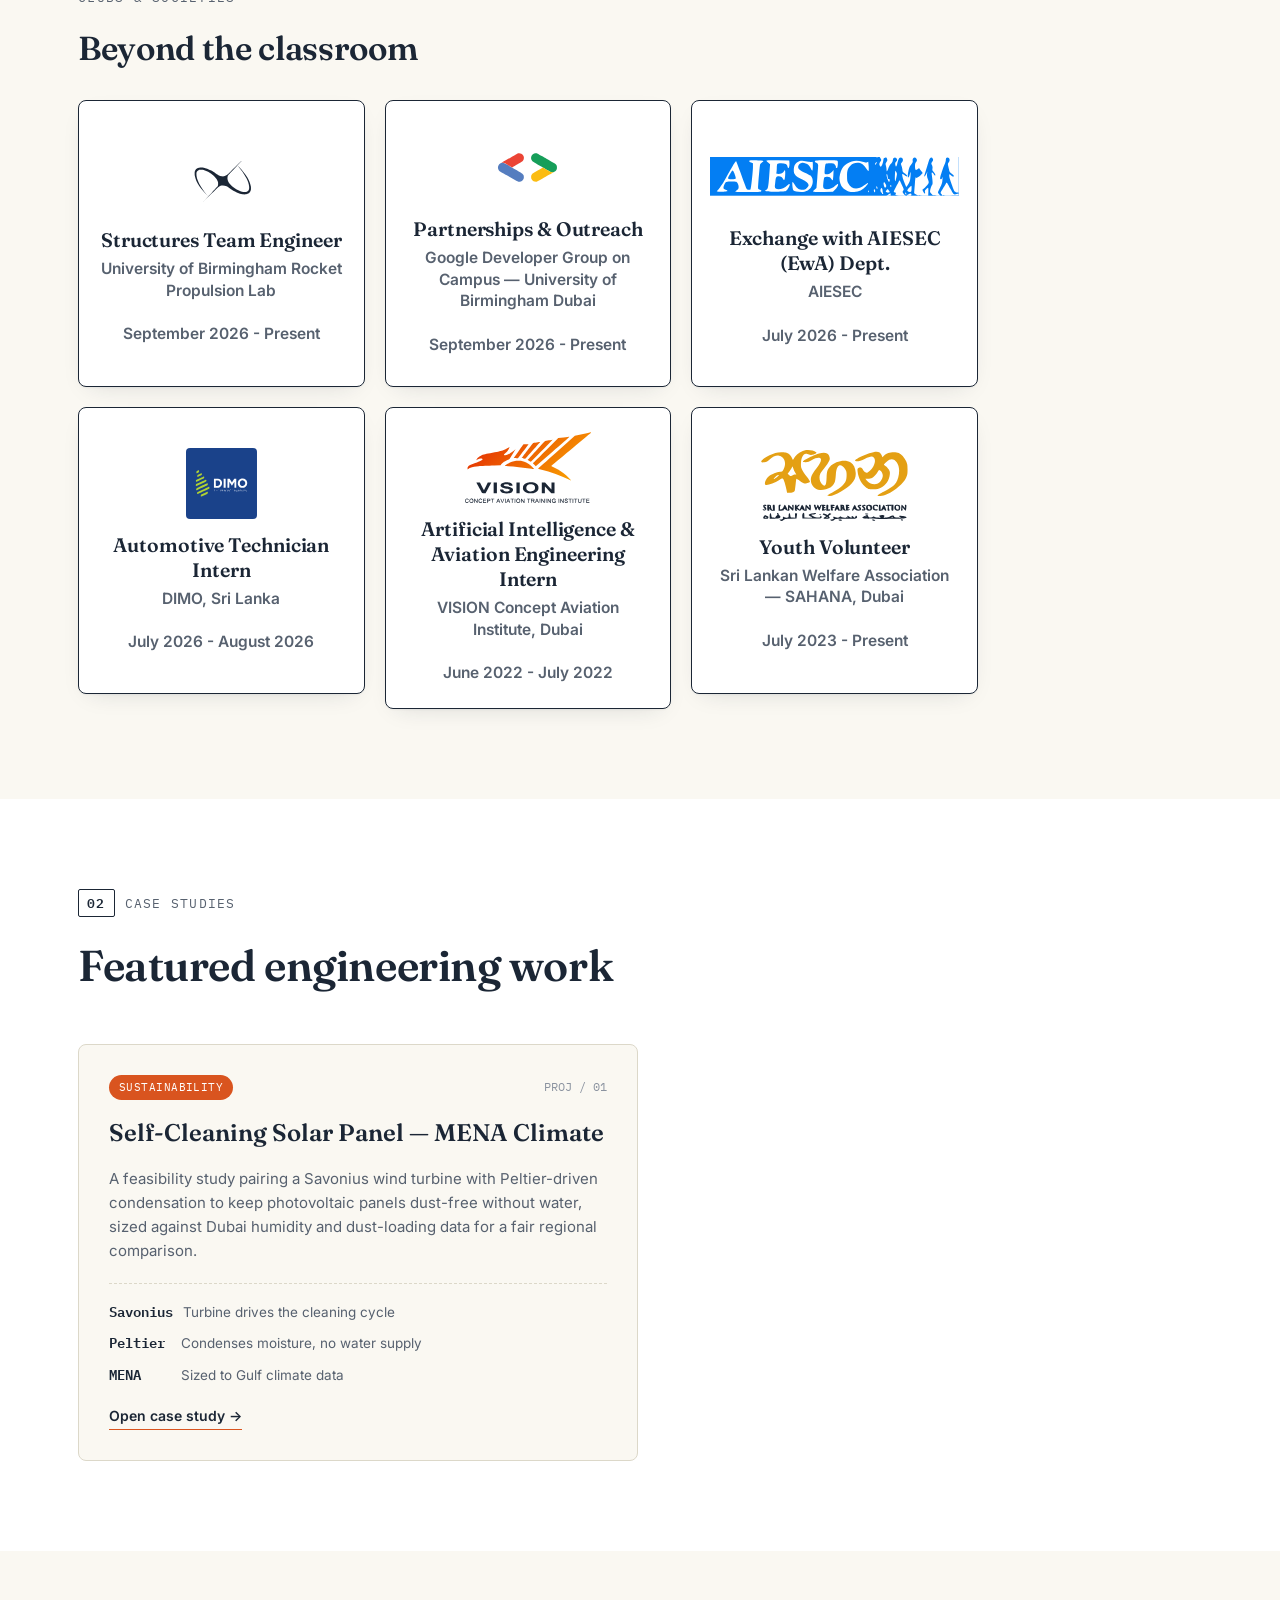
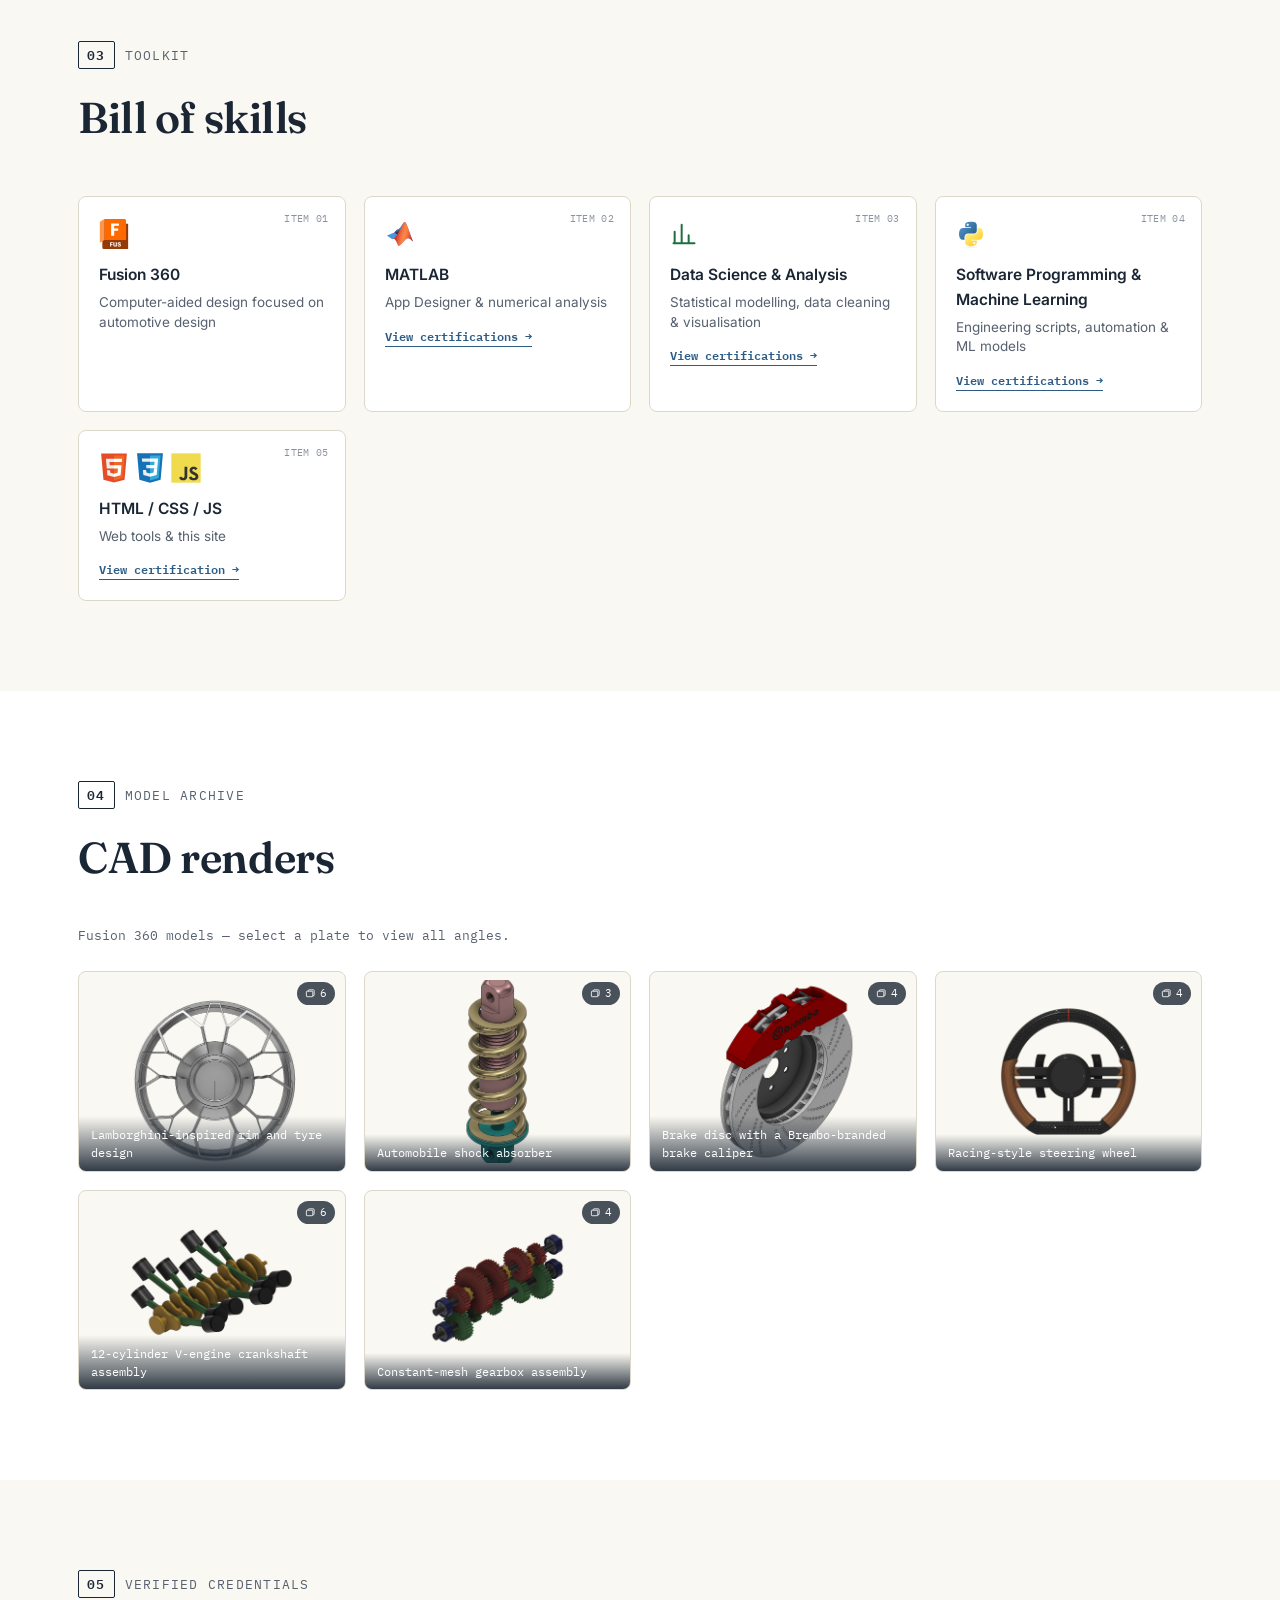
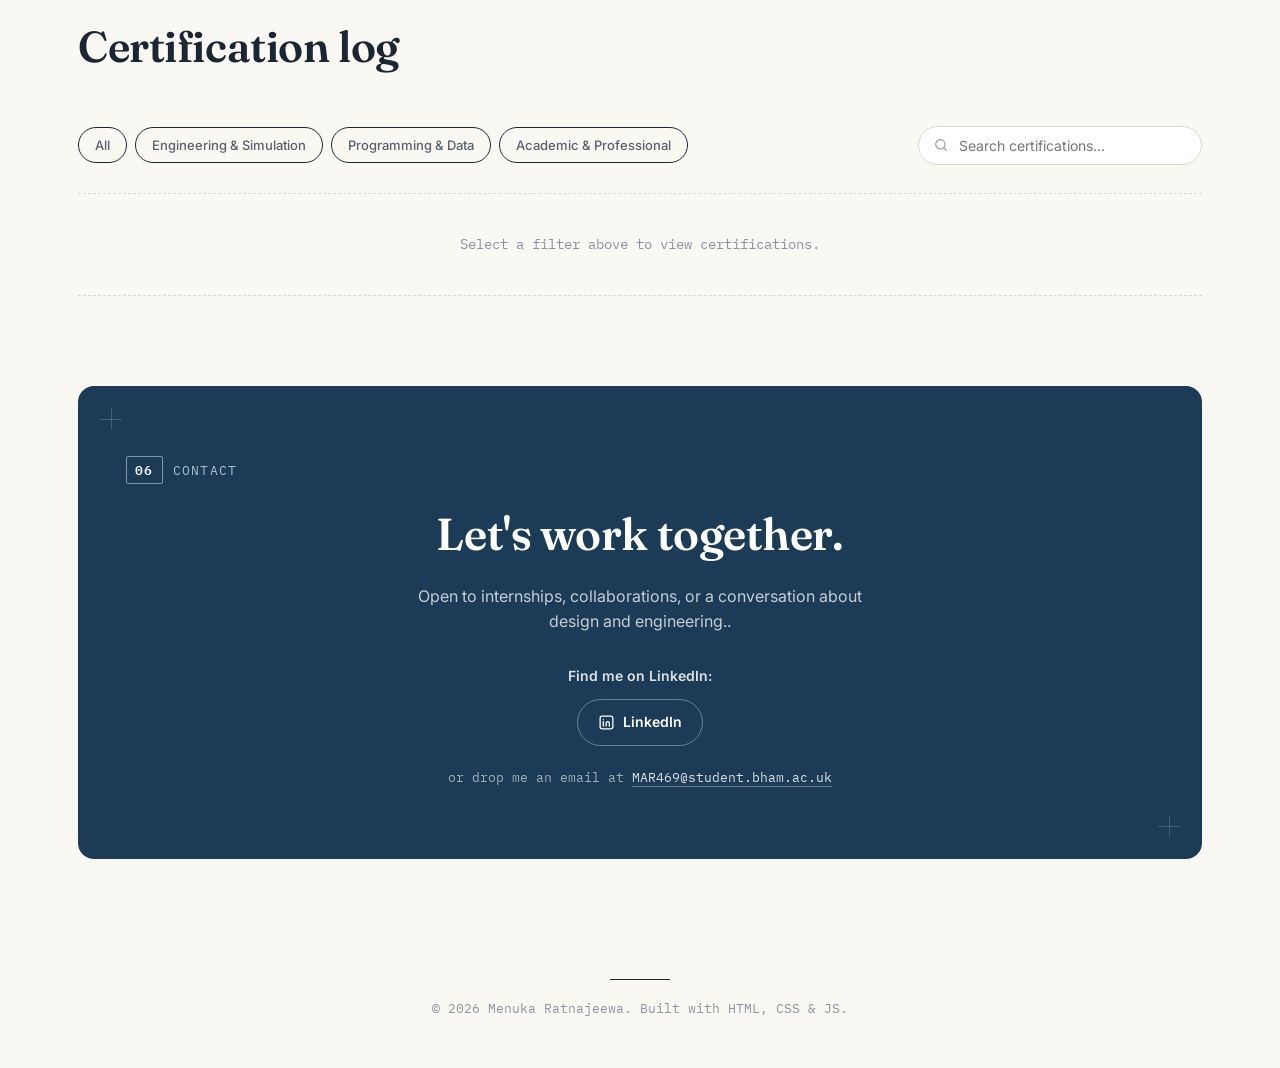
==== commit 8cb1210d: "Add files via upload" ====
--- a/index.html
+++ b/index.html
@@ -155,6 +155,545 @@
         </div>
       </div>
     </div>
+
+    <div class="involvement reveal">
+      <div class="involvement__head">
+        <p class="eyebrow">Clubs &amp; societies</p>
+        <h3 class="section__title involvement__title">Beyond the classroom</h3>
+      </div>
+      <div class="involvement__grid">
+        <div class="involvement__item">
+          <span class="involvement__icon involvement__icon--rpl">
+            <svg viewBox="0 0 918 798" xmlns="http://www.w3.org/2000/svg" aria-hidden="true"><g transform="translate(0,798) scale(0.1,-0.1)"><path d="M6664 5837 c-459 -460 -1110 -1103 -1273 -1255 -90 -84 -197 -176
+-238 -204 -199 -134 -381 -179 -581 -144 -113 20 -236 65 -356 130 -49 27
+-166 101 -260 165 -344 232 -408 273 -548 347 -313 166 -636 294 -846 334
+-140 27 -271 34 -389 20 -205 -22 -352 -81 -462 -185 -76 -72 -117 -140 -153
+-255 -20 -66 -23 -94 -23 -245 0 -138 5 -190 23 -277 73 -342 202 -663 386
+-963 126 -203 311 -453 505 -680 144 -168 343 -384 457 -495 l107 -105 -118
+145 c-350 432 -654 876 -847 1240 -138 260 -239 533 -284 768 -21 107 -26 170
+-27 287 -1 128 2 160 21 214 42 128 127 215 257 263 52 20 79 23 210 23 176 0
+249 -13 465 -85 480 -158 987 -511 1260 -878 91 -122 172 -277 201 -388 17
+-62 22 -107 21 -209 0 -100 -5 -148 -21 -209 -23 -88 -14 -75 -240 -316 -80
+-86 -175 -187 -210 -225 -35 -39 -132 -142 -216 -230 -83 -88 -223 -236 -310
+-330 -87 -93 -258 -276 -379 -405 -121 -129 -240 -257 -265 -285 -25 -27 161
+155 414 406 980 970 1167 1150 1280 1231 87 63 229 131 318 153 40 9 108 16
+165 16 132 0 262 -34 412 -108 68 -34 227 -132 389 -241 151 -101 302 -201
+336 -222 79 -48 370 -195 495 -250 198 -88 393 -149 555 -175 127 -21 319 -19
+430 4 113 23 225 66 298 115 106 71 184 183 222 321 9 33 19 116 22 185 4 91
+1 155 -11 235 -51 330 -188 700 -373 1008 -140 235 -329 492 -557 757 -187
+217 -473 522 -509 542 -11 5 15 -30 55 -79 189 -225 433 -553 593 -797 135
+-205 223 -354 310 -527 175 -345 260 -617 287 -921 15 -166 2 -264 -47 -365
+-60 -121 -162 -191 -319 -220 -243 -43 -656 69 -1037 282 -135 75 -292 180
+-409 273 -128 101 -321 297 -403 407 -37 50 -92 140 -122 200 -92 183 -121
+350 -91 522 9 50 24 112 33 137 18 45 65 98 403 456 81 85 286 304 456 486
+170 181 404 431 520 555 199 211 270 290 262 289 -1 -1 -111 -110 -244 -243z" fill="currentColor"/></g></svg>
+          </span>
+          <span class="involvement__body">
+            <span class="involvement__role">Structures Team Engineer</span>
+            <span class="involvement__org">University of Birmingham Rocket Propulsion Lab <br><br>September 2026 - Present</span>
+          </span>
+        </div>
+
+        <div class="involvement__item">
+          <span class="involvement__icon involvement__icon--gdg">
+            <svg viewBox="0 0 447 447" xmlns="http://www.w3.org/2000/svg" aria-hidden="true"><g transform="translate(0,447) scale(0.1,-0.1)"><path d="M2709 3129 c-26 -4 -64 -15 -85 -25 -58 -28 -120 -96 -144 -162 -30
+-78 -24 -169 15 -240 15 -28 39 -62 54 -76 14 -14 64 -47 111 -74 47 -27 130
+-75 185 -107 55 -32 156 -90 225 -130 69 -40 202 -116 295 -170 290 -168 319
+-183 368 -196 104 -26 230 18 298 104 21 26 43 65 49 85 14 51 12 159 -4 204
+-25 71 -70 112 -208 194 -174 101 -262 153 -438 254 -80 45 -197 113 -260 150
+-155 90 -259 150 -292 167 -39 20 -115 30 -169 22z" fill="#169E59"/><path d="M584 2519 c-53 -15 -127 -71 -161 -122 -70 -105 -65 -242 13 -345 30
+-38 73 -67 259 -174 72 -41 191 -110 265 -153 145 -84 324 -187 514 -296 65
+-37 134 -73 154 -80 45 -15 124 -15 179 0 59 16 133 78 168 142 27 48 30 63
+30 139 0 71 -4 93 -25 134 -14 27 -44 65 -66 85 -38 32 -272 171 -913 538
+-118 68 -231 128 -250 133 -43 12 -125 12 -167 -1z" fill="#557DBF"/><path d="M3130 2191 c-185 -108 -347 -201 -447 -258 -115 -65 -157 -103 -195
+-176 -18 -34 -23 -58 -23 -127 0 -77 3 -90 31 -140 35 -63 109 -125 168 -141
+51 -14 138 -13 182 1 20 7 73 34 118 60 87 50 294 171 441 255 50 29 144 84
+210 122 66 38 152 87 190 109 l70 39 -91 6 -90 5 -225 131 c-226 131 -265 153
+-271 152 -2 0 -32 -17 -68 -38z" fill="#FBBC12"/><path d="M1690 3133 c-55 -7 -104 -26 -187 -75 -238 -139 -375 -218 -668 -386
+-77 -44 -162 -94 -190 -111 l-50 -31 45 5 c25 4 67 1 93 -5 28 -6 119 -51 215
+-107 92 -53 201 -116 243 -140 l76 -43 49 26 c27 15 96 55 154 89 58 34 155
+90 215 125 200 115 224 131 250 162 45 53 68 109 72 178 4 50 0 78 -17 122
+-24 65 -85 134 -143 161 -41 20 -117 34 -157 30z" fill="#EB4435"/></g></svg>
+          </span>
+          <span class="involvement__body">
+            <span class="involvement__role">Partnerships &amp; Outreach</span>
+            <span class="involvement__org">Google Developer Group on Campus — University of Birmingham Dubai<br><br>September 2026 - Present</span>
+          </span>
+        </div>
+
+        <div class="involvement__item">
+          <span class="involvement__icon involvement__icon--aiesec">
+            <svg viewBox="0 0 469 73" xmlns="http://www.w3.org/2000/svg" aria-hidden="true">
+<rect x="0" y="0" width="469" height="73" fill="#037EF3"/>
+<g transform="translate(0,73) scale(0.1,-0.1)"><path d="M3138 723 c6 -2 18 -2 25 0 6 3 1 5 -13 5 -14 0 -19 -2 -12 -5z
+M3218 701 c16 -29 16 -31 -6 -60 -16 -21 -21 -38 -16 -55 3 -14 11 -30 18 -35
+9 -8 17 -1 30 27 10 20 21 60 25 87 5 45 9 50 33 53 23 3 30 -2 38 -24 9 -23
+7 -33 -11 -58 -20 -27 -21 -34 -11 -73 7 -24 12 -57 12 -73 0 -17 4 -30 8 -30
+5 0 16 25 26 56 11 35 30 68 49 85 22 20 32 40 36 71 5 36 10 44 30 46 25 4
+51 -19 51 -45 0 -7 -9 -22 -21 -34 -16 -16 -20 -28 -14 -55 3 -19 10 -34 15
+-34 5 0 14 19 20 43 23 98 34 122 58 125 51 7 70 -50 30 -90 -21 -21 -21 -22
+-5 -69 9 -25 17 -61 17 -78 0 -25 8 -36 39 -57 22 -14 42 -32 45 -40 10 -26
+-16 -26 -43 0 -15 14 -32 26 -39 26 -20 0 2 -92 45 -190 l24 -55 20 25 c42 54
+56 95 61 178 3 45 3 80 1 78 -3 -2 -10 -26 -17 -52 -13 -51 -36 -72 -36 -32 0
+47 21 152 37 182 9 17 26 44 39 59 18 21 22 35 17 57 -10 54 41 82 71 39 16
+-23 12 -43 -13 -72 -10 -12 -15 -37 -15 -73 1 -31 6 -60 11 -65 6 -6 19 -2 37
+12 16 13 31 18 34 12 4 -5 20 -26 36 -46 l28 -37 -27 -31 c-28 -35 -95 -76
+-95 -59 0 5 -4 10 -9 10 -5 0 -12 -44 -15 -97 -3 -54 -9 -124 -12 -156 -6 -57
+-6 -57 25 -70 17 -7 28 -16 24 -20 -3 -4 43 -7 103 -7 l110 0 3 75 c1 41 -1
+75 -6 75 -4 0 -21 -12 -36 -26 -23 -21 -27 -31 -22 -55 9 -41 -11 -37 -32 6
+l-17 36 51 44 c27 24 56 57 62 73 10 24 9 37 -9 83 -16 39 -20 66 -16 99 l6
+45 -19 -41 c-18 -39 -41 -66 -41 -47 0 4 16 60 36 123 20 63 41 133 48 156 20
+74 56 96 78 49 10 -22 8 -30 -11 -55 -20 -29 -21 -31 -5 -61 10 -21 14 -43 10
+-65 -6 -27 -2 -38 24 -67 29 -34 40 -67 21 -67 -6 0 -16 12 -23 27 -7 14 -19
+29 -27 31 -12 4 -13 -5 -7 -49 19 -144 19 -169 3 -187 -15 -17 -36 -88 -37
+-124 0 -10 13 -31 30 -48 27 -28 35 -30 99 -30 l70 0 -24 25 c-14 13 -25 30
+-25 37 0 7 18 49 40 93 35 67 42 92 45 155 2 44 1 61 -3 40 -4 -22 -14 -36
+-24 -38 -12 -2 -18 3 -18 14 0 28 61 215 86 265 12 25 22 59 22 76 -1 37 8 53
+31 53 42 0 55 -54 22 -96 -16 -20 -17 -30 -8 -66 5 -24 14 -60 19 -81 7 -27
+19 -44 48 -63 40 -27 53 -54 26 -54 -8 0 -28 12 -43 26 -27 26 -28 26 -31 5
+-2 -12 3 -43 11 -69 41 -129 79 -227 94 -244 9 -10 29 -18 45 -18 l28 0 0 335
+0 335 -745 0 -744 0 17 -29z M747 664 c-14 -14 -6 -24 28 -38 l35 -15 0 -73
+c-1 -88 -34 -399 -44 -416 -4 -7 -20 -12 -36 -12 -19 0 -33 7 -40 21 -6 11
+-51 131 -100 266 -48 135 -92 249 -97 254 -9 9 -35 -33 -204 -336 -50 -89
+-101 -167 -126 -191 -40 -40 -42 -42 -20 -47 34 -9 181 1 185 12 2 5 -13 15
+-32 22 -20 7 -38 21 -41 30 -7 20 18 85 42 111 13 15 32 18 99 18 45 0 90 -3
+99 -6 22 -9 45 -57 45 -96 0 -37 -6 -48 -34 -64 -11 -6 -22 -16 -24 -22 -3 -9
+54 -12 226 -12 127 0 237 3 246 6 26 10 18 31 -13 37 -16 3 -30 14 -33 24 -5
+18 27 410 37 450 3 12 19 30 35 40 17 9 29 22 27 28 -4 11 -249 20 -260 9z
+m-277 -272 c12 -31 19 -61 16 -69 -4 -9 -26 -13 -76 -13 -83 0 -85 5 -38 89
+46 83 50 86 65 65 7 -10 22 -42 33 -72z M1066 663 c-4 -4 10 -21 30 -38 l37
+-32 -16 -218 c-17 -227 -24 -256 -67 -270 -12 -4 -19 -12 -17 -18 6 -18 363
+-18 398 0 30 14 81 106 72 129 -4 12 -14 8 -42 -20 -46 -45 -114 -75 -168 -76
+-56 0 -75 20 -69 74 3 22 8 67 11 99 8 70 27 86 86 68 27 -8 44 -21 55 -43 12
+-23 18 -28 27 -19 15 15 23 181 9 181 -6 0 -14 -9 -17 -20 -9 -28 -56 -50
+-106 -50 -41 0 -41 0 -35 31 3 17 6 57 6 88 0 31 4 62 9 70 7 10 29 15 74 15
+76 0 114 -20 119 -61 2 -14 8 -28 15 -30 15 -5 26 48 21 102 l-3 40 -211 3
+c-115 1 -214 -1 -218 -5z M1981 656 c-9 -11 -4 -18 24 -35 29 -17 35 -26 35
+-53 0 -18 -7 -121 -16 -228 l-16 -195 -36 -32 c-30 -26 -34 -33 -20 -38 9 -4
+95 -5 191 -3 l176 3 37 35 c39 37 69 94 58 111 -4 7 -23 -6 -48 -30 -50 -48
+-100 -71 -160 -71 -66 0 -78 17 -70 98 3 37 9 83 13 102 6 33 9 35 53 38 48 3
+67 -8 94 -54 7 -10 15 -16 19 -12 4 4 9 49 12 100 l4 93 -28 -33 c-30 -35 -90
+-57 -124 -47 -20 7 -21 12 -14 98 4 51 12 95 19 99 6 4 42 8 79 8 59 0 71 -3
+92 -24 14 -14 22 -31 19 -39 -6 -15 13 -34 23 -23 12 12 20 101 12 124 -8 22
+-10 22 -213 22 -161 0 -206 -3 -215 -14z M1656 637 c-21 -12 -47 -38 -57 -57
+-23 -42 -25 -129 -5 -168 22 -42 54 -66 139 -102 80 -34 127 -75 127 -112 0
+-11 -15 -35 -34 -54 -29 -29 -41 -34 -82 -34 -31 0 -61 7 -81 20 -18 11 -47
+44 -64 75 -17 30 -36 55 -41 55 -14 0 -2 -138 13 -157 17 -20 77 -33 150 -33
+50 0 77 6 110 23 24 13 57 42 73 64 49 70 45 172 -8 222 -12 12 -61 37 -107
+56 -99 41 -134 74 -125 119 8 38 23 54 62 65 37 11 95 -7 131 -41 14 -12 34
+-42 44 -66 10 -24 23 -40 29 -37 5 3 10 42 10 87 0 78 -1 80 -22 75 -12 -3
+-52 1 -90 8 -38 8 -84 15 -101 15 -18 0 -50 -10 -71 -23z M2673 645 c-64 -19
+-127 -60 -158 -101 -36 -46 -63 -119 -71 -187 -9 -73 16 -156 61 -206 20 -21
+59 -49 87 -61 43 -19 65 -22 128 -18 92 6 157 36 218 102 38 42 52 66 36 66
+-3 0 -33 -20 -65 -44 -128 -96 -239 -81 -305 44 -15 27 -19 56 -19 130 0 102
+11 137 64 193 38 42 74 57 134 57 69 0 109 -26 160 -103 21 -31 42 -55 47 -52
+4 3 6 42 3 88 -3 45 -7 83 -8 85 -2 2 -12 -2 -22 -8 -15 -10 -33 -8 -87 9 -77
+24 -141 26 -203 6z M3126 621 c-10 -11 -16 -26 -14 -33 3 -8 11 -2 23 15 21
+33 15 45 -9 18z M3488 394 c-3 -42 -2 -90 1 -107 6 -28 9 -22 25 50 16 77 16
+83 1 107 -10 14 -18 26 -20 26 -1 0 -5 -34 -7 -76z M3330 388 c0 -14 10 -52
+22 -83 14 -38 24 -52 29 -43 5 7 9 23 9 34 0 15 -6 21 -17 20 -14 -1 -19 8
+-21 39 -4 46 -22 73 -22 33z M3552 248 c-12 -24 -38 -72 -57 -107 -19 -36 -32
+-68 -29 -73 3 -4 14 -8 25 -8 20 0 26 -15 9 -25 -6 -4 -5 -12 4 -21 10 -10 39
+-14 102 -14 l87 0 -26 20 c-35 28 -43 57 -22 80 15 17 14 23 -26 104 -23 47
+-42 86 -43 86 -1 0 -12 -19 -24 -42z M3275 240 c-7 -21 14 -90 27 -90 4 0 12
+9 18 19 8 15 5 28 -11 55 -12 20 -22 36 -24 36 -2 0 -7 -9 -10 -20z M4445 219
+c-10 -19 -35 -60 -56 -91 -22 -31 -39 -63 -39 -71 0 -8 7 -20 15 -27 8 -7 12
+-16 9 -21 -3 -5 65 -9 155 -9 157 0 161 0 161 21 0 17 -4 20 -22 15 -75 -21
+-69 -25 -128 84 -77 144 -74 141 -95 99z M3400 186 c0 -8 5 -18 10 -21 6 -3
+10 3 10 14 0 12 -4 21 -10 21 -5 0 -10 -6 -10 -14z M3756 150 c-20 -22 -36
+-44 -36 -48 0 -16 25 -32 51 -32 26 0 27 2 31 60 1 33 0 60 -3 60 -4 0 -23
+-18 -43 -40z M3138 155 c2 -14 8 -25 13 -25 10 0 11 12 3 34 -10 25 -22 19
+-16 -9z M3221 131 c-14 -25 -5 -67 16 -75 8 -3 11 -10 8 -16 -3 -5 1 -10 10
+-10 13 0 15 5 10 18 -5 9 -9 32 -10 50 -2 44 -20 61 -34 33z M3090 103 c0 -10
+4 -24 9 -31 7 -11 9 -11 14 2 7 19 -1 46 -14 46 -5 0 -9 -8 -9 -17z M3326 98
+c-8 -12 -13 -25 -10 -30 7 -10 74 -11 74 0 0 12 -30 52 -40 52 -5 0 -16 -10
+-24 -22z M2980 86 c0 -8 4 -17 8 -20 4 -2 8 4 8 15 0 10 -4 19 -8 19 -4 0 -8
+-6 -8 -14z M3682 43 c2 -9 8 -18 15 -20 7 -3 9 3 6 16 -6 25 -26 28 -21 4z
+M3360 20 l-35 -19 49 -1 c39 0 46 2 37 13 -6 8 -8 17 -4 20 12 13 -12 6 -47
+-13z M3738 24 c-16 -8 -28 -17 -28 -19 0 -3 20 -5 45 -5 38 0 45 3 45 20 0 24
+-23 26 -62 4z" fill="#ffffff"/></g>
+</svg>
+          </span>
+          <span class="involvement__body">
+            <span class="involvement__role">Exchange with AIESEC (EwA) Dept.</span>
+            <span class="involvement__org">AIESEC<br><br>July 2026 - Present</span>
+          </span>
+        </div>
+
+        <div class="involvement__item">
+          <span class="involvement__icon involvement__icon--dimo">
+            <svg viewBox="0 0 315 315" xmlns="http://www.w3.org/2000/svg" aria-hidden="true">
+<rect x="0" y="0" width="315" height="315" rx="18" fill="#1A428A"/>
+<g transform="translate(0,315) scale(0.1,-0.1)">
+<path d="M510 2137 c-42 -21 -45 -25 -48 -65 -2 -25 1 -42 8 -42 6 0 33 11 60
+25 47 24 50 27 50 65 0 46 -6 48 -70 17z M650 2014 c-14 -7 -53 -26 -87 -41
+-61 -27 -63 -29 -63 -65 0 -20 4 -39 8 -42 10 -6 162 61 185 82 12 10 17 27
+15 46 -3 35 -21 41 -58 20z M685 1841 c-55 -26 -133 -63 -172 -81 -72 -33 -73
+-34 -73 -72 0 -28 4 -38 16 -38 9 0 53 18 97 39 45 22 114 54 152 71 39 18 78
+39 88 47 20 19 24 83 5 83 -7 -1 -58 -22 -113 -49z M850 1730 c-19 -11 -62
+-31 -95 -46 -33 -15 -111 -51 -174 -80 -62 -30 -117 -54 -122 -54 -4 0 -11 -5
+-15 -12 -12 -18 -11 -77 1 -81 5 -2 58 19 116 47 58 28 126 60 150 70 121 53
+189 89 189 101 0 7 2 19 5 27 3 7 0 21 -7 30 -12 16 -15 16 -48 -2z M859 1547
+c-82 -40 -147 -71 -320 -151 -42 -20 -80 -43 -83 -52 -8 -22 -8 -62 2 -67 4
+-3 34 8 67 23 33 15 90 42 128 59 37 17 97 45 135 62 37 17 91 42 119 55 37
+17 55 32 59 48 7 30 2 59 -11 62 -5 1 -49 -16 -96 -39z M990 1419 c-14 -8 -62
+-31 -350 -164 -69 -32 -131 -63 -138 -68 -17 -13 -10 -71 9 -75 9 -1 82 29
+162 68 81 38 149 70 151 70 2 0 51 23 110 50 l106 51 0 39 c0 32 -4 40 -17 39
+-10 0 -25 -4 -33 -10z M900 1189 c-19 -10 -78 -38 -130 -63 -53 -24 -101 -50
+-108 -59 -11 -13 -10 -62 1 -74 8 -7 289 125 299 140 4 7 8 27 8 45 0 38 -16
+41 -70 11z" fill="#B1D232"/>
+<path d="M2436 1785 c-115 -41 -171 -186 -113 -296 33 -61 92 -101 161 -107
+29 -2 71 1 91 8 21 7 55 28 76 47 28 26 44 51 55 91 14 47 15 64 4 110 -9 42
+-22 64 -55 98 -62 61 -137 79 -219 49z m132 -85 c35 -21 62 -72 62 -115 0 -35
+-24 -79 -56 -104 -50 -40 -139 -19 -169 39 -20 39 -19 105 2 141 19 32 65 58
+103 59 14 0 40 -9 58 -20z M1240 1590 l0 -200 107 0 c88 0 114 4 151 21 55 27
+93 84 100 149 7 71 -5 116 -41 157 -50 57 -95 73 -214 73 l-103 0 0 -200z
+m229 94 c76 -63 52 -189 -40 -214 -22 -6 -55 -10 -72 -8 l-32 3 -3 123 -3 122
+60 0 c49 0 65 -4 90 -26z M1670 1590 l0 -200 45 0 45 0 0 200 0 200 -45 0 -45
+0 0 -200z M1840 1590 l0 -200 40 0 39 0 3 132 3 132 56 -88 56 -88 56 87 57
+88 0 -132 0 -131 40 0 40 0 0 200 0 200 -44 0 -45 0 -52 -86 -51 -86 -52 86
+-51 85 -47 1 -48 0 0 -200z M1252 1293 c12 -3 18 -17 21 -46 l4 -42 1 42 c2
+30 7 43 20 46 9 2 -1 4 -23 4 -22 0 -32 -2 -23 -4z M1433 1293 c9 -2 25 -2 35
+0 9 3 1 5 -18 5 -19 0 -27 -2 -17 -5z M1531 1253 c1 -27 3 -40 6 -30 2 9 13
+17 23 17 10 0 21 4 24 9 3 4 -6 6 -19 3 -20 -3 -25 0 -25 17 0 23 19 28 38 9
+8 -8 12 -8 12 -1 0 12 -23 23 -46 23 -10 0 -14 -13 -13 -47z M1611 1253 c1
+-27 4 -38 6 -26 2 13 13 24 26 26 l22 4 -22 2 c-33 2 -29 29 5 34 25 4 25 4
+-5 6 -33 1 -33 1 -32 -46z M1691 1253 c1 -27 3 -40 6 -30 2 9 11 17 18 17 8 0
+19 -8 25 -17 11 -17 11 -17 6 1 -4 10 -1 25 5 33 9 10 9 17 2 24 -8 8 -11 6
+-10 -7 1 -13 -6 -20 -20 -22 -17 -3 -23 2 -23 17 0 11 8 22 18 24 13 4 11 5
+-5 6 -21 1 -23 -3 -22 -46z M1793 1293 c9 -2 23 -2 30 0 6 3 -1 5 -18 5 -16 0
+-22 -2 -12 -5z M1857 1293 c-10 -10 -8 -83 2 -83 5 0 7 9 4 19 -4 15 1 20 24
+24 l28 4 -27 2 c-17 0 -28 7 -28 15 0 8 12 17 28 19 l27 4 -26 2 c-14 0 -29
+-2 -32 -6z M1946 1284 c-21 -20 -20 -48 1 -65 15 -13 15 -12 2 9 -10 17 -11
+26 -3 40 7 9 21 17 32 16 12 0 19 3 16 8 -8 13 -31 9 -48 -8z M2033 1293 c9
+-2 25 -2 35 0 9 3 1 5 -18 5 -19 0 -27 -2 -17 -5z M2137 1293 c-4 -3 -6 -25
+-6 -47 1 -23 3 -33 6 -23 2 9 13 17 23 17 24 0 46 28 33 41 -8 8 -11 6 -10 -7
+1 -13 -6 -20 -20 -22 -17 -3 -23 2 -23 17 0 11 8 22 18 24 14 4 14 5 1 6 -9 0
+-19 -2 -22 -6z M2301 1253 c1 -27 3 -40 6 -30 2 9 11 17 18 17 8 0 19 -8 25
+-17 11 -17 11 -17 6 1 -4 10 -1 25 5 33 9 10 9 17 2 24 -8 8 -11 6 -10 -7 1
+-13 -6 -20 -20 -22 -17 -3 -23 2 -23 17 0 11 8 22 18 24 13 4 11 5 -5 6 -21 1
+-23 -3 -22 -46z M2393 1293 c12 -3 17 -16 19 -46 l1 -42 4 40 c3 22 10 43 16
+47 7 4 -4 7 -23 7 -19 -1 -27 -3 -17 -6z M2560 1283 c0 -12 3 -14 8 -7 4 7 18
+14 32 17 21 4 20 4 -7 6 -25 1 -33 -3 -33 -16z M2640 1270 c0 -21 5 -30 16
+-30 9 0 22 -7 28 -15 9 -13 11 -12 11 8 0 19 -4 22 -22 19 -18 -3 -23 0 -23
+16 0 11 8 23 18 25 13 4 11 5 -5 6 -19 1 -23 -4 -23 -29z M1324 1270 c1 -15
+66 -34 66 -19 0 5 -13 9 -29 9 -16 0 -31 6 -34 13 -2 7 -4 6 -3 -3z M2461
+1248 l2 -43 6 37 6 38 24 -35 c13 -20 26 -33 28 -31 6 6 -49 76 -59 76 -5 0
+-7 -19 -7 -42z M2216 1254 c-3 -9 -6 -18 -6 -20 0 -2 14 -4 30 -4 17 0 30 -5
+30 -12 0 -6 3 -9 6 -6 3 4 -2 19 -11 35 -9 15 -14 20 -11 11 4 -13 0 -18 -14
+-18 -13 0 -18 5 -14 15 4 8 4 15 1 15 -3 0 -8 -7 -11 -16z M1433 1253 c9 -2
+23 -2 30 0 6 3 -1 5 -18 5 -16 0 -22 -2 -12 -5z M2560 1243 c0 -12 3 -14 8 -7
+4 7 16 14 27 17 15 4 14 5 -7 6 -21 1 -28 -4 -28 -16z" fill="#ffffff"/>
+</g>
+</svg>
+          </span>
+          <span class="involvement__body">
+            <span class="involvement__role">Automotive Technician Intern</span>
+            <span class="involvement__org">DIMO, Sri Lanka<br><br>July 2026 - August 2026</span>
+          </span>
+        </div>
+
+        <div class="involvement__item">
+          <span class="involvement__icon involvement__icon--vision">
+            <svg viewBox="0 0 1006 563" xmlns="http://www.w3.org/2000/svg" aria-hidden="true">
+<defs>
+<linearGradient id="visionGrad" x1="0%" y1="60%" x2="100%" y2="20%">
+<stop offset="0%" stop-color="#E42F03"/>
+<stop offset="100%" stop-color="#FAA800"/>
+</linearGradient>
+</defs>
+<g transform="translate(0,563) scale(0.1,-0.1)">
+<path d="M9369 5476 l-656 -151 -1462 -1299 c-804 -714 -1460 -1300 -1457
+-1303 2 -2 98 -28 212 -58 807 -206 1602 -490 2233 -796 139 -68 198 -92 185
+-77 -226 265 -520 523 -834 733 -237 158 -427 262 -648 355 -81 35 -100 46
+-90 56 19 17 3127 2624 3165 2654 34 26 41 41 21 39 -7 -1 -308 -70 -669 -153z
+M7821 5199 l-424 -49 -926 -919 c-509 -506 -963 -957 -1008 -1003 l-82 -83
+115 -118 115 -117 1307 1142 c719 629 1320 1155 1337 1170 26 24 27 27 10 27
+-11 -1 -211 -23 -444 -50z M6646 4974 l-300 -53 -37 -38 c-83 -85 -1339 -1465
+-1339 -1471 0 -4 57 -38 127 -76 l127 -70 499 505 c829 840 1230 1249 1226
+1253 -2 1 -139 -21 -303 -50z M5680 4799 c-204 -23 -257 -32 -271 -46 -49 -51
+-918 -1188 -911 -1194 4 -3 71 -17 149 -30 125 -20 145 -22 157 -9 32 36 1132
+1277 1145 1293 11 14 11 17 0 16 -8 -1 -129 -14 -269 -30z M4595 4598 c-24
+-35 -199 -281 -388 -548 l-343 -485 40 -7 c23 -3 98 -7 167 -7 l127 -1 260
+343 c143 188 332 438 421 555 l162 212 -201 0 -200 0 -45 -62z M3465 4398
+c-85 -59 -266 -152 -394 -202 -233 -92 -368 -125 -901 -221 -505 -91 -740
+-145 -874 -202 -91 -37 -218 -126 -279 -194 -51 -55 -124 -175 -115 -185 3 -2
+42 18 87 45 113 67 204 95 283 88 94 -8 138 -50 105 -100 -28 -43 -289 -159
+-722 -322 -143 -54 -273 -104 -290 -113 -62 -30 -118 -85 -142 -140 -21 -44
+-25 -65 -21 -122 2 -38 7 -72 11 -76 4 -4 24 12 44 35 45 53 90 82 178 114
+122 44 420 98 645 117 217 18 718 39 1241 52 l506 12 22 39 c35 60 167 193
+242 243 60 40 249 135 382 192 44 20 55 33 160 194 161 246 369 579 365 584
+-3 2 -60 -38 -128 -88 -195 -143 -368 -258 -437 -289 -153 -69 -292 -90 -332
+-50 -31 31 -15 57 68 118 134 100 231 213 303 358 38 75 71 156 66 160 -2 1
+-34 -20 -73 -47z M4049 3345 c-230 -36 -455 -118 -664 -243 -89 -53 -240 -167
+-224 -169 8 -1 120 -7 249 -13 494 -23 1194 -98 1874 -201 109 -17 200 -28
+203 -26 7 8 -215 233 -296 301 -107 90 -227 169 -339 225 -207 104 -364 142
+-579 140 -76 -1 -177 -7 -224 -14z" fill="url(#visionGrad)"/>
+<path d="M3125 1630 c-195 -31 -305 -117 -305 -238 0 -42 6 -58 33 -93 18 -24
+58 -56 91 -75 65 -36 157 -60 374 -99 79 -14 160 -34 181 -45 47 -23 58 -55
+32 -90 -29 -39 -71 -59 -155 -71 -132 -20 -269 14 -314 78 -11 16 -23 39 -27
+52 -7 23 -9 24 -89 17 -44 -3 -103 -6 -129 -6 l-49 0 7 -32 c12 -56 42 -104
+95 -151 87 -78 226 -116 425 -116 199 -1 332 30 419 97 60 45 96 109 96 168 0
+58 -14 92 -58 137 -66 68 -138 95 -372 138 -274 50 -320 68 -306 123 4 18 19
+29 53 43 36 13 75 18 158 18 92 0 117 -3 150 -21 24 -12 48 -36 60 -57 l20
+-37 112 0 c61 0 118 3 127 6 33 13 9 89 -44 142 -42 42 -113 78 -192 97 -76
+19 -311 27 -393 15z M5052 1630 c-151 -21 -265 -73 -353 -161 -79 -79 -103
+-142 -103 -274 -1 -94 1 -105 32 -167 56 -115 168 -196 331 -240 63 -18 106
+-22 251 -22 153 -1 185 2 253 22 167 48 273 125 330 241 30 61 32 72 32 171 0
+93 -3 112 -27 163 -35 74 -115 152 -198 194 -100 51 -205 74 -355 78 -71 2
+-158 0 -193 -5z m304 -165 c80 -23 135 -65 168 -125 25 -45 29 -66 30 -129 1
+-97 -21 -156 -78 -209 -77 -71 -210 -103 -341 -82 -85 14 -139 37 -190 81 -67
+59 -96 161 -75 262 6 31 21 70 33 88 32 47 89 89 149 110 67 23 232 26 304 4z
+M900 1616 c0 -7 440 -819 451 -833 9 -11 41 -13 146 -11 l134 3 195 360 c107
+198 210 388 229 423 l35 62 -143 0 -142 0 -152 -305 -152 -304 -29 52 c-16 29
+-87 166 -158 304 l-129 253 -142 0 c-79 0 -143 -2 -143 -4z M2270 1195 l0
+-425 130 0 130 0 0 425 0 425 -130 0 -130 0 0 -425z M4080 1195 l0 -426 128 3
+127 3 3 423 2 422 -130 0 -130 0 0 -425z M6090 1195 l0 -426 123 3 122 3 0
+268 c0 147 3 266 6 265 3 -2 118 -123 255 -270 l249 -268 128 0 127 0 0 425 0
+425 -120 0 -120 0 -2 -275 -3 -274 -254 274 -253 275 -129 0 -129 0 0 -425z
+M106 340 c-34 -11 -73 -45 -92 -82 -8 -15 -14 -52 -14 -83 0 -68 28 -128 73
+-155 38 -24 106 -26 147 -5 34 18 70 61 70 85 0 26 -33 36 -45 14 -5 -10 -20
+-28 -32 -41 -31 -32 -95 -32 -128 1 -27 27 -40 81 -32 134 13 79 109 121 161
+69 13 -13 25 -28 27 -35 2 -7 13 -9 27 -6 12 4 22 9 22 13 0 3 -9 21 -20 39
+-21 35 -73 63 -112 61 -13 0 -36 -5 -52 -9z M456 340 c-34 -11 -73 -45 -92
+-82 -21 -40 -18 -131 6 -178 28 -54 86 -84 153 -77 26 2 61 13 75 24 15 10 37
+39 50 64 19 35 22 54 18 97 -2 29 -13 67 -23 85 -21 36 -93 77 -133 76 -14 0
+-38 -5 -54 -9z m103 -55 c29 -14 49 -51 52 -95 5 -58 -2 -83 -30 -111 -24 -23
+-38 -29 -74 -29 -33 0 -51 6 -70 24 -14 13 -29 36 -33 51 -10 41 2 114 22 137
+36 39 86 48 133 23z M1174 339 c-42 -12 -91 -69 -100 -115 -9 -48 2 -120 24
+-158 35 -62 133 -85 202 -48 19 11 43 35 53 56 11 20 18 38 16 40 -2 2 -14 7
+-27 10 -16 6 -24 3 -29 -11 -3 -10 -15 -28 -26 -41 -15 -16 -32 -22 -62 -22
+-51 0 -80 25 -95 80 -15 54 -3 109 31 142 36 36 90 38 123 5 13 -13 25 -28 27
+-35 5 -15 49 -4 49 13 0 22 -42 67 -76 81 -37 16 -64 16 -110 3z M4150 328
+c-33 -17 -51 -35 -68 -68 -19 -36 -23 -57 -20 -103 5 -64 25 -98 78 -134 72
+-50 182 -17 221 64 17 35 20 57 17 104 -3 38 -11 69 -24 87 -24 32 -98 72
+-134 72 -14 0 -46 -10 -70 -22z m140 -53 c28 -26 43 -80 35 -130 -8 -58 -50
+-95 -107 -95 -30 0 -46 7 -68 28 -35 35 -45 85 -30 141 14 54 58 84 113 77 21
+-2 47 -12 57 -21z M6995 340 c-64 -20 -107 -85 -109 -165 -1 -71 28 -124 84
+-152 58 -30 121 -29 180 1 l45 23 3 66 3 67 -76 0 c-73 0 -75 -1 -75 -25 0
+-23 3 -25 50 -25 46 0 50 -2 50 -24 0 -13 -7 -29 -15 -36 -9 -7 -37 -15 -64
+-18 -92 -8 -138 41 -129 139 7 66 38 99 99 106 35 4 50 0 72 -17 15 -12 27
+-28 27 -36 0 -16 18 -18 40 -4 13 8 13 12 0 36 -8 15 -26 35 -40 45 -30 23
+-103 32 -145 19z M7962 335 c-38 -17 -63 -65 -53 -103 10 -35 46 -60 116 -78
+33 -9 66 -20 73 -26 6 -6 12 -19 12 -29 0 -31 -28 -49 -76 -49 -34 0 -51 6
+-69 25 -14 13 -25 31 -25 40 0 16 -35 21 -45 5 -11 -18 24 -80 57 -100 26 -17
+45 -20 92 -17 51 3 63 8 87 35 40 45 39 91 -1 126 -17 14 -50 30 -73 36 -84
+22 -92 26 -95 50 -5 30 21 50 63 50 35 0 75 -24 75 -46 0 -8 10 -14 25 -14 17
+0 25 5 25 18 0 45 -66 92 -127 92 -15 -1 -43 -7 -61 -15z M732 173 c3 -165 3
+-168 25 -171 22 -3 22 -1 25 122 l3 125 85 -125 c67 -99 88 -124 105 -122 19
+3 20 11 23 171 l2 167 -24 0 -25 0 -3 -119 -3 -119 -80 119 c-70 103 -84 118
+-108 119 l-27 0 2 -167z M1432 173 l3 -168 123 -3 122 -3 0 26 0 25 -100 0
+-100 0 0 55 0 55 90 0 c83 0 90 2 90 20 0 17 -8 19 -87 22 l-88 3 -3 42 -3 42
+98 3 c90 3 98 5 98 23 0 19 -8 20 -123 23 l-122 3 2 -168z M1752 173 l3 -168
+25 0 c24 0 25 3 28 66 l3 67 76 4 c67 3 78 6 99 31 17 20 24 40 24 68 0 31 -7
+47 -29 70 -29 28 -32 29 -130 29 l-101 0 2 -167z m198 98 c28 -53 -1 -81 -81
+-81 l-59 0 0 50 0 50 65 0 c53 0 66 -3 75 -19z M2050 315 c0 -24 3 -25 55 -25
+l54 0 3 -142 c3 -135 4 -143 23 -143 19 0 20 8 23 143 l3 142 54 0 c52 0 55 1
+55 25 l0 25 -135 0 -135 0 0 -25z M2603 323 c-3 -10 -32 -85 -64 -166 -45
+-117 -54 -149 -43 -154 26 -10 41 5 60 56 l18 51 63 0 63 0 25 -56 c21 -47 28
+-55 47 -52 14 2 22 9 20 18 -2 8 -31 84 -65 168 -59 145 -62 152 -89 152 -18
+0 -31 -6 -35 -17z m72 -140 c6 -21 3 -23 -38 -23 l-44 0 21 61 21 60 16 -38
+c9 -21 20 -48 24 -60z M2814 323 c3 -10 33 -85 65 -168 53 -134 61 -150 82
+-150 21 0 30 15 75 125 27 69 58 144 67 168 l17 42 -28 0 c-26 0 -30 -6 -77
+-134 -28 -74 -52 -132 -54 -130 -3 3 -26 62 -51 132 -42 119 -47 127 -73 130
+-24 3 -28 0 -23 -15z M3172 173 c3 -166 3 -168 26 -171 l22 -3 0 170 0 171
+-25 0 -25 0 2 -167z M3393 323 c-3 -10 -32 -85 -64 -166 -45 -117 -54 -149
+-43 -154 26 -10 41 5 60 56 l18 51 63 0 63 0 25 -56 c21 -47 28 -55 47 -52 14
+2 22 9 20 18 -2 8 -31 84 -65 168 -59 145 -62 152 -89 152 -18 0 -31 -6 -35
+-17z m72 -140 c6 -21 3 -23 -38 -23 l-44 0 21 61 21 60 16 -38 c9 -21 20 -48
+24 -60z M3610 315 c0 -24 3 -25 55 -25 l55 0 0 -146 c0 -145 0 -145 23 -142
+21 3 22 6 25 145 l3 142 52 3 c45 3 52 6 55 26 3 22 3 22 -132 22 l-136 0 0
+-25z M3940 169 l0 -170 23 3 c22 3 22 5 25 171 l2 167 -25 0 -25 0 0 -171z
+M4452 173 c3 -160 4 -168 23 -168 19 0 20 8 25 119 l5 118 80 -118 c66 -99 84
+-119 105 -119 l25 0 0 165 c0 163 0 165 -22 168 -22 3 -22 1 -25 -120 l-3
+-123 -83 123 c-69 102 -87 122 -107 122 l-25 0 2 -167z M4920 315 c0 -24 3
+-25 55 -25 l55 0 0 -146 c0 -145 0 -145 23 -142 21 3 22 6 25 145 l3 142 52 3
+c45 3 52 6 55 26 3 22 3 22 -132 22 l-136 0 0 -25z M5242 173 c3 -160 4 -168
+23 -168 18 0 20 8 23 73 l3 72 39 0 c46 0 62 -13 114 -94 28 -44 41 -56 61
+-56 14 0 25 6 25 13 0 15 -44 82 -78 120 -19 20 -22 27 -10 27 8 0 27 12 42
+26 37 37 35 86 -3 125 -29 28 -32 29 -135 29 l-106 0 2 -167z m202 101 c20
+-20 20 -33 -1 -56 -13 -14 -31 -18 -85 -18 l-68 0 0 45 0 45 69 0 c50 0 74 -4
+85 -16z M5615 183 c-33 -87 -60 -162 -60 -168 0 -5 11 -10 24 -10 19 0 27 10
+43 53 l19 52 63 0 62 0 25 -52 c17 -38 30 -54 47 -56 13 -2 22 2 22 10 0 7
+-29 83 -63 168 -60 147 -65 155 -93 158 -29 3 -29 2 -89 -155z m93 -21 c-22
+-2 -42 -2 -44 0 -2 2 6 30 18 62 l22 59 22 -59 22 -59 -40 -3z M5922 173 c3
+-160 4 -168 23 -168 19 0 20 8 23 168 l2 167 -25 0 -25 0 2 -167z M6052 173
+c3 -165 3 -168 25 -171 22 -3 22 -1 25 124 l3 127 84 -127 c68 -102 88 -126
+105 -124 20 3 21 10 24 171 l2 167 -25 0 -25 0 0 -122 0 -123 -82 123 c-72
+109 -84 122 -110 122 l-28 0 2 -167z M6412 173 c3 -160 4 -168 23 -168 19 0
+20 8 23 168 l2 167 -25 0 -25 0 2 -167z M6550 169 l0 -170 23 3 c21 3 22 8 27
+120 l5 117 75 -115 c71 -108 97 -133 120 -119 6 4 10 71 10 171 l0 164 -25 0
+-25 0 0 -122 0 -123 -82 123 c-65 98 -85 122 -104 122 l-24 0 0 -171z M7422
+173 c3 -166 3 -168 26 -171 l22 -3 0 170 0 171 -25 0 -25 0 2 -167z M7560 169
+l0 -170 23 3 c21 3 22 8 27 122 l5 118 80 -118 c57 -85 86 -120 103 -122 l22
+-3 0 170 0 171 -25 0 c-24 0 -24 0 -27 -116 l-3 -117 -78 117 c-64 96 -81 116
+-102 116 l-25 0 0 -171z M8204 325 c-10 -25 6 -35 56 -35 l49 0 3 -142 c3
+-140 4 -143 26 -146 22 -3 22 -3 22 142 l0 146 55 0 c52 0 55 1 55 25 l0 25
+-130 0 c-105 0 -132 -3 -136 -15z M8532 173 l3 -168 25 0 25 0 3 168 2 167
+-30 0 -30 0 2 -167z M8650 315 c0 -24 3 -25 55 -25 l55 0 0 -146 c0 -145 0
+-145 23 -142 21 3 22 6 25 145 l3 142 52 3 c45 3 52 6 55 26 3 22 3 22 -132
+22 l-136 0 0 -25z M8970 228 c0 -62 5 -130 11 -151 13 -50 57 -77 122 -77 53
+0 95 19 118 54 9 14 15 62 17 154 l4 132 -25 0 -25 0 -3 -124 c-3 -105 -7
+-127 -23 -145 -26 -29 -96 -29 -122 0 -16 18 -20 40 -22 145 -4 124 -4 124
+-28 124 -24 0 -24 0 -24 -112z M9292 318 c3 -20 10 -23 56 -26 l52 -3 0 -140
+0 -139 25 0 25 0 0 139 0 140 53 3 c45 3 52 6 55 26 3 22 3 22 -133 22 -136 0
+-136 0 -133 -22z M9620 170 l0 -171 123 3 c118 3 122 4 125 25 3 23 1 23 -97
+23 l-101 0 0 55 0 55 90 0 c83 0 90 1 90 20 0 19 -7 20 -90 20 l-90 0 0 45 0
+45 95 0 c95 0 95 0 95 25 l0 25 -120 0 -120 0 0 -170z" fill="currentColor"/>
+</g>
+</svg>
+          </span>
+          <span class="involvement__body">
+            <span class="involvement__role">Artificial Intelligence &amp; Aviation Engineering Intern</span>
+            <span class="involvement__org">VISION Concept Aviation Institute, Dubai<br><br>June 2022 - July 2022</span>
+          </span>
+        </div>
+
+        <div class="involvement__item">
+          <span class="involvement__icon involvement__icon--sahana">
+            <svg viewBox="0 0 272 131" xmlns="http://www.w3.org/2000/svg" aria-hidden="true">
+<g transform="translate(0,131) scale(0.1,-0.1)">
+<path d="M800 1301 c-75 -23 -157 -83 -185 -135 -11 -20 -22 -36 -25 -36 -3 0
+-12 17 -21 39 -9 21 -33 51 -54 67 -33 25 -49 29 -116 33 -52 2 -96 -2 -135
+-14 -118 -34 -277 -135 -259 -164 5 -10 22 -12 58 -7 41 4 58 13 91 45 56 55
+126 85 177 76 106 -18 144 -134 84 -257 -15 -30 -25 -38 -45 -38 -48 0 -145
+-31 -193 -62 -27 -17 -60 -48 -73 -67 -30 -46 -42 -100 -24 -111 32 -19 160
+24 258 86 43 28 57 33 68 23 15 -13 46 -109 64 -201 l11 -58 38 0 c56 0 100
+18 105 43 2 12 9 64 15 116 5 51 12 96 15 99 3 3 32 -16 65 -41 34 -27 70 -47
+84 -47 26 0 87 18 100 30 5 4 -19 45 -53 90 -100 135 -114 164 -113 234 0 115
+39 196 93 196 15 0 40 -6 54 -14 30 -15 93 -6 128 18 15 11 16 15 5 24 -44 37
+-151 53 -217 33z m-170 -405 l22 -36 -24 0 c-13 0 -36 -9 -53 -19 -30 -18 -30
+-18 -57 6 l-26 25 35 46 c19 26 40 58 45 72 10 24 10 24 23 -17 7 -23 22 -58
+35 -77z m-300 -50 c0 -9 -91 -79 -96 -73 -8 8 65 77 81 77 8 0 15 -2 15 -4z
+M1998 1250 c-91 -31 -193 -78 -242 -113 -25 -18 -26 -21 -11 -30 27 -15 87 0
+176 43 46 22 97 40 114 40 71 0 90 -86 40 -179 -34 -62 -96 -121 -128 -121
+-26 0 -61 33 -72 67 -8 28 -45 39 -75 23 -20 -11 -22 -18 -17 -69 11 -120 80
+-245 161 -296 44 -27 58 -30 130 -30 69 0 90 4 138 28 91 45 154 136 165 240
+5 45 2 62 -18 96 -13 23 -38 51 -56 62 -18 11 -33 24 -33 28 0 10 72 77 97 90
+90 46 183 -55 183 -199 0 -85 -23 -174 -58 -225 -37 -54 -100 -99 -229 -165
+-59 -30 -109 -61 -111 -67 -3 -9 12 -13 52 -13 43 0 71 7 119 31 170 86 301
+199 353 304 26 54 29 70 29 155 0 83 -4 102 -28 155 -32 69 -87 131 -134 151
+-43 19 -140 18 -194 -1 -24 -9 -58 -30 -76 -47 l-32 -31 -16 40 c-29 71 -89
+80 -227 33z m209 -325 c13 -9 28 -33 34 -55 10 -33 9 -47 -5 -84 -10 -25 -33
+-59 -52 -76 -29 -25 -43 -30 -87 -30 -62 0 -111 23 -145 68 l-25 32 47 0 c26
+0 60 7 75 14 31 17 79 68 107 115 10 17 21 31 24 31 3 0 15 -7 27 -15z M1070
+1244 c-30 -8 -111 -41 -178 -74 -134 -65 -151 -86 -66 -84 37 1 64 11 114 40
+73 43 144 53 163 23 17 -26 -16 -98 -85 -186 -75 -97 -97 -145 -98 -206 0 -97
+71 -175 169 -185 54 -5 147 18 199 50 18 11 44 39 58 63 21 36 27 63 34 154 8
+112 24 161 62 185 29 18 70 -5 106 -58 28 -42 32 -57 32 -113 0 -99 -16 -140
+-80 -203 -39 -39 -88 -72 -168 -113 -62 -32 -110 -63 -107 -68 4 -5 25 -9 48
+-9 80 0 315 134 396 226 64 73 84 123 79 202 -5 87 -37 154 -91 190 -98 65
+-288 27 -385 -77 -46 -49 -55 -81 -62 -203 -4 -92 -9 -122 -23 -135 -16 -16
+-18 -16 -44 3 -58 42 -80 136 -49 207 8 18 39 61 70 97 60 68 106 146 106 178
+0 39 -23 83 -51 97 -35 18 -78 18 -149 -1z" fill="#E4A014"/>
+<path d="M47 293 c-13 -12 -7 -37 16 -61 l22 -25 -28 7 c-21 5 -28 3 -25 -6 3
+-7 18 -13 34 -13 23 0 30 5 32 24 3 16 -4 31 -20 44 l-23 19 23 -5 c14 -3 22
+0 22 9 0 8 -10 14 -23 14 -13 0 -27 -3 -30 -7z M115 245 c0 -50 2 -55 22 -55
+17 0 20 5 17 23 l-5 22 17 -22 c12 -17 27 -23 53 -23 l36 0 0 55 c0 48 -2 55
+-20 55 -18 0 -20 -6 -17 -52 4 -51 3 -52 -15 -35 -10 10 -18 32 -18 50 0 29
+-3 32 -35 35 l-35 3 0 -56z m50 26 c3 -5 1 -12 -5 -16 -5 -3 -10 1 -10 9 0 18
+6 21 15 7z M325 245 l0 -55 48 0 c35 0 47 4 47 15 0 8 7 15 15 15 9 0 18 -7
+21 -15 4 -9 19 -15 40 -15 32 0 33 1 27 33 l-6 32 35 -32 c19 -18 37 -33 40
+-33 3 0 8 25 10 55 2 47 0 55 -14 55 -14 0 -16 -6 -11 -32 l6 -33 -35 33 c-19
+17 -37 32 -40 32 -4 0 -8 -24 -10 -52 l-4 -53 -23 53 c-13 28 -27 52 -32 52
+-4 0 -13 -16 -19 -35 -11 -33 -35 -55 -59 -55 -15 0 -14 63 1 78 9 9 7 12 -12
+12 -24 0 -25 -3 -25 -55z M625 245 c0 -51 2 -55 24 -55 20 0 21 2 11 15 -7 8
+-8 15 -2 15 5 0 15 -7 22 -15 7 -8 23 -15 36 -15 15 0 24 6 24 15 0 8 7 15 15
+15 8 0 15 -7 15 -15 0 -11 11 -15 38 -15 38 0 38 1 34 33 l-4 32 34 -33 c19
+-18 37 -29 41 -26 4 4 7 29 7 56 0 41 -3 48 -19 48 -17 0 -18 -4 -11 -30 5
+-16 6 -30 4 -30 -3 0 -17 14 -31 30 -13 17 -29 30 -33 30 -5 0 -10 -24 -12
+-52 l-4 -53 -24 53 c-13 29 -28 51 -34 49 -5 -2 -15 -21 -23 -42 -7 -21 -15
+-41 -18 -43 -2 -3 -13 6 -24 19 l-20 24 27 22 c27 23 27 23 4 23 -12 0 -25 -7
+-28 -15 -4 -8 -10 -15 -15 -15 -4 0 -6 7 -3 15 4 10 0 15 -12 15 -16 0 -19 -8
+-19 -55z M987 253 c9 -27 20 -52 24 -57 5 -6 14 4 20 23 l12 33 13 -32 c8 -17
+18 -29 22 -26 5 3 15 26 22 51 7 25 17 45 22 45 6 0 8 -22 6 -50 l-3 -51 34 3
+c19 2 36 9 39 17 3 9 -2 11 -17 6 -16 -5 -21 -2 -21 10 0 11 5 15 15 11 9 -3
+15 0 15 9 0 8 -7 15 -15 15 -8 0 -15 5 -15 11 0 6 7 9 15 5 9 -3 15 0 15 9 0
+11 -13 15 -50 15 -43 0 -50 -3 -50 -19 0 -30 -19 -35 -26 -6 -3 14 -10 25 -15
+25 -5 0 -11 -11 -15 -25 -3 -14 -10 -25 -15 -25 -5 0 -9 11 -9 25 0 18 -5 25
+-19 25 -19 0 -19 -2 -4 -47z M1205 245 l0 -55 38 0 c25 0 37 4 37 14 0 9 -7
+12 -21 9 -20 -6 -21 -3 -18 41 4 41 2 46 -16 46 -18 0 -20 -7 -20 -55z M1288
+245 c3 -46 7 -55 23 -55 16 0 18 5 13 26 -5 21 -3 25 11 22 10 -2 20 3 22 10
+3 7 -4 12 -16 12 -12 0 -21 5 -21 11 0 6 9 9 20 6 13 -3 20 0 20 9 0 10 -12
+14 -37 14 l-38 0 3 -55z M1374 245 c-21 -53 -21 -55 -3 -55 11 0 18 5 17 12
+-2 6 5 14 15 16 10 2 17 -2 17 -12 0 -12 11 -16 44 -16 41 0 44 2 39 23 l-5
+22 17 -23 c14 -20 24 -23 68 -20 31 2 52 8 55 17 3 9 -2 11 -17 6 -15 -4 -21
+-2 -21 9 0 10 6 13 15 10 9 -4 15 0 15 10 0 9 -7 16 -15 16 -8 0 -15 5 -15 11
+0 6 7 9 15 5 9 -3 15 0 15 9 0 10 -11 15 -32 15 l-33 0 3 -52 c4 -51 3 -52
+-15 -35 -10 10 -18 32 -18 50 0 29 -3 32 -35 35 l-35 3 3 -51 c3 -30 0 -50 -7
+-50 -5 0 -18 23 -28 50 -10 28 -22 50 -28 50 -5 0 -20 -25 -31 -55z m133 13
+c-3 -8 -6 -5 -6 6 -1 11 2 17 5 13 3 -3 4 -12 1 -19z M1699 245 c-24 -51 -24
+-55 -7 -55 10 0 18 7 18 15 0 8 6 15 14 15 8 0 16 -7 20 -15 4 -10 20 -15 50
+-15 36 0 46 4 51 21 5 14 0 28 -17 46 l-23 25 23 -6 c16 -6 22 -3 22 8 0 21
+-43 21 -60 1 -11 -13 -9 -20 9 -38 11 -13 21 -26 21 -29 0 -3 -11 -5 -25 -4
+-20 1 -29 10 -41 44 -9 23 -20 42 -23 42 -4 0 -18 -25 -32 -55z M1870 285
+c-11 -13 -9 -20 9 -38 11 -13 21 -27 21 -31 0 -4 -9 -4 -20 -1 -14 5 -20 2
+-20 -10 0 -12 8 -16 32 -13 42 4 48 31 16 65 l-23 25 23 -6 c16 -6 22 -3 22 8
+0 21 -43 21 -60 1z M1952 288 c-7 -7 -12 -26 -12 -43 0 -17 5 -36 12 -43 16
+-16 70 -16 86 0 7 7 12 26 12 43 0 17 -5 36 -12 43 -7 7 -26 12 -43 12 -17 0
+-36 -5 -43 -12z m66 -46 c3 -30 1 -33 -20 -30 -18 2 -24 10 -26 36 -3 30 -1
+33 20 30 18 -2 24 -10 26 -36z M2070 281 c-26 -49 1 -94 53 -89 43 4 47 26 5
+25 -30 -2 -33 1 -36 31 -3 28 0 32 20 32 13 0 29 -5 36 -12 9 -9 12 -7 12 10
+0 19 -5 22 -40 22 -29 0 -42 -5 -50 -19z M2175 245 l0 -55 38 0 c23 0 36 4 35
+12 -2 6 5 14 15 16 10 2 17 -2 17 -12 0 -9 8 -16 19 -16 19 0 18 2 -2 55 -12
+30 -26 55 -30 55 -4 0 -18 -23 -29 -50 -11 -28 -23 -48 -26 -45 -3 3 -5 26 -5
+50 1 36 -2 45 -15 45 -14 0 -17 -10 -17 -55z M2300 286 c0 -10 7 -12 21 -9 21
+6 22 3 17 -40 -5 -45 -4 -47 19 -47 19 0 23 3 16 13 -5 6 -10 27 -12 46 -2 30
+0 33 18 28 11 -2 22 0 25 7 3 6 5 -13 3 -42 -2 -46 0 -52 18 -52 18 0 20 7 20
+55 l0 55 -72 0 c-56 0 -73 -3 -73 -14z M2470 281 c-14 -28 -12 -57 6 -75 18
+-19 65 -21 82 -4 7 7 12 26 12 43 0 17 -5 36 -12 43 -7 7 -27 12 -45 12 -22 0
+-36 -6 -43 -19z m72 -18 c2 -10 2 -26 0 -36 -3 -12 -12 -17 -26 -15 -16 2 -22
+11 -24 36 -3 28 0 32 22 32 15 0 26 -7 28 -17z M2590 261 c0 -22 -3 -46 -6
+-55 -4 -11 0 -16 13 -16 16 0 19 5 15 32 l-5 31 31 -34 c17 -19 32 -32 35 -29
+2 3 7 29 9 58 4 44 2 52 -12 52 -13 0 -16 -7 -13 -32 l4 -33 -28 33 c-15 18
+-31 32 -35 32 -5 0 -8 -18 -8 -39z M173 143 c-8 -3 -13 -24 -13 -54 l0 -50 91
+3 c76 3 94 6 103 21 9 15 7 22 -12 37 -13 11 -21 24 -18 29 3 5 -1 11 -9 15
+-17 6 -30 -10 -14 -19 7 -5 3 -12 -10 -22 -12 -8 -21 -21 -21 -29 0 -10 -10
+-14 -37 -12 -36 3 -38 5 -43 44 -3 27 -9 39 -17 37z M523 143 c-8 -3 -13 -21
+-13 -44 0 -38 -1 -39 -34 -39 -19 0 -38 5 -41 10 -3 6 -13 10 -21 10 -11 0
+-13 -6 -9 -20 5 -15 1 -22 -17 -29 -13 -4 -30 -6 -38 -3 -13 5 -13 3 -1 -11
+18 -23 44 -21 66 3 15 17 33 20 129 22 l111 3 6 45 c4 25 6 46 5 47 0 0 -10 3
+-21 5 -18 3 -20 -2 -17 -40 l3 -43 -43 3 c-42 3 -43 4 -48 44 -3 27 -9 39 -17
+37z M771 136 c-7 -8 -11 -32 -9 -53 l3 -38 175 0 c162 0 175 1 178 19 2 10 -1
+23 -7 29 -9 9 -13 6 -17 -10 -5 -18 -13 -22 -47 -21 -40 0 -117 34 -117 51 0
+4 15 7 34 7 18 0 39 7 46 15 11 13 6 14 -36 9 -60 -8 -94 -20 -94 -33 0 -6 16
+-18 35 -27 19 -9 35 -18 35 -20 0 -3 -34 -4 -75 -3 l-75 1 0 44 c0 24 -4 44
+-9 44 -5 0 -14 -6 -20 -14z M1246 128 c-15 -22 -17 -22 -45 -5 -35 21 -61 22
+-61 3 0 -7 14 -16 30 -19 34 -7 39 -23 11 -32 -11 -3 -22 -12 -25 -20 -4 -12
+5 -15 49 -15 55 0 76 13 56 33 -6 6 -11 14 -11 19 0 4 12 14 27 21 26 14 26
+15 5 26 -17 9 -23 8 -36 -11z m-11 -58 c3 -5 -3 -10 -15 -10 -12 0 -18 5 -15
+10 3 6 10 10 15 10 5 0 12 -4 15 -10z M1920 130 c0 -5 14 -10 30 -10 17 0 30
+5 30 10 0 6 -13 10 -30 10 -16 0 -30 -4 -30 -10z M1075 120 c-3 -5 3 -10 15
+-10 12 0 18 5 15 10 -3 6 -10 10 -15 10 -5 0 -12 -4 -15 -10z M55 94 c-8 -9
+-15 -24 -15 -35 0 -16 7 -19 44 -19 31 0 46 5 50 16 3 9 4 19 1 24 -3 4 -18
+13 -35 18 -23 9 -33 8 -45 -4z m50 -24 c3 -5 -3 -10 -14 -10 -12 0 -21 5 -21
+10 0 6 6 10 14 10 8 0 18 -4 21 -10z M1913 90 c-24 -11 -43 -23 -43 -28 0 -6
+15 -12 33 -16 32 -6 430 -10 587 -6 113 2 193 13 197 25 4 12 -112 36 -134 28
+-11 -5 -8 -9 13 -19 27 -12 24 -13 -38 -12 -56 0 -67 3 -71 19 -3 11 -13 19
+-24 19 -10 0 -34 -8 -53 -18 -19 -11 -55 -20 -79 -20 -37 -2 -42 0 -31 13 6 8
+9 19 5 25 -8 13 -65 13 -85 0 -13 -8 -12 -11 5 -24 19 -14 16 -15 -38 -14 -39
+0 -60 5 -66 15 -7 13 -10 13 -23 0 -8 -9 -30 -15 -48 -15 -23 1 -35 7 -43 25
+-5 12 -13 23 -16 22 -3 0 -25 -9 -48 -19z m34 -16 c-3 -3 -12 -4 -19 -1 -8 3
+-5 6 6 6 11 1 17 -2 13 -5z m488 -4 c3 -5 -3 -10 -15 -10 -12 0 -18 5 -15 10
+3 6 10 10 15 10 5 0 12 -4 15 -10z M1595 91 c-3 -6 -3 -16 0 -22 11 -16 -97
+-9 -117 9 -16 13 -18 13 -24 -2 -4 -11 -17 -16 -38 -15 -17 1 -41 6 -53 12
+-27 12 -41 3 -24 -17 9 -11 6 -16 -18 -24 -16 -6 -33 -7 -37 -4 -3 4 -5 0 -2
+-8 7 -23 44 -24 67 -1 20 20 32 21 216 21 180 0 195 1 204 19 8 14 7 22 -5 32
+-13 10 -16 9 -21 -9 -3 -12 -9 -22 -13 -22 -4 0 -15 9 -25 20 -19 21 -40 17
+-31 -6 8 -21 -25 -17 -50 7 -14 13 -24 17 -29 10z M1432 18 c5 -15 57 -18 61
+-3 1 6 -13 11 -32 13 -24 3 -32 0 -29 -10z M2052 18 c3 -7 17 -14 32 -15 37
+-3 29 21 -8 25 -20 3 -27 0 -24 -10z M2580 21 c0 -11 26 -22 34 -14 12 12 5
+23 -14 23 -11 0 -20 -4 -20 -9z" fill="currentColor"/>
+</g>
+</svg>
+          </span>
+          <span class="involvement__body">
+            <span class="involvement__role">Youth Volunteer</span>
+            <span class="involvement__org">Sri Lankan Welfare Association — SAHANA, Dubai<br><br>July 2023 - Present</span>
+          </span>
+        </div>
+      </div>
+    </div>
   </section>
 
   <!-- FEATURED PROJECTS -->
--- a/styles.css
+++ b/styles.css
@@ -343,7 +343,7 @@
   display:flex; flex-direction:column; gap:4px;
   box-shadow: var(--shadow-card);
 }
-.speccard__num{ font-family: var(--font-display); font-size: 2.6rem; font-weight:600; line-height:1; color: var(--blue); }
+.speccard__num{ font-family: var(--font-mono); font-size: 2.6rem; font-weight:600; line-height:1; color: var(--blue); }
 .speccard__num sup{ font-size: 0.42em; font-weight: 600; vertical-align: super; top: 0; }
 .speccard__label{ font-family: var(--font-mono); font-size: 12px; text-transform: uppercase; letter-spacing:.04em; color: var(--ink-soft); }
 .speccard__label--top{ margin-bottom: 10px; }
@@ -361,6 +361,46 @@
   color: var(--ink); letter-spacing: .01em;
 }
 .speccard__origin-line span{ font-size: 1rem; }
+
+/* ---- Society / club involvement — deliberately louder than the speccards ---- */
+.involvement{ margin-top: 52px; padding-top: 40px; border-top: 1.5px dashed var(--border); }
+.involvement__head{ margin-bottom: 26px; }
+.involvement__title{ font-size: clamp(1.6rem, 2.6vw, 2.1rem); }
+.involvement__grid{ display:grid; grid-template-columns: repeat(3, 1fr); gap: 20px; max-width: 900px; }
+.involvement__item{
+  display:flex; flex-direction:column; align-items:center; justify-content:center;
+  text-align:center; gap: 14px;
+  aspect-ratio: 1 / 1;
+  width: 100%;
+  min-width: 0;
+  padding: 24px 18px;
+  border: 1.5px solid var(--border-strong);
+  border-radius: var(--radius-md);
+  background: var(--paper-raised);
+  box-shadow: var(--shadow-card);
+  transition: transform .22s ease, box-shadow .22s ease, border-color .22s ease;
+}
+.involvement__item:hover{ transform: translateY(-5px); box-shadow: var(--shadow-lift); border-color: var(--orange); }
+.involvement__icon{
+  flex: 0 0 auto; height: 30%; max-height: 74px; width: 100%;
+  display:flex; align-items:center; justify-content:center;
+  color: var(--ink);
+}
+.involvement__icon svg{ max-width: 100%; max-height: 100%; width: auto; height: auto; display:block; }
+.involvement__body{ display:flex; flex-direction:column; gap: 5px; align-items:center; }
+.involvement__role{
+  font-family: var(--font-display); font-weight: 600; font-size: 19.5px;
+  letter-spacing: -.005em; color: var(--ink); line-height:1.28;
+}
+.involvement__org{ font-family: var(--font-body); font-weight: 600; font-size: 15.5px; color: var(--ink-soft); line-height:1.4; }
+
+@media (max-width: 760px){
+  .involvement__grid{ grid-template-columns: repeat(2, 1fr); }
+}
+@media (max-width: 520px){
+  .involvement__grid{ grid-template-columns: repeat(2, 1fr); gap: 12px; }
+  .involvement__item{ max-width: none; }
+}
 
 /* ==========================================================================
    FEATURED CASE STUDIES
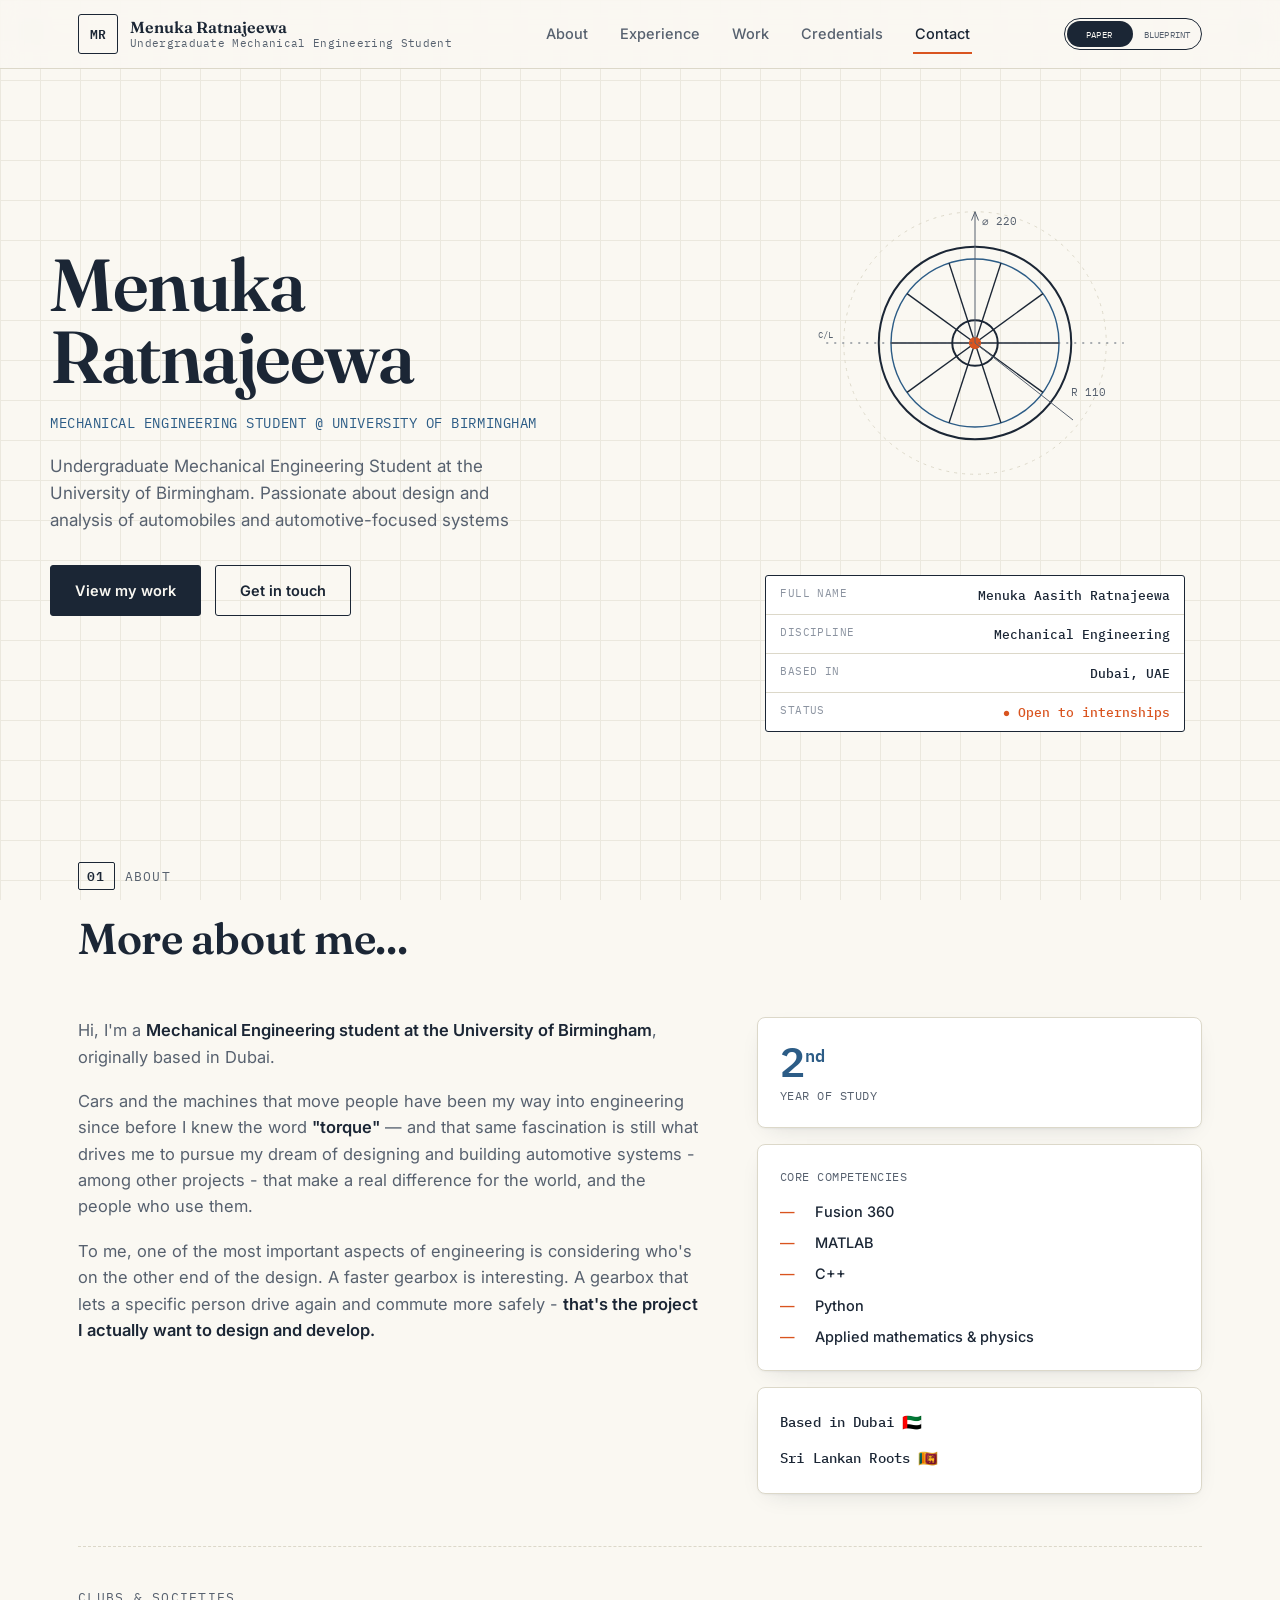
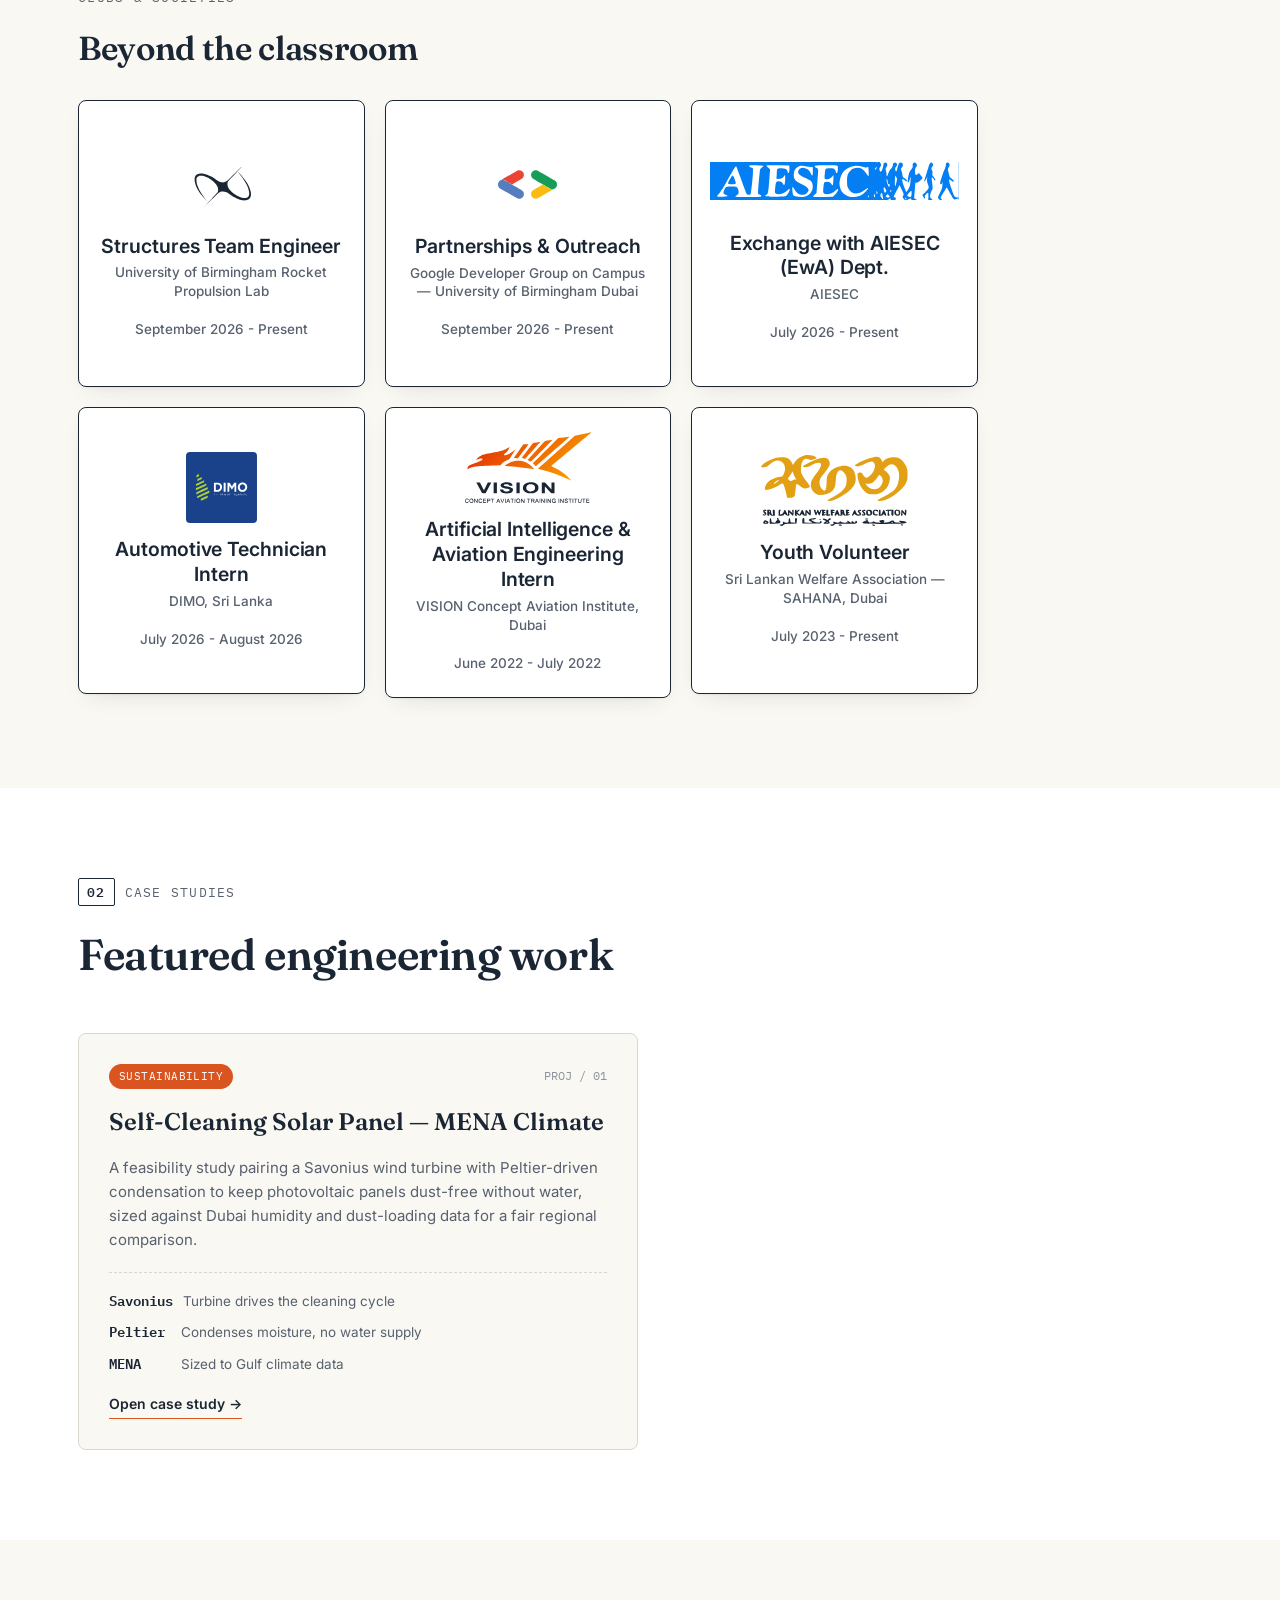
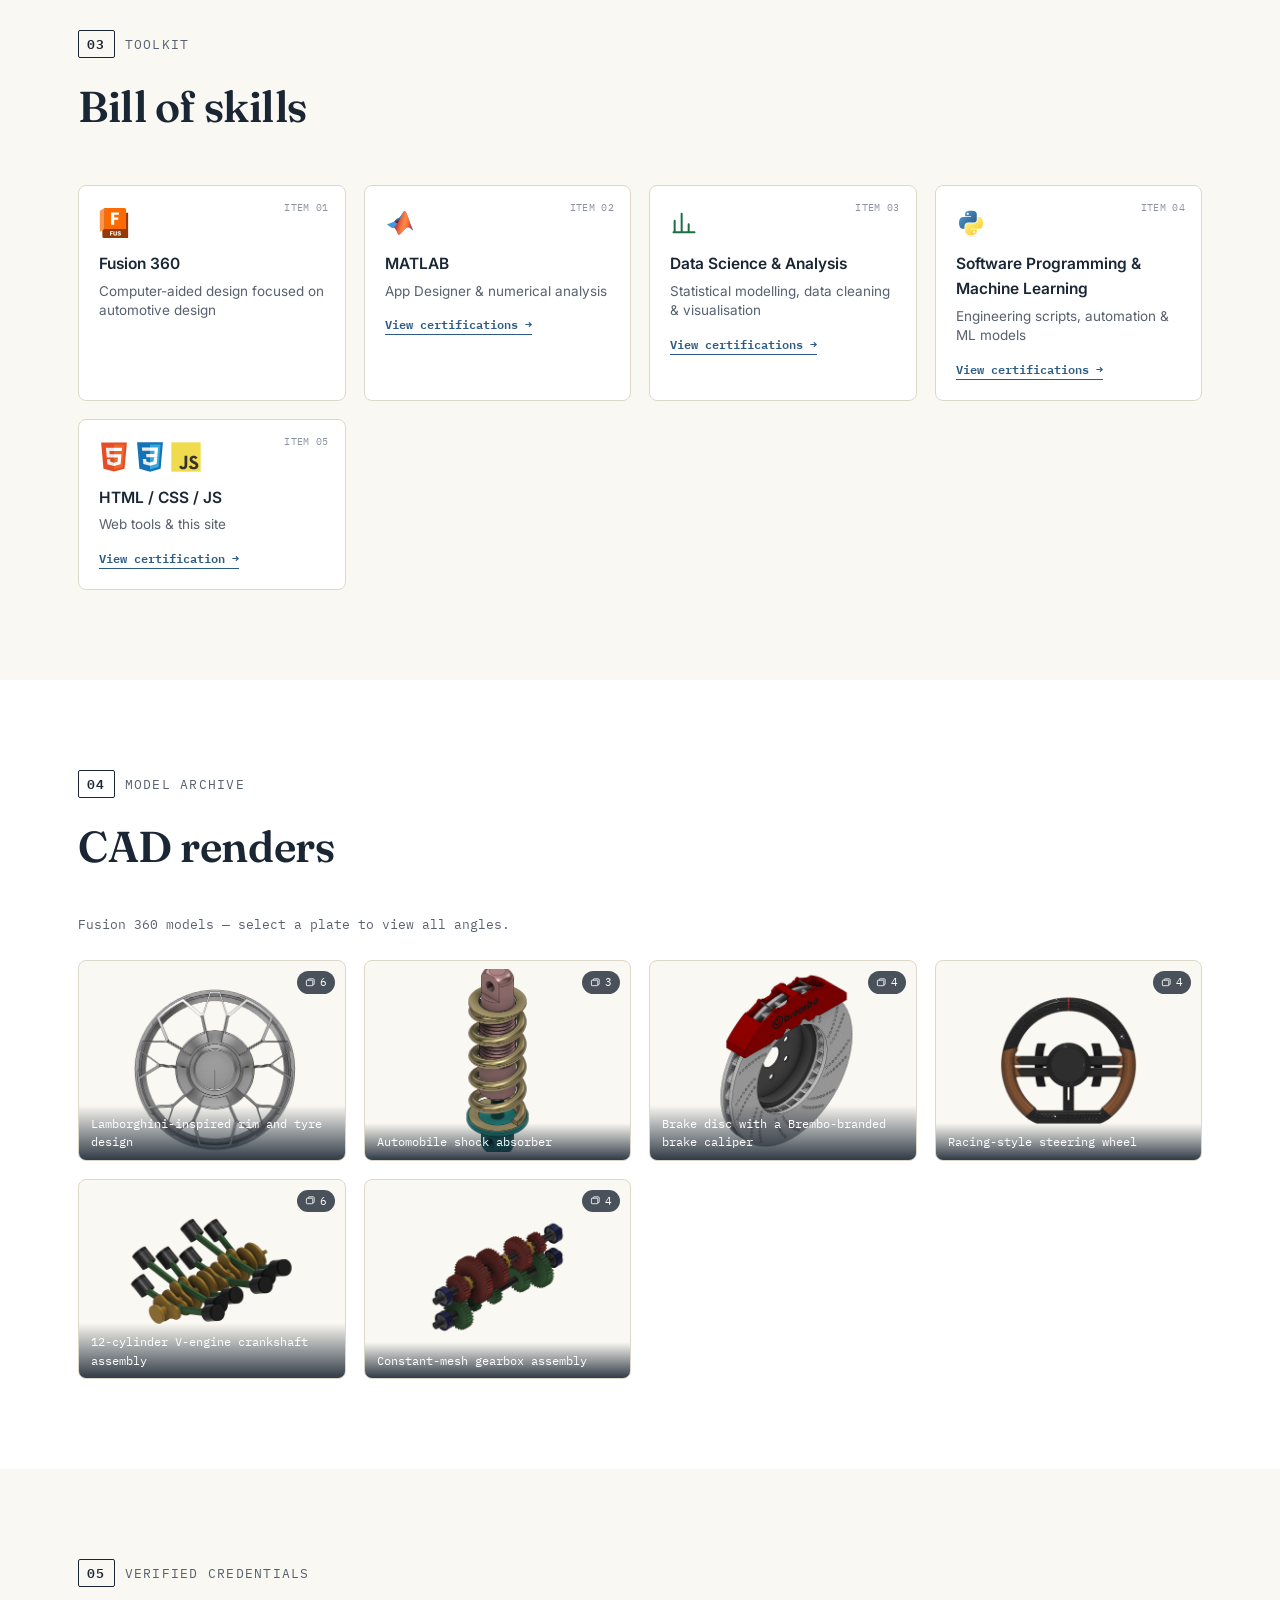
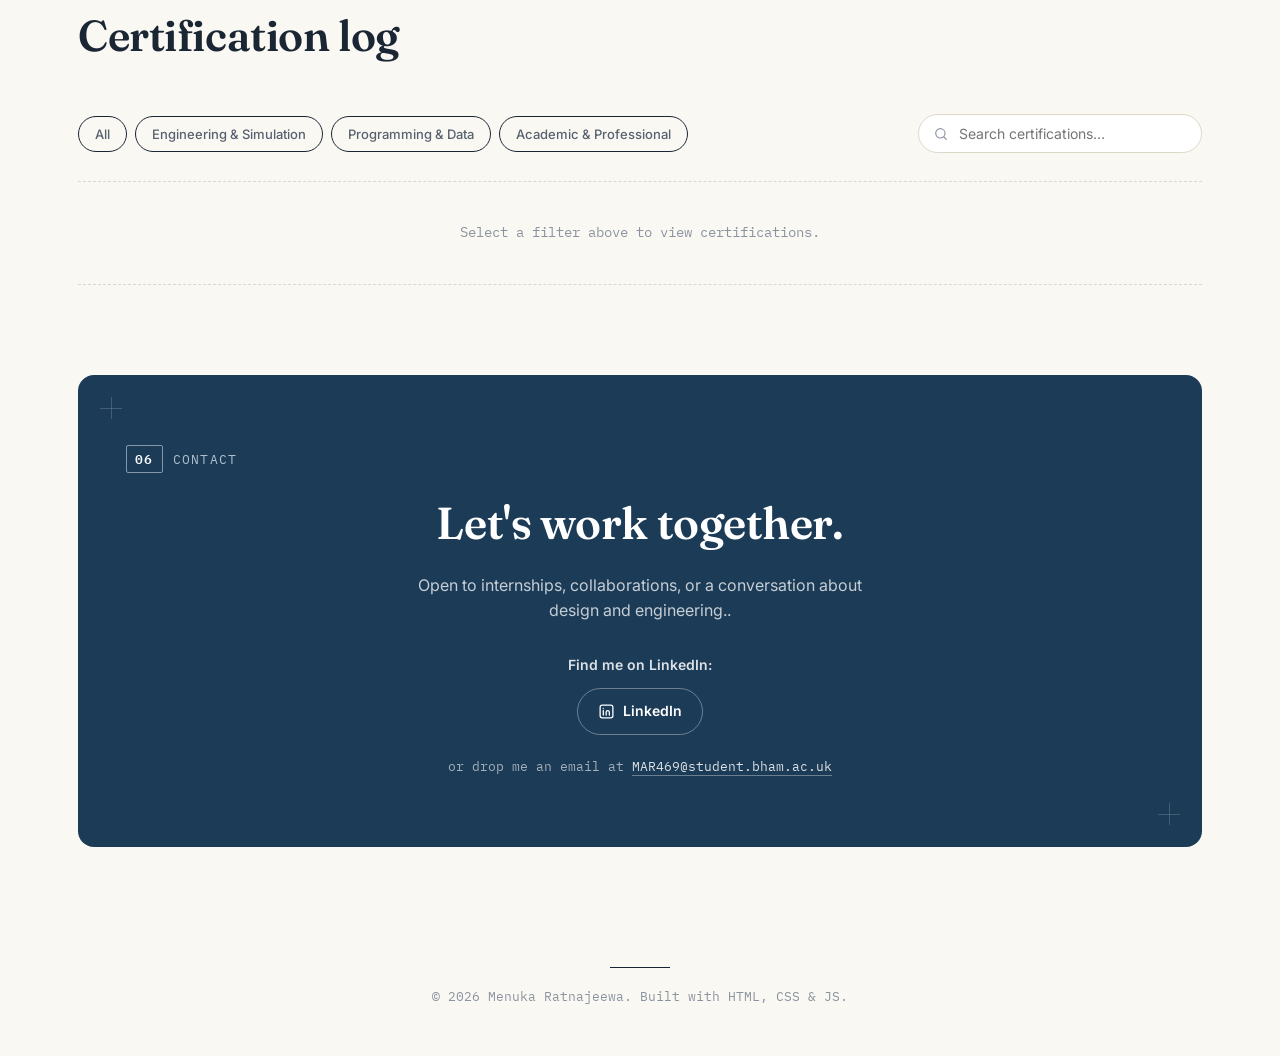
==== commit 820010fe: "Add files via upload" ====
--- a/index.html
+++ b/index.html
@@ -28,7 +28,7 @@
     </a>
     <nav class="navlinks" id="navlinks">
       <a href="#about" data-nav>About</a>
-      <a href="#skills" data-nav>Toolkit</a>
+      <a href="#clubs" data-nav>Experience</a>
       <a href="#projects" data-nav>Work</a>
       <a href="#certifications" data-nav>Credentials</a>
       <a href="#contact" data-nav>Contact</a>
@@ -156,7 +156,8 @@
       </div>
     </div>
 
-    <div class="involvement reveal">
+
+    <div class="involvement reveal" id="clubs">
       <div class="involvement__head">
         <p class="eyebrow">Clubs &amp; societies</p>
         <h3 class="section__title involvement__title">Beyond the classroom</h3>
@@ -697,7 +698,7 @@
   </section>
 
   <!-- FEATURED PROJECTS -->
-  <section class="section section--alt" id="featured">
+  <section class="section section--alt" id="projects">
     <div class="section__head">
       <p class="eyebrow"><span class="eyebrow__index">02</span>Case studies</p>
       <h2 class="section__title">Featured engineering work</h2>
@@ -760,7 +761,7 @@
   </div>
 
   <!-- PROJECTS & DESIGNS -->
-  <section class="section section--alt" id="projects">
+  <section class="section section--alt">
     <div class="section__head">
       <p class="eyebrow"><span class="eyebrow__index">04</span>Model archive</p>
       <h2 class="section__title">CAD renders</h2>
--- a/styles.css
+++ b/styles.css
@@ -389,10 +389,10 @@
 .involvement__icon svg{ max-width: 100%; max-height: 100%; width: auto; height: auto; display:block; }
 .involvement__body{ display:flex; flex-direction:column; gap: 5px; align-items:center; }
 .involvement__role{
-  font-family: var(--font-display); font-weight: 600; font-size: 19.5px;
+  font-family: var(--font-body); font-weight: 600; font-size: 19.5px;
   letter-spacing: -.005em; color: var(--ink); line-height:1.28;
 }
-.involvement__org{ font-family: var(--font-body); font-weight: 600; font-size: 15.5px; color: var(--ink-soft); line-height:1.4; }
+.involvement__org{ font-family: var(--font-body); font-weight: 500; font-size: 13.5px; color: var(--ink-soft); line-height:1.4; }
 
 @media (max-width: 760px){
   .involvement__grid{ grid-template-columns: repeat(2, 1fr); }
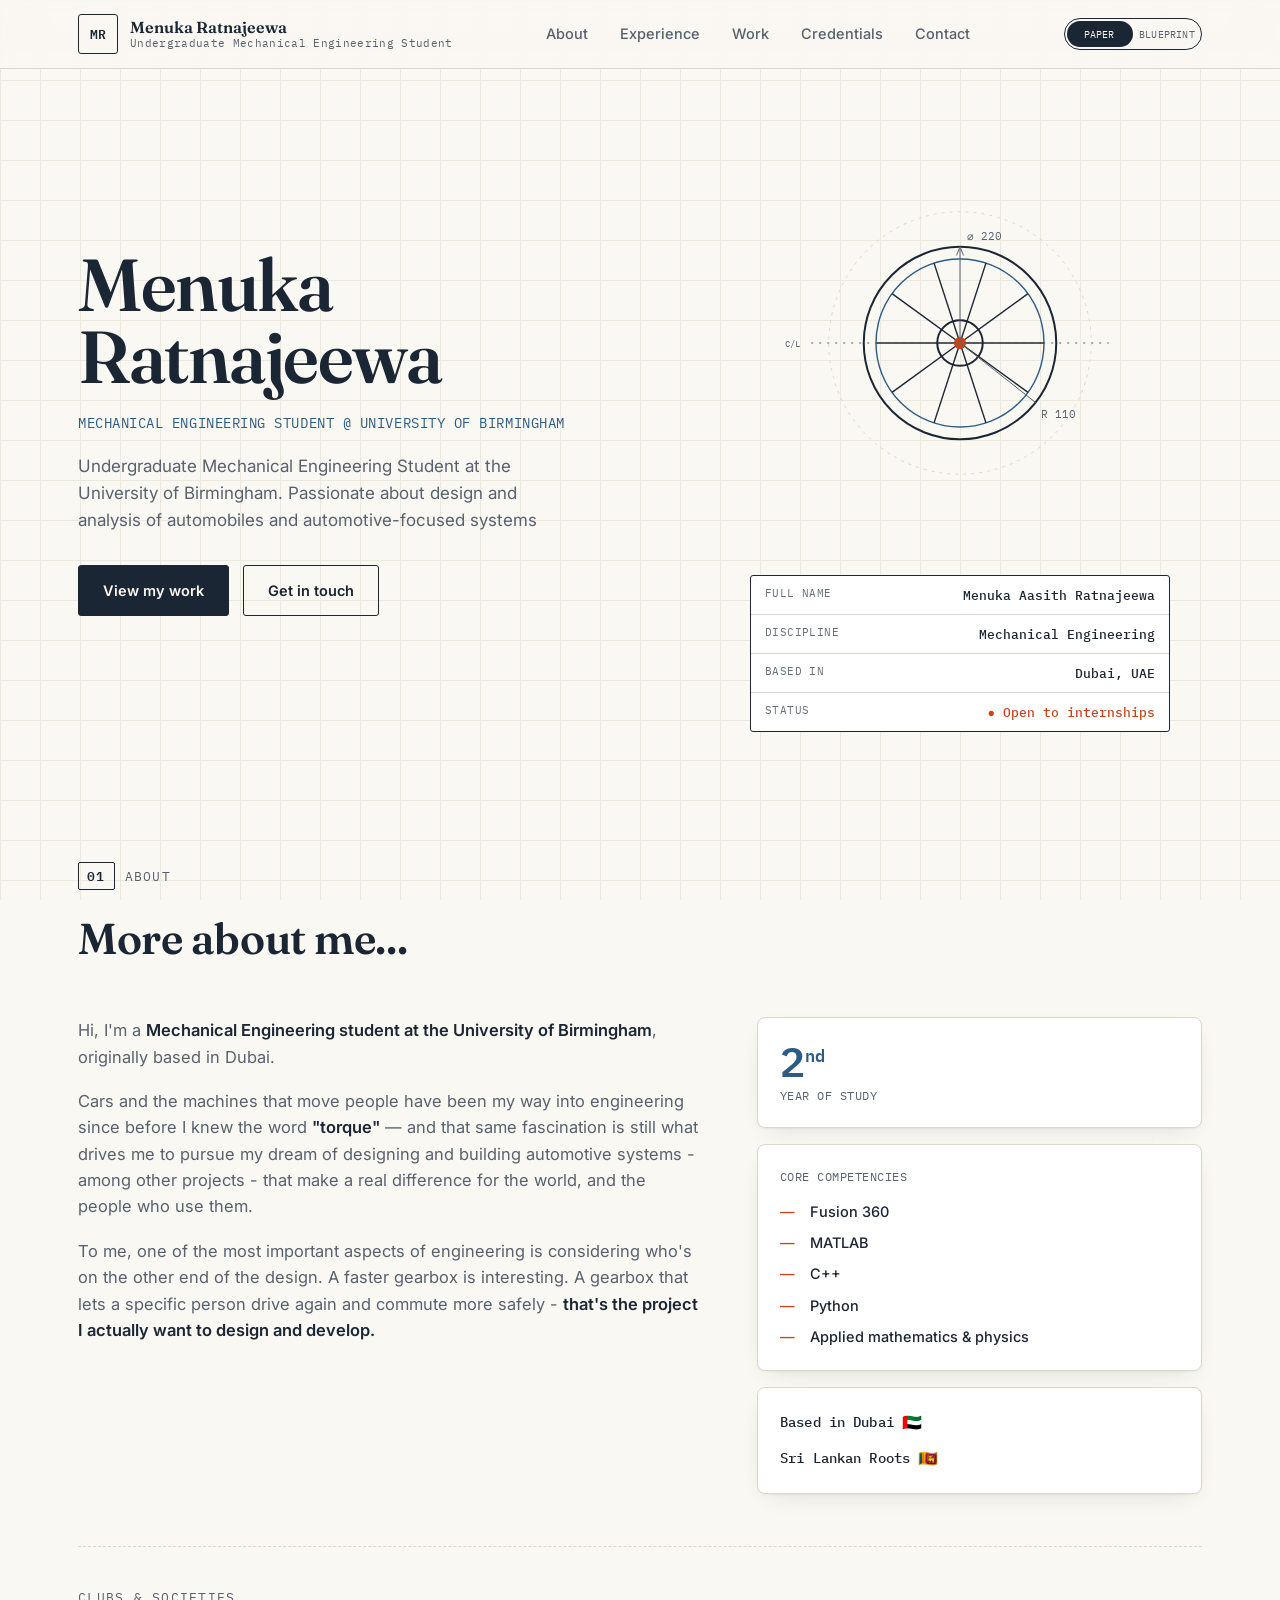
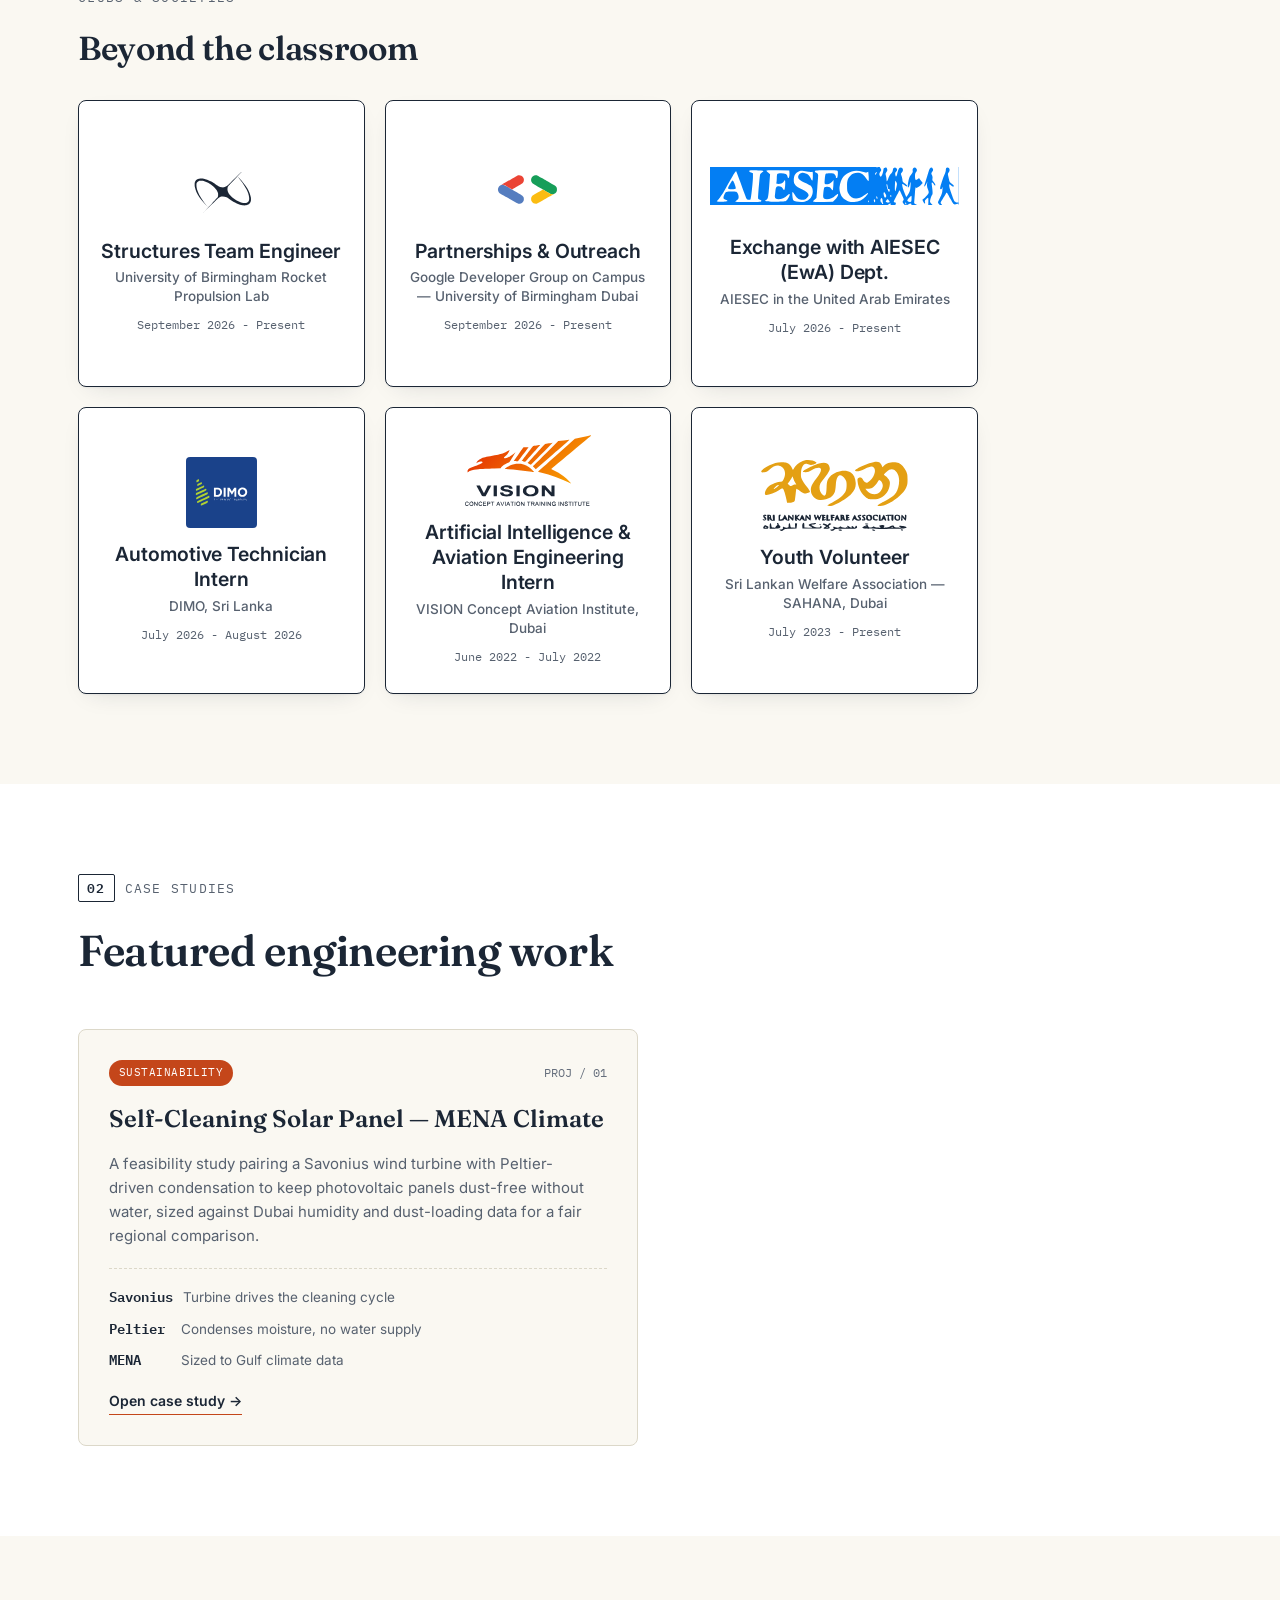
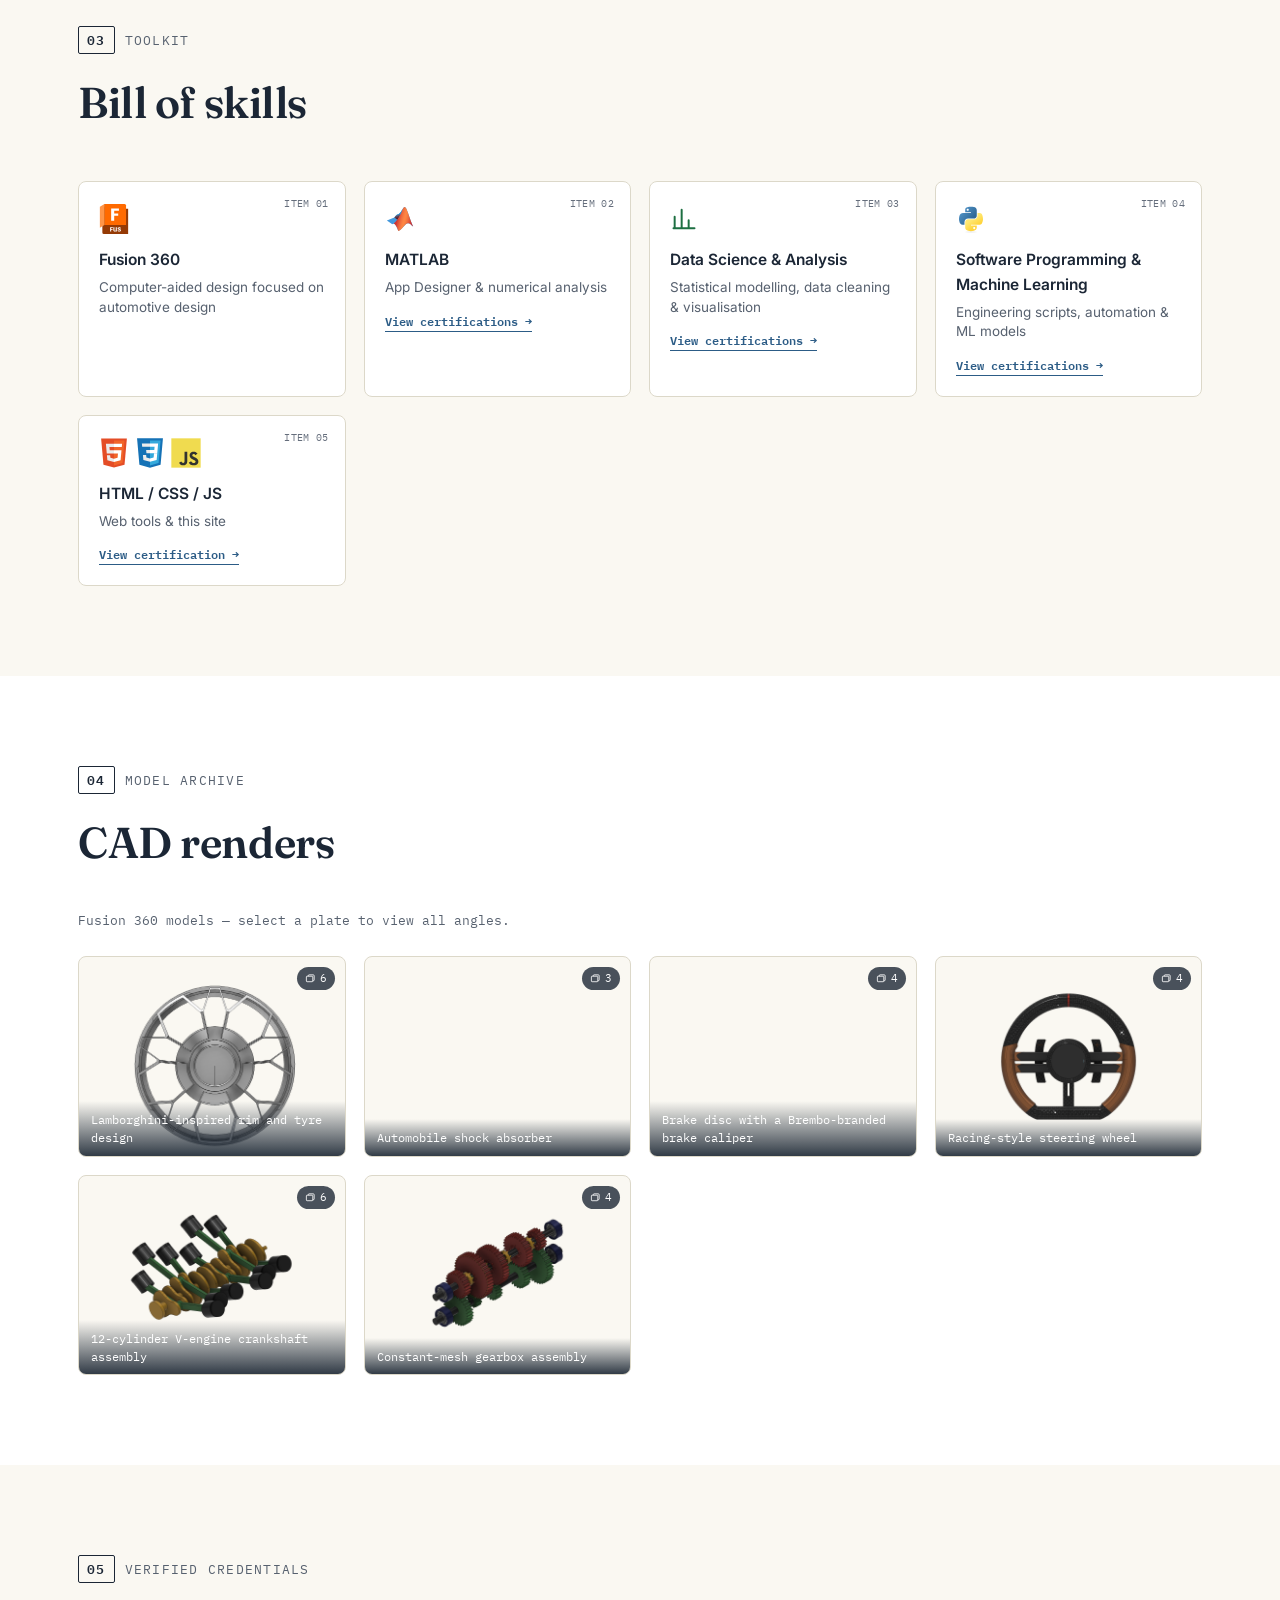
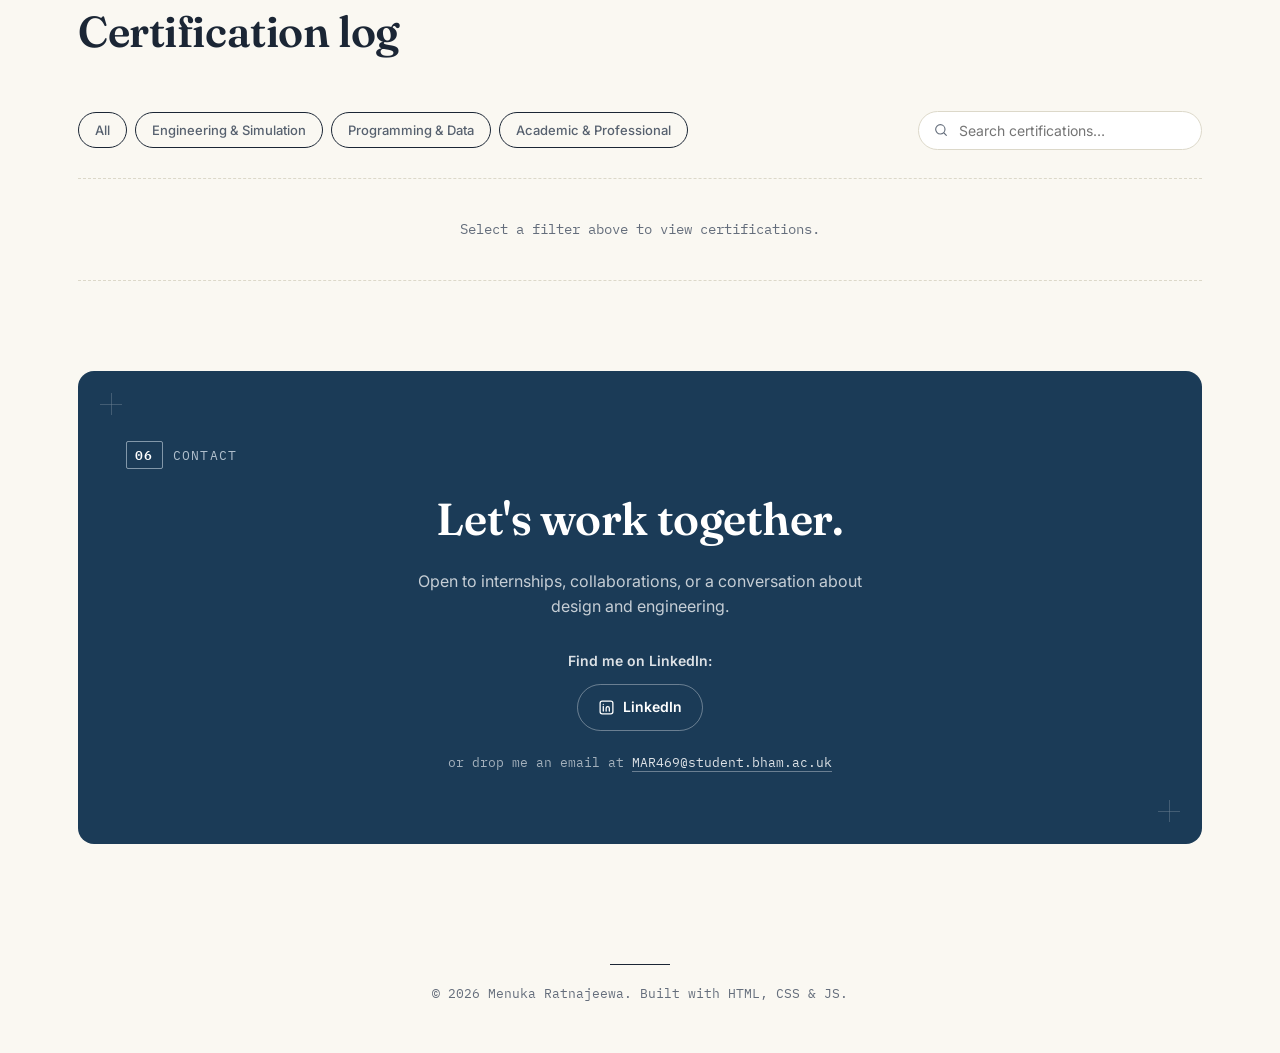
==== commit 6a698de6: "Add files via upload" ====
--- a/index.html
+++ b/index.html
@@ -5,12 +5,36 @@
 <meta name="viewport" content="width=device-width, initial-scale=1.0">
 <title>Menuka Ratnajeewa — Mechanical Engineering Portfolio</title>
 <meta name="description" content="Portfolio of Menuka Ratnajeewa, Mechanical Engineering student at the University of Birmingham — automotive systems &amp; assistive design.">
+<meta property="og:type" content="website">
+<meta property="og:title" content="Menuka Ratnajeewa — Mechanical Engineering Portfolio">
+<meta property="og:description" content="Portfolio of Menuka Ratnajeewa, Mechanical Engineering student at the University of Birmingham — automotive systems &amp; assistive design.">
+<meta name="theme-color" content="#FAF8F2" id="themeColor">
+<link rel="icon" href="data:image/svg+xml,%3Csvg xmlns='http://www.w3.org/2000/svg' viewBox='0 0 32 32'%3E%3Crect x='1' y='1' width='30' height='30' rx='3' fill='%23FAF8F2' stroke='%231B2635' stroke-width='2'/%3E%3Ctext x='16' y='21' font-family='monospace' font-size='13' font-weight='700' text-anchor='middle' fill='%231B2635'%3EMR%3C/text%3E%3C/svg%3E">
+
+<!-- Apply saved / system theme before first paint (prevents a light-theme flash) and
+     flag JS availability so scroll-reveal content is never hidden when scripts fail. -->
+<script>
+(function(){
+  var d = document.documentElement, t = null;
+  d.classList.add("js");
+  try{ t = localStorage.getItem("theme"); }catch(e){}
+  if(t !== "dark" && t !== "light"){
+    t = (window.matchMedia && matchMedia("(prefers-color-scheme: dark)").matches) ? "dark" : "light";
+  }
+  d.setAttribute("data-theme", t);
+  var m = document.getElementById("themeColor");
+  if(m) m.setAttribute("content", t === "dark" ? "#0E2A44" : "#FAF8F2");
+})();
+</script>
+
 <link rel="preconnect" href="https://fonts.googleapis.com">
 <link rel="preconnect" href="https://fonts.gstatic.com" crossorigin>
-<link href="https://fonts.googleapis.com/css2?family=Fraunces:opsz,wght@9..144,400;9..144,500;9..144,600;9..144,700&family=Inter:wght@400;500;600;700;800&family=IBM+Plex+Mono:wght@400;500;600&display=swap" rel="stylesheet">
+<link href="https://fonts.googleapis.com/css2?family=Fraunces:opsz,wght@9..144,500;9..144,600&family=Inter:wght@400;500;600;700&family=IBM+Plex+Mono:wght@400;500;600&display=swap" rel="stylesheet">
 <link rel="stylesheet" href="styles.css">
 </head>
 <body>
+
+<a class="skip-link" href="#top">Skip to content</a>
 
 <!-- REGISTRATION MARKS (decorative print/drafting motif) -->
 <span class="regmark regmark--tl" aria-hidden="true"></span>
@@ -26,17 +50,17 @@
         <em>Undergraduate Mechanical Engineering Student</em>
       </span>
     </a>
-    <nav class="navlinks" id="navlinks">
+    <nav class="navlinks" id="navlinks" aria-label="Primary">
       <a href="#about" data-nav>About</a>
       <a href="#clubs" data-nav>Experience</a>
       <a href="#projects" data-nav>Work</a>
       <a href="#certifications" data-nav>Credentials</a>
       <a href="#contact" data-nav>Contact</a>
     </nav>
-    <button class="navtoggle" id="navToggle" aria-label="Toggle navigation" aria-expanded="false">
+    <button class="navtoggle" id="navToggle" type="button" aria-label="Toggle navigation" aria-expanded="false" aria-controls="navlinks">
       <span></span><span></span><span></span>
     </button>
-    <button class="themetoggle" id="themeToggle" aria-label="Toggle blueprint mode">
+    <button class="themetoggle" id="themeToggle" type="button" aria-label="Toggle blueprint mode" aria-pressed="false">
       <span class="themetoggle__track">
         <span class="themetoggle__label themetoggle__label--paper">Paper</span>
         <span class="themetoggle__label themetoggle__label--blue">Blueprint</span>
@@ -49,12 +73,10 @@
 <main id="top">
 
   <!-- HERO -->
-  <section class="hero" id="hero">
-    <div class="hero__grid" aria-hidden="true"></div>
-
+  <section class="hero" id="hero" aria-labelledby="hero-title">
     <div class="hero__inner">
       <div class="hero__copy">
-        <h1 class="hero__name">Menuka<br>Ratnajeewa</h1>
+        <h1 class="hero__name" id="hero-title">Menuka<br>Ratnajeewa</h1>
         <p class="hero__role">Mechanical Engineering Student @ University of Birmingham</p>
         <p class="hero__sub">Undergraduate Mechanical Engineering Student at the University of Birmingham. Passionate about design and analysis of automobiles and automotive-focused systems</p>
         <div class="hero__cta">
@@ -73,17 +95,17 @@
           <circle cx="240" cy="240" r="7" class="td-hub-bolt"/>
 
           <g class="td-dim">
-            <line x1="240" y1="240" x2="240" y2="90"/>
-            <path d="M236 100 L240 90 L244 100" fill="none"/>
-            <text x="248" y="105" class="td-label">⌀ 220</text>
+            <line x1="240" y1="240" x2="240" y2="130"/>
+            <path d="M236 140 L240 130 L244 140" fill="none"/>
+            <text x="248" y="122" class="td-label">⌀ 220</text>
           </g>
           <g class="td-dim">
-            <line x1="240" y1="240" x2="352" y2="328"/>
-            <text x="350" y="300" class="td-label">R 110</text>
+            <line x1="240" y1="240" x2="326.4" y2="308"/>
+            <text x="332" y="326" class="td-label">R 110</text>
           </g>
           <g class="td-dim">
             <line x1="70" y1="240" x2="410" y2="240" stroke-dasharray="2 6"/>
-            <text x="60" y="234" class="td-label td-label--sm">C/L</text>
+            <text x="40" y="244" class="td-label td-label--sm">C/L</text>
           </g>
         </svg>
 
@@ -110,28 +132,24 @@
   </section>
 
   <!-- ABOUT -->
-  <section class="section" id="about">
+  <section class="section" id="about" aria-labelledby="about-title">
     <div class="section__head">
       <p class="eyebrow"><span class="eyebrow__index">01</span>About</p>
-      <h2 class="section__title">More about me...</h2>
+      <h2 class="section__title" id="about-title">More about me...</h2>
     </div>
 
     <div class="about__grid">
       <div class="about__text reveal">
         <p>Hi, I'm a <strong>Mechanical Engineering student at the University of Birmingham</strong>, originally based in Dubai.</p>
-
 
         <p>Cars and the machines that move people have been my way into engineering since before I knew the word
           <strong>"torque"</strong> — and that same fascination is still what drives me to pursue my dream of designing and
           building automotive systems - among other projects - that make a real difference for the world, and the people
           who use them.</p>
 
-
         <p>To me, one of the most important aspects of engineering is considering who's on the other end of the design.
           A faster gearbox is interesting. A gearbox that lets a specific person drive again and commute more
           safely - <strong>that's the project I actually want to design and develop.</strong></p>
-          
-
       </div>
 
       <div class="about__specs reveal">
@@ -142,11 +160,11 @@
         <div class="speccard speccard--wide">
           <span class="speccard__label speccard__label--top">Core competencies</span>
           <ul class="speccard__list">
-            <li>&emsp; Fusion 360</li>
-            <li>&emsp; MATLAB</li>
-            <li>&emsp; C++</li>
-            <li>&emsp; Python</li>
-            <li>&emsp; Applied mathematics &amp; physics</li>
+            <li>Fusion 360</li>
+            <li>MATLAB</li>
+            <li>C++</li>
+            <li>Python</li>
+            <li>Applied mathematics &amp; physics</li>
           </ul>
         </div>
         <div class="speccard speccard--origin">
@@ -191,7 +209,8 @@
           </span>
           <span class="involvement__body">
             <span class="involvement__role">Structures Team Engineer</span>
-            <span class="involvement__org">University of Birmingham Rocket Propulsion Lab <br><br>September 2026 - Present</span>
+            <span class="involvement__org">University of Birmingham Rocket Propulsion Lab</span>
+            <span class="involvement__date">September 2026 - Present</span>
           </span>
         </div>
 
@@ -218,7 +237,8 @@
           </span>
           <span class="involvement__body">
             <span class="involvement__role">Partnerships &amp; Outreach</span>
-            <span class="involvement__org">Google Developer Group on Campus — University of Birmingham Dubai<br><br>September 2026 - Present</span>
+            <span class="involvement__org">Google Developer Group on Campus — University of Birmingham Dubai</span>
+            <span class="involvement__date">September 2026 - Present</span>
           </span>
         </div>
 
@@ -317,7 +337,8 @@
           </span>
           <span class="involvement__body">
             <span class="involvement__role">Exchange with AIESEC (EwA) Dept.</span>
-            <span class="involvement__org">AIESEC<br><br>July 2026 - Present</span>
+            <span class="involvement__org">AIESEC in the United Arab Emirates</span>
+            <span class="involvement__date">July 2026 - Present</span>
           </span>
         </div>
 
@@ -390,7 +411,8 @@
           </span>
           <span class="involvement__body">
             <span class="involvement__role">Automotive Technician Intern</span>
-            <span class="involvement__org">DIMO, Sri Lanka<br><br>July 2026 - August 2026</span>
+            <span class="involvement__org">DIMO, Sri Lanka</span>
+            <span class="involvement__date">July 2026 - August 2026</span>
           </span>
         </div>
 
@@ -546,7 +568,8 @@
           </span>
           <span class="involvement__body">
             <span class="involvement__role">Artificial Intelligence &amp; Aviation Engineering Intern</span>
-            <span class="involvement__org">VISION Concept Aviation Institute, Dubai<br><br>June 2022 - July 2022</span>
+            <span class="involvement__org">VISION Concept Aviation Institute, Dubai</span>
+            <span class="involvement__date">June 2022 - July 2022</span>
           </span>
         </div>
 
@@ -690,7 +713,8 @@
           </span>
           <span class="involvement__body">
             <span class="involvement__role">Youth Volunteer</span>
-            <span class="involvement__org">Sri Lankan Welfare Association — SAHANA, Dubai<br><br>July 2023 - Present</span>
+            <span class="involvement__org">Sri Lankan Welfare Association — SAHANA, Dubai</span>
+            <span class="involvement__date">July 2023 - Present</span>
           </span>
         </div>
       </div>
@@ -698,10 +722,10 @@
   </section>
 
   <!-- FEATURED PROJECTS -->
-  <section class="section section--alt" id="projects">
+  <section class="section section--alt" id="projects" aria-labelledby="projects-title">
     <div class="section__head">
       <p class="eyebrow"><span class="eyebrow__index">02</span>Case studies</p>
-      <h2 class="section__title">Featured engineering work</h2>
+      <h2 class="section__title" id="projects-title">Featured engineering work</h2>
     </div>
 
     <div class="casegrid casegrid--single">
@@ -719,16 +743,16 @@
           <li><span>Peltier</span>Condenses moisture, no water supply</li>
           <li><span>MENA</span>Sized to Gulf climate data</li>
         </ul>
-        <a href="assets/reports/solar-panel-feasibility-study.pdf" class="casecard__link" target="_blank" rel="noopener">Open case study →</a>
+        <a href="assets/reports/solar-panel-feasibility-study.pdf" class="casecard__link" target="_blank" rel="noopener noreferrer">Open case study →</a>
       </article>
     </div>
   </section>
 
   <!-- SKILLS -->
-  <section class="section" id="skills">
+  <section class="section" id="skills" aria-labelledby="skills-title">
     <div class="section__head">
       <p class="eyebrow"><span class="eyebrow__index">03</span>Toolkit</p>
-      <h2 class="section__title">Bill of skills</h2>
+      <h2 class="section__title" id="skills-title">Bill of skills</h2>
     </div>
 
     <div class="skillsgrid" id="skillsGrid">
@@ -736,85 +760,61 @@
     </div>
   </section>
 
-  <!-- Full-screen certificate viewer -->
-  <div class="certviewer" id="certViewer" aria-hidden="true">
-    <div class="certviewer__bar">
-      <span class="certviewer__title" id="certViewerTitle"></span>
-    </div>
-    <button class="certviewer__nav certviewer__nav--prev" id="certViewerPrev" aria-label="Previous certificate">‹</button>
-    <button class="certviewer__nav certviewer__nav--next" id="certViewerNext" aria-label="Next certificate">›</button>
-    <button class="certviewer__close" id="certViewerClose" aria-label="Close certificate viewer">&times;</button>
-    <iframe class="certviewer__frame" id="certViewerFrame" title="Certificate viewer" src=""></iframe>
-    <span class="certviewer__countbadge" id="certViewerCount"></span>
-  </div>
-
-  <!-- Full-screen CAD render viewer modal -->
-  <div class="cadviewer" id="cadViewer" aria-hidden="true">
-    <div class="cadviewer__bar">
-      <span class="cadviewer__title" id="cadViewerTitle"></span>
-      <span class="cadviewer__count" id="cadViewerCount"></span>
-    </div>
-    <button class="cadviewer__nav cadviewer__nav--prev" id="cadViewerPrev" aria-label="Previous render">‹</button>
-    <button class="cadviewer__nav cadviewer__nav--next" id="cadViewerNext" aria-label="Next render">›</button>
-    <button class="cadviewer__close" id="cadViewerClose" aria-label="Close CAD viewer">&times;</button>
-    <img class="cadviewer__img" id="cadViewerImg" src="" alt="CAD render, full screen">
-  </div>
-
-  <!-- PROJECTS & DESIGNS -->
-  <section class="section section--alt">
+  <!-- CAD RENDERS -->
+  <section class="section section--alt" id="renders" aria-labelledby="renders-title">
     <div class="section__head">
       <p class="eyebrow"><span class="eyebrow__index">04</span>Model archive</p>
-      <h2 class="section__title">CAD renders</h2>
-    </div>
-
-    <p class="section__note">Fusion 360 models — select a plate to view all angles.</p>
-    <div class="cadalbum" id="cadAlbum">
+      <h2 class="section__title" id="renders-title">CAD renders</h2>
+    </div>
+
+    <p class="section__note" id="cadNote">Fusion 360 models — select a plate to view all angles.</p>
+    <div class="cadalbum" id="cadAlbum" aria-describedby="cadNote">
       <!-- injected by script.js -->
     </div>
 
   </section>
 
   <!-- CERTIFICATIONS -->
-  <section class="section" id="certifications">
+  <section class="section" id="certifications" aria-labelledby="certs-title">
     <div class="section__head">
       <p class="eyebrow"><span class="eyebrow__index">05</span>Verified credentials</p>
-      <h2 class="section__title">Certification log</h2>
+      <h2 class="section__title" id="certs-title">Certification log</h2>
     </div>
 
     <div class="cert-controls">
-      <div class="cert-tabs">
-        <button class="cert-tab" data-category="all">All</button>
-        <button class="cert-tab" data-category="engineering">Engineering &amp; Simulation</button>
-        <button class="cert-tab" data-category="programming">Programming &amp; Data</button>
-        <button class="cert-tab" data-category="academic">Academic &amp; Professional</button>
+      <div class="cert-tabs" role="group" aria-label="Filter certifications by category">
+        <button class="cert-tab" type="button" data-category="all" aria-pressed="false">All</button>
+        <button class="cert-tab" type="button" data-category="engineering" aria-pressed="false">Engineering &amp; Simulation</button>
+        <button class="cert-tab" type="button" data-category="programming" aria-pressed="false">Programming &amp; Data</button>
+        <button class="cert-tab" type="button" data-category="academic" aria-pressed="false">Academic &amp; Professional</button>
       </div>
       <div class="cert-search">
-        <svg viewBox="0 0 24 24" fill="none"><circle cx="11" cy="11" r="7" stroke="currentColor" stroke-width="1.7"/><path d="M20 20l-3.5-3.5" stroke="currentColor" stroke-width="1.7" stroke-linecap="round"/></svg>
-        <input type="text" id="certSearch" placeholder="Search certifications…">
+        <svg viewBox="0 0 24 24" fill="none" aria-hidden="true"><circle cx="11" cy="11" r="7" stroke="currentColor" stroke-width="1.7"/><path d="M20 20l-3.5-3.5" stroke="currentColor" stroke-width="1.7" stroke-linecap="round"/></svg>
+        <input type="search" id="certSearch" placeholder="Search certifications…" aria-label="Search certifications" autocomplete="off">
       </div>
     </div>
 
-    <div class="certlist" id="certList">
+    <div class="certlist" id="certList" aria-live="polite">
       <!-- injected dynamically on filter selection or search -->
     </div>
   </section>
 
   <!-- CONTACT -->
-  <section class="section" id="contact">
+  <section class="section" id="contact" aria-labelledby="contact-title">
     <div class="contactcard">
       <span class="regmark regmark--card-tl" aria-hidden="true"></span>
       <span class="regmark regmark--card-br" aria-hidden="true"></span>
       <p class="eyebrow eyebrow--onDark"><span class="eyebrow__index">06</span>Contact</p>
-      <h2 class="contactcard__title">Let's work together.</h2>
-      <p class="contactcard__sub">Open to internships, collaborations, or a conversation about design and engineering..</p>
+      <h2 class="contactcard__title" id="contact-title">Let's work together.</h2>
+      <p class="contactcard__sub">Open to internships, collaborations, or a conversation about design and engineering.</p>
       <p class="contactcard__prompt">Find me on LinkedIn:</p>
       <div class="contactcard__links">
-        <a href="https://www.linkedin.com/in/menukaratnajeewa/" target="_blank" rel="noopener" class="iconbtn" aria-label="LinkedIn">
+        <a href="https://www.linkedin.com/in/menukaratnajeewa/" target="_blank" rel="noopener noreferrer" class="iconbtn" aria-label="LinkedIn">
           <svg viewBox="0 0 24 24" fill="none"><rect x="3" y="3" width="18" height="18" rx="3" stroke="currentColor" stroke-width="1.8"/><path d="M7.5 10.5V17M7.5 7.5v.01M11.5 17v-4c0-1.4 1-2.3 2.3-2.3S16 11.6 16 13v4" stroke="currentColor" stroke-width="1.8" stroke-linecap="round"/></svg>
           <span>LinkedIn</span>
         </a>
       </div>
-      <p class="contactcard__email">or drop me an email at <a href="mailto:MA@student.bham.ac.uk">MAR469@student.bham.ac.uk</a></p>
+      <p class="contactcard__email">or drop me an email at <a href="mailto:MAR469@student.bham.ac.uk">MAR469@student.bham.ac.uk</a></p>
     </div>
   </section>
 
@@ -825,6 +825,31 @@
   <p>&copy; <span id="year"></span> Menuka Ratnajeewa. Built with HTML, CSS &amp; JS.</p>
 </footer>
 
+<!-- Full-screen certificate viewer (kept outside <main> so it stacks above the sticky header and can make the page inert) -->
+<div class="certviewer" id="certViewer" role="dialog" aria-modal="true" aria-labelledby="certViewerTitle" aria-hidden="true">
+  <div class="certviewer__bar">
+    <span class="certviewer__title" id="certViewerTitle"></span>
+  </div>
+  <button class="certviewer__nav certviewer__nav--prev" id="certViewerPrev" type="button" aria-label="Previous certificate">‹</button>
+  <button class="certviewer__nav certviewer__nav--next" id="certViewerNext" type="button" aria-label="Next certificate">›</button>
+  <button class="certviewer__close" id="certViewerClose" type="button" aria-label="Close certificate viewer">&times;</button>
+  <iframe class="certviewer__frame" id="certViewerFrame" title="Certificate viewer" src="about:blank"></iframe>
+  <span class="certviewer__countbadge" id="certViewerCount"></span>
+</div>
+
+<!-- Full-screen CAD viewer (images and animation clips) -->
+<div class="cadviewer" id="cadViewer" role="dialog" aria-modal="true" aria-labelledby="cadViewerTitle" aria-hidden="true">
+  <div class="cadviewer__bar">
+    <span class="cadviewer__title" id="cadViewerTitle"></span>
+    <span class="cadviewer__count" id="cadViewerCount"></span>
+  </div>
+  <button class="cadviewer__nav cadviewer__nav--prev" id="cadViewerPrev" type="button" aria-label="Previous render">‹</button>
+  <button class="cadviewer__nav cadviewer__nav--next" id="cadViewerNext" type="button" aria-label="Next render">›</button>
+  <button class="cadviewer__close" id="cadViewerClose" type="button" aria-label="Close CAD viewer">&times;</button>
+  <img class="cadviewer__img" id="cadViewerImg" alt="" hidden>
+  <video class="cadviewer__video" id="cadViewerVideo" controls muted loop playsinline hidden></video>
+</div>
+
 <script src="script.js"></script>
 </body>
 </html>
--- a/styles.css
+++ b/styles.css
@@ -12,10 +12,11 @@
   --grid-line: #DCD8C9;
   --ink: #1B2635;
   --ink-soft: #57616F;
-  --ink-faint: #8B93A0;
+  --ink-faint: #656E7C;   /* darkened from #8B93A0 — the old value was ~3:1 on paper, below WCAG AA for small text */
   --blue: #2C5C86;
   --blue-deep: #1B3B57;
-  --orange: #D9541F;
+  --orange: #C4461A;      /* slightly deeper so white text on it (and it on paper) clears 4.5:1 */
+  --on-accent: #FFFFFF;   /* text colour to use on top of --orange / --blue fills */
   --brass: #A97C3F;
   --border: #DCD8C9;
   --border-strong: #1B2635;
@@ -30,6 +31,8 @@
   --shadow-lift: 0 20px 48px -18px rgba(27,38,53,.28);
 
   --maxw: 1180px;
+  --gutter: 28px;         /* one horizontal page margin, shared by header, hero, sections, footer */
+  --section-pad: 90px;
   color-scheme: light;
 }
 
@@ -43,6 +46,7 @@
   --blue: #7EC3EE;
   --blue-deep: #DCEEFC;
   --orange: #FF9159;
+  --on-accent: #0E2A44;
   --brass: #E0B67C;
   --border: rgba(199, 224, 241, 0.22);
   --border-strong: #EAF3FB;
@@ -53,9 +57,14 @@
 
 *, *::before, *::after{ box-sizing: border-box; }
 
-html{ scroll-behavior: smooth; }
+html{
+  scroll-behavior: smooth;
+  -webkit-text-size-adjust: 100%;
+  text-size-adjust: 100%;
+}
 @media (prefers-reduced-motion: reduce){
   html{ scroll-behavior: auto; }
+  #spokes{ animation: none; }
   *, *::before, *::after{ animation-duration: 0.001ms !important; animation-iteration-count: 1 !important; transition-duration: 0.001ms !important; }
 }
 
@@ -73,7 +82,19 @@
 img{ max-width: 100%; display: block; }
 a{ color: inherit; }
 button{ font-family: inherit; }
+[hidden]{ display: none !important; }
 :focus-visible{ outline: 2px solid var(--orange); outline-offset: 3px; }
+h1, h2, h3{ text-wrap: balance; }
+p{ text-wrap: pretty; }
+
+.skip-link{
+  position: fixed; top: 10px; left: 10px; z-index: 200;
+  padding: 10px 16px; border-radius: var(--radius-sm);
+  background: var(--ink); color: var(--paper);
+  font-size: 14px; font-weight: 600; text-decoration: none;
+  transform: translateY(-200%);
+}
+.skip-link:focus{ transform: none; }
 
 /* ==========================================================================
    BACKGROUND GRID (drafting paper)
@@ -152,21 +173,22 @@
   color: var(--ink-soft);
   margin: -10px 0 24px;
 }
-.section__note--spaced{ margin-top: 56px; }
 
 /* ==========================================================================
    TOPBAR
 ========================================================================== */
 .topbar{
   position: sticky; top: 0; z-index: 40;
+  background: var(--paper);
   background: color-mix(in srgb, var(--paper) 88%, transparent);
+  -webkit-backdrop-filter: blur(10px);
   backdrop-filter: blur(10px);
   border-bottom: 1px solid var(--border);
 }
 .topbar__inner{
   max-width: var(--maxw);
   margin: 0 auto;
-  padding: 14px 28px;
+  padding: 14px var(--gutter);
   display: flex; align-items: center; justify-content: space-between;
   gap: 20px;
 }
@@ -179,11 +201,11 @@
   font-family: var(--font-mono); font-weight:600; font-size:13px;
   flex-shrink: 0;
 }
-.brand__text{ display:flex; flex-direction:column; line-height:1.25; }
+.brand__text{ display:flex; flex-direction:column; line-height:1.25; min-width:0; }
 .brand__text strong{ font-family: var(--font-display); font-size:16px; font-weight:600; }
-.brand__text em{ font-style:normal; font-family: var(--font-mono); font-size:10.5px; color:var(--ink-soft); letter-spacing:.03em; }
-
-.navlinks{ display:flex; align-items:center; gap:28px; }
+.brand__text em{ font-style:normal; font-family: var(--font-mono); font-size:11px; color:var(--ink-soft); letter-spacing:.03em; }
+
+.navlinks{ display:flex; align-items:center; gap: clamp(16px, 2.2vw, 28px); }
 .navlinks a{
   text-decoration:none; color: var(--ink-soft);
   font-size: 14.5px; font-weight: 500;
@@ -209,7 +231,7 @@
   border: 1px solid var(--border-strong);
   border-radius: 20px;
   display:flex; align-items:center;
-  font-family: var(--font-mono); font-size: 9px; text-transform:uppercase; letter-spacing:.02em;
+  font-family: var(--font-mono); font-size: 10px; text-transform:uppercase; letter-spacing:.02em;
   white-space: nowrap;
 }
 .themetoggle__label{ flex:1; text-align:center; z-index:1; color: var(--ink-soft); padding: 0 2px; }
@@ -227,10 +249,9 @@
 /* ==========================================================================
    HERO
 ========================================================================== */
-.hero{ padding: 64px 28px 40px; }
-.hero__grid{ display:none; }
+.hero{ padding: 64px var(--gutter) 40px; }
 .hero__inner{
-  max-width: var(--maxw);
+  max-width: calc(var(--maxw) - 2 * var(--gutter));   /* same content width as .section / .topbar__inner (was 28px wider) */
   margin: 0 auto;
   display: grid;
   grid-template-columns: 1.1fr 0.9fr;
@@ -271,7 +292,7 @@
   transition: transform .18s ease, background .18s ease, color .18s ease;
 }
 .btn--primary{ background: var(--ink); color: var(--paper); }
-.btn--primary:hover{ transform: translateY(-2px); background: var(--orange); border-color: var(--orange); color: #fff; }
+.btn--primary:hover{ transform: translateY(-2px); background: var(--orange); border-color: var(--orange); color: var(--on-accent); }
 .btn--ghost{ background: transparent; color: var(--ink); }
 .btn--ghost:hover{ transform: translateY(-2px); background: var(--paper-raised); }
 
@@ -284,8 +305,7 @@
 .td-hub{ fill:none; stroke: var(--ink); stroke-width: 2; }
 .td-hub-bolt{ fill: var(--orange); }
 .spoke{ stroke: var(--ink); stroke-width: 1.4; }
-.gear-tooth{ fill: none; stroke: var(--ink); stroke-width: 1.6; }
-#spokes{ animation: spin-rev 40s linear infinite; transform-origin: 240px 240px; }
+#spokes{ animation: spin-rev 40s linear infinite; transform-origin: 240px 240px; transform-box: view-box; }
 @keyframes spin-rev{
   from{ transform: rotate(0deg); }
   to{ transform: rotate(-360deg); }
@@ -314,16 +334,22 @@
 .titleblock__k{ color: var(--ink-faint); text-transform: uppercase; letter-spacing:.04em; font-size:10.5px; }
 .titleblock__v{ color: var(--ink); font-weight: 500; }
 .titleblock__v--live{ color: var(--orange); }
-.titleblock__v--live::before{ content:"● "; }
+.titleblock__v--live::before{ content:"● "; content:"● " / ""; }
 
 /* ==========================================================================
    SECTIONS (shared)
 ========================================================================== */
-.section{ max-width: var(--maxw); margin: 0 auto; padding: 90px 28px; }
-.section--alt{ background: var(--paper-raised); max-width: none; padding-left: 0; padding-right: 0; }
-.section--alt > *{ max-width: var(--maxw); margin-left:auto; margin-right:auto; padding-left:28px; padding-right:28px; }
-.section--alt .section__head, .section--alt .casegrid, .section--alt .section__note, .section--alt .cadalbum, .section--alt .reportcard{
-  max-width: var(--maxw); margin-left:auto; margin-right:auto; padding-left:28px; padding-right:28px;
+.section{
+  max-width: var(--maxw); margin: 0 auto; padding: var(--section-pad) var(--gutter);
+  scroll-margin-top: max(0px, calc(88px - var(--section-pad)));   /* headings stay clear of the sticky header after a nav jump */
+}
+/* Full-bleed band whose content still lines up with the centred column.
+   (Previously the band zeroed its padding and re-added it on every child, which the
+   mobile .section rule then overrode — leaving these sections double-inset on phones.) */
+.section--alt{
+  max-width: none;
+  background: var(--paper-raised);
+  padding-inline: max(var(--gutter), calc((100% - var(--maxw)) / 2 + var(--gutter)));
 }
 .section__head{ margin-bottom: 44px; }
 
@@ -350,10 +376,9 @@
 .speccard__list{ list-style:none; margin:0; padding:0; display:flex; flex-direction:column; gap:8px; }
 .speccard__list li{
   font-size: 14.5px; font-weight:500;
-  padding-left: 16px; position:relative;
+  padding-left: 30px; position:relative;   /* replaces the &emsp; spacing that used to live in the markup */
 }
 .speccard__list li::before{ content:"—"; position:absolute; left:0; color: var(--orange); }
-.speccard__flags{ font-size: 26px; margin-bottom: 6px; }
 .speccard--origin{ justify-content: center; gap: 10px; }
 .speccard__origin-line{
   display:flex; align-items:center; gap:8px;
@@ -363,7 +388,7 @@
 .speccard__origin-line span{ font-size: 1rem; }
 
 /* ---- Society / club involvement — deliberately louder than the speccards ---- */
-.involvement{ margin-top: 52px; padding-top: 40px; border-top: 1.5px dashed var(--border); }
+.involvement{ margin-top: 52px; padding-top: 40px; border-top: 1.5px dashed var(--border); scroll-margin-top: 88px; }
 .involvement__head{ margin-bottom: 26px; }
 .involvement__title{ font-size: clamp(1.6rem, 2.6vw, 2.1rem); }
 .involvement__grid{ display:grid; grid-template-columns: repeat(3, 1fr); gap: 20px; max-width: 900px; }
@@ -393,13 +418,17 @@
   letter-spacing: -.005em; color: var(--ink); line-height:1.28;
 }
 .involvement__org{ font-family: var(--font-body); font-weight: 500; font-size: 13.5px; color: var(--ink-soft); line-height:1.4; }
+.involvement__date{ margin-top: 6px; font-family: var(--font-mono); font-size: 12px; color: var(--ink-soft); line-height:1.4; }
 
 @media (max-width: 760px){
   .involvement__grid{ grid-template-columns: repeat(2, 1fr); }
 }
 @media (max-width: 520px){
-  .involvement__grid{ grid-template-columns: repeat(2, 1fr); gap: 12px; }
-  .involvement__item{ max-width: none; }
+  .involvement__grid{ gap: 12px; }
+  .involvement__item{ padding: 18px 12px; gap: 10px; }
+  .involvement__role{ font-size: 15.5px; }
+  .involvement__org{ font-size: 12px; }
+  .involvement__date{ font-size: 11px; }
 }
 
 /* ==========================================================================
@@ -420,7 +449,7 @@
 .casecard__tag{
   font-family: var(--font-mono); font-size: 11px; text-transform:uppercase; letter-spacing:.04em;
   padding: 4px 10px; border-radius: 20px;
-  color: #fff;
+  color: var(--on-accent);
 }
 .casecard__tag--indigo{ background: var(--blue); }
 .casecard__tag--coral{ background: var(--orange); }
@@ -478,12 +507,16 @@
   position: relative;
   overflow:hidden;
   cursor: pointer;
+  /* button reset (filled slots are <button>s so they are keyboard-reachable) */
+  display: block; width: 100%; padding: 0; margin: 0;
+  font: inherit; color: inherit; text-align: left;
 }
 .cadalbum__slot:not(.cadalbum__slot--filled){
   display:flex; flex-direction:column; align-items:center; justify-content:center; gap:8px;
   color: var(--ink-faint);
   cursor:default;
   border-style: dashed;
+  text-align: center;
 }
 .cadalbum__slot:not(.cadalbum__slot--filled) svg{ width:30px; height:30px; }
 .cadalbum__slot:not(.cadalbum__slot--filled) span{ font-family: var(--font-mono); font-size:11px; text-align:center; padding:0 12px; }
@@ -494,7 +527,7 @@
   content: attr(data-caption);
   position:absolute; left:0; right:0; bottom:0;
   padding: 10px 12px 8px;
-  font-family: var(--font-mono); font-size: 11.5px; color:#fff;
+  font-family: var(--font-mono); font-size: 11.5px; color:#fff; text-align:left;
   background: linear-gradient(to top, rgba(14,26,40,.85), transparent);
 }
 .cadalbum__badge{
@@ -504,24 +537,6 @@
   padding: 3px 8px; border-radius: 20px;
   display:flex; align-items:center; gap:4px;
 }
-
-.reportcard{
-  margin-top: 20px;
-  display:flex; align-items:center; gap:16px;
-  border: 1px solid var(--border-strong);
-  border-radius: var(--radius-md);
-  padding: 20px 22px;
-  text-decoration:none; color: var(--ink);
-  background: var(--paper);
-  transition: background .2s ease, transform .2s ease;
-}
-.reportcard:hover{ background: var(--paper-raised); transform: translateY(-2px); }
-.reportcard__icon{ width:42px; height:42px; flex-shrink:0; display:flex; align-items:center; justify-content:center; border:1px solid var(--border); border-radius:8px; color: var(--blue); }
-.reportcard__icon svg{ width:22px; height:22px; }
-.reportcard__text{ display:flex; flex-direction:column; gap:3px; flex:1; }
-.reportcard__text strong{ font-size:15px; }
-.reportcard__text span{ font-size:13px; color: var(--ink-soft); }
-.reportcard__arrow{ font-size:18px; color: var(--ink-faint); }
 
 /* ==========================================================================
    CERTIFICATIONS
@@ -548,6 +563,7 @@
   border:none; background:none; outline:none; padding: 10px 10px; width:100%;
   font-family: var(--font-body); font-size: 14px; color: var(--ink);
 }
+.cert-search:focus-within{ outline: 2px solid var(--orange); outline-offset: 3px; }
 
 .certlist{ display:flex; flex-direction:column; }
 .cert-empty{
@@ -577,7 +593,7 @@
 /* ==========================================================================
    CONTACT
 ========================================================================== */
-#contact{ padding-top: 0; padding-bottom: 90px; }
+#contact{ padding-top: 0; padding-bottom: var(--section-pad); scroll-margin-top: 88px; }
 .contactcard{
   position: relative;
   background: var(--blue-deep);
@@ -605,26 +621,33 @@
   transition: background .2s ease, transform .2s ease;
 }
 .iconbtn svg{ width:17px; height:17px; }
-.iconbtn:hover{ background: var(--orange); border-color: var(--orange); transform: translateY(-2px); }
+.iconbtn:hover{ background: var(--orange); border-color: var(--orange); color: var(--on-accent); transform: translateY(-2px); }
 .contactcard__email{ font-family: var(--font-mono); font-size:13px; color: rgba(255,255,255,.6); margin:0; }
 .contactcard__email a{ color: rgba(255,255,255,.85); text-decoration:none; border-bottom: 1px solid rgba(255,255,255,.35); }
 .contactcard__email a:hover{ color: var(--orange); border-color: var(--orange); }
 
 /* ==========================================================================
    CERT / CAD FULLSCREEN VIEWERS
+   Closed viewers use visibility:hidden so their buttons drop out of the tab order.
 ========================================================================== */
 .certviewer, .cadviewer{
   position: fixed; inset:0; z-index: 100;
   background: rgba(10,18,28,.94);
   display:flex; flex-direction:column;
-  opacity:0; pointer-events:none; transition: opacity .25s ease;
-}
-.certviewer.is-open, .cadviewer.is-open{ opacity:1; pointer-events:auto; }
+  opacity:0; visibility:hidden; pointer-events:none;
+  transition: opacity .25s ease, visibility 0s linear .25s;
+}
+.certviewer.is-open, .cadviewer.is-open{
+  opacity:1; visibility:visible; pointer-events:auto;
+  transition-delay: 0s;
+}
 .certviewer__bar, .cadviewer__bar{
   display:flex; align-items:center; justify-content:space-between; gap:16px;
   padding: 16px 60px 16px 20px; color:#fff;
   font-family: var(--font-mono); font-size:13px;
 }
+.certviewer__bar{ background: #0a121c; }   /* solid, so the page header can't show through the title bar */
+.cadviewer__bar{ position:absolute; top:0; left:0; right:0; z-index:2; }
 .certviewer__title, .cadviewer__title{
   flex:1; min-width:0; overflow:hidden; text-overflow:ellipsis; white-space:nowrap;
 }
@@ -636,20 +659,23 @@
   padding:8px 14px; border-radius:6px; white-space:nowrap; max-width:calc(100% - 58px);
   overflow:hidden; text-overflow:ellipsis; box-shadow: 0 6px 18px rgba(0,0,0,.35);
 }
-.certviewer.is-open .certviewer__countbadge{ display:inline-block; }
-.certviewer:not(.is-open) .certviewer__countbadge{ display:none; }
+.certviewer.is-single .certviewer__countbadge{ display:none; }
 .cadviewer{ align-items:center; justify-content:center; }
-.cadviewer__img{ max-width:88vw; max-height:76vh; object-fit:contain; border-radius:6px; }
+.cadviewer__img, .cadviewer__video{ max-width: min(88vw, 1400px); max-height: 80vh; object-fit:contain; border-radius:6px; }
 .certviewer__close, .cadviewer__close{
-  position:absolute; top:14px; right:20px;
+  position:absolute; top:12px; right:16px; z-index:3;
+  width:40px; height:40px; border-radius:50%;
   background:none; border:none; color:#fff; font-size:30px; cursor:pointer; line-height:1;
 }
+.certviewer__close:hover, .cadviewer__close:hover{ background: rgba(255,255,255,.14); }
+/* solid dark chips: the old 12% white fill vanished against the white PDF page */
 .certviewer__nav, .cadviewer__nav{
-  position:absolute; top:50%; transform:translateY(-50%);
-  background: rgba(255,255,255,.12); border:none; color:#fff;
-  width:44px; height:44px; border-radius:50%; font-size:22px; cursor:pointer;
-}
-.certviewer__nav:disabled, .cadviewer__nav:disabled{ opacity:.25; cursor:default; }
+  position:absolute; top:50%; transform:translateY(-50%); z-index:3;
+  background: rgba(10,18,28,.78); border:1px solid rgba(255,255,255,.35); color:#fff;
+  width:44px; height:44px; border-radius:50%; font-size:22px; line-height:1; cursor:pointer;
+}
+.certviewer__nav:hover:not(:disabled), .cadviewer__nav:hover:not(:disabled){ background: var(--orange); border-color: var(--orange); color: var(--on-accent); }
+.certviewer__nav:disabled, .cadviewer__nav:disabled{ opacity:.3; cursor:default; }
 .certviewer__nav--prev, .cadviewer__nav--prev{ left:20px; }
 .certviewer__nav--next, .cadviewer__nav--next{ right:20px; }
 .certviewer.is-single .certviewer__nav, .cadviewer.is-single .cadviewer__nav{ display:none; }
@@ -657,42 +683,70 @@
 /* ==========================================================================
    FOOTER
 ========================================================================== */
-.footer{ padding: 30px 28px 50px; text-align:center; }
+.footer{ padding: 30px var(--gutter) 50px; text-align:center; }
 .footer__rule{ display:block; width: 60px; height:1px; background: var(--border-strong); margin: 0 auto 18px; }
 .footer p{ font-family: var(--font-mono); font-size:12.5px; color: var(--ink-faint); margin:0; }
 
 /* ==========================================================================
    REVEAL ANIMATION
-========================================================================== */
-.reveal{ opacity:0; transform: translateY(18px); transition: opacity .6s ease, transform .6s ease; }
-.reveal.is-visible{ opacity:1; transform:none; }
+   Only hidden when JS is running (html.js). The animation ends on the element's
+   normal styles, so it never fights the :hover transforms on cards.
+========================================================================== */
+.js .reveal{ opacity:0; }
+.js .reveal.is-visible{ opacity:1; animation: reveal-in .6s ease backwards; }
+@keyframes reveal-in{
+  from{ opacity:0; transform: translateY(18px); }
+}
+@media (prefers-reduced-motion: reduce){
+  .js .reveal{ opacity:1; }
+}
 
 /* ==========================================================================
    RESPONSIVE
 ========================================================================== */
 @media (max-width: 980px){
   .hero__inner{ grid-template-columns: 1fr; }
-  .hero__figure{ order:-1; max-width: 380px; margin: 0 auto; }
+  .hero__figure{ max-width: 380px; margin: 0 auto; }   /* name & intro now come before the drawing on small screens */
   .about__grid{ grid-template-columns: 1fr; }
   .casegrid{ grid-template-columns: 1fr; }
 }
 
-@media (max-width: 760px){
+/* Header: below 1040px the subtitle under the name is dropped (it's repeated in the hero);
+   below 860px the links collapse into the menu button. */
+@media (max-width: 1040px){
+  .brand__text em{ display:none; }
+}
+
+@media (max-width: 860px){
   .navlinks{
     position:absolute; top:100%; left:0; right:0;
     background: var(--paper); border-bottom: 1px solid var(--border);
     flex-direction:column; align-items:flex-start; gap:0;
-    max-height:0; overflow:hidden; transition: max-height .3s ease;
+    max-height:0; overflow:hidden;
+    visibility:hidden;                       /* collapsed links must not be tabbable */
+    transition: max-height .3s ease, visibility 0s linear .3s;
   }
-  .navlinks.is-open{ max-height:320px; }
-  .navlinks a{ width:100%; padding: 14px 28px; border-bottom:1px solid var(--border); }
-  .navtoggle{ display:flex; }
-  .themetoggle{ order:2; }
-  .topbar__inner{ flex-wrap:wrap; }
+  .navlinks.is-open{ max-height:320px; visibility:visible; transition-delay:0s; }
+  .navlinks a{ width:100%; padding: 14px var(--gutter); border-bottom:1px solid var(--border); }
+  .navlinks a::after{ display:none; }
+  .navlinks a.is-active{ color: var(--orange); }
+  .navtoggle{ display:flex; margin-left:auto; }
+  .topbar__inner{ gap: 12px; }
+}
+
+@media (max-width: 760px){
+  :root{ --gutter: 20px; --section-pad: 64px; }
   .hero{ padding-top: 40px; }
-  .section{ padding: 64px 20px; }
-  .section--alt > *{ padding-left:20px; padding-right:20px; }
   .contactcard{ padding: 50px 26px; }
   .cert-controls{ flex-direction:column; align-items:stretch; }
   .cert-search{ min-width:0; }
+}
+
+/* Phones: keep brand + menu + theme switch on ONE header row (they used to wrap onto two). */
+@media (max-width: 520px){
+  .brand__text strong{ font-size:15px; }
+  .themetoggle__track{ width:56px; }
+  .themetoggle__label{ display:none; }
+  .themetoggle__knob{ top:3px; left:3px; width:24px; height:24px; border-radius:50%; }
+  [data-theme="dark"] .themetoggle__knob{ transform: translateX(24px); }
 }
